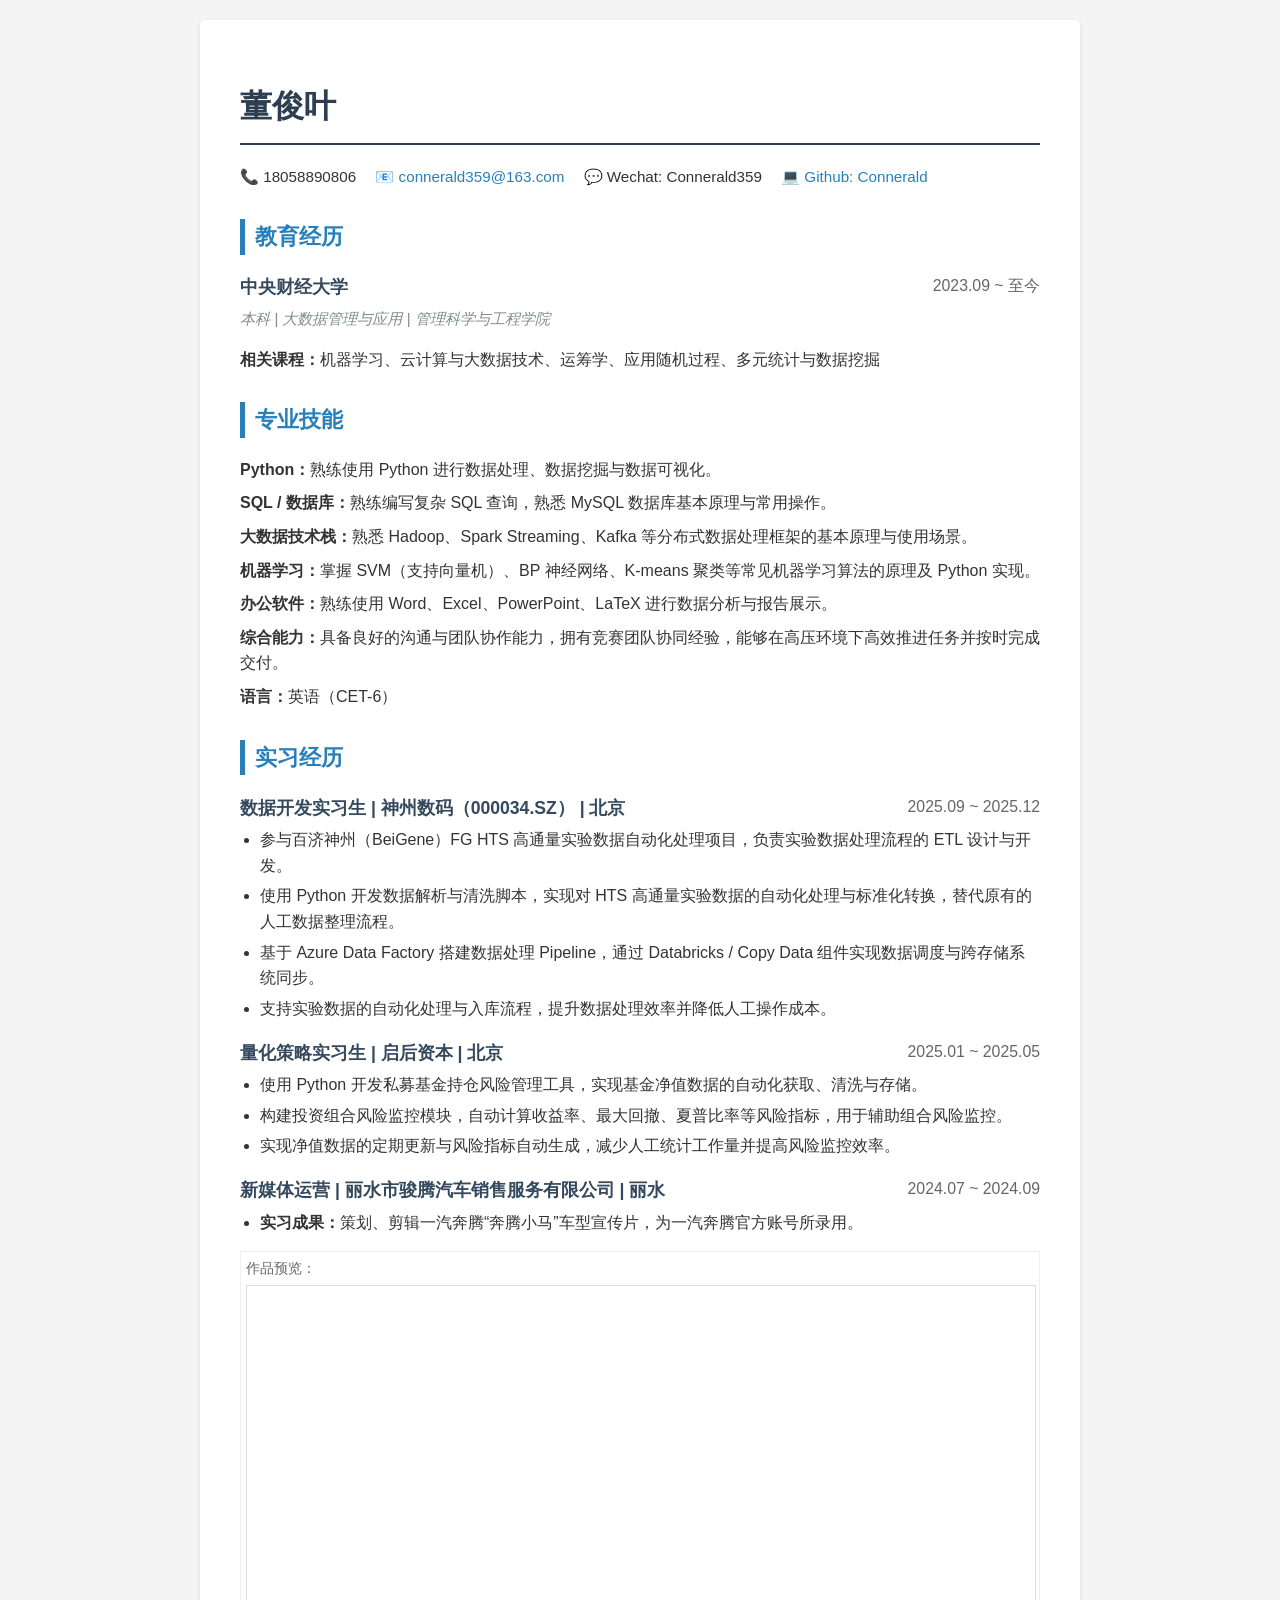
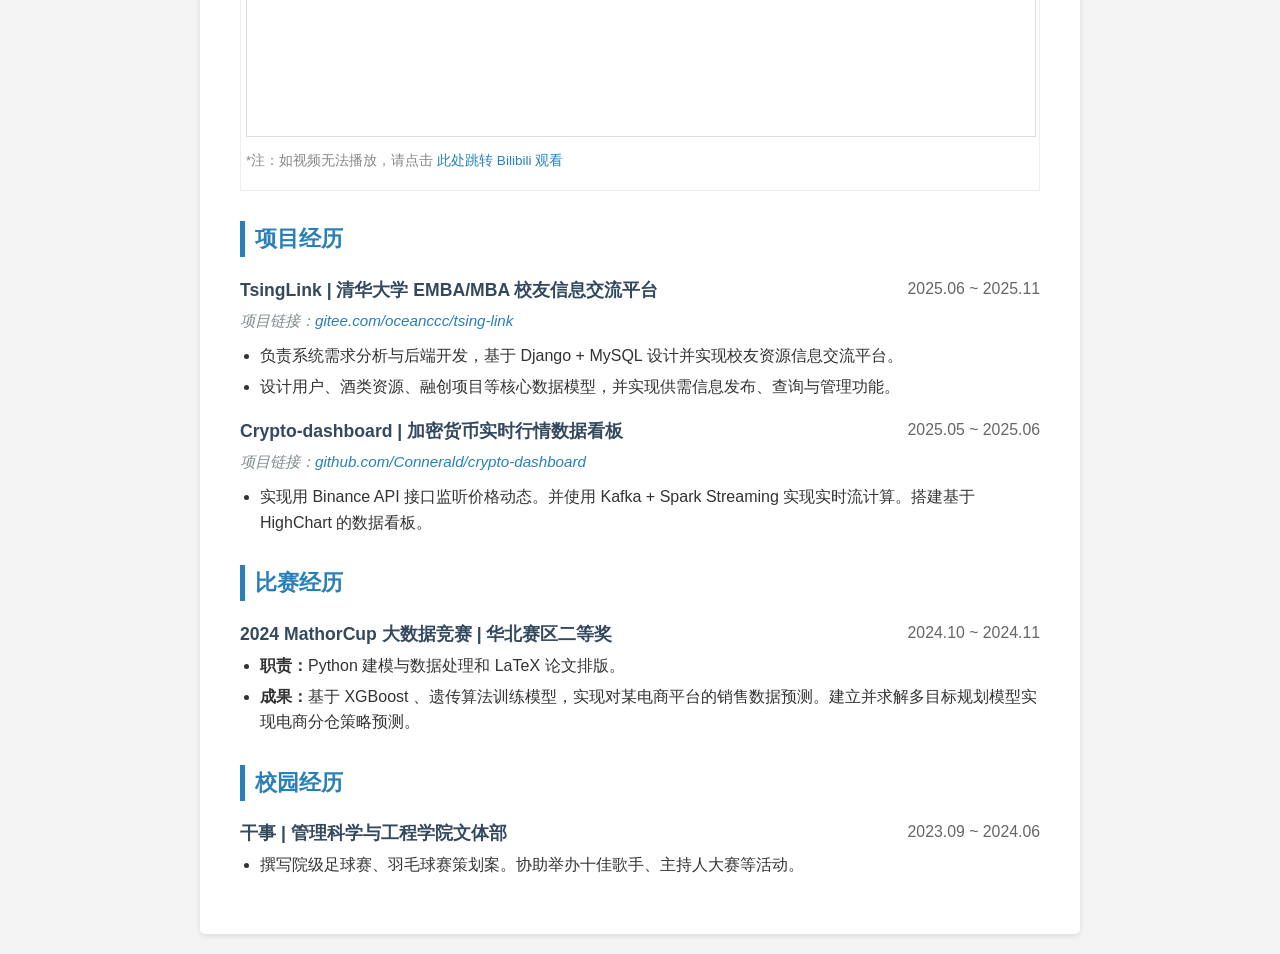
==== index.html @ 09e8b2b4 "feat: 添加新媒体运营实习经历及视频嵌入功能" ====
<!DOCTYPE html>
<html lang="zh-CN">
<head>
    <meta charset="UTF-8">
    <meta name="viewport" content="width=device-width, initial-scale=1.0">
    <title>董俊叶 - 个人简历</title>
    <style>
        body {
            font-family: "Helvetica Neue", Helvetica, Arial, "Microsoft Yahei", sans-serif;
            line-height: 1.6;
            color: #333;
            background-color: #f4f4f4;
            margin: 0;
            padding: 20px;
        }
        .container {
            max-width: 800px;
            margin: 0 auto;
            background: #fff;
            padding: 40px;
            box-shadow: 0 2px 5px rgba(0,0,0,0.1);
            border-radius: 5px;
        }
        h1 {
            color: #2c3e50;
            border-bottom: 2px solid #2c3e50;
            padding-bottom: 10px;
            margin-bottom: 20px;
        }
        h2 {
            color: #2980b9;
            margin-top: 30px;
            border-left: 5px solid #2980b9;
            padding-left: 10px;
            font-size: 1.4em;
        }
        h3 {
            margin-bottom: 5px;
            color: #34495e;
            display: flex;
            justify-content: space-between;
            font-size: 1.1em;
        }
        .sub-info {
            font-style: italic;
            color: #7f8c8d;
            margin-bottom: 10px;
            font-size: 0.95em;
        }
        .contact-info {
            margin-bottom: 20px;
            font-size: 0.95em;
        }
        .contact-info span {
            margin-right: 15px;
        }
        a {
            color: #2980b9;
            text-decoration: none;
        }
        a:hover {
            text-decoration: underline;
        }
        ul {
            margin-top: 5px;
            padding-left: 20px;
        }
        li {
            margin-bottom: 5px;
        }
        .skill-item {
            margin-bottom: 8px;
        }
        .date {
            font-weight: normal;
            font-size: 0.9em;
            color: #666;
        }
    </style>
</head>
<body>

<div class="container">
    <header>
        <h1>董俊叶</h1>
        <div class="contact-info">
            <span>📞 18058890806</span>
            <span>📧 <a href="mailto:connerald359@163.com">connerald359@163.com</a></span>
            <span>💬 Wechat: Connerald359</span>
            <span>💻 <a href="https://github.com/connerald" target="_blank">Github: Connerald</a></span>
        </div>
    </header>

    <section>
        <h2>教育经历</h2>
        <div class="item">
            <h3>中央财经大学 <span class="date">2023.09 ~ 至今</span></h3>
            <div class="sub-info">本科 | 大数据管理与应用 | 管理科学与工程学院</div>
            <p><strong>相关课程：</strong>机器学习、云计算与大数据技术、运筹学、应用随机过程、多元统计与数据挖掘</p>
        </div>
    </section>

    <section>
        <h2>专业技能</h2>
        <div class="skill-item"><strong>Python：</strong>熟练使用 Python 进行数据处理、数据挖掘与数据可视化。</div>
        <div class="skill-item"><strong>SQL / 数据库：</strong>熟练编写复杂 SQL 查询，熟悉 MySQL 数据库基本原理与常用操作。</div>
        <div class="skill-item"><strong>大数据技术栈：</strong>熟悉 Hadoop、Spark Streaming、Kafka 等分布式数据处理框架的基本原理与使用场景。</div>
        <div class="skill-item"><strong>机器学习：</strong>掌握 SVM（支持向量机）、BP 神经网络、K-means 聚类等常见机器学习算法的原理及 Python 实现。</div>
        <div class="skill-item"><strong>办公软件：</strong>熟练使用 Word、Excel、PowerPoint、LaTeX 进行数据分析与报告展示。</div>
        <div class="skill-item"><strong>综合能力：</strong>具备良好的沟通与团队协作能力，拥有竞赛团队协同经验，能够在高压环境下高效推进任务并按时完成交付。</div>
        <div class="skill-item"><strong>语言：</strong>英语（CET-6）</div>
    </section>

    <section>
        <h2>实习经历</h2>
        
        <div class="item">
            <h3>数据开发实习生 | 神州数码（000034.SZ） | 北京 <span class="date">2025.09 ~ 2025.12</span></h3>
            <ul>
                <li>参与百济神州（BeiGene）FG HTS 高通量实验数据自动化处理项目，负责实验数据处理流程的 ETL 设计与开发。</li>
                <li>使用 Python 开发数据解析与清洗脚本，实现对 HTS 高通量实验数据的自动化处理与标准化转换，替代原有的人工数据整理流程。</li>
                <li>基于 Azure Data Factory 搭建数据处理 Pipeline，通过 Databricks / Copy Data 组件实现数据调度与跨存储系统同步。</li>
                <li>支持实验数据的自动化处理与入库流程，提升数据处理效率并降低人工操作成本。</li>
            </ul>
        </div>

        <div class="item">
            <h3>量化策略实习生 | 启后资本 | 北京 <span class="date">2025.01 ~ 2025.05</span></h3>
            <ul>
                <li>使用 Python 开发私募基金持仓风险管理工具，实现基金净值数据的自动化获取、清洗与存储。</li>
                <li>构建投资组合风险监控模块，自动计算收益率、最大回撤、夏普比率等风险指标，用于辅助组合风险监控。</li>
                <li>实现净值数据的定期更新与风险指标自动生成，减少人工统计工作量并提高风险监控效率。</li>
            </ul>
        </div>
        <!-- 测试哔哩哔哩视频嵌入功能 -->
        <div class="item">
            <h3>新媒体运营 | 丽水市骏腾汽车销售服务有限公司 | 丽水 <span class="date">2024.07 ~ 2024.09</span></h3>
            <ul>
                <li><strong>实习成果：</strong>策划、剪辑一汽奔腾“奔腾小马”车型宣传片，为一汽奔腾官方账号所录用。</li>
            </ul>
            <!-- Bilibili 视频嵌入 -->
            <div style="margin-top: 15px; border: 1px solid #eee; padding: 5px;">
                <p style="font-size: 0.9em; margin: 0 0 5px 0; color: #666;">作品预览：</p>
                <iframe 
                    src="https://player.bilibili.com/player.html?bvid=BV1VE41137jY&page=1&high_quality=1&danmaku=0" 
                    width="100%" 
                    height="450" 
                    frameborder="0" 
                    scrolling="no"
                    allowfullscreen="true"
                    sandbox="allow-top-navigation allow-same-origin allow-forms allow-scripts" 
                    style="border: 1px solid #ddd;">
                </iframe>
                <p style="font-size: 0.85em; color: #888; margin-top: 5px;">
                    *注：如视频无法播放，请点击 <a href="https://www.bilibili.com/video/BV1VE41137jY" target="_blank">此处跳转 Bilibili 观看</a>
                </p>
            </div>
        </div>
    </section>

    <section>
        <h2>项目经历</h2>
        
        <div class="item">
            <h3>TsingLink | 清华大学 EMBA/MBA 校友信息交流平台 <span class="date">2025.06 ~ 2025.11</span></h3>
            <div class="sub-info">项目链接：<a href="https://gitee.com/oceanccc/tsing-link" target="_blank">gitee.com/oceanccc/tsing-link</a></div>
            <ul>
                <li>负责系统需求分析与后端开发，基于 Django + MySQL 设计并实现校友资源信息交流平台。</li>
                <li>设计用户、酒类资源、融创项目等核心数据模型，并实现供需信息发布、查询与管理功能。</li>
            </ul>
        </div>

        <div class="item">
            <h3>Crypto-dashboard | 加密货币实时行情数据看板 <span class="date">2025.05 ~ 2025.06</span></h3>
            <div class="sub-info">项目链接：<a href="https://github.com/Connerald/crypto-dashboard" target="_blank">github.com/Connerald/crypto-dashboard</a></div>
            <ul>
                <li>实现用 Binance API 接口监听价格动态。并使用 Kafka + Spark Streaming 实现实时流计算。搭建基于 HighChart 的数据看板。</li>
            </ul>
        </div>
    </section>

    <section>
        <h2>比赛经历</h2>
        <div class="item">
            <h3>2024 MathorCup 大数据竞赛 | 华北赛区二等奖 <span class="date">2024.10 ~ 2024.11</span></h3>
            <ul>
                <li><strong>职责：</strong>Python 建模与数据处理和 LaTeX 论文排版。</li>
                <li><strong>成果：</strong>基于 XGBoost 、遗传算法训练模型，实现对某电商平台的销售数据预测。建立并求解多目标规划模型实现电商分仓策略预测。</li>
            </ul>
        </div>
    </section>

    <section>
        <h2>校园经历</h2>
        <div class="item">
            <h3>干事 | 管理科学与工程学院文体部 <span class="date">2023.09 ~ 2024.06</span></h3>
            <ul>
                <li>撰写院级足球赛、羽毛球赛策划案。协助举办十佳歌手、主持人大赛等活动。</li>
            </ul>
        </div>
    </section>
</div>

</body>
</html>
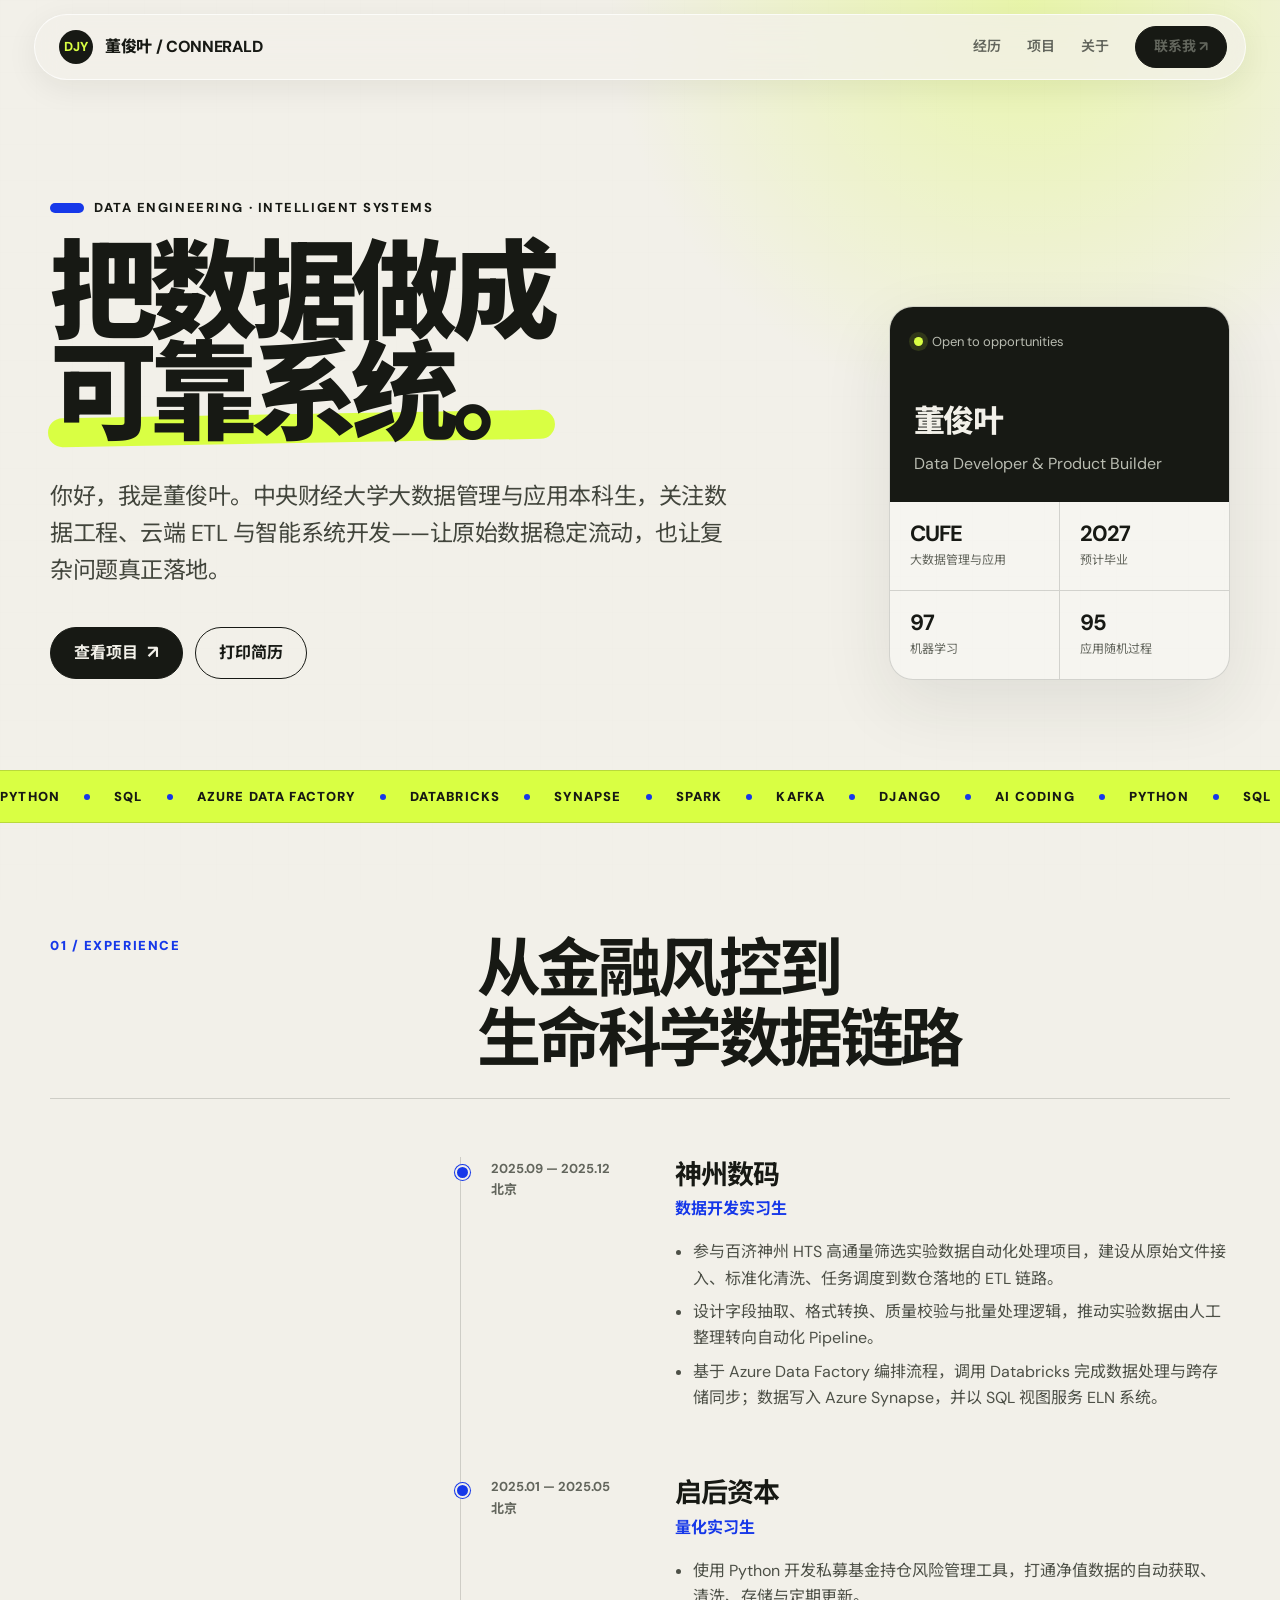
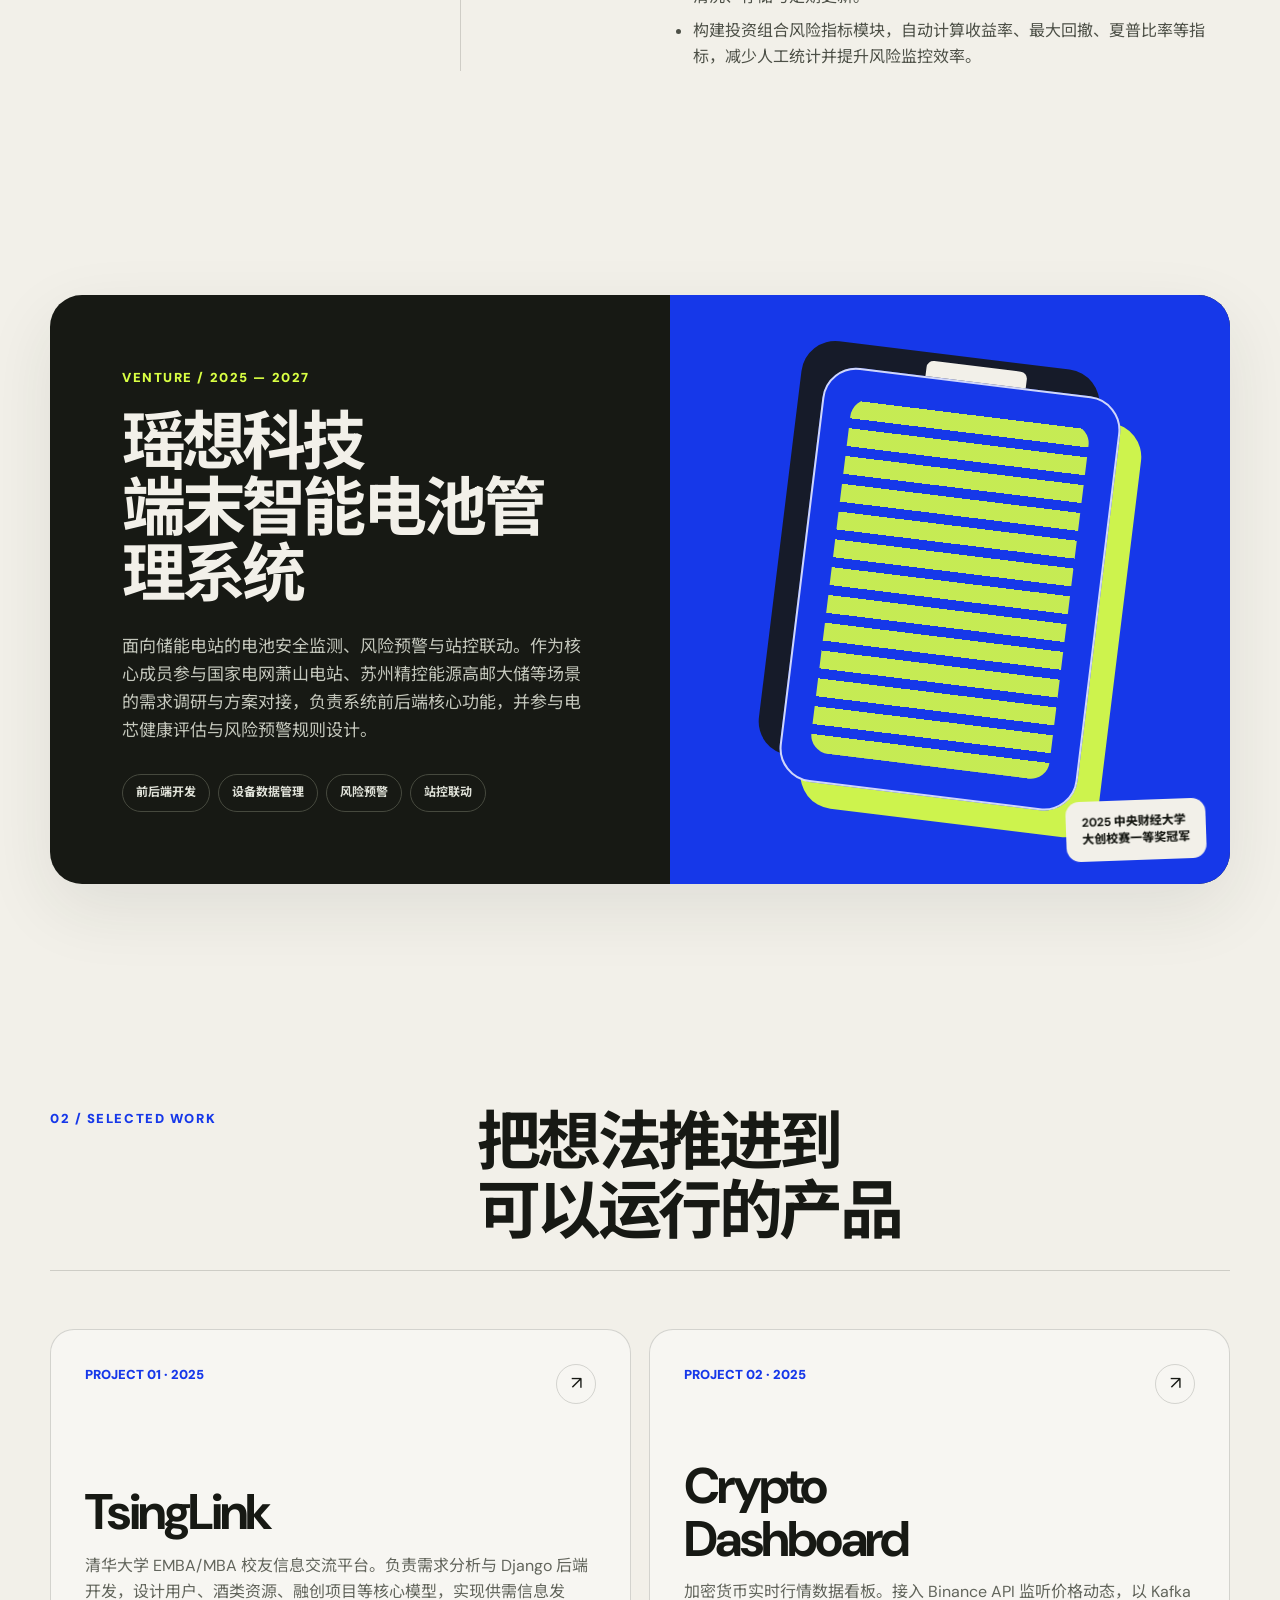
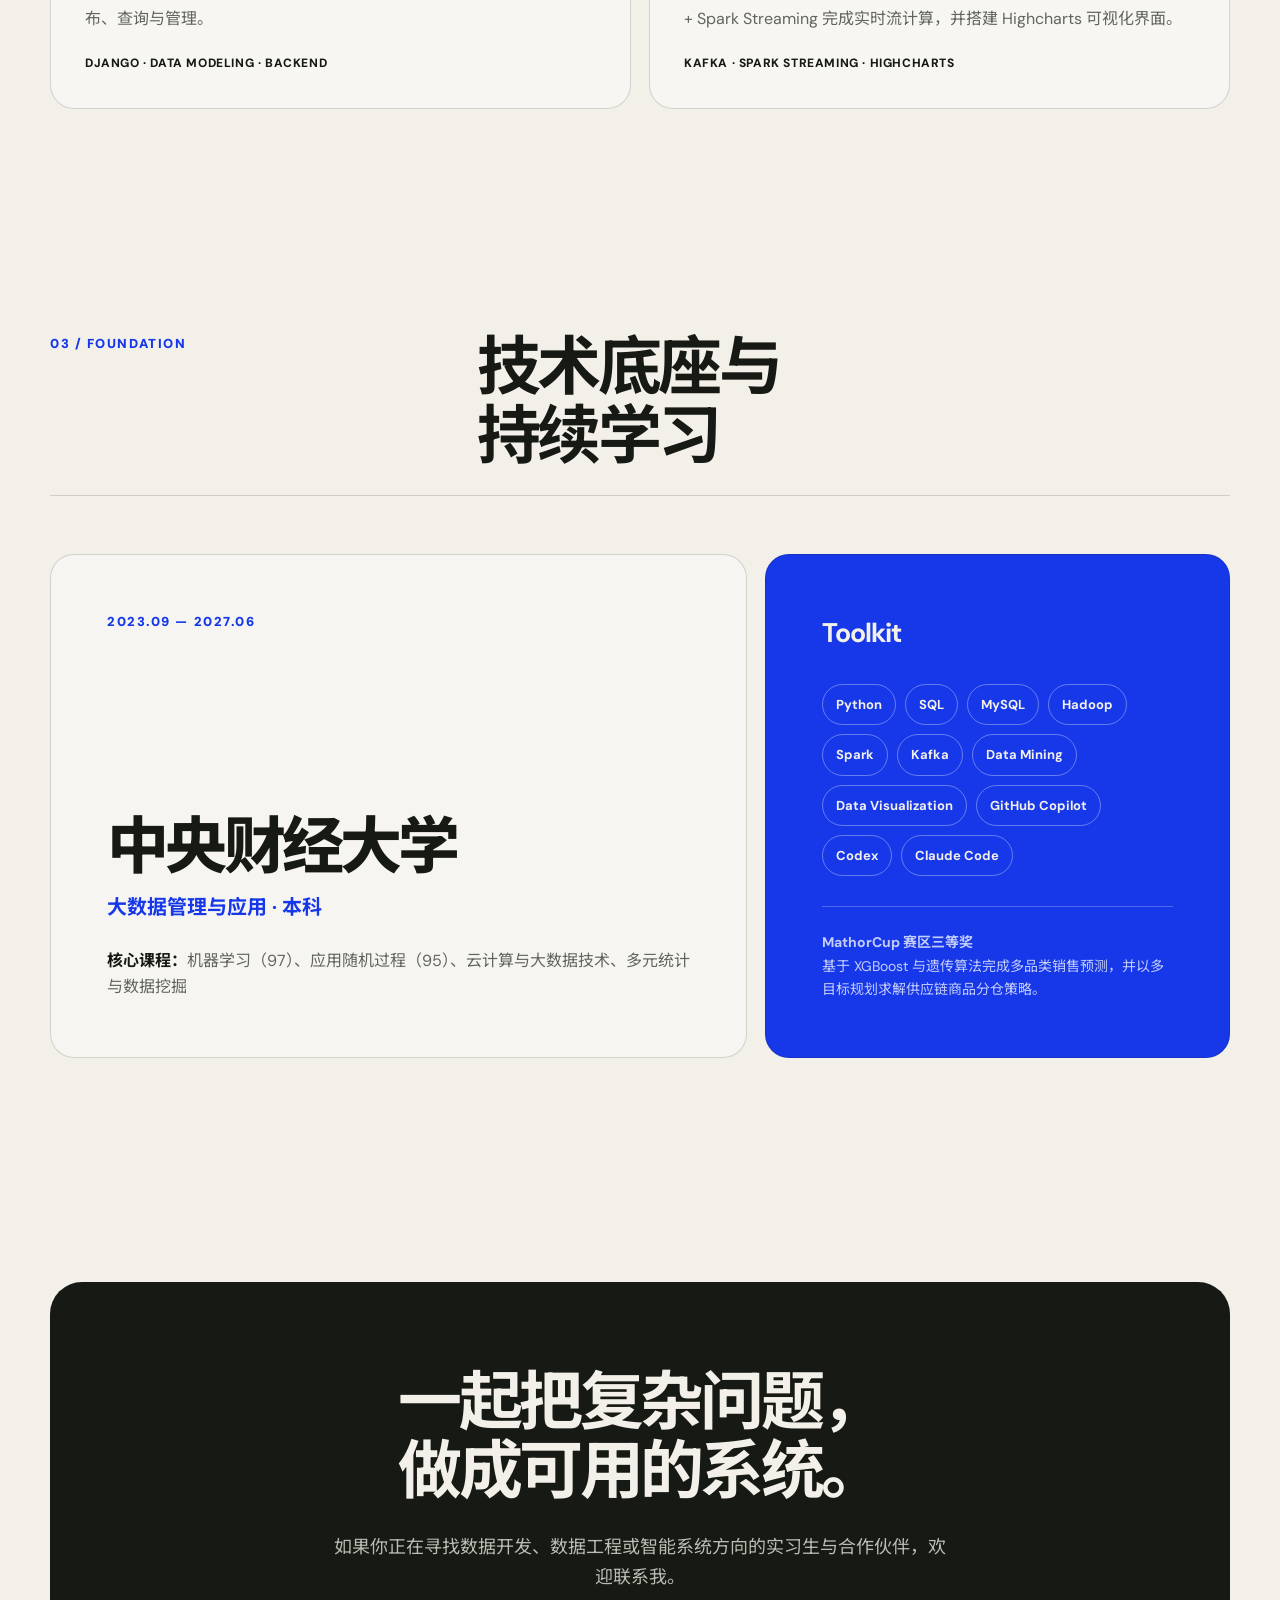
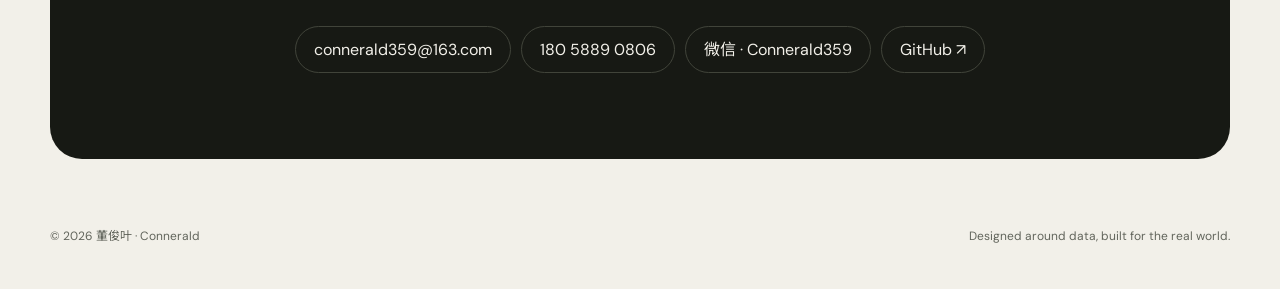
==== commit 0d35971f: "feat: redesign personal homepage" ====
--- a/index.html
+++ b/index.html
@@ -1,205 +1,650 @@
-<!DOCTYPE html>
+<!doctype html>
 <html lang="zh-CN">
 <head>
-    <meta charset="UTF-8">
-    <meta name="viewport" content="width=device-width, initial-scale=1.0">
-    <title>董俊叶 - 个人简历</title>
-    <style>
-        body {
-            font-family: "Helvetica Neue", Helvetica, Arial, "Microsoft Yahei", sans-serif;
-            line-height: 1.6;
-            color: #333;
-            background-color: #f4f4f4;
-            margin: 0;
-            padding: 20px;
-        }
-        .container {
-            max-width: 800px;
-            margin: 0 auto;
-            background: #fff;
-            padding: 40px;
-            box-shadow: 0 2px 5px rgba(0,0,0,0.1);
-            border-radius: 5px;
-        }
-        h1 {
-            color: #2c3e50;
-            border-bottom: 2px solid #2c3e50;
-            padding-bottom: 10px;
-            margin-bottom: 20px;
-        }
-        h2 {
-            color: #2980b9;
-            margin-top: 30px;
-            border-left: 5px solid #2980b9;
-            padding-left: 10px;
-            font-size: 1.4em;
-        }
-        h3 {
-            margin-bottom: 5px;
-            color: #34495e;
-            display: flex;
-            justify-content: space-between;
-            font-size: 1.1em;
-        }
-        .sub-info {
-            font-style: italic;
-            color: #7f8c8d;
-            margin-bottom: 10px;
-            font-size: 0.95em;
-        }
-        .contact-info {
-            margin-bottom: 20px;
-            font-size: 0.95em;
-        }
-        .contact-info span {
-            margin-right: 15px;
-        }
-        a {
-            color: #2980b9;
-            text-decoration: none;
-        }
-        a:hover {
-            text-decoration: underline;
-        }
-        ul {
-            margin-top: 5px;
-            padding-left: 20px;
-        }
-        li {
-            margin-bottom: 5px;
-        }
-        .skill-item {
-            margin-bottom: 8px;
-        }
-        .date {
-            font-weight: normal;
-            font-size: 0.9em;
-            color: #666;
-        }
-    </style>
+  <meta charset="utf-8">
+  <meta name="viewport" content="width=device-width, initial-scale=1">
+  <meta name="theme-color" content="#f2f0e9">
+  <meta name="description" content="董俊叶的个人主页——中央财经大学大数据管理与应用本科生，关注数据工程、云端 ETL 与智能系统开发。">
+  <meta property="og:title" content="董俊叶｜数据工程与智能系统">
+  <meta property="og:description" content="把原始数据，变成可靠的系统与清晰的决策。">
+  <meta property="og:type" content="website">
+  <meta property="og:image" content="https://connerald.github.io/og.png">
+  <meta name="twitter:card" content="summary_large_image">
+  <meta name="twitter:title" content="董俊叶｜数据工程与智能系统">
+  <meta name="twitter:description" content="把原始数据，变成可靠的系统与清晰的决策。">
+  <meta name="twitter:image" content="https://connerald.github.io/og.png">
+  <title>董俊叶｜数据工程与智能系统</title>
+  <link rel="preconnect" href="https://fonts.googleapis.com">
+  <link rel="preconnect" href="https://fonts.gstatic.com" crossorigin>
+  <link href="https://fonts.googleapis.com/css2?family=DM+Sans:wght@400;500;600;700&family=Noto+Sans+SC:wght@400;500;600;700;800;900&display=swap" rel="stylesheet">
+  <style>
+    :root {
+      --paper: #f2f0e9;
+      --paper-2: #e8e5db;
+      --ink: #171914;
+      --muted: #62655c;
+      --line: rgba(23, 25, 20, .16);
+      --acid: #d9ff43;
+      --blue: #1638e9;
+      --card: rgba(255, 255, 255, .42);
+      --shadow: 0 24px 70px rgba(37, 39, 29, .09);
+      --radius: 24px;
+      --max: 1180px;
+    }
+
+    * { box-sizing: border-box; }
+    html { scroll-behavior: smooth; }
+    body {
+      margin: 0;
+      color: var(--ink);
+      background:
+        radial-gradient(circle at 80% 0, rgba(217, 255, 67, .38), transparent 26rem),
+        var(--paper);
+      font-family: "DM Sans", "Noto Sans SC", system-ui, sans-serif;
+      line-height: 1.65;
+      -webkit-font-smoothing: antialiased;
+    }
+
+    body::before {
+      position: fixed;
+      inset: 0;
+      z-index: -1;
+      content: "";
+      opacity: .22;
+      pointer-events: none;
+      background-image: linear-gradient(rgba(0,0,0,.025) 1px, transparent 1px), linear-gradient(90deg, rgba(0,0,0,.025) 1px, transparent 1px);
+      background-size: 36px 36px;
+    }
+
+    a { color: inherit; text-decoration: none; }
+    button { font: inherit; }
+    ::selection { color: var(--ink); background: var(--acid); }
+    .shell { width: min(calc(100% - 40px), var(--max)); margin-inline: auto; }
+
+    .nav {
+      position: sticky;
+      top: 14px;
+      z-index: 10;
+      display: flex;
+      align-items: center;
+      justify-content: space-between;
+      width: min(calc(100% - 28px), 1212px);
+      height: 66px;
+      margin: 14px auto 0;
+      padding: 0 18px 0 24px;
+      border: 1px solid rgba(255,255,255,.72);
+      border-radius: 999px;
+      background: rgba(242, 240, 233, .78);
+      box-shadow: 0 8px 32px rgba(28, 31, 21, .07);
+      backdrop-filter: blur(18px);
+    }
+
+    .brand { display: flex; align-items: center; gap: 12px; font-weight: 800; letter-spacing: -.02em; }
+    .brand-mark {
+      display: grid;
+      width: 34px;
+      height: 34px;
+      place-items: center;
+      border-radius: 50%;
+      color: var(--acid);
+      background: var(--ink);
+      font-size: 13px;
+    }
+    .nav-links { display: flex; align-items: center; gap: 26px; font-size: 14px; font-weight: 600; }
+    .nav-links a { color: var(--muted); transition: color .2s; }
+    .nav-links a:hover { color: var(--ink); }
+    .nav-cta, .button {
+      display: inline-flex;
+      align-items: center;
+      justify-content: center;
+      gap: 9px;
+      min-height: 42px;
+      padding: 0 18px;
+      border: 1px solid var(--ink);
+      border-radius: 999px;
+      color: var(--paper);
+      background: var(--ink);
+      font-weight: 700;
+      transition: transform .2s, box-shadow .2s;
+    }
+    .nav-cta:hover, .button:hover { transform: translateY(-2px); box-shadow: 0 10px 24px rgba(23,25,20,.16); }
+
+    .hero {
+      display: grid;
+      grid-template-columns: minmax(0, 1.25fr) minmax(280px, .55fr);
+      gap: 64px;
+      min-height: 690px;
+      padding: 100px 0 76px;
+      align-items: center;
+    }
+    .eyebrow {
+      display: inline-flex;
+      align-items: center;
+      gap: 10px;
+      margin-bottom: 25px;
+      font-size: 13px;
+      font-weight: 800;
+      letter-spacing: .12em;
+      text-transform: uppercase;
+    }
+    .eyebrow::before { width: 34px; height: 10px; border-radius: 99px; background: var(--blue); content: ""; }
+    h1 {
+      max-width: 850px;
+      margin: 0;
+      font-size: clamp(58px, 8.4vw, 116px);
+      line-height: .94;
+      letter-spacing: -.07em;
+      font-weight: 900;
+    }
+    .hero-accent {
+      position: relative;
+      display: inline-block;
+      z-index: 0;
+      white-space: nowrap;
+    }
+    .hero-accent::after {
+      position: absolute;
+      right: -.02em;
+      bottom: .02em;
+      left: -.02em;
+      z-index: -1;
+      height: .27em;
+      border-radius: 99px;
+      background: var(--acid);
+      content: "";
+      transform: rotate(-1deg);
+    }
+    .hero-copy {
+      max-width: 680px;
+      margin: 32px 0 0;
+      color: #42453c;
+      font-size: clamp(18px, 2vw, 23px);
+      line-height: 1.62;
+      letter-spacing: -.02em;
+    }
+    .hero-actions { display: flex; flex-wrap: wrap; gap: 12px; margin-top: 38px; }
+    .button { min-height: 52px; padding-inline: 23px; }
+    .button.secondary { color: var(--ink); background: transparent; }
+    .button .arrow { font-size: 18px; transition: transform .2s; }
+    .button:hover .arrow { transform: translate(3px, -3px); }
+
+    .hero-aside { align-self: end; padding-bottom: 14px; }
+    .profile-card {
+      overflow: hidden;
+      border: 1px solid var(--line);
+      border-radius: var(--radius);
+      background: rgba(255,255,255,.33);
+      box-shadow: var(--shadow);
+    }
+    .profile-top { padding: 24px; background: var(--ink); color: var(--paper); }
+    .status { display: flex; align-items: center; gap: 9px; color: #b9bcb1; font-size: 13px; }
+    .status-dot { width: 9px; height: 9px; border-radius: 50%; background: var(--acid); box-shadow: 0 0 0 5px rgba(217,255,67,.13); }
+    .profile-name { margin: 44px 0 4px; font-size: 31px; font-weight: 800; letter-spacing: -.05em; }
+    .profile-role { color: #b9bcb1; }
+    .profile-meta { display: grid; grid-template-columns: 1fr 1fr; }
+    .metric { padding: 19px 20px; border-right: 1px solid var(--line); border-bottom: 1px solid var(--line); }
+    .metric:nth-child(even) { border-right: 0; }
+    .metric:nth-last-child(-n + 2) { border-bottom: 0; }
+    .metric strong { display: block; font-size: 22px; line-height: 1.2; letter-spacing: -.04em; }
+    .metric span { display: block; margin-top: 4px; color: var(--muted); font-size: 12px; }
+
+    .marquee { overflow: hidden; border-block: 1px solid var(--line); background: var(--acid); }
+    .marquee-track {
+      display: flex;
+      width: max-content;
+      padding: 15px 0;
+      animation: marquee 28s linear infinite;
+    }
+    .marquee span { display: flex; align-items: center; gap: 24px; margin-right: 24px; font-size: 13px; font-weight: 900; letter-spacing: .09em; text-transform: uppercase; }
+    .marquee i { width: 6px; height: 6px; border-radius: 50%; background: var(--blue); }
+    @keyframes marquee { to { transform: translateX(-50%); } }
+
+    section { padding: 112px 0; }
+    .section-head {
+      display: grid;
+      grid-template-columns: 1fr 2fr;
+      gap: 50px;
+      margin-bottom: 58px;
+      padding-bottom: 24px;
+      border-bottom: 1px solid var(--line);
+    }
+    .section-index { color: var(--blue); font-size: 13px; font-weight: 900; letter-spacing: .12em; text-transform: uppercase; }
+    h2 { margin: 0; font-size: clamp(38px, 5vw, 70px); line-height: 1.08; letter-spacing: -.055em; }
+
+    .timeline { margin-left: calc(33.333% + 17px); }
+    .timeline-item {
+      position: relative;
+      display: grid;
+      grid-template-columns: 150px 1fr;
+      gap: 34px;
+      padding: 0 0 64px 30px;
+      border-left: 1px solid var(--line);
+    }
+    .timeline-item:last-child { padding-bottom: 0; }
+    .timeline-item::before {
+      position: absolute;
+      top: 8px;
+      left: -6px;
+      width: 11px;
+      height: 11px;
+      border: 2px solid var(--paper);
+      border-radius: 50%;
+      background: var(--blue);
+      box-shadow: 0 0 0 1px var(--blue);
+      content: "";
+    }
+    .timeline-date { padding-top: 1px; color: var(--muted); font-size: 13px; font-weight: 700; }
+    .timeline-body h3 { margin: 0; font-size: 27px; line-height: 1.3; letter-spacing: -.04em; }
+    .role { margin: 4px 0 17px; color: var(--blue); font-weight: 700; }
+    .timeline-body ul { margin: 0; padding-left: 18px; color: #4d5047; }
+    .timeline-body li + li { margin-top: 7px; }
+
+    .feature {
+      position: relative;
+      overflow: hidden;
+      display: grid;
+      grid-template-columns: 1.05fr .95fr;
+      min-height: 500px;
+      border-radius: 32px;
+      color: var(--paper);
+      background: var(--ink);
+      box-shadow: var(--shadow);
+    }
+    .feature-copy { padding: clamp(32px, 6vw, 72px); }
+    .feature-kicker { color: var(--acid); font-size: 13px; font-weight: 900; letter-spacing: .12em; text-transform: uppercase; }
+    .feature h3 { max-width: 620px; margin: 22px 0 24px; font-size: clamp(39px, 5vw, 68px); line-height: 1.03; letter-spacing: -.06em; }
+    .feature p { max-width: 650px; margin: 0; color: #c4c7bc; font-size: 17px; }
+    .feature-tags { display: flex; flex-wrap: wrap; gap: 8px; margin-top: 30px; }
+    .tag { padding: 8px 13px; border: 1px solid #46493e; border-radius: 999px; color: #dfe1d8; font-size: 12px; font-weight: 700; }
+    .feature-visual { position: relative; min-height: 420px; background: var(--blue); }
+    .battery {
+      position: absolute;
+      top: 50%;
+      left: 50%;
+      width: min(66%, 300px);
+      aspect-ratio: .72;
+      border: 2px solid rgba(255,255,255,.8);
+      border-radius: 34px;
+      transform: translate(-50%, -50%) rotate(7deg);
+      box-shadow: 24px 24px 0 rgba(217,255,67,.94), -24px -24px 0 rgba(23,25,20,.9);
+    }
+    .battery::before {
+      position: absolute;
+      top: -18px;
+      left: 50%;
+      width: 34%;
+      height: 16px;
+      border-radius: 7px 7px 0 0;
+      background: var(--paper);
+      content: "";
+      transform: translateX(-50%);
+    }
+    .battery::after {
+      position: absolute;
+      inset: 28px;
+      border-radius: 19px;
+      background: repeating-linear-gradient(0deg, var(--acid) 0 18px, transparent 18px 28px);
+      content: "";
+      opacity: .9;
+    }
+    .award {
+      position: absolute;
+      right: 24px;
+      bottom: 24px;
+      max-width: 180px;
+      padding: 13px 16px;
+      border-radius: 14px;
+      color: var(--ink);
+      background: var(--paper);
+      font-size: 12px;
+      font-weight: 800;
+      line-height: 1.4;
+      transform: rotate(-2deg);
+    }
+
+    .project-grid { display: grid; grid-template-columns: repeat(2, 1fr); gap: 18px; }
+    .project-card {
+      position: relative;
+      overflow: hidden;
+      display: flex;
+      min-height: 380px;
+      padding: 34px;
+      flex-direction: column;
+      border: 1px solid var(--line);
+      border-radius: var(--radius);
+      background: var(--card);
+      transition: transform .25s, background .25s, box-shadow .25s;
+    }
+    .project-card:hover { z-index: 1; background: rgba(255,255,255,.75); box-shadow: var(--shadow); transform: translateY(-6px) rotate(-.4deg); }
+    .project-card:nth-child(2):hover { transform: translateY(-6px) rotate(.4deg); }
+    .project-top { display: flex; justify-content: space-between; align-items: flex-start; gap: 20px; }
+    .project-no { color: var(--blue); font-size: 13px; font-weight: 900; }
+    .external { display: grid; width: 40px; height: 40px; place-items: center; border: 1px solid var(--line); border-radius: 50%; font-size: 18px; }
+    .project-card:hover .external { color: var(--paper); background: var(--ink); }
+    .project-card h3 { max-width: 460px; margin: auto 0 14px; font-size: clamp(32px, 4vw, 50px); line-height: 1.05; letter-spacing: -.055em; }
+    .project-card p { margin: 0; color: var(--muted); }
+    .tech { margin-top: 22px; color: var(--ink); font-size: 12px; font-weight: 800; letter-spacing: .05em; text-transform: uppercase; }
+
+    .education-grid { display: grid; grid-template-columns: 1.2fr .8fr; gap: 18px; }
+    .edu-card, .skills-card {
+      padding: clamp(30px, 5vw, 56px);
+      border: 1px solid var(--line);
+      border-radius: var(--radius);
+      background: rgba(255,255,255,.36);
+    }
+    .edu-card { display: flex; min-height: 390px; flex-direction: column; }
+    .edu-card .school { margin: auto 0 12px; font-size: clamp(38px, 5vw, 62px); line-height: 1.05; letter-spacing: -.06em; font-weight: 800; }
+    .edu-card .major { color: var(--blue); font-size: 20px; font-weight: 700; }
+    .edu-card .course { margin-top: 24px; color: var(--muted); }
+    .course strong { color: var(--ink); }
+    .skills-card { color: var(--paper); background: var(--blue); }
+    .skills-card h3 { margin: 0 0 28px; font-size: 27px; letter-spacing: -.04em; }
+    .skill-list { display: flex; flex-wrap: wrap; gap: 9px; }
+    .skill-list span { padding: 9px 13px; border: 1px solid rgba(255,255,255,.34); border-radius: 999px; font-size: 13px; font-weight: 700; }
+    .campus-note { margin-top: 30px; padding-top: 24px; border-top: 1px solid rgba(255,255,255,.25); color: rgba(255,255,255,.75); font-size: 14px; }
+
+    .contact { padding-bottom: 40px; }
+    .contact-box {
+      padding: clamp(34px, 7vw, 86px);
+      border-radius: 32px;
+      color: var(--paper);
+      background: var(--ink);
+      text-align: center;
+    }
+    .contact-box h2 { max-width: 820px; margin: 0 auto 27px; }
+    .contact-box p { max-width: 620px; margin: 0 auto 34px; color: #b9bcb1; font-size: 18px; }
+    .contact-links { display: flex; flex-wrap: wrap; justify-content: center; gap: 10px; }
+    .contact-links a, .copy-wechat {
+      min-height: 47px;
+      padding: 0 18px;
+      border: 1px solid #41443a;
+      border-radius: 999px;
+      color: var(--paper);
+      background: transparent;
+      cursor: pointer;
+    }
+    .contact-links a { display: inline-flex; align-items: center; }
+    .contact-links a:hover, .copy-wechat:hover { border-color: var(--acid); color: var(--acid); }
+
+    footer {
+      display: flex;
+      justify-content: space-between;
+      gap: 20px;
+      padding: 28px 0 42px;
+      color: var(--muted);
+      font-size: 12px;
+    }
+
+    .reveal { opacity: 0; transform: translateY(24px); transition: opacity .7s ease, transform .7s ease; }
+    .reveal.visible { opacity: 1; transform: none; }
+
+    @media (max-width: 900px) {
+      .nav-links a:not(.nav-cta) { display: none; }
+      .hero { grid-template-columns: 1fr; min-height: auto; padding-top: 80px; }
+      .hero-aside { width: min(100%, 440px); }
+      .section-head { grid-template-columns: 1fr; gap: 12px; }
+      .timeline { margin-left: 0; }
+      .timeline-item { grid-template-columns: 1fr; gap: 10px; }
+      .feature { grid-template-columns: 1fr; }
+      .feature-visual { min-height: 370px; }
+      .education-grid { grid-template-columns: 1fr; }
+    }
+
+    @media (max-width: 650px) {
+      .shell { width: min(calc(100% - 26px), var(--max)); }
+      .nav { top: 8px; width: calc(100% - 16px); height: 58px; margin-top: 8px; padding-left: 14px; }
+      .brand span:last-child { display: none; }
+      .nav-cta { min-height: 38px; }
+      .hero { gap: 46px; padding: 72px 0 58px; }
+      h1 { font-size: clamp(54px, 18vw, 78px); }
+      .hero-copy { font-size: 18px; }
+      section { padding: 82px 0; }
+      .project-grid { grid-template-columns: 1fr; }
+      .project-card { min-height: 330px; padding: 26px; }
+      .timeline-item { padding-left: 22px; }
+      .feature-copy { padding: 32px 26px 42px; }
+      .feature-visual { min-height: 320px; }
+      .contact-links { flex-direction: column; }
+      .contact-links a, .copy-wechat { justify-content: center; width: 100%; }
+      footer { flex-direction: column; }
+    }
+
+    @media (prefers-reduced-motion: reduce) {
+      html { scroll-behavior: auto; }
+      *, *::before, *::after { animation-duration: .01ms !important; animation-iteration-count: 1 !important; transition-duration: .01ms !important; }
+      .reveal { opacity: 1; transform: none; }
+    }
+
+    @media print {
+      :root { --paper: #fff; }
+      body { background: #fff; font-size: 11px; }
+      body::before, .nav, .marquee, .hero-actions, .feature-visual, .contact, footer { display: none !important; }
+      .shell { width: 100%; }
+      .hero { display: block; min-height: 0; padding: 10px 0 24px; }
+      h1 { font-size: 50px; }
+      .hero-copy { max-width: 100%; margin-top: 16px; font-size: 14px; }
+      .hero-aside { margin-top: 18px; }
+      .profile-card { box-shadow: none; }
+      .profile-top { padding: 15px; color: #000; background: #fff; }
+      .status, .profile-role { color: #555; }
+      .profile-name { margin-top: 10px; }
+      section { padding: 28px 0; break-inside: avoid; }
+      .section-head { margin-bottom: 24px; }
+      h2 { font-size: 32px; }
+      .timeline { margin-left: 0; }
+      .timeline-item { padding-bottom: 24px; }
+      .feature { display: block; min-height: 0; color: #000; background: #fff; border: 1px solid #aaa; }
+      .feature-copy { padding: 28px; }
+      .feature h3 { font-size: 38px; }
+      .feature p, .feature-kicker, .tag { color: #333; }
+      .project-card, .edu-card, .skills-card { min-height: 0; break-inside: avoid; color: #000; background: #fff; }
+      .project-card h3 { margin-top: 50px; }
+      .skills-card { border: 1px solid #aaa; }
+      .campus-note { color: #333; border-color: #aaa; }
+      .reveal { opacity: 1; transform: none; }
+    }
+  </style>
 </head>
 <body>
-
-<div class="container">
-    <header>
-        <h1>董俊叶</h1>
-        <div class="contact-info">
-            <span>📞 18058890806</span>
-            <span>📧 <a href="mailto:connerald359@163.com">connerald359@163.com</a></span>
-            <span>💬 Wechat: Connerald359</span>
-            <span>💻 <a href="https://github.com/connerald" target="_blank">Github: Connerald</a></span>
-        </div>
+  <nav class="nav" aria-label="主导航">
+    <a class="brand" href="#top" aria-label="返回首页">
+      <span class="brand-mark">DJY</span>
+      <span>董俊叶 / CONNERALD</span>
+    </a>
+    <div class="nav-links">
+      <a href="#experience">经历</a>
+      <a href="#projects">项目</a>
+      <a href="#about">关于</a>
+      <a class="nav-cta" href="mailto:connerald359@163.com">联系我 ↗</a>
+    </div>
+  </nav>
+
+  <main id="top">
+    <header class="hero shell">
+      <div>
+        <div class="eyebrow">Data engineering · Intelligent systems</div>
+        <h1>把数据做成<br><span class="hero-accent">可靠系统。</span></h1>
+        <p class="hero-copy">你好，我是董俊叶。中央财经大学大数据管理与应用本科生，关注数据工程、云端 ETL 与智能系统开发——让原始数据稳定流动，也让复杂问题真正落地。</p>
+        <div class="hero-actions">
+          <a class="button" href="#projects">查看项目 <span class="arrow">↗</span></a>
+          <button class="button secondary" type="button" onclick="window.print()">打印简历</button>
+        </div>
+      </div>
+      <aside class="hero-aside reveal" aria-label="个人概览">
+        <div class="profile-card">
+          <div class="profile-top">
+            <div class="status"><span class="status-dot"></span> Open to opportunities</div>
+            <div class="profile-name">董俊叶</div>
+            <div class="profile-role">Data Developer & Product Builder</div>
+          </div>
+          <div class="profile-meta">
+            <div class="metric"><strong>CUFE</strong><span>大数据管理与应用</span></div>
+            <div class="metric"><strong>2027</strong><span>预计毕业</span></div>
+            <div class="metric"><strong>97</strong><span>机器学习</span></div>
+            <div class="metric"><strong>95</strong><span>应用随机过程</span></div>
+          </div>
+        </div>
+      </aside>
     </header>
 
-    <section>
-        <h2>教育经历</h2>
-        <div class="item">
-            <h3>中央财经大学 <span class="date">2023.09 ~ 至今</span></h3>
-            <div class="sub-info">本科 | 大数据管理与应用 | 管理科学与工程学院</div>
-            <p><strong>相关课程：</strong>机器学习、云计算与大数据技术、运筹学、应用随机过程、多元统计与数据挖掘</p>
-        </div>
+    <div class="marquee" aria-hidden="true">
+      <div class="marquee-track">
+        <span>Python <i></i> SQL <i></i> Azure Data Factory <i></i> Databricks <i></i> Synapse <i></i> Spark <i></i> Kafka <i></i> Django <i></i> AI Coding <i></i></span>
+        <span>Python <i></i> SQL <i></i> Azure Data Factory <i></i> Databricks <i></i> Synapse <i></i> Spark <i></i> Kafka <i></i> Django <i></i> AI Coding <i></i></span>
+      </div>
+    </div>
+
+    <section id="experience">
+      <div class="shell">
+        <div class="section-head reveal">
+          <div class="section-index">01 / Experience</div>
+          <h2>从金融风控到<br>生命科学数据链路</h2>
+        </div>
+        <div class="timeline">
+          <article class="timeline-item reveal">
+            <div class="timeline-date">2025.09 — 2025.12<br>北京</div>
+            <div class="timeline-body">
+              <h3>神州数码</h3>
+              <div class="role">数据开发实习生</div>
+              <ul>
+                <li>参与百济神州 HTS 高通量筛选实验数据自动化处理项目，建设从原始文件接入、标准化清洗、任务调度到数仓落地的 ETL 链路。</li>
+                <li>设计字段抽取、格式转换、质量校验与批量处理逻辑，推动实验数据由人工整理转向自动化 Pipeline。</li>
+                <li>基于 Azure Data Factory 编排流程，调用 Databricks 完成数据处理与跨存储同步；数据写入 Azure Synapse，并以 SQL 视图服务 ELN 系统。</li>
+              </ul>
+            </div>
+          </article>
+          <article class="timeline-item reveal">
+            <div class="timeline-date">2025.01 — 2025.05<br>北京</div>
+            <div class="timeline-body">
+              <h3>启后资本</h3>
+              <div class="role">量化实习生</div>
+              <ul>
+                <li>使用 Python 开发私募基金持仓风险管理工具，打通净值数据的自动获取、清洗、存储与定期更新。</li>
+                <li>构建投资组合风险指标模块，自动计算收益率、最大回撤、夏普比率等指标，减少人工统计并提升风险监控效率。</li>
+              </ul>
+            </div>
+          </article>
+        </div>
+      </div>
     </section>
 
-    <section>
-        <h2>专业技能</h2>
-        <div class="skill-item"><strong>Python：</strong>熟练使用 Python 进行数据处理、数据挖掘与数据可视化。</div>
-        <div class="skill-item"><strong>SQL / 数据库：</strong>熟练编写复杂 SQL 查询，熟悉 MySQL 数据库基本原理与常用操作。</div>
-        <div class="skill-item"><strong>大数据技术栈：</strong>熟悉 Hadoop、Spark Streaming、Kafka 等分布式数据处理框架的基本原理与使用场景。</div>
-        <div class="skill-item"><strong>机器学习：</strong>掌握 SVM（支持向量机）、BP 神经网络、K-means 聚类等常见机器学习算法的原理及 Python 实现。</div>
-        <div class="skill-item"><strong>办公软件：</strong>熟练使用 Word、Excel、PowerPoint、LaTeX 进行数据分析与报告展示。</div>
-        <div class="skill-item"><strong>综合能力：</strong>具备良好的沟通与团队协作能力，拥有竞赛团队协同经验，能够在高压环境下高效推进任务并按时完成交付。</div>
-        <div class="skill-item"><strong>语言：</strong>英语（CET-6）</div>
+    <section aria-labelledby="venture-title">
+      <div class="shell">
+        <article class="feature reveal">
+          <div class="feature-copy">
+            <div class="feature-kicker">Venture / 2025 — 2027</div>
+            <h3 id="venture-title">瑶想科技<br>端末智能电池管理系统</h3>
+            <p>面向储能电站的电池安全监测、风险预警与站控联动。作为核心成员参与国家电网萧山电站、苏州精控能源高邮大储等场景的需求调研与方案对接，负责系统前后端核心功能，并参与电芯健康评估与风险预警规则设计。</p>
+            <div class="feature-tags">
+              <span class="tag">前后端开发</span>
+              <span class="tag">设备数据管理</span>
+              <span class="tag">风险预警</span>
+              <span class="tag">站控联动</span>
+            </div>
+          </div>
+          <div class="feature-visual" aria-hidden="true">
+            <div class="battery"></div>
+            <div class="award">2025 中央财经大学<br>大创校赛一等奖冠军</div>
+          </div>
+        </article>
+      </div>
     </section>
 
-    <section>
-        <h2>实习经历</h2>
-        
-        <div class="item">
-            <h3>数据开发实习生 | 神州数码（000034.SZ） | 北京 <span class="date">2025.09 ~ 2025.12</span></h3>
-            <ul>
-                <li>参与百济神州（BeiGene）FG HTS 高通量实验数据自动化处理项目，负责实验数据处理流程的 ETL 设计与开发。</li>
-                <li>使用 Python 开发数据解析与清洗脚本，实现对 HTS 高通量实验数据的自动化处理与标准化转换，替代原有的人工数据整理流程。</li>
-                <li>基于 Azure Data Factory 搭建数据处理 Pipeline，通过 Databricks / Copy Data 组件实现数据调度与跨存储系统同步。</li>
-                <li>支持实验数据的自动化处理与入库流程，提升数据处理效率并降低人工操作成本。</li>
-            </ul>
-        </div>
-
-        <div class="item">
-            <h3>量化策略实习生 | 启后资本 | 北京 <span class="date">2025.01 ~ 2025.05</span></h3>
-            <ul>
-                <li>使用 Python 开发私募基金持仓风险管理工具，实现基金净值数据的自动化获取、清洗与存储。</li>
-                <li>构建投资组合风险监控模块，自动计算收益率、最大回撤、夏普比率等风险指标，用于辅助组合风险监控。</li>
-                <li>实现净值数据的定期更新与风险指标自动生成，减少人工统计工作量并提高风险监控效率。</li>
-            </ul>
-        </div>
-        <!-- 测试哔哩哔哩视频嵌入功能 -->
-        <div class="item">
-            <h3>新媒体运营 | 丽水市骏腾汽车销售服务有限公司 | 丽水 <span class="date">2024.07 ~ 2024.09</span></h3>
-            <ul>
-                <li><strong>实习成果：</strong>策划、剪辑一汽奔腾“奔腾小马”车型宣传片，为一汽奔腾官方账号所录用。</li>
-            </ul>
-            <!-- Bilibili 视频嵌入 -->
-            <div style="margin-top: 15px; border: 1px solid #eee; padding: 5px;">
-                <p style="font-size: 0.9em; margin: 0 0 5px 0; color: #666;">作品预览：</p>
-                <iframe 
-                    src="https://player.bilibili.com/player.html?bvid=BV1VE41137jY&page=1&high_quality=1&danmaku=0" 
-                    width="100%" 
-                    height="450" 
-                    frameborder="0" 
-                    scrolling="no"
-                    allowfullscreen="true"
-                    sandbox="allow-top-navigation allow-same-origin allow-forms allow-scripts" 
-                    style="border: 1px solid #ddd;">
-                </iframe>
-                <p style="font-size: 0.85em; color: #888; margin-top: 5px;">
-                    *注：如视频无法播放，请点击 <a href="https://www.bilibili.com/video/BV1VE41137jY" target="_blank">此处跳转 Bilibili 观看</a>
-                </p>
+    <section id="projects">
+      <div class="shell">
+        <div class="section-head reveal">
+          <div class="section-index">02 / Selected work</div>
+          <h2>把想法推进到<br>可以运行的产品</h2>
+        </div>
+        <div class="project-grid">
+          <a class="project-card reveal" href="https://gitee.com/oceanccc/tsing-link" target="_blank" rel="noreferrer">
+            <div class="project-top"><span class="project-no">PROJECT 01 · 2025</span><span class="external">↗</span></div>
+            <h3>TsingLink</h3>
+            <p>清华大学 EMBA/MBA 校友信息交流平台。负责需求分析与 Django 后端开发，设计用户、酒类资源、融创项目等核心模型，实现供需信息发布、查询与管理。</p>
+            <div class="tech">Django · Data modeling · Backend</div>
+          </a>
+          <a class="project-card reveal" href="https://github.com/connerald/crypto-dashboard" target="_blank" rel="noreferrer">
+            <div class="project-top"><span class="project-no">PROJECT 02 · 2025</span><span class="external">↗</span></div>
+            <h3>Crypto<br>Dashboard</h3>
+            <p>加密货币实时行情数据看板。接入 Binance API 监听价格动态，以 Kafka + Spark Streaming 完成实时流计算，并搭建 Highcharts 可视化界面。</p>
+            <div class="tech">Kafka · Spark Streaming · Highcharts</div>
+          </a>
+        </div>
+      </div>
+    </section>
+
+    <section id="about">
+      <div class="shell">
+        <div class="section-head reveal">
+          <div class="section-index">03 / Foundation</div>
+          <h2>技术底座与<br>持续学习</h2>
+        </div>
+        <div class="education-grid">
+          <article class="edu-card reveal">
+            <div class="section-index">2023.09 — 2027.06</div>
+            <div class="school">中央财经大学</div>
+            <div class="major">大数据管理与应用 · 本科</div>
+            <div class="course"><strong>核心课程：</strong>机器学习（97）、应用随机过程（95）、云计算与大数据技术、多元统计与数据挖掘</div>
+          </article>
+          <article class="skills-card reveal">
+            <h3>Toolkit</h3>
+            <div class="skill-list">
+              <span>Python</span><span>SQL</span><span>MySQL</span><span>Hadoop</span><span>Spark</span><span>Kafka</span><span>Data Mining</span><span>Data Visualization</span><span>GitHub Copilot</span><span>Codex</span><span>Claude Code</span>
             </div>
-        </div>
+            <div class="campus-note">
+              <strong>MathorCup 赛区三等奖</strong><br>
+              基于 XGBoost 与遗传算法完成多品类销售预测，并以多目标规划求解供应链商品分仓策略。
+            </div>
+          </article>
+        </div>
+      </div>
     </section>
 
-    <section>
-        <h2>项目经历</h2>
-        
-        <div class="item">
-            <h3>TsingLink | 清华大学 EMBA/MBA 校友信息交流平台 <span class="date">2025.06 ~ 2025.11</span></h3>
-            <div class="sub-info">项目链接：<a href="https://gitee.com/oceanccc/tsing-link" target="_blank">gitee.com/oceanccc/tsing-link</a></div>
-            <ul>
-                <li>负责系统需求分析与后端开发，基于 Django + MySQL 设计并实现校友资源信息交流平台。</li>
-                <li>设计用户、酒类资源、融创项目等核心数据模型，并实现供需信息发布、查询与管理功能。</li>
-            </ul>
-        </div>
-
-        <div class="item">
-            <h3>Crypto-dashboard | 加密货币实时行情数据看板 <span class="date">2025.05 ~ 2025.06</span></h3>
-            <div class="sub-info">项目链接：<a href="https://github.com/Connerald/crypto-dashboard" target="_blank">github.com/Connerald/crypto-dashboard</a></div>
-            <ul>
-                <li>实现用 Binance API 接口监听价格动态。并使用 Kafka + Spark Streaming 实现实时流计算。搭建基于 HighChart 的数据看板。</li>
-            </ul>
-        </div>
+    <section class="contact" id="contact">
+      <div class="shell">
+        <div class="contact-box reveal">
+          <h2>一起把复杂问题，<br>做成可用的系统。</h2>
+          <p>如果你正在寻找数据开发、数据工程或智能系统方向的实习生与合作伙伴，欢迎联系我。</p>
+          <div class="contact-links">
+            <a href="mailto:connerald359@163.com">connerald359@163.com</a>
+            <a href="tel:+8618058890806">180 5889 0806</a>
+            <button class="copy-wechat" type="button" data-wechat="Connerald359">微信 · Connerald359</button>
+            <a href="https://github.com/connerald" target="_blank" rel="noreferrer">GitHub ↗</a>
+          </div>
+        </div>
+      </div>
     </section>
-
-    <section>
-        <h2>比赛经历</h2>
-        <div class="item">
-            <h3>2024 MathorCup 大数据竞赛 | 华北赛区二等奖 <span class="date">2024.10 ~ 2024.11</span></h3>
-            <ul>
-                <li><strong>职责：</strong>Python 建模与数据处理和 LaTeX 论文排版。</li>
-                <li><strong>成果：</strong>基于 XGBoost 、遗传算法训练模型，实现对某电商平台的销售数据预测。建立并求解多目标规划模型实现电商分仓策略预测。</li>
-            </ul>
-        </div>
-    </section>
-
-    <section>
-        <h2>校园经历</h2>
-        <div class="item">
-            <h3>干事 | 管理科学与工程学院文体部 <span class="date">2023.09 ~ 2024.06</span></h3>
-            <ul>
-                <li>撰写院级足球赛、羽毛球赛策划案。协助举办十佳歌手、主持人大赛等活动。</li>
-            </ul>
-        </div>
-    </section>
-</div>
-
+  </main>
+
+  <footer class="shell">
+    <span>© <span id="year"></span> 董俊叶 · Connerald</span>
+    <span>Designed around data, built for the real world.</span>
+  </footer>
+
+  <script>
+    document.getElementById("year").textContent = new Date().getFullYear();
+
+    const observer = new IntersectionObserver((entries) => {
+      entries.forEach((entry) => {
+        if (entry.isIntersecting) {
+          entry.target.classList.add("visible");
+          observer.unobserve(entry.target);
+        }
+      });
+    }, { threshold: 0.12 });
+    document.querySelectorAll(".reveal").forEach((element) => observer.observe(element));
+
+    const wechatButton = document.querySelector(".copy-wechat");
+    wechatButton.addEventListener("click", async () => {
+      const account = wechatButton.dataset.wechat;
+      try {
+        await navigator.clipboard.writeText(account);
+        wechatButton.textContent = "微信号已复制 ✓";
+        setTimeout(() => { wechatButton.textContent = `微信 · ${account}`; }, 1800);
+      } catch {
+        wechatButton.textContent = account;
+      }
+    });
+  </script>
 </body>
-</html>+</html>
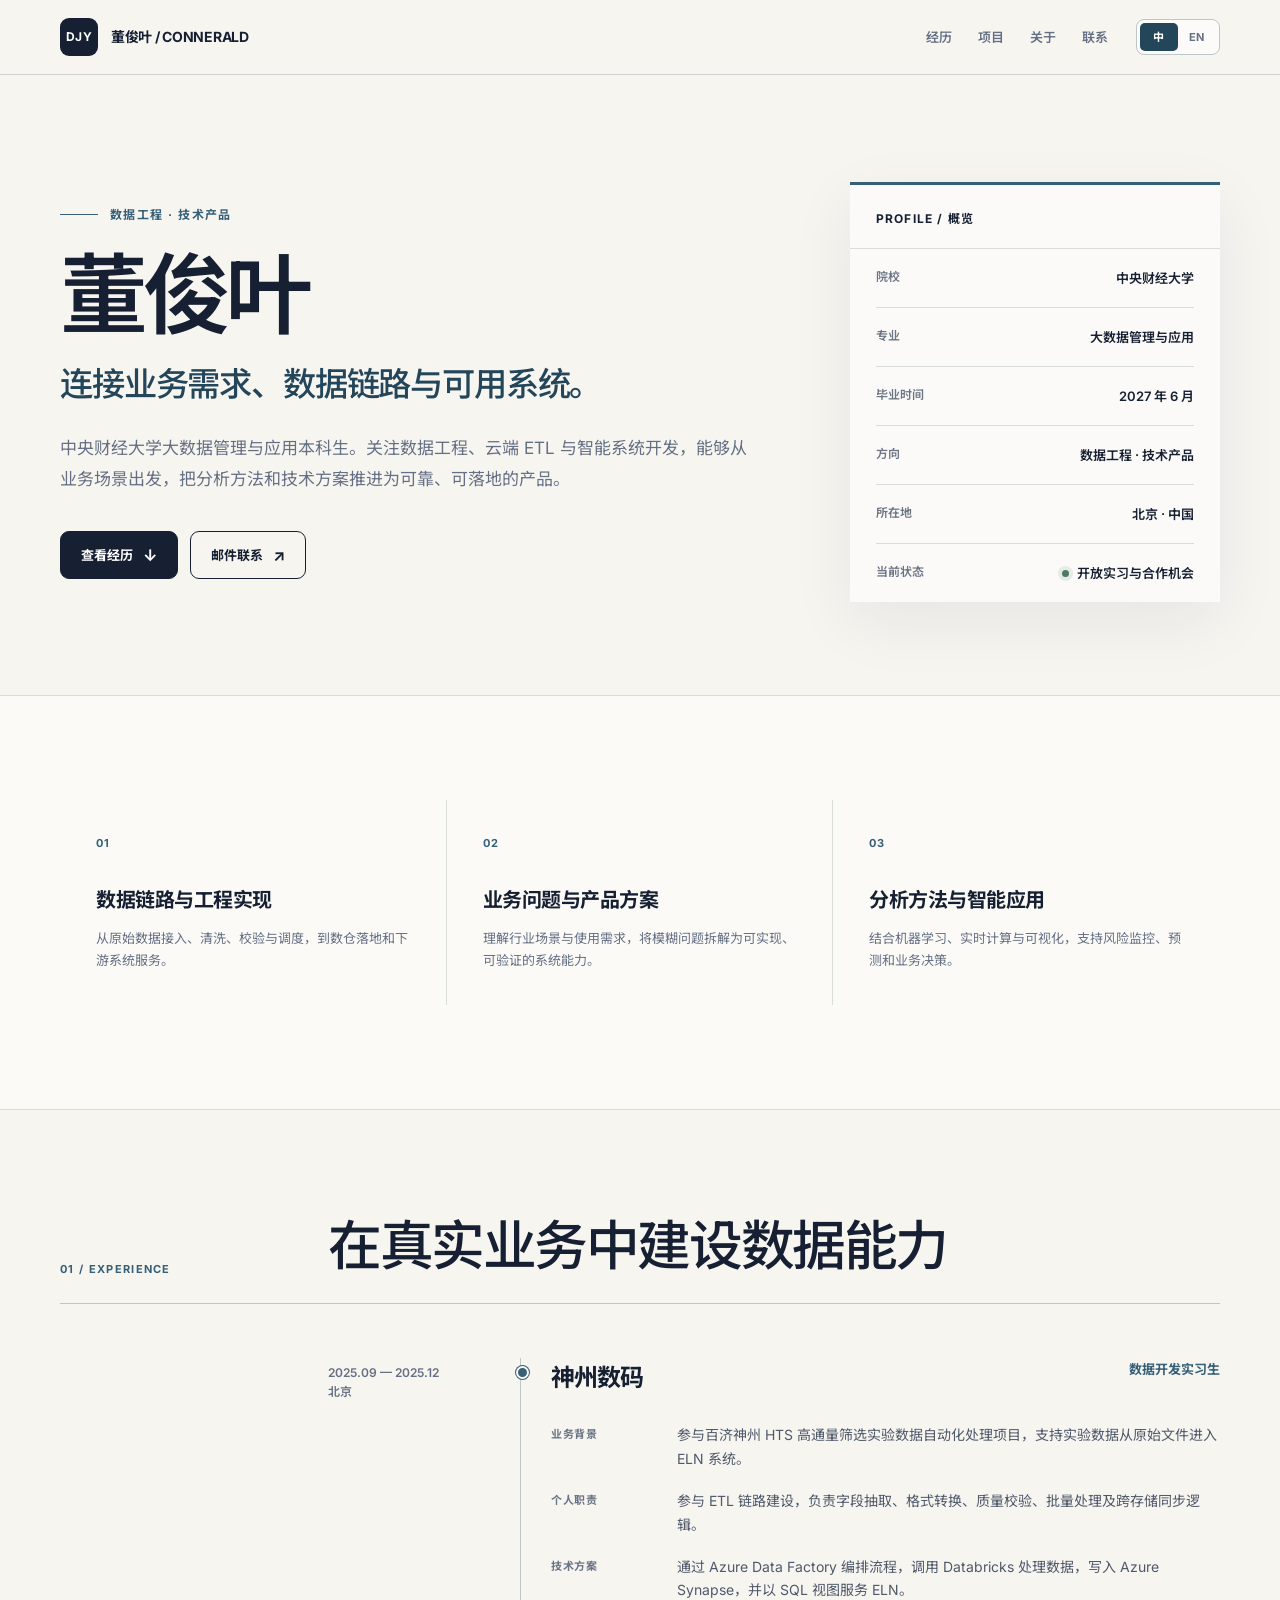
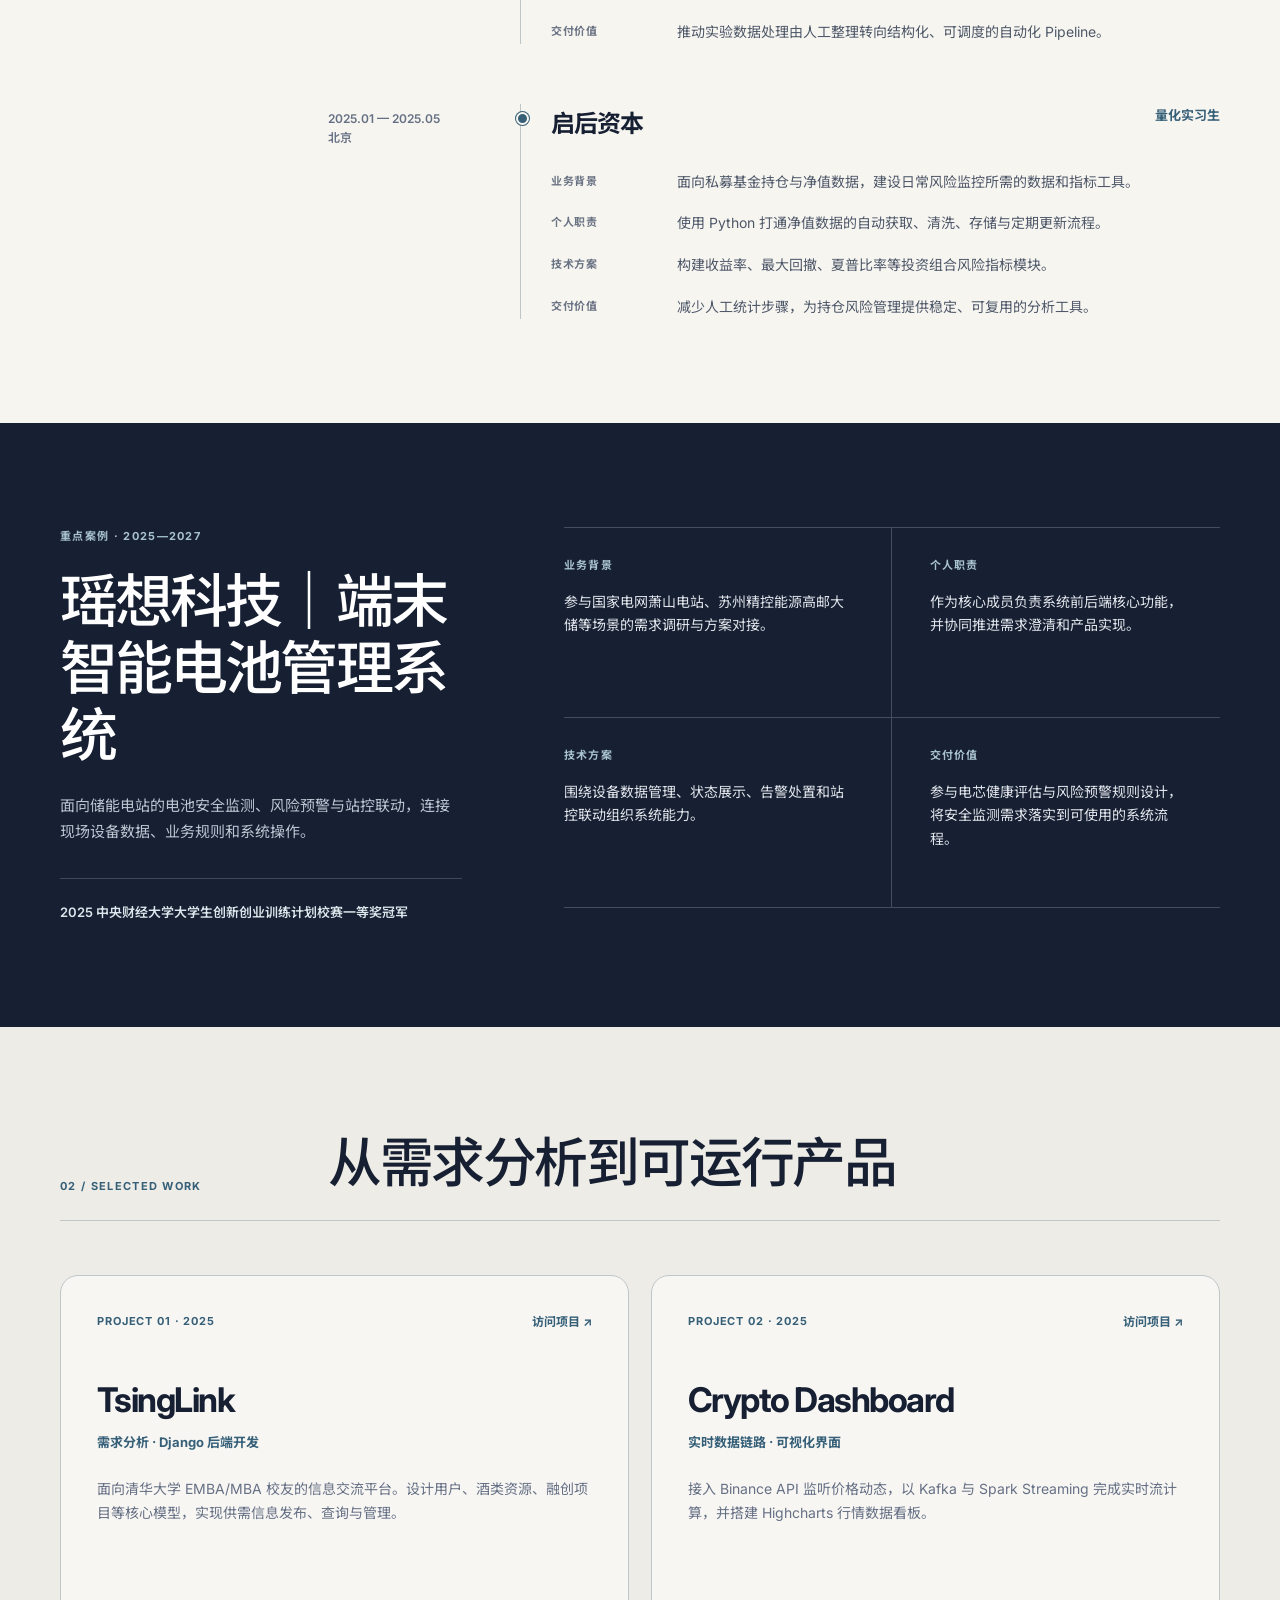
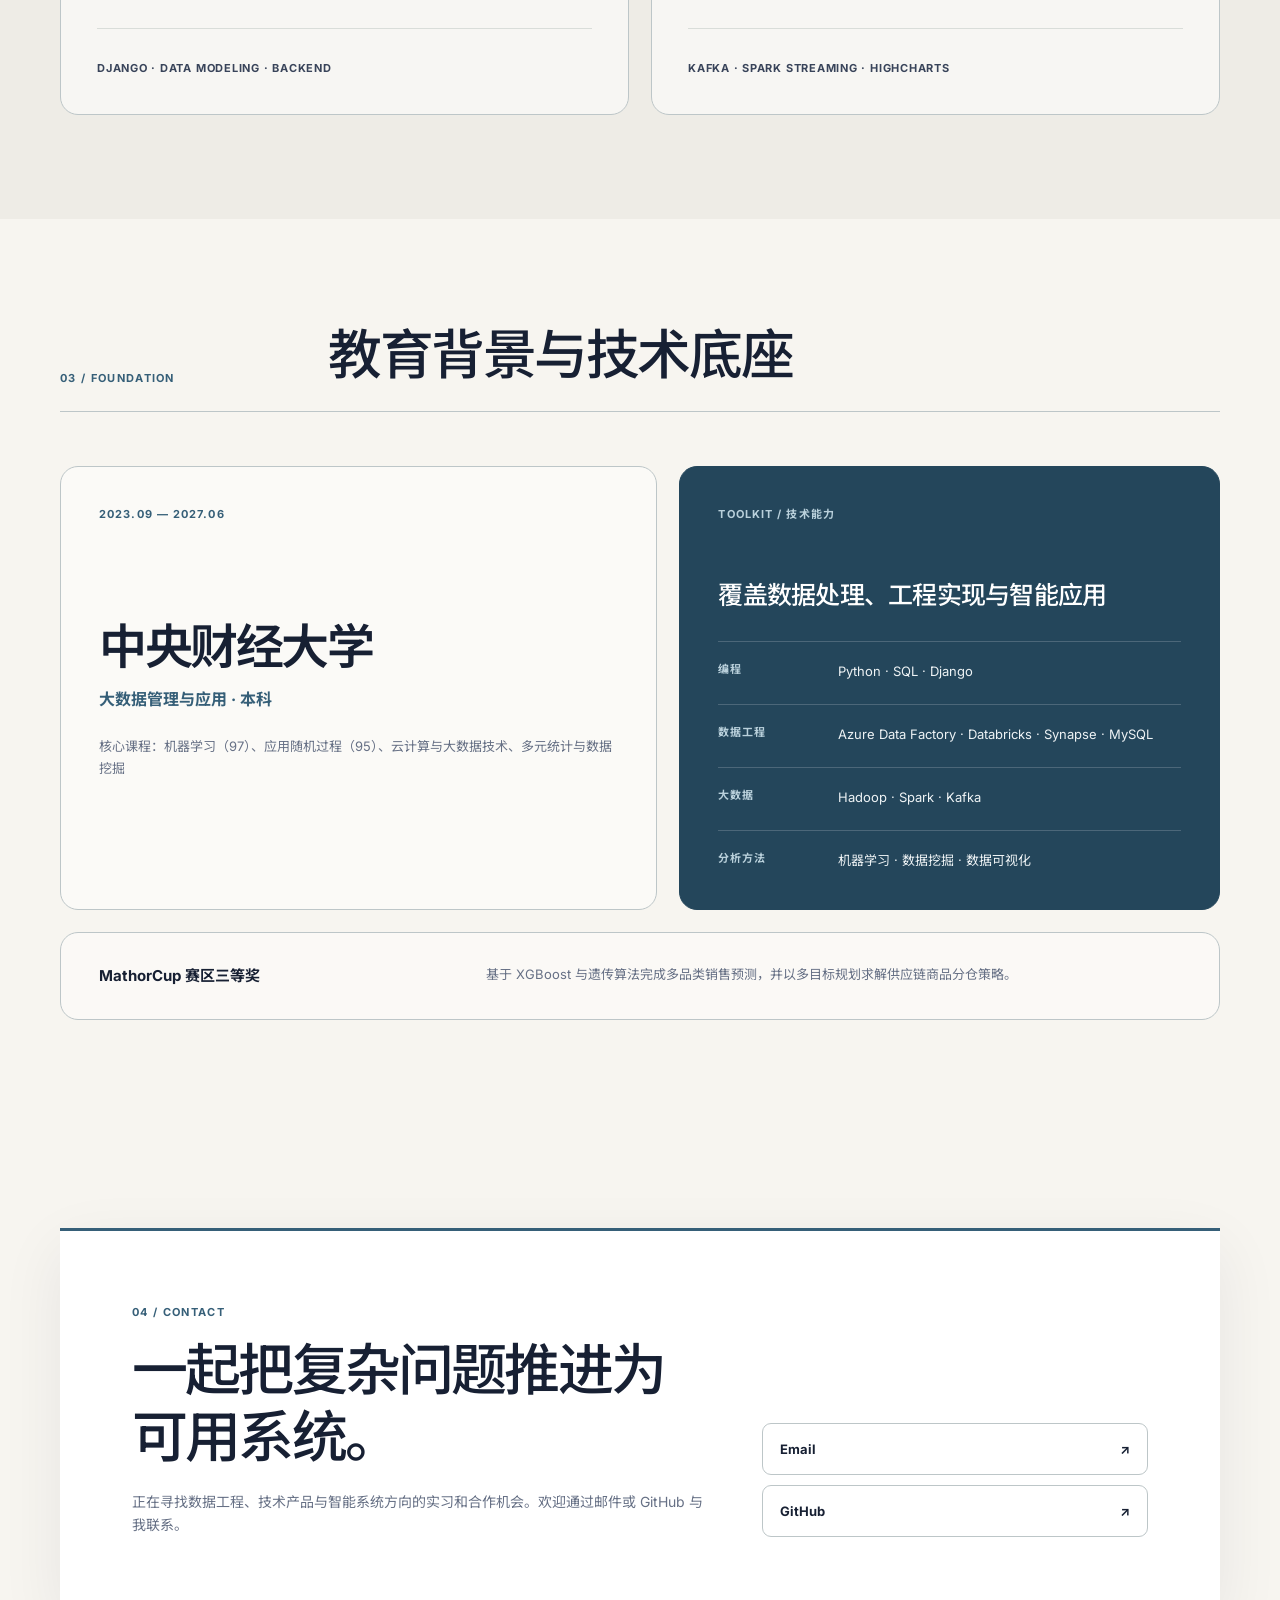
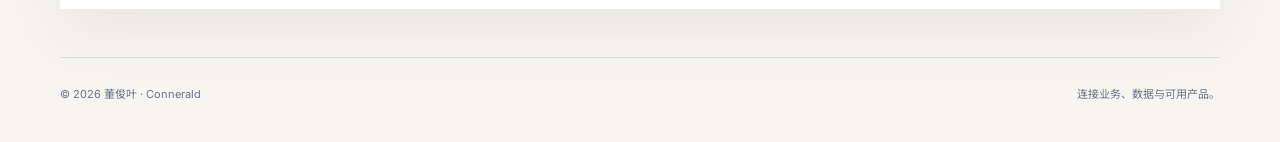
==== commit d4b31c26: "feat: redesign portfolio for bilingual recruiting" ====
--- a/index.html
+++ b/index.html
@@ -3,614 +3,702 @@
 <head>
   <meta charset="utf-8">
   <meta name="viewport" content="width=device-width, initial-scale=1">
-  <meta name="theme-color" content="#f2f0e9">
-  <meta name="description" content="董俊叶的个人主页——中央财经大学大数据管理与应用本科生，关注数据工程、云端 ETL 与智能系统开发。">
-  <meta property="og:title" content="董俊叶｜数据工程与智能系统">
-  <meta property="og:description" content="把原始数据，变成可靠的系统与清晰的决策。">
+  <meta name="theme-color" content="#f7f5f0">
+  <meta name="description" content="董俊叶的个人主页——连接业务需求、数据工程与技术产品，将复杂问题推进为可靠、可用的系统。">
+  <meta property="og:title" content="董俊叶｜数据工程与技术产品">
+  <meta property="og:description" content="连接业务需求、数据链路与产品方案，将复杂问题推进为可靠、可用的系统。">
   <meta property="og:type" content="website">
+  <meta property="og:locale" content="zh_CN">
   <meta property="og:image" content="https://connerald.github.io/og.png">
   <meta name="twitter:card" content="summary_large_image">
-  <meta name="twitter:title" content="董俊叶｜数据工程与智能系统">
-  <meta name="twitter:description" content="把原始数据，变成可靠的系统与清晰的决策。">
+  <meta name="twitter:title" content="董俊叶｜数据工程与技术产品">
+  <meta name="twitter:description" content="连接业务需求、数据链路与产品方案，将复杂问题推进为可靠、可用的系统。">
   <meta name="twitter:image" content="https://connerald.github.io/og.png">
-  <title>董俊叶｜数据工程与智能系统</title>
+  <title>董俊叶｜数据工程与技术产品</title>
   <link rel="preconnect" href="https://fonts.googleapis.com">
   <link rel="preconnect" href="https://fonts.gstatic.com" crossorigin>
-  <link href="https://fonts.googleapis.com/css2?family=DM+Sans:wght@400;500;600;700&family=Noto+Sans+SC:wght@400;500;600;700;800;900&display=swap" rel="stylesheet">
+  <link href="https://fonts.googleapis.com/css2?family=Inter:wght@400;500;600;700&family=Noto+Sans+SC:wght@400;500;600;700&display=swap" rel="stylesheet">
   <style>
     :root {
-      --paper: #f2f0e9;
-      --paper-2: #e8e5db;
-      --ink: #171914;
-      --muted: #62655c;
-      --line: rgba(23, 25, 20, .16);
-      --acid: #d9ff43;
-      --blue: #1638e9;
-      --card: rgba(255, 255, 255, .42);
-      --shadow: 0 24px 70px rgba(37, 39, 29, .09);
-      --radius: 24px;
-      --max: 1180px;
+      --paper: #f7f5f0;
+      --surface: #ffffff;
+      --ink: #172033;
+      --muted: #667085;
+      --subtle: #6b7484;
+      --accent: #365f78;
+      --accent-dark: #24465b;
+      --accent-pale: #e8eff2;
+      --line: #d9ddd9;
+      --line-strong: #bdc6c8;
+      --shadow: 0 20px 60px rgba(23, 32, 51, .07);
+      --max: 1160px;
+      --radius: 18px;
     }
 
     * { box-sizing: border-box; }
-    html { scroll-behavior: smooth; }
+    html { scroll-behavior: smooth; scroll-padding-top: 96px; }
     body {
       margin: 0;
       color: var(--ink);
-      background:
-        radial-gradient(circle at 80% 0, rgba(217, 255, 67, .38), transparent 26rem),
-        var(--paper);
-      font-family: "DM Sans", "Noto Sans SC", system-ui, sans-serif;
-      line-height: 1.65;
+      background: var(--paper);
+      font-family: "Inter", "Noto Sans SC", system-ui, sans-serif;
+      line-height: 1.7;
       -webkit-font-smoothing: antialiased;
     }
 
-    body::before {
+    a { color: inherit; text-decoration: none; }
+    button { color: inherit; font: inherit; }
+    ::selection { color: var(--ink); background: #dbe7ec; }
+    :focus-visible { outline: 3px solid rgba(54, 95, 120, .42); outline-offset: 4px; }
+    .shell { width: min(calc(100% - 48px), var(--max)); margin-inline: auto; }
+    .skip-link {
       position: fixed;
-      inset: 0;
-      z-index: -1;
-      content: "";
-      opacity: .22;
-      pointer-events: none;
-      background-image: linear-gradient(rgba(0,0,0,.025) 1px, transparent 1px), linear-gradient(90deg, rgba(0,0,0,.025) 1px, transparent 1px);
-      background-size: 36px 36px;
-    }
-
-    a { color: inherit; text-decoration: none; }
-    button { font: inherit; }
-    ::selection { color: var(--ink); background: var(--acid); }
-    .shell { width: min(calc(100% - 40px), var(--max)); margin-inline: auto; }
+      top: 10px;
+      left: 12px;
+      z-index: 100;
+      padding: 10px 14px;
+      border-radius: 8px;
+      color: #fff;
+      background: var(--ink);
+      transform: translateY(-150%);
+    }
+    .skip-link:focus { transform: none; }
 
     .nav {
       position: sticky;
-      top: 14px;
-      z-index: 10;
+      top: 0;
+      z-index: 20;
+      border-bottom: 1px solid rgba(189, 198, 200, .72);
+      background: rgba(247, 245, 240, .9);
+      backdrop-filter: blur(18px);
+    }
+    .nav-inner {
       display: flex;
+      min-height: 74px;
       align-items: center;
       justify-content: space-between;
-      width: min(calc(100% - 28px), 1212px);
-      height: 66px;
-      margin: 14px auto 0;
-      padding: 0 18px 0 24px;
-      border: 1px solid rgba(255,255,255,.72);
-      border-radius: 999px;
-      background: rgba(242, 240, 233, .78);
-      box-shadow: 0 8px 32px rgba(28, 31, 21, .07);
-      backdrop-filter: blur(18px);
-    }
-
-    .brand { display: flex; align-items: center; gap: 12px; font-weight: 800; letter-spacing: -.02em; }
+      gap: 28px;
+    }
+    .brand { display: flex; align-items: center; gap: 13px; min-width: max-content; }
     .brand-mark {
       display: grid;
-      width: 34px;
-      height: 34px;
+      width: 38px;
+      height: 38px;
       place-items: center;
-      border-radius: 50%;
-      color: var(--acid);
+      border-radius: 9px;
+      color: #fff;
+      background: var(--ink);
+      font-size: 12px;
+      font-weight: 700;
+      letter-spacing: .04em;
+    }
+    .brand-name { font-size: 14px; font-weight: 700; letter-spacing: -.02em; }
+    .nav-actions { display: flex; align-items: center; gap: 28px; }
+    .nav-links { display: flex; align-items: center; gap: 26px; }
+    .nav-links a {
+      color: var(--muted);
+      font-size: 13px;
+      font-weight: 600;
+      transition: color .2s;
+    }
+    .nav-links a:hover { color: var(--ink); }
+    .language-switch {
+      display: flex;
+      padding: 3px;
+      border: 1px solid var(--line-strong);
+      border-radius: 8px;
+      background: rgba(255,255,255,.58);
+    }
+    .language-switch button {
+      min-width: 38px;
+      padding: 5px 8px;
+      border: 0;
+      border-radius: 5px;
+      color: var(--muted);
+      background: transparent;
+      cursor: pointer;
+      font-size: 11px;
+      font-weight: 700;
+      letter-spacing: .04em;
+    }
+    .language-switch button[aria-pressed="true"] {
+      color: #fff;
+      background: var(--accent-dark);
+    }
+
+    .hero {
+      display: grid;
+      grid-template-columns: minmax(0, 1.3fr) minmax(300px, .7fr);
+      gap: clamp(56px, 8vw, 110px);
+      min-height: 620px;
+      padding: 92px 0 78px;
+      align-items: center;
+    }
+    .eyebrow {
+      display: flex;
+      margin-bottom: 26px;
+      align-items: center;
+      gap: 12px;
+      color: var(--accent);
+      font-size: 12px;
+      font-weight: 700;
+      letter-spacing: .12em;
+      text-transform: uppercase;
+    }
+    .eyebrow::before { width: 38px; height: 1px; background: var(--accent); content: ""; }
+    .hero h1 {
+      margin: 0;
+      font-size: clamp(56px, 7vw, 88px);
+      line-height: 1.02;
+      letter-spacing: -.06em;
+      font-weight: 600;
+    }
+    .hero-role {
+      margin: 22px 0 0;
+      color: var(--accent-dark);
+      font-size: clamp(23px, 2.6vw, 34px);
+      line-height: 1.32;
+      letter-spacing: -.035em;
+      font-weight: 500;
+    }
+    .hero-summary {
+      max-width: 720px;
+      margin: 26px 0 0;
+      color: var(--muted);
+      font-size: 17px;
+      line-height: 1.85;
+    }
+    .hero-actions { display: flex; flex-wrap: wrap; gap: 12px; margin-top: 36px; }
+    .button {
+      display: inline-flex;
+      min-height: 48px;
+      padding: 0 20px;
+      border: 1px solid var(--ink);
+      border-radius: 9px;
+      align-items: center;
+      justify-content: center;
+      gap: 10px;
+      color: #fff;
       background: var(--ink);
       font-size: 13px;
-    }
-    .nav-links { display: flex; align-items: center; gap: 26px; font-size: 14px; font-weight: 600; }
-    .nav-links a { color: var(--muted); transition: color .2s; }
-    .nav-links a:hover { color: var(--ink); }
-    .nav-cta, .button {
-      display: inline-flex;
-      align-items: center;
-      justify-content: center;
-      gap: 9px;
-      min-height: 42px;
-      padding: 0 18px;
-      border: 1px solid var(--ink);
-      border-radius: 999px;
-      color: var(--paper);
-      background: var(--ink);
       font-weight: 700;
-      transition: transform .2s, box-shadow .2s;
-    }
-    .nav-cta:hover, .button:hover { transform: translateY(-2px); box-shadow: 0 10px 24px rgba(23,25,20,.16); }
-
-    .hero {
+      transition: transform .2s, box-shadow .2s, background .2s;
+    }
+    .button:hover { background: #26334b; box-shadow: 0 10px 28px rgba(23,32,51,.15); transform: translateY(-2px); }
+    .button.secondary { color: var(--ink); background: transparent; }
+    .button.secondary:hover { color: #fff; background: var(--ink); }
+    .button .arrow { font-size: 16px; }
+
+    .profile-panel {
+      border-top: 3px solid var(--accent);
+      background: rgba(255,255,255,.54);
+      box-shadow: var(--shadow);
+    }
+    .profile-heading {
+      margin: 0;
+      padding: 24px 26px 19px;
+      border-bottom: 1px solid var(--line);
+      font-size: 12px;
+      font-weight: 700;
+      letter-spacing: .1em;
+      text-transform: uppercase;
+    }
+    .profile-list { margin: 0; padding: 0 26px; }
+    .profile-row {
       display: grid;
-      grid-template-columns: minmax(0, 1.25fr) minmax(280px, .55fr);
-      gap: 64px;
-      min-height: 690px;
-      padding: 100px 0 76px;
-      align-items: center;
-    }
-    .eyebrow {
-      display: inline-flex;
-      align-items: center;
-      gap: 10px;
-      margin-bottom: 25px;
-      font-size: 13px;
-      font-weight: 800;
-      letter-spacing: .12em;
+      grid-template-columns: 112px 1fr;
+      gap: 18px;
+      padding: 18px 0;
+      border-bottom: 1px solid var(--line);
+    }
+    .profile-row:last-child { border: 0; }
+    .profile-row dt { color: var(--subtle); font-size: 12px; font-weight: 600; }
+    .profile-row dd { margin: 0; font-size: 13px; font-weight: 600; text-align: right; }
+    .status-inline { display: inline-flex; align-items: center; justify-content: flex-end; gap: 8px; }
+    .status-dot { width: 7px; height: 7px; border-radius: 50%; background: #4d7a62; box-shadow: 0 0 0 4px rgba(77,122,98,.12); }
+
+    .capabilities {
+      border-block: 1px solid var(--line);
+      background: rgba(255,255,255,.42);
+    }
+    .capability-grid { display: grid; grid-template-columns: repeat(3, 1fr); }
+    .capability {
+      min-height: 205px;
+      padding: 34px 36px 32px;
+      border-right: 1px solid var(--line);
+    }
+    .capability:last-child { border-right: 0; }
+    .capability-no { color: var(--accent); font-size: 11px; font-weight: 700; letter-spacing: .1em; }
+    .capability h2 { margin: 30px 0 10px; font-size: 20px; letter-spacing: -.025em; }
+    .capability p { margin: 0; color: var(--muted); font-size: 13px; }
+
+    section { padding: 104px 0; }
+    .section-heading {
+      display: grid;
+      grid-template-columns: 220px 1fr;
+      gap: 48px;
+      margin-bottom: 54px;
+      padding-bottom: 24px;
+      border-bottom: 1px solid var(--line-strong);
+      align-items: end;
+    }
+    .section-label { color: var(--accent); font-size: 11px; font-weight: 700; letter-spacing: .12em; text-transform: uppercase; }
+    .section-heading h2 {
+      max-width: 740px;
+      margin: 0;
+      font-size: clamp(34px, 4.2vw, 54px);
+      line-height: 1.2;
+      letter-spacing: -.045em;
+      font-weight: 500;
+    }
+
+    .experience-list { margin-left: 268px; }
+    .experience-item {
+      display: grid;
+      grid-template-columns: 150px minmax(0, 1fr);
+      gap: 42px;
+      padding: 0 0 60px;
+    }
+    .experience-item:last-child { padding-bottom: 0; }
+    .experience-date {
+      padding-top: 5px;
+      color: var(--muted);
+      font-size: 12px;
+      font-weight: 600;
+      line-height: 1.6;
+    }
+    .experience-body {
+      position: relative;
+      padding-left: 30px;
+      border-left: 1px solid var(--line-strong);
+    }
+    .experience-body::before {
+      position: absolute;
+      top: 8px;
+      left: -5px;
+      width: 9px;
+      height: 9px;
+      border: 2px solid var(--paper);
+      border-radius: 50%;
+      background: var(--accent);
+      box-shadow: 0 0 0 1px var(--accent);
+      content: "";
+    }
+    .experience-title { display: flex; flex-wrap: wrap; justify-content: space-between; gap: 14px 24px; }
+    .experience-title h3 { margin: 0; font-size: 24px; letter-spacing: -.035em; }
+    .experience-role { color: var(--accent); font-size: 13px; font-weight: 700; }
+    .experience-points { display: grid; gap: 18px; margin: 25px 0 0; }
+    .evidence-row { display: grid; grid-template-columns: 106px 1fr; gap: 20px; }
+    .evidence-label { padding-top: 2px; color: var(--subtle); font-size: 11px; font-weight: 700; letter-spacing: .06em; text-transform: uppercase; }
+    .evidence-row p { margin: 0; color: #4f596a; font-size: 14px; }
+
+    .case-study { background: var(--ink); }
+    .case-study .section-label { color: #a8c2d0; }
+    .case-layout {
+      display: grid;
+      grid-template-columns: minmax(250px, .76fr) minmax(0, 1.24fr);
+      gap: clamp(56px, 8vw, 110px);
+      color: #fff;
+      align-items: start;
+    }
+    .case-kicker { color: #a8c2d0; font-size: 11px; font-weight: 700; letter-spacing: .12em; text-transform: uppercase; }
+    .case-layout h2 { margin: 22px 0 24px; font-size: clamp(36px, 4.6vw, 58px); line-height: 1.16; letter-spacing: -.05em; font-weight: 500; }
+    .case-lead { margin: 0; color: #bbc4d0; font-size: 15px; }
+    .case-award { margin-top: 34px; padding-top: 22px; border-top: 1px solid rgba(255,255,255,.18); color: #dbe7ec; font-size: 13px; font-weight: 600; }
+    .case-details { display: grid; grid-template-columns: repeat(2, 1fr); border-top: 1px solid rgba(255,255,255,.2); }
+    .case-detail { min-height: 190px; padding: 28px 28px 28px 0; border-bottom: 1px solid rgba(255,255,255,.2); }
+    .case-detail:nth-child(odd) { padding-right: 38px; border-right: 1px solid rgba(255,255,255,.2); }
+    .case-detail:nth-child(even) { padding-left: 38px; }
+    .case-detail h3 { margin: 0 0 15px; color: #a8c2d0; font-size: 11px; letter-spacing: .1em; text-transform: uppercase; }
+    .case-detail p { margin: 0; color: #e2e6ec; font-size: 14px; }
+
+    .projects { background: #eeece6; }
+    .project-grid { display: grid; grid-template-columns: repeat(2, 1fr); gap: 22px; }
+    .project-card {
+      display: flex;
+      min-height: 440px;
+      padding: 36px;
+      border: 1px solid var(--line-strong);
+      border-radius: var(--radius);
+      flex-direction: column;
+      background: rgba(255,255,255,.55);
+      transition: transform .2s, box-shadow .2s, border-color .2s;
+    }
+    .project-card:hover { border-color: #9fabad; box-shadow: var(--shadow); transform: translateY(-3px); }
+    .project-top { display: flex; align-items: flex-start; justify-content: space-between; gap: 20px; }
+    .project-no { color: var(--accent); font-size: 11px; font-weight: 700; letter-spacing: .08em; }
+    .project-link { color: var(--accent); font-size: 12px; font-weight: 700; }
+    .project-card h3 { margin: 48px 0 10px; font-size: 34px; line-height: 1.2; letter-spacing: -.045em; }
+    .project-role { margin: 0; color: var(--accent); font-size: 13px; font-weight: 700; }
+    .project-description { margin: 24px 0 0; color: var(--muted); font-size: 14px; }
+    .project-stack {
+      margin-top: auto;
+      padding-top: 30px;
+      border-top: 1px solid var(--line);
+      color: #39445a;
+      font-size: 11px;
+      font-weight: 700;
+      letter-spacing: .07em;
       text-transform: uppercase;
     }
-    .eyebrow::before { width: 34px; height: 10px; border-radius: 99px; background: var(--blue); content: ""; }
-    h1 {
-      max-width: 850px;
-      margin: 0;
-      font-size: clamp(58px, 8.4vw, 116px);
-      line-height: .94;
-      letter-spacing: -.07em;
-      font-weight: 900;
-    }
-    .hero-accent {
-      position: relative;
-      display: inline-block;
-      z-index: 0;
-      white-space: nowrap;
-    }
-    .hero-accent::after {
-      position: absolute;
-      right: -.02em;
-      bottom: .02em;
-      left: -.02em;
-      z-index: -1;
-      height: .27em;
-      border-radius: 99px;
-      background: var(--acid);
-      content: "";
-      transform: rotate(-1deg);
-    }
-    .hero-copy {
-      max-width: 680px;
-      margin: 32px 0 0;
-      color: #42453c;
-      font-size: clamp(18px, 2vw, 23px);
-      line-height: 1.62;
-      letter-spacing: -.02em;
-    }
-    .hero-actions { display: flex; flex-wrap: wrap; gap: 12px; margin-top: 38px; }
-    .button { min-height: 52px; padding-inline: 23px; }
-    .button.secondary { color: var(--ink); background: transparent; }
-    .button .arrow { font-size: 18px; transition: transform .2s; }
-    .button:hover .arrow { transform: translate(3px, -3px); }
-
-    .hero-aside { align-self: end; padding-bottom: 14px; }
-    .profile-card {
-      overflow: hidden;
-      border: 1px solid var(--line);
+
+    .about-grid { display: grid; grid-template-columns: 1.05fr .95fr; gap: 22px; }
+    .about-card {
+      min-height: 420px;
+      padding: 38px;
+      border: 1px solid var(--line-strong);
       border-radius: var(--radius);
-      background: rgba(255,255,255,.33);
-      box-shadow: var(--shadow);
-    }
-    .profile-top { padding: 24px; background: var(--ink); color: var(--paper); }
-    .status { display: flex; align-items: center; gap: 9px; color: #b9bcb1; font-size: 13px; }
-    .status-dot { width: 9px; height: 9px; border-radius: 50%; background: var(--acid); box-shadow: 0 0 0 5px rgba(217,255,67,.13); }
-    .profile-name { margin: 44px 0 4px; font-size: 31px; font-weight: 800; letter-spacing: -.05em; }
-    .profile-role { color: #b9bcb1; }
-    .profile-meta { display: grid; grid-template-columns: 1fr 1fr; }
-    .metric { padding: 19px 20px; border-right: 1px solid var(--line); border-bottom: 1px solid var(--line); }
-    .metric:nth-child(even) { border-right: 0; }
-    .metric:nth-last-child(-n + 2) { border-bottom: 0; }
-    .metric strong { display: block; font-size: 22px; line-height: 1.2; letter-spacing: -.04em; }
-    .metric span { display: block; margin-top: 4px; color: var(--muted); font-size: 12px; }
-
-    .marquee { overflow: hidden; border-block: 1px solid var(--line); background: var(--acid); }
-    .marquee-track {
-      display: flex;
-      width: max-content;
-      padding: 15px 0;
-      animation: marquee 28s linear infinite;
-    }
-    .marquee span { display: flex; align-items: center; gap: 24px; margin-right: 24px; font-size: 13px; font-weight: 900; letter-spacing: .09em; text-transform: uppercase; }
-    .marquee i { width: 6px; height: 6px; border-radius: 50%; background: var(--blue); }
-    @keyframes marquee { to { transform: translateX(-50%); } }
-
-    section { padding: 112px 0; }
-    .section-head {
+      background: rgba(255,255,255,.5);
+    }
+    .card-label { color: var(--accent); font-size: 11px; font-weight: 700; letter-spacing: .1em; text-transform: uppercase; }
+    .school { margin: 94px 0 10px; font-size: clamp(34px, 4vw, 48px); line-height: 1.2; letter-spacing: -.05em; font-weight: 600; }
+    .major { color: var(--accent); font-size: 16px; font-weight: 700; }
+    .education-meta { margin-top: 22px; color: var(--muted); font-size: 13px; }
+    .skills-card { color: #fff; background: var(--accent-dark); border-color: var(--accent-dark); }
+    .skills-card .card-label { color: #b9d0db; }
+    .skills-card h3 { margin: 50px 0 24px; font-size: 25px; font-weight: 500; letter-spacing: -.03em; }
+    .skill-groups { display: grid; gap: 22px; }
+    .skill-group { display: grid; grid-template-columns: 100px 1fr; gap: 20px; padding-top: 18px; border-top: 1px solid rgba(255,255,255,.18); }
+    .skill-group strong { color: #b9d0db; font-size: 11px; letter-spacing: .07em; text-transform: uppercase; }
+    .skill-group span { color: #eef3f5; font-size: 13px; }
+    .award-note {
+      grid-column: 1 / -1;
       display: grid;
       grid-template-columns: 1fr 2fr;
+      gap: 40px;
+      margin-top: 0;
+      padding: 30px 38px;
+      border: 1px solid var(--line-strong);
+      border-radius: var(--radius);
+      background: rgba(255,255,255,.4);
+    }
+    .award-note strong { font-size: 15px; }
+    .award-note p { margin: 0; color: var(--muted); font-size: 13px; }
+
+    .contact { padding-bottom: 48px; }
+    .contact-box {
+      display: grid;
+      grid-template-columns: 1.2fr .8fr;
       gap: 50px;
-      margin-bottom: 58px;
-      padding-bottom: 24px;
-      border-bottom: 1px solid var(--line);
-    }
-    .section-index { color: var(--blue); font-size: 13px; font-weight: 900; letter-spacing: .12em; text-transform: uppercase; }
-    h2 { margin: 0; font-size: clamp(38px, 5vw, 70px); line-height: 1.08; letter-spacing: -.055em; }
-
-    .timeline { margin-left: calc(33.333% + 17px); }
-    .timeline-item {
-      position: relative;
-      display: grid;
-      grid-template-columns: 150px 1fr;
-      gap: 34px;
-      padding: 0 0 64px 30px;
-      border-left: 1px solid var(--line);
-    }
-    .timeline-item:last-child { padding-bottom: 0; }
-    .timeline-item::before {
-      position: absolute;
-      top: 8px;
-      left: -6px;
-      width: 11px;
-      height: 11px;
-      border: 2px solid var(--paper);
-      border-radius: 50%;
-      background: var(--blue);
-      box-shadow: 0 0 0 1px var(--blue);
-      content: "";
-    }
-    .timeline-date { padding-top: 1px; color: var(--muted); font-size: 13px; font-weight: 700; }
-    .timeline-body h3 { margin: 0; font-size: 27px; line-height: 1.3; letter-spacing: -.04em; }
-    .role { margin: 4px 0 17px; color: var(--blue); font-weight: 700; }
-    .timeline-body ul { margin: 0; padding-left: 18px; color: #4d5047; }
-    .timeline-body li + li { margin-top: 7px; }
-
-    .feature {
-      position: relative;
-      overflow: hidden;
-      display: grid;
-      grid-template-columns: 1.05fr .95fr;
-      min-height: 500px;
-      border-radius: 32px;
-      color: var(--paper);
-      background: var(--ink);
+      padding: clamp(38px, 6vw, 72px);
+      border-top: 3px solid var(--accent);
+      background: #fff;
       box-shadow: var(--shadow);
-    }
-    .feature-copy { padding: clamp(32px, 6vw, 72px); }
-    .feature-kicker { color: var(--acid); font-size: 13px; font-weight: 900; letter-spacing: .12em; text-transform: uppercase; }
-    .feature h3 { max-width: 620px; margin: 22px 0 24px; font-size: clamp(39px, 5vw, 68px); line-height: 1.03; letter-spacing: -.06em; }
-    .feature p { max-width: 650px; margin: 0; color: #c4c7bc; font-size: 17px; }
-    .feature-tags { display: flex; flex-wrap: wrap; gap: 8px; margin-top: 30px; }
-    .tag { padding: 8px 13px; border: 1px solid #46493e; border-radius: 999px; color: #dfe1d8; font-size: 12px; font-weight: 700; }
-    .feature-visual { position: relative; min-height: 420px; background: var(--blue); }
-    .battery {
-      position: absolute;
-      top: 50%;
-      left: 50%;
-      width: min(66%, 300px);
-      aspect-ratio: .72;
-      border: 2px solid rgba(255,255,255,.8);
-      border-radius: 34px;
-      transform: translate(-50%, -50%) rotate(7deg);
-      box-shadow: 24px 24px 0 rgba(217,255,67,.94), -24px -24px 0 rgba(23,25,20,.9);
-    }
-    .battery::before {
-      position: absolute;
-      top: -18px;
-      left: 50%;
-      width: 34%;
-      height: 16px;
-      border-radius: 7px 7px 0 0;
-      background: var(--paper);
-      content: "";
-      transform: translateX(-50%);
-    }
-    .battery::after {
-      position: absolute;
-      inset: 28px;
-      border-radius: 19px;
-      background: repeating-linear-gradient(0deg, var(--acid) 0 18px, transparent 18px 28px);
-      content: "";
-      opacity: .9;
-    }
-    .award {
-      position: absolute;
-      right: 24px;
-      bottom: 24px;
-      max-width: 180px;
-      padding: 13px 16px;
-      border-radius: 14px;
+      align-items: end;
+    }
+    .contact-box h2 { margin: 16px 0 18px; font-size: clamp(34px, 4.5vw, 56px); line-height: 1.2; letter-spacing: -.05em; font-weight: 500; }
+    .contact-box p { max-width: 650px; margin: 0; color: var(--muted); font-size: 14px; }
+    .contact-links { display: grid; gap: 10px; justify-items: stretch; }
+    .contact-link {
+      display: flex;
+      min-height: 52px;
+      padding: 0 17px;
+      border: 1px solid var(--line-strong);
+      border-radius: 9px;
+      align-items: center;
+      justify-content: space-between;
       color: var(--ink);
-      background: var(--paper);
-      font-size: 12px;
-      font-weight: 800;
-      line-height: 1.4;
-      transform: rotate(-2deg);
-    }
-
-    .project-grid { display: grid; grid-template-columns: repeat(2, 1fr); gap: 18px; }
-    .project-card {
-      position: relative;
-      overflow: hidden;
-      display: flex;
-      min-height: 380px;
-      padding: 34px;
-      flex-direction: column;
-      border: 1px solid var(--line);
-      border-radius: var(--radius);
-      background: var(--card);
-      transition: transform .25s, background .25s, box-shadow .25s;
-    }
-    .project-card:hover { z-index: 1; background: rgba(255,255,255,.75); box-shadow: var(--shadow); transform: translateY(-6px) rotate(-.4deg); }
-    .project-card:nth-child(2):hover { transform: translateY(-6px) rotate(.4deg); }
-    .project-top { display: flex; justify-content: space-between; align-items: flex-start; gap: 20px; }
-    .project-no { color: var(--blue); font-size: 13px; font-weight: 900; }
-    .external { display: grid; width: 40px; height: 40px; place-items: center; border: 1px solid var(--line); border-radius: 50%; font-size: 18px; }
-    .project-card:hover .external { color: var(--paper); background: var(--ink); }
-    .project-card h3 { max-width: 460px; margin: auto 0 14px; font-size: clamp(32px, 4vw, 50px); line-height: 1.05; letter-spacing: -.055em; }
-    .project-card p { margin: 0; color: var(--muted); }
-    .tech { margin-top: 22px; color: var(--ink); font-size: 12px; font-weight: 800; letter-spacing: .05em; text-transform: uppercase; }
-
-    .education-grid { display: grid; grid-template-columns: 1.2fr .8fr; gap: 18px; }
-    .edu-card, .skills-card {
-      padding: clamp(30px, 5vw, 56px);
-      border: 1px solid var(--line);
-      border-radius: var(--radius);
-      background: rgba(255,255,255,.36);
-    }
-    .edu-card { display: flex; min-height: 390px; flex-direction: column; }
-    .edu-card .school { margin: auto 0 12px; font-size: clamp(38px, 5vw, 62px); line-height: 1.05; letter-spacing: -.06em; font-weight: 800; }
-    .edu-card .major { color: var(--blue); font-size: 20px; font-weight: 700; }
-    .edu-card .course { margin-top: 24px; color: var(--muted); }
-    .course strong { color: var(--ink); }
-    .skills-card { color: var(--paper); background: var(--blue); }
-    .skills-card h3 { margin: 0 0 28px; font-size: 27px; letter-spacing: -.04em; }
-    .skill-list { display: flex; flex-wrap: wrap; gap: 9px; }
-    .skill-list span { padding: 9px 13px; border: 1px solid rgba(255,255,255,.34); border-radius: 999px; font-size: 13px; font-weight: 700; }
-    .campus-note { margin-top: 30px; padding-top: 24px; border-top: 1px solid rgba(255,255,255,.25); color: rgba(255,255,255,.75); font-size: 14px; }
-
-    .contact { padding-bottom: 40px; }
-    .contact-box {
-      padding: clamp(34px, 7vw, 86px);
-      border-radius: 32px;
-      color: var(--paper);
-      background: var(--ink);
-      text-align: center;
-    }
-    .contact-box h2 { max-width: 820px; margin: 0 auto 27px; }
-    .contact-box p { max-width: 620px; margin: 0 auto 34px; color: #b9bcb1; font-size: 18px; }
-    .contact-links { display: flex; flex-wrap: wrap; justify-content: center; gap: 10px; }
-    .contact-links a, .copy-wechat {
-      min-height: 47px;
-      padding: 0 18px;
-      border: 1px solid #41443a;
-      border-radius: 999px;
-      color: var(--paper);
-      background: transparent;
-      cursor: pointer;
-    }
-    .contact-links a { display: inline-flex; align-items: center; }
-    .contact-links a:hover, .copy-wechat:hover { border-color: var(--acid); color: var(--acid); }
+      font-size: 13px;
+      font-weight: 700;
+      transition: color .2s, border-color .2s, background .2s;
+    }
+    .contact-link:hover { border-color: var(--accent); color: var(--accent-dark); background: var(--accent-pale); }
 
     footer {
       display: flex;
       justify-content: space-between;
-      gap: 20px;
-      padding: 28px 0 42px;
-      color: var(--muted);
-      font-size: 12px;
-    }
-
-    .reveal { opacity: 0; transform: translateY(24px); transition: opacity .7s ease, transform .7s ease; }
+      gap: 30px;
+      padding: 27px 0 38px;
+      border-top: 1px solid var(--line);
+      color: var(--subtle);
+      font-size: 11px;
+    }
+
+    .reveal { opacity: 0; transform: translateY(18px); transition: opacity .6s ease, transform .6s ease; }
     .reveal.visible { opacity: 1; transform: none; }
 
     @media (max-width: 900px) {
-      .nav-links a:not(.nav-cta) { display: none; }
-      .hero { grid-template-columns: 1fr; min-height: auto; padding-top: 80px; }
-      .hero-aside { width: min(100%, 440px); }
-      .section-head { grid-template-columns: 1fr; gap: 12px; }
-      .timeline { margin-left: 0; }
-      .timeline-item { grid-template-columns: 1fr; gap: 10px; }
-      .feature { grid-template-columns: 1fr; }
-      .feature-visual { min-height: 370px; }
-      .education-grid { grid-template-columns: 1fr; }
+      .nav-links { display: none; }
+      .hero { grid-template-columns: 1fr; min-height: auto; padding-top: 76px; }
+      .profile-panel { max-width: 560px; }
+      .capability-grid { grid-template-columns: 1fr; }
+      .capability { min-height: 0; border-right: 0; border-bottom: 1px solid var(--line); }
+      .capability:last-child { border-bottom: 0; }
+      .section-heading { grid-template-columns: 1fr; gap: 14px; }
+      .experience-list { margin-left: 0; }
+      .case-layout { grid-template-columns: 1fr; }
+      .project-card { min-height: 400px; }
+      .about-grid { grid-template-columns: 1fr; }
+      .contact-box { grid-template-columns: 1fr; }
     }
 
     @media (max-width: 650px) {
-      .shell { width: min(calc(100% - 26px), var(--max)); }
-      .nav { top: 8px; width: calc(100% - 16px); height: 58px; margin-top: 8px; padding-left: 14px; }
-      .brand span:last-child { display: none; }
-      .nav-cta { min-height: 38px; }
-      .hero { gap: 46px; padding: 72px 0 58px; }
-      h1 { font-size: clamp(54px, 18vw, 78px); }
-      .hero-copy { font-size: 18px; }
-      section { padding: 82px 0; }
+      .shell { width: min(calc(100% - 28px), var(--max)); }
+      .nav-inner { min-height: 64px; }
+      .brand-name { display: none; }
+      .hero { gap: 46px; padding: 64px 0 58px; }
+      .hero h1 { font-size: clamp(50px, 16vw, 68px); }
+      .hero-role { font-size: 24px; }
+      .hero-summary { font-size: 15px; }
+      .hero-actions { flex-direction: column; }
+      .button { width: 100%; }
+      .profile-row { grid-template-columns: 90px 1fr; }
+      section { padding: 78px 0; }
+      .section-heading { margin-bottom: 40px; }
+      .experience-item { grid-template-columns: 1fr; gap: 17px; padding-bottom: 50px; }
+      .experience-body { padding-left: 23px; }
+      .experience-title { display: block; }
+      .experience-role { margin-top: 4px; }
+      .evidence-row { grid-template-columns: 1fr; gap: 4px; }
+      .case-details { grid-template-columns: 1fr; }
+      .case-detail, .case-detail:nth-child(odd), .case-detail:nth-child(even) {
+        min-height: 0;
+        padding: 24px 0;
+        border-right: 0;
+      }
       .project-grid { grid-template-columns: 1fr; }
-      .project-card { min-height: 330px; padding: 26px; }
-      .timeline-item { padding-left: 22px; }
-      .feature-copy { padding: 32px 26px 42px; }
-      .feature-visual { min-height: 320px; }
-      .contact-links { flex-direction: column; }
-      .contact-links a, .copy-wechat { justify-content: center; width: 100%; }
-      footer { flex-direction: column; }
+      .project-card { min-height: 380px; padding: 28px; }
+      .about-card { min-height: 0; padding: 28px; }
+      .school { margin-top: 64px; }
+      .skill-group { grid-template-columns: 1fr; gap: 7px; }
+      .award-note { grid-template-columns: 1fr; gap: 10px; padding: 25px 28px; }
+      .contact-box { padding: 34px 25px; }
+      footer { flex-direction: column; gap: 8px; }
     }
 
     @media (prefers-reduced-motion: reduce) {
       html { scroll-behavior: auto; }
-      *, *::before, *::after { animation-duration: .01ms !important; animation-iteration-count: 1 !important; transition-duration: .01ms !important; }
+      *, *::before, *::after { animation-duration: .01ms !important; transition-duration: .01ms !important; }
       .reveal { opacity: 1; transform: none; }
     }
 
     @media print {
       :root { --paper: #fff; }
-      body { background: #fff; font-size: 11px; }
-      body::before, .nav, .marquee, .hero-actions, .feature-visual, .contact, footer { display: none !important; }
+      body { color: #000; background: #fff; font-size: 10px; }
+      .nav, .skip-link, .hero-actions, .contact, footer { display: none !important; }
       .shell { width: 100%; }
-      .hero { display: block; min-height: 0; padding: 10px 0 24px; }
-      h1 { font-size: 50px; }
-      .hero-copy { max-width: 100%; margin-top: 16px; font-size: 14px; }
-      .hero-aside { margin-top: 18px; }
-      .profile-card { box-shadow: none; }
-      .profile-top { padding: 15px; color: #000; background: #fff; }
-      .status, .profile-role { color: #555; }
-      .profile-name { margin-top: 10px; }
+      .hero { display: block; min-height: 0; padding: 12px 0 24px; }
+      .hero h1 { font-size: 44px; }
+      .hero-role { font-size: 21px; }
+      .hero-summary { font-size: 12px; }
+      .profile-panel { margin-top: 24px; box-shadow: none; }
+      .capability { min-height: 0; padding: 18px; }
       section { padding: 28px 0; break-inside: avoid; }
-      .section-head { margin-bottom: 24px; }
-      h2 { font-size: 32px; }
-      .timeline { margin-left: 0; }
-      .timeline-item { padding-bottom: 24px; }
-      .feature { display: block; min-height: 0; color: #000; background: #fff; border: 1px solid #aaa; }
-      .feature-copy { padding: 28px; }
-      .feature h3 { font-size: 38px; }
-      .feature p, .feature-kicker, .tag { color: #333; }
-      .project-card, .edu-card, .skills-card { min-height: 0; break-inside: avoid; color: #000; background: #fff; }
-      .project-card h3 { margin-top: 50px; }
-      .skills-card { border: 1px solid #aaa; }
-      .campus-note { color: #333; border-color: #aaa; }
+      .section-heading { margin-bottom: 24px; }
+      .section-heading h2 { font-size: 27px; }
+      .experience-list { margin-left: 0; }
+      .experience-item { padding-bottom: 22px; }
+      .case-study { color: #000; background: #fff; }
+      .case-layout, .case-layout h2, .case-detail p, .case-award { color: #000; }
+      .case-kicker, .case-detail h3 { color: #444; }
+      .case-details, .case-detail, .case-detail:nth-child(odd) { border-color: #aaa; }
+      .project-card, .about-card { min-height: 0; break-inside: avoid; box-shadow: none; }
+      .project-card h3 { margin-top: 22px; }
+      .skills-card { color: #000; background: #fff; border-color: #aaa; }
+      .skills-card .card-label, .skills-card .skill-group strong, .skills-card .skill-group span { color: #222; }
+      .skill-group { border-color: #aaa; }
       .reveal { opacity: 1; transform: none; }
     }
   </style>
 </head>
 <body>
-  <nav class="nav" aria-label="主导航">
-    <a class="brand" href="#top" aria-label="返回首页">
-      <span class="brand-mark">DJY</span>
-      <span>董俊叶 / CONNERALD</span>
-    </a>
-    <div class="nav-links">
-      <a href="#experience">经历</a>
-      <a href="#projects">项目</a>
-      <a href="#about">关于</a>
-      <a class="nav-cta" href="mailto:connerald359@163.com">联系我 ↗</a>
+  <a class="skip-link" href="#main" data-i18n="skip">跳至主要内容</a>
+
+  <nav class="nav" aria-label="主导航" data-i18n-aria="navLabel">
+    <div class="nav-inner shell">
+      <a class="brand" href="#top" aria-label="返回首页" data-i18n-aria="homeLabel">
+        <span class="brand-mark">DJY</span>
+        <span class="brand-name">董俊叶 / CONNERALD</span>
+      </a>
+      <div class="nav-actions">
+        <div class="nav-links">
+          <a href="#experience" data-i18n="navExperience">经历</a>
+          <a href="#projects" data-i18n="navProjects">项目</a>
+          <a href="#about" data-i18n="navAbout">关于</a>
+          <a href="#contact" data-i18n="navContact">联系</a>
+        </div>
+        <div class="language-switch" role="group" aria-label="语言选择" data-i18n-aria="languageLabel">
+          <button type="button" data-lang="zh" aria-pressed="true">中</button>
+          <button type="button" data-lang="en" aria-pressed="false">EN</button>
+        </div>
+      </div>
     </div>
   </nav>
 
-  <main id="top">
-    <header class="hero shell">
-      <div>
-        <div class="eyebrow">Data engineering · Intelligent systems</div>
-        <h1>把数据做成<br><span class="hero-accent">可靠系统。</span></h1>
-        <p class="hero-copy">你好，我是董俊叶。中央财经大学大数据管理与应用本科生，关注数据工程、云端 ETL 与智能系统开发——让原始数据稳定流动，也让复杂问题真正落地。</p>
+  <main id="main">
+    <header class="hero shell" id="top">
+      <div class="hero-copy">
+        <div class="eyebrow" data-i18n="heroEyebrow">数据工程 · 技术产品</div>
+        <h1 data-i18n="name">董俊叶</h1>
+        <p class="hero-role" data-i18n="heroRole">连接业务需求、数据链路与可用系统。</p>
+        <p class="hero-summary" data-i18n="heroSummary">中央财经大学大数据管理与应用本科生。关注数据工程、云端 ETL 与智能系统开发，能够从业务场景出发，把分析方法和技术方案推进为可靠、可落地的产品。</p>
         <div class="hero-actions">
-          <a class="button" href="#projects">查看项目 <span class="arrow">↗</span></a>
-          <button class="button secondary" type="button" onclick="window.print()">打印简历</button>
+          <a class="button" href="#experience"><span data-i18n="viewExperience">查看经历</span><span class="arrow" aria-hidden="true">↓</span></a>
+          <a class="button secondary" href="mailto:connerald359@163.com"><span data-i18n="emailMe">邮件联系</span><span class="arrow" aria-hidden="true">↗</span></a>
         </div>
       </div>
-      <aside class="hero-aside reveal" aria-label="个人概览">
-        <div class="profile-card">
-          <div class="profile-top">
-            <div class="status"><span class="status-dot"></span> Open to opportunities</div>
-            <div class="profile-name">董俊叶</div>
-            <div class="profile-role">Data Developer & Product Builder</div>
+
+      <aside class="profile-panel reveal" aria-label="个人概览" data-i18n-aria="profileLabel">
+        <h2 class="profile-heading" data-i18n="profileHeading">Profile / 概览</h2>
+        <dl class="profile-list">
+          <div class="profile-row"><dt data-i18n="profileSchoolLabel">院校</dt><dd data-i18n="profileSchool">中央财经大学</dd></div>
+          <div class="profile-row"><dt data-i18n="profileMajorLabel">专业</dt><dd data-i18n="profileMajor">大数据管理与应用</dd></div>
+          <div class="profile-row"><dt data-i18n="profileGraduationLabel">毕业时间</dt><dd data-i18n="profileGraduation">2027 年 6 月</dd></div>
+          <div class="profile-row"><dt data-i18n="profileFocusLabel">方向</dt><dd data-i18n="profileFocus">数据工程 · 技术产品</dd></div>
+          <div class="profile-row"><dt data-i18n="profileLocationLabel">所在地</dt><dd data-i18n="profileLocation">北京 · 中国</dd></div>
+          <div class="profile-row">
+            <dt data-i18n="profileStatusLabel">当前状态</dt>
+            <dd class="status-inline"><span class="status-dot" aria-hidden="true"></span><span data-i18n="profileStatus">开放实习与合作机会</span></dd>
           </div>
-          <div class="profile-meta">
-            <div class="metric"><strong>CUFE</strong><span>大数据管理与应用</span></div>
-            <div class="metric"><strong>2027</strong><span>预计毕业</span></div>
-            <div class="metric"><strong>97</strong><span>机器学习</span></div>
-            <div class="metric"><strong>95</strong><span>应用随机过程</span></div>
-          </div>
-        </div>
+        </dl>
       </aside>
     </header>
 
-    <div class="marquee" aria-hidden="true">
-      <div class="marquee-track">
-        <span>Python <i></i> SQL <i></i> Azure Data Factory <i></i> Databricks <i></i> Synapse <i></i> Spark <i></i> Kafka <i></i> Django <i></i> AI Coding <i></i></span>
-        <span>Python <i></i> SQL <i></i> Azure Data Factory <i></i> Databricks <i></i> Synapse <i></i> Spark <i></i> Kafka <i></i> Django <i></i> AI Coding <i></i></span>
-      </div>
-    </div>
-
-    <section id="experience">
-      <div class="shell">
-        <div class="section-head reveal">
-          <div class="section-index">01 / Experience</div>
-          <h2>从金融风控到<br>生命科学数据链路</h2>
-        </div>
-        <div class="timeline">
-          <article class="timeline-item reveal">
-            <div class="timeline-date">2025.09 — 2025.12<br>北京</div>
-            <div class="timeline-body">
-              <h3>神州数码</h3>
-              <div class="role">数据开发实习生</div>
-              <ul>
-                <li>参与百济神州 HTS 高通量筛选实验数据自动化处理项目，建设从原始文件接入、标准化清洗、任务调度到数仓落地的 ETL 链路。</li>
-                <li>设计字段抽取、格式转换、质量校验与批量处理逻辑，推动实验数据由人工整理转向自动化 Pipeline。</li>
-                <li>基于 Azure Data Factory 编排流程，调用 Databricks 完成数据处理与跨存储同步；数据写入 Azure Synapse，并以 SQL 视图服务 ELN 系统。</li>
-              </ul>
-            </div>
-          </article>
-          <article class="timeline-item reveal">
-            <div class="timeline-date">2025.01 — 2025.05<br>北京</div>
-            <div class="timeline-body">
-              <h3>启后资本</h3>
-              <div class="role">量化实习生</div>
-              <ul>
-                <li>使用 Python 开发私募基金持仓风险管理工具，打通净值数据的自动获取、清洗、存储与定期更新。</li>
-                <li>构建投资组合风险指标模块，自动计算收益率、最大回撤、夏普比率等指标，减少人工统计并提升风险监控效率。</li>
-              </ul>
-            </div>
-          </article>
-        </div>
-      </div>
-    </section>
-
-    <section aria-labelledby="venture-title">
-      <div class="shell">
-        <article class="feature reveal">
-          <div class="feature-copy">
-            <div class="feature-kicker">Venture / 2025 — 2027</div>
-            <h3 id="venture-title">瑶想科技<br>端末智能电池管理系统</h3>
-            <p>面向储能电站的电池安全监测、风险预警与站控联动。作为核心成员参与国家电网萧山电站、苏州精控能源高邮大储等场景的需求调研与方案对接，负责系统前后端核心功能，并参与电芯健康评估与风险预警规则设计。</p>
-            <div class="feature-tags">
-              <span class="tag">前后端开发</span>
-              <span class="tag">设备数据管理</span>
-              <span class="tag">风险预警</span>
-              <span class="tag">站控联动</span>
-            </div>
-          </div>
-          <div class="feature-visual" aria-hidden="true">
-            <div class="battery"></div>
-            <div class="award">2025 中央财经大学<br>大创校赛一等奖冠军</div>
-          </div>
+    <section class="capabilities" aria-label="核心能力" data-i18n-aria="capabilitiesLabel">
+      <div class="capability-grid shell">
+        <article class="capability reveal">
+          <div class="capability-no">01</div>
+          <h2 data-i18n="capability1Title">数据链路与工程实现</h2>
+          <p data-i18n="capability1Body">从原始数据接入、清洗、校验与调度，到数仓落地和下游系统服务。</p>
+        </article>
+        <article class="capability reveal">
+          <div class="capability-no">02</div>
+          <h2 data-i18n="capability2Title">业务问题与产品方案</h2>
+          <p data-i18n="capability2Body">理解行业场景与使用需求，将模糊问题拆解为可实现、可验证的系统能力。</p>
+        </article>
+        <article class="capability reveal">
+          <div class="capability-no">03</div>
+          <h2 data-i18n="capability3Title">分析方法与智能应用</h2>
+          <p data-i18n="capability3Body">结合机器学习、实时计算与可视化，支持风险监控、预测和业务决策。</p>
         </article>
       </div>
     </section>
 
-    <section id="projects">
+    <section id="experience">
       <div class="shell">
-        <div class="section-head reveal">
-          <div class="section-index">02 / Selected work</div>
-          <h2>把想法推进到<br>可以运行的产品</h2>
-        </div>
-        <div class="project-grid">
-          <a class="project-card reveal" href="https://gitee.com/oceanccc/tsing-link" target="_blank" rel="noreferrer">
-            <div class="project-top"><span class="project-no">PROJECT 01 · 2025</span><span class="external">↗</span></div>
-            <h3>TsingLink</h3>
-            <p>清华大学 EMBA/MBA 校友信息交流平台。负责需求分析与 Django 后端开发，设计用户、酒类资源、融创项目等核心模型，实现供需信息发布、查询与管理。</p>
-            <div class="tech">Django · Data modeling · Backend</div>
-          </a>
-          <a class="project-card reveal" href="https://github.com/connerald/crypto-dashboard" target="_blank" rel="noreferrer">
-            <div class="project-top"><span class="project-no">PROJECT 02 · 2025</span><span class="external">↗</span></div>
-            <h3>Crypto<br>Dashboard</h3>
-            <p>加密货币实时行情数据看板。接入 Binance API 监听价格动态，以 Kafka + Spark Streaming 完成实时流计算，并搭建 Highcharts 可视化界面。</p>
-            <div class="tech">Kafka · Spark Streaming · Highcharts</div>
-          </a>
+        <div class="section-heading reveal">
+          <div class="section-label" data-i18n="experienceLabel">01 / Experience</div>
+          <h2 data-i18n="experienceHeading">在真实业务中建设数据能力</h2>
+        </div>
+        <div class="experience-list">
+          <article class="experience-item reveal">
+            <div class="experience-date"><span>2025.09 — 2025.12</span><br><span data-i18n="beijing">北京</span></div>
+            <div class="experience-body">
+              <div class="experience-title">
+                <h3 data-i18n="dcCompany">神州数码</h3>
+                <div class="experience-role" data-i18n="dcRole">数据开发实习生</div>
+              </div>
+              <div class="experience-points">
+                <div class="evidence-row"><div class="evidence-label" data-i18n="contextLabel">业务背景</div><p data-i18n="dcContext">参与百济神州 HTS 高通量筛选实验数据自动化处理项目，支持实验数据从原始文件进入 ELN 系统。</p></div>
+                <div class="evidence-row"><div class="evidence-label" data-i18n="responsibilityLabel">个人职责</div><p data-i18n="dcResponsibility">参与 ETL 链路建设，负责字段抽取、格式转换、质量校验、批量处理及跨存储同步逻辑。</p></div>
+                <div class="evidence-row"><div class="evidence-label" data-i18n="solutionLabel">技术方案</div><p data-i18n="dcSolution">通过 Azure Data Factory 编排流程，调用 Databricks 处理数据，写入 Azure Synapse，并以 SQL 视图服务 ELN。</p></div>
+                <div class="evidence-row"><div class="evidence-label" data-i18n="valueLabel">交付价值</div><p data-i18n="dcValue">推动实验数据处理由人工整理转向结构化、可调度的自动化 Pipeline。</p></div>
+              </div>
+            </div>
+          </article>
+
+          <article class="experience-item reveal">
+            <div class="experience-date"><span>2025.01 — 2025.05</span><br><span data-i18n="beijing">北京</span></div>
+            <div class="experience-body">
+              <div class="experience-title">
+                <h3 data-i18n="qhCompany">启后资本</h3>
+                <div class="experience-role" data-i18n="qhRole">量化实习生</div>
+              </div>
+              <div class="experience-points">
+                <div class="evidence-row"><div class="evidence-label" data-i18n="contextLabel">业务背景</div><p data-i18n="qhContext">面向私募基金持仓与净值数据，建设日常风险监控所需的数据和指标工具。</p></div>
+                <div class="evidence-row"><div class="evidence-label" data-i18n="responsibilityLabel">个人职责</div><p data-i18n="qhResponsibility">使用 Python 打通净值数据的自动获取、清洗、存储与定期更新流程。</p></div>
+                <div class="evidence-row"><div class="evidence-label" data-i18n="solutionLabel">技术方案</div><p data-i18n="qhSolution">构建收益率、最大回撤、夏普比率等投资组合风险指标模块。</p></div>
+                <div class="evidence-row"><div class="evidence-label" data-i18n="valueLabel">交付价值</div><p data-i18n="qhValue">减少人工统计步骤，为持仓风险管理提供稳定、可复用的分析工具。</p></div>
+              </div>
+            </div>
+          </article>
         </div>
       </div>
     </section>
 
+    <section class="case-study" aria-labelledby="venture-title">
+      <div class="case-layout shell reveal">
+        <div>
+          <div class="case-kicker" data-i18n="ventureKicker">重点案例 · 2025—2027</div>
+          <h2 id="venture-title" data-i18n="ventureTitle">瑶想科技<br>端末智能电池管理系统</h2>
+          <p class="case-lead" data-i18n="ventureLead">面向储能电站的电池安全监测、风险预警与站控联动，连接现场设备数据、业务规则和系统操作。</p>
+          <div class="case-award" data-i18n="ventureAward">2025 中央财经大学大学生创新创业训练计划校赛一等奖冠军</div>
+        </div>
+        <div class="case-details">
+          <article class="case-detail"><h3 data-i18n="contextLabel">业务背景</h3><p data-i18n="ventureContext">参与国家电网萧山电站、苏州精控能源高邮大储等场景的需求调研与方案对接。</p></article>
+          <article class="case-detail"><h3 data-i18n="responsibilityLabel">个人职责</h3><p data-i18n="ventureResponsibility">作为核心成员负责系统前后端核心功能，并协同推进需求澄清和产品实现。</p></article>
+          <article class="case-detail"><h3 data-i18n="solutionLabel">技术方案</h3><p data-i18n="ventureSolution">围绕设备数据管理、状态展示、告警处置和站控联动组织系统能力。</p></article>
+          <article class="case-detail"><h3 data-i18n="valueLabel">交付价值</h3><p data-i18n="ventureValue">参与电芯健康评估与风险预警规则设计，将安全监测需求落实到可使用的系统流程。</p></article>
+        </div>
+      </div>
+    </section>
+
+    <section class="projects" id="projects">
+      <div class="shell">
+        <div class="section-heading reveal">
+          <div class="section-label" data-i18n="projectsLabel">02 / Selected Work</div>
+          <h2 data-i18n="projectsHeading">从需求分析到可运行产品</h2>
+        </div>
+        <div class="project-grid">
+          <a class="project-card reveal" href="https://gitee.com/oceanccc/tsing-link" target="_blank" rel="noreferrer" data-i18n-aria="tsingLinkAria">
+            <div class="project-top"><span class="project-no">PROJECT 01 · 2025</span><span class="project-link" data-i18n="visitProject">访问项目 ↗</span></div>
+            <h3>TsingLink</h3>
+            <p class="project-role" data-i18n="tsingRole">需求分析 · Django 后端开发</p>
+            <p class="project-description" data-i18n="tsingDescription">面向清华大学 EMBA/MBA 校友的信息交流平台。设计用户、酒类资源、融创项目等核心模型，实现供需信息发布、查询与管理。</p>
+            <div class="project-stack">Django · Data Modeling · Backend</div>
+          </a>
+          <a class="project-card reveal" href="https://github.com/connerald/crypto-dashboard" target="_blank" rel="noreferrer" data-i18n-aria="cryptoAria">
+            <div class="project-top"><span class="project-no">PROJECT 02 · 2025</span><span class="project-link" data-i18n="visitProject">访问项目 ↗</span></div>
+            <h3>Crypto Dashboard</h3>
+            <p class="project-role" data-i18n="cryptoRole">实时数据链路 · 可视化界面</p>
+            <p class="project-description" data-i18n="cryptoDescription">接入 Binance API 监听价格动态，以 Kafka 与 Spark Streaming 完成实时流计算，并搭建 Highcharts 行情数据看板。</p>
+            <div class="project-stack">Kafka · Spark Streaming · Highcharts</div>
+          </a>
+        </div>
+      </div>
+    </section>
+
     <section id="about">
       <div class="shell">
-        <div class="section-head reveal">
-          <div class="section-index">03 / Foundation</div>
-          <h2>技术底座与<br>持续学习</h2>
-        </div>
-        <div class="education-grid">
-          <article class="edu-card reveal">
-            <div class="section-index">2023.09 — 2027.06</div>
-            <div class="school">中央财经大学</div>
-            <div class="major">大数据管理与应用 · 本科</div>
-            <div class="course"><strong>核心课程：</strong>机器学习（97）、应用随机过程（95）、云计算与大数据技术、多元统计与数据挖掘</div>
+        <div class="section-heading reveal">
+          <div class="section-label" data-i18n="aboutLabel">03 / Foundation</div>
+          <h2 data-i18n="aboutHeading">教育背景与技术底座</h2>
+        </div>
+        <div class="about-grid">
+          <article class="about-card reveal">
+            <div class="card-label">2023.09 — 2027.06</div>
+            <div class="school" data-i18n="school">中央财经大学</div>
+            <div class="major" data-i18n="major">大数据管理与应用 · 本科</div>
+            <div class="education-meta" data-i18n="courses">核心课程：机器学习（97）、应用随机过程（95）、云计算与大数据技术、多元统计与数据挖掘</div>
           </article>
-          <article class="skills-card reveal">
-            <h3>Toolkit</h3>
-            <div class="skill-list">
-              <span>Python</span><span>SQL</span><span>MySQL</span><span>Hadoop</span><span>Spark</span><span>Kafka</span><span>Data Mining</span><span>Data Visualization</span><span>GitHub Copilot</span><span>Codex</span><span>Claude Code</span>
-            </div>
-            <div class="campus-note">
-              <strong>MathorCup 赛区三等奖</strong><br>
-              基于 XGBoost 与遗传算法完成多品类销售预测，并以多目标规划求解供应链商品分仓策略。
+          <article class="about-card skills-card reveal">
+            <div class="card-label" data-i18n="toolkitLabel">Toolkit / 技术能力</div>
+            <h3 data-i18n="toolkitHeading">覆盖数据处理、工程实现与智能应用</h3>
+            <div class="skill-groups">
+              <div class="skill-group"><strong data-i18n="skillProgramming">编程</strong><span>Python · SQL · Django</span></div>
+              <div class="skill-group"><strong data-i18n="skillData">数据工程</strong><span>Azure Data Factory · Databricks · Synapse · MySQL</span></div>
+              <div class="skill-group"><strong data-i18n="skillBigData">大数据</strong><span>Hadoop · Spark · Kafka</span></div>
+              <div class="skill-group"><strong data-i18n="skillMethods">分析方法</strong><span data-i18n="skillMethodsValue">机器学习 · 数据挖掘 · 数据可视化</span></div>
             </div>
           </article>
+          <article class="award-note reveal">
+            <strong data-i18n="mathorTitle">MathorCup 赛区三等奖</strong>
+            <p data-i18n="mathorDescription">基于 XGBoost 与遗传算法完成多品类销售预测，并以多目标规划求解供应链商品分仓策略。</p>
+          </article>
         </div>
       </div>
     </section>
 
     <section class="contact" id="contact">
-      <div class="shell">
-        <div class="contact-box reveal">
-          <h2>一起把复杂问题，<br>做成可用的系统。</h2>
-          <p>如果你正在寻找数据开发、数据工程或智能系统方向的实习生与合作伙伴，欢迎联系我。</p>
-          <div class="contact-links">
-            <a href="mailto:connerald359@163.com">connerald359@163.com</a>
-            <a href="tel:+8618058890806">180 5889 0806</a>
-            <button class="copy-wechat" type="button" data-wechat="Connerald359">微信 · Connerald359</button>
-            <a href="https://github.com/connerald" target="_blank" rel="noreferrer">GitHub ↗</a>
-          </div>
+      <div class="contact-box shell reveal">
+        <div>
+          <div class="section-label" data-i18n="contactLabel">04 / Contact</div>
+          <h2 data-i18n="contactHeading">一起把复杂问题推进为可用系统。</h2>
+          <p data-i18n="contactBody">正在寻找数据工程、技术产品与智能系统方向的实习和合作机会。欢迎通过邮件或 GitHub 与我联系。</p>
+        </div>
+        <div class="contact-links">
+          <a class="contact-link" href="mailto:connerald359@163.com"><span>Email</span><span aria-hidden="true">↗</span></a>
+          <a class="contact-link" href="https://github.com/connerald" target="_blank" rel="noreferrer"><span>GitHub</span><span aria-hidden="true">↗</span></a>
         </div>
       </div>
     </section>
@@ -618,33 +706,175 @@
 
   <footer class="shell">
     <span>© <span id="year"></span> 董俊叶 · Connerald</span>
-    <span>Designed around data, built for the real world.</span>
+    <span data-i18n="footerNote">连接业务、数据与可用产品。</span>
   </footer>
 
   <script>
+    const translations = {
+      zh: {
+        documentTitle: "董俊叶｜数据工程与技术产品",
+        description: "董俊叶的个人主页——连接业务需求、数据工程与技术产品，将复杂问题推进为可靠、可用的系统。",
+        ogDescription: "连接业务需求、数据链路与产品方案，将复杂问题推进为可靠、可用的系统。",
+        skip: "跳至主要内容", navLabel: "主导航", homeLabel: "返回首页", languageLabel: "语言选择",
+        navExperience: "经历", navProjects: "项目", navAbout: "关于", navContact: "联系",
+        heroEyebrow: "数据工程 · 技术产品", name: "董俊叶", heroRole: "连接业务需求、数据链路与可用系统。",
+        heroSummary: "中央财经大学大数据管理与应用本科生。关注数据工程、云端 ETL 与智能系统开发，能够从业务场景出发，把分析方法和技术方案推进为可靠、可落地的产品。",
+        viewExperience: "查看经历", emailMe: "邮件联系", profileLabel: "个人概览", profileHeading: "Profile / 概览",
+        profileSchoolLabel: "院校", profileSchool: "中央财经大学", profileMajorLabel: "专业", profileMajor: "大数据管理与应用",
+        profileGraduationLabel: "毕业时间", profileGraduation: "2027 年 6 月", profileFocusLabel: "方向", profileFocus: "数据工程 · 技术产品",
+        profileLocationLabel: "所在地", profileLocation: "北京 · 中国", profileStatusLabel: "当前状态", profileStatus: "开放实习与合作机会",
+        capabilitiesLabel: "核心能力", capability1Title: "数据链路与工程实现", capability1Body: "从原始数据接入、清洗、校验与调度，到数仓落地和下游系统服务。",
+        capability2Title: "业务问题与产品方案", capability2Body: "理解行业场景与使用需求，将模糊问题拆解为可实现、可验证的系统能力。",
+        capability3Title: "分析方法与智能应用", capability3Body: "结合机器学习、实时计算与可视化，支持风险监控、预测和业务决策。",
+        experienceLabel: "01 / Experience", experienceHeading: "在真实业务中建设数据能力", beijing: "北京",
+        contextLabel: "业务背景", responsibilityLabel: "个人职责", solutionLabel: "技术方案", valueLabel: "交付价值",
+        dcCompany: "神州数码", dcRole: "数据开发实习生",
+        dcContext: "参与百济神州 HTS 高通量筛选实验数据自动化处理项目，支持实验数据从原始文件进入 ELN 系统。",
+        dcResponsibility: "参与 ETL 链路建设，负责字段抽取、格式转换、质量校验、批量处理及跨存储同步逻辑。",
+        dcSolution: "通过 Azure Data Factory 编排流程，调用 Databricks 处理数据，写入 Azure Synapse，并以 SQL 视图服务 ELN。",
+        dcValue: "推动实验数据处理由人工整理转向结构化、可调度的自动化 Pipeline。",
+        qhCompany: "启后资本", qhRole: "量化实习生",
+        qhContext: "面向私募基金持仓与净值数据，建设日常风险监控所需的数据和指标工具。",
+        qhResponsibility: "使用 Python 打通净值数据的自动获取、清洗、存储与定期更新流程。",
+        qhSolution: "构建收益率、最大回撤、夏普比率等投资组合风险指标模块。",
+        qhValue: "减少人工统计步骤，为持仓风险管理提供稳定、可复用的分析工具。",
+        ventureKicker: "重点案例 · 2025—2027", ventureTitle: "瑶想科技｜端末智能电池管理系统",
+        ventureLead: "面向储能电站的电池安全监测、风险预警与站控联动，连接现场设备数据、业务规则和系统操作。",
+        ventureAward: "2025 中央财经大学大学生创新创业训练计划校赛一等奖冠军",
+        ventureContext: "参与国家电网萧山电站、苏州精控能源高邮大储等场景的需求调研与方案对接。",
+        ventureResponsibility: "作为核心成员负责系统前后端核心功能，并协同推进需求澄清和产品实现。",
+        ventureSolution: "围绕设备数据管理、状态展示、告警处置和站控联动组织系统能力。",
+        ventureValue: "参与电芯健康评估与风险预警规则设计，将安全监测需求落实到可使用的系统流程。",
+        projectsLabel: "02 / Selected Work", projectsHeading: "从需求分析到可运行产品", visitProject: "访问项目 ↗",
+        tsingLinkAria: "访问 TsingLink 项目", tsingRole: "需求分析 · Django 后端开发",
+        tsingDescription: "面向清华大学 EMBA/MBA 校友的信息交流平台。设计用户、酒类资源、融创项目等核心模型，实现供需信息发布、查询与管理。",
+        cryptoAria: "访问 Crypto Dashboard 项目", cryptoRole: "实时数据链路 · 可视化界面",
+        cryptoDescription: "接入 Binance API 监听价格动态，以 Kafka 与 Spark Streaming 完成实时流计算，并搭建 Highcharts 行情数据看板。",
+        aboutLabel: "03 / Foundation", aboutHeading: "教育背景与技术底座", school: "中央财经大学", major: "大数据管理与应用 · 本科",
+        courses: "核心课程：机器学习（97）、应用随机过程（95）、云计算与大数据技术、多元统计与数据挖掘",
+        toolkitLabel: "Toolkit / 技术能力", toolkitHeading: "覆盖数据处理、工程实现与智能应用",
+        skillProgramming: "编程", skillData: "数据工程", skillBigData: "大数据", skillMethods: "分析方法", skillMethodsValue: "机器学习 · 数据挖掘 · 数据可视化",
+        mathorTitle: "MathorCup 赛区三等奖", mathorDescription: "基于 XGBoost 与遗传算法完成多品类销售预测，并以多目标规划求解供应链商品分仓策略。",
+        contactLabel: "04 / Contact", contactHeading: "一起把复杂问题推进为可用系统。",
+        contactBody: "正在寻找数据工程、技术产品与智能系统方向的实习和合作机会。欢迎通过邮件或 GitHub 与我联系。",
+        footerNote: "连接业务、数据与可用产品。"
+      },
+      en: {
+        documentTitle: "Dong Junye | Data Engineering & Technical Products",
+        description: "Dong Junye's portfolio — bridging business needs, data engineering, and technical products to deliver reliable, usable systems.",
+        ogDescription: "Bridging business needs, data pipelines, and product delivery to turn complex problems into reliable systems.",
+        skip: "Skip to main content", navLabel: "Main navigation", homeLabel: "Back to top", languageLabel: "Language selector",
+        navExperience: "Experience", navProjects: "Projects", navAbout: "About", navContact: "Contact",
+        heroEyebrow: "Data Engineering · Technical Products", name: "Dong Junye", heroRole: "Bridging business needs, data pipelines, and usable systems.",
+        heroSummary: "An undergraduate in Big Data Management and Application at the Central University of Finance and Economics. I focus on data engineering, cloud ETL, and intelligent systems—turning business contexts, analytical methods, and technical plans into reliable products.",
+        viewExperience: "View experience", emailMe: "Email me", profileLabel: "Profile overview", profileHeading: "Profile / Overview",
+        profileSchoolLabel: "University", profileSchool: "Central University of Finance and Economics", profileMajorLabel: "Major", profileMajor: "Big Data Management & Application",
+        profileGraduationLabel: "Graduation", profileGraduation: "June 2027", profileFocusLabel: "Focus", profileFocus: "Data Engineering · Technical Products",
+        profileLocationLabel: "Location", profileLocation: "Beijing, China", profileStatusLabel: "Status", profileStatus: "Open to internships & collaboration",
+        capabilitiesLabel: "Core capabilities", capability1Title: "Data Pipelines & Engineering", capability1Body: "From raw data ingestion, cleaning, validation, and orchestration to warehouse delivery and downstream services.",
+        capability2Title: "Business Problems & Products", capability2Body: "Translating industry scenarios and user needs into system capabilities that can be implemented and validated.",
+        capability3Title: "Analytics & Intelligent Systems", capability3Body: "Applying machine learning, stream processing, and visualization to risk monitoring, forecasting, and decisions.",
+        experienceLabel: "01 / Experience", experienceHeading: "Building data capabilities in real business settings", beijing: "Beijing",
+        contextLabel: "Context", responsibilityLabel: "Role", solutionLabel: "Solution", valueLabel: "Value",
+        dcCompany: "Digital China", dcRole: "Data Development Intern",
+        dcContext: "Contributed to BeiGene's automated HTS data-processing project, supporting the flow of experimental data from raw files into the ELN system.",
+        dcResponsibility: "Worked on the ETL pipeline, including field extraction, format conversion, quality checks, batch processing, and cross-storage synchronization.",
+        dcSolution: "Orchestrated workflows with Azure Data Factory, processed data in Databricks, loaded it into Azure Synapse, and served the ELN through SQL views.",
+        dcValue: "Helped move experimental data processing from manual preparation to a structured, schedulable automated pipeline.",
+        qhCompany: "Qihou Capital", qhRole: "Quantitative Research Intern",
+        qhContext: "Built data and metric tools for day-to-day risk monitoring of private-fund holdings and net asset value data.",
+        qhResponsibility: "Used Python to automate data retrieval, cleaning, storage, and scheduled updates for NAV data.",
+        qhSolution: "Developed portfolio risk metrics including returns, maximum drawdown, and Sharpe ratio.",
+        qhValue: "Reduced manual reporting steps and delivered a stable, reusable tool for portfolio risk management.",
+        ventureKicker: "Featured Case · 2025—2027", ventureTitle: "Yaoxiang Technology | Intelligent Battery Management System",
+        ventureLead: "A battery safety, risk alerting, and station-control system for energy storage sites, connecting device data, business rules, and operational workflows.",
+        ventureAward: "First Prize & Champion, 2025 CUFE Student Innovation and Entrepreneurship Competition",
+        ventureContext: "Supported discovery and solution alignment for State Grid's Xiaoshan station and HyperStrong Energy's Gaoyou storage project.",
+        ventureResponsibility: "As a core member, developed key front-end and back-end features while helping clarify requirements and move the product forward.",
+        ventureSolution: "Structured capabilities around device data management, status monitoring, alert handling, and station-control integration.",
+        ventureValue: "Contributed to cell health evaluation and risk-alert rules, translating safety-monitoring requirements into usable system workflows.",
+        projectsLabel: "02 / Selected Work", projectsHeading: "From requirement discovery to working products", visitProject: "View project ↗",
+        tsingLinkAria: "Visit the TsingLink project", tsingRole: "Requirements · Django Backend",
+        tsingDescription: "An information exchange platform for Tsinghua EMBA/MBA alumni. Designed core models for users, wine resources, and business projects, with publishing, search, and management workflows.",
+        cryptoAria: "Visit the Crypto Dashboard project", cryptoRole: "Real-time Pipeline · Visualization",
+        cryptoDescription: "Connected to the Binance API for live pricing, processed streams with Kafka and Spark Streaming, and built a Highcharts market dashboard.",
+        aboutLabel: "03 / Foundation", aboutHeading: "Education and technical foundation", school: "Central University of Finance and Economics", major: "B.Mgt. in Big Data Management & Application",
+        courses: "Selected coursework: Machine Learning (97), Applied Stochastic Processes (95), Cloud Computing & Big Data, Multivariate Statistics & Data Mining",
+        toolkitLabel: "Toolkit / Capabilities", toolkitHeading: "Data processing, engineering delivery, and intelligent applications",
+        skillProgramming: "Programming", skillData: "Data Engineering", skillBigData: "Big Data", skillMethods: "Methods", skillMethodsValue: "Machine Learning · Data Mining · Data Visualization",
+        mathorTitle: "MathorCup Regional Third Prize", mathorDescription: "Forecasted multi-category sales with XGBoost and genetic algorithms, then used multi-objective optimization to solve product allocation across warehouses.",
+        contactLabel: "04 / Contact", contactHeading: "Let’s turn complex problems into usable systems.",
+        contactBody: "I am open to internships and collaborations in data engineering, technical products, and intelligent systems. Reach me by email or GitHub.",
+        footerNote: "Connecting business, data, and usable products."
+      }
+    };
+
+    const metaDescription = document.querySelector('meta[name="description"]');
+    const ogTitle = document.querySelector('meta[property="og:title"]');
+    const ogDescription = document.querySelector('meta[property="og:description"]');
+    const ogLocale = document.querySelector('meta[property="og:locale"]');
+    const twitterTitle = document.querySelector('meta[name="twitter:title"]');
+    const twitterDescription = document.querySelector('meta[name="twitter:description"]');
+    const languageButtons = document.querySelectorAll("[data-lang]");
+
+    function getInitialLanguage() {
+      const queryLanguage = new URLSearchParams(window.location.search).get("lang");
+      if (queryLanguage === "zh" || queryLanguage === "en") return queryLanguage;
+      const savedLanguage = localStorage.getItem("site-language");
+      return savedLanguage === "en" ? "en" : "zh";
+    }
+
+    function setLanguage(language, updateUrl = true) {
+      const copy = translations[language];
+      document.documentElement.lang = language === "zh" ? "zh-CN" : "en";
+      document.title = copy.documentTitle;
+      metaDescription.content = copy.description;
+      ogTitle.content = copy.documentTitle;
+      ogDescription.content = copy.ogDescription;
+      ogLocale.content = language === "zh" ? "zh_CN" : "en_US";
+      twitterTitle.content = copy.documentTitle;
+      twitterDescription.content = copy.ogDescription;
+
+      document.querySelectorAll("[data-i18n]").forEach((element) => {
+        const value = copy[element.dataset.i18n];
+        if (value) element.textContent = value;
+      });
+      document.querySelectorAll("[data-i18n-aria]").forEach((element) => {
+        const value = copy[element.dataset.i18nAria];
+        if (value) element.setAttribute("aria-label", value);
+      });
+      languageButtons.forEach((button) => {
+        button.setAttribute("aria-pressed", String(button.dataset.lang === language));
+      });
+
+      localStorage.setItem("site-language", language);
+      if (updateUrl) {
+        const url = new URL(window.location.href);
+        url.searchParams.set("lang", language);
+        history.replaceState({}, "", `${url.pathname}${url.search}${url.hash}`);
+      }
+    }
+
+    languageButtons.forEach((button) => {
+      button.addEventListener("click", () => setLanguage(button.dataset.lang));
+    });
+
     document.getElementById("year").textContent = new Date().getFullYear();
-
-    const observer = new IntersectionObserver((entries) => {
-      entries.forEach((entry) => {
-        if (entry.isIntersecting) {
-          entry.target.classList.add("visible");
-          observer.unobserve(entry.target);
-        }
-      });
-    }, { threshold: 0.12 });
-    document.querySelectorAll(".reveal").forEach((element) => observer.observe(element));
-
-    const wechatButton = document.querySelector(".copy-wechat");
-    wechatButton.addEventListener("click", async () => {
-      const account = wechatButton.dataset.wechat;
-      try {
-        await navigator.clipboard.writeText(account);
-        wechatButton.textContent = "微信号已复制 ✓";
-        setTimeout(() => { wechatButton.textContent = `微信 · ${account}`; }, 1800);
-      } catch {
-        wechatButton.textContent = account;
-      }
-    });
+    setLanguage(getInitialLanguage(), false);
+
+    if ("IntersectionObserver" in window) {
+      const observer = new IntersectionObserver((entries) => {
+        entries.forEach((entry) => {
+          if (entry.isIntersecting) {
+            entry.target.classList.add("visible");
+            observer.unobserve(entry.target);
+          }
+        });
+      }, { threshold: .08 });
+      document.querySelectorAll(".reveal").forEach((element) => observer.observe(element));
+    } else {
+      document.querySelectorAll(".reveal").forEach((element) => element.classList.add("visible"));
+    }
   </script>
 </body>
 </html>
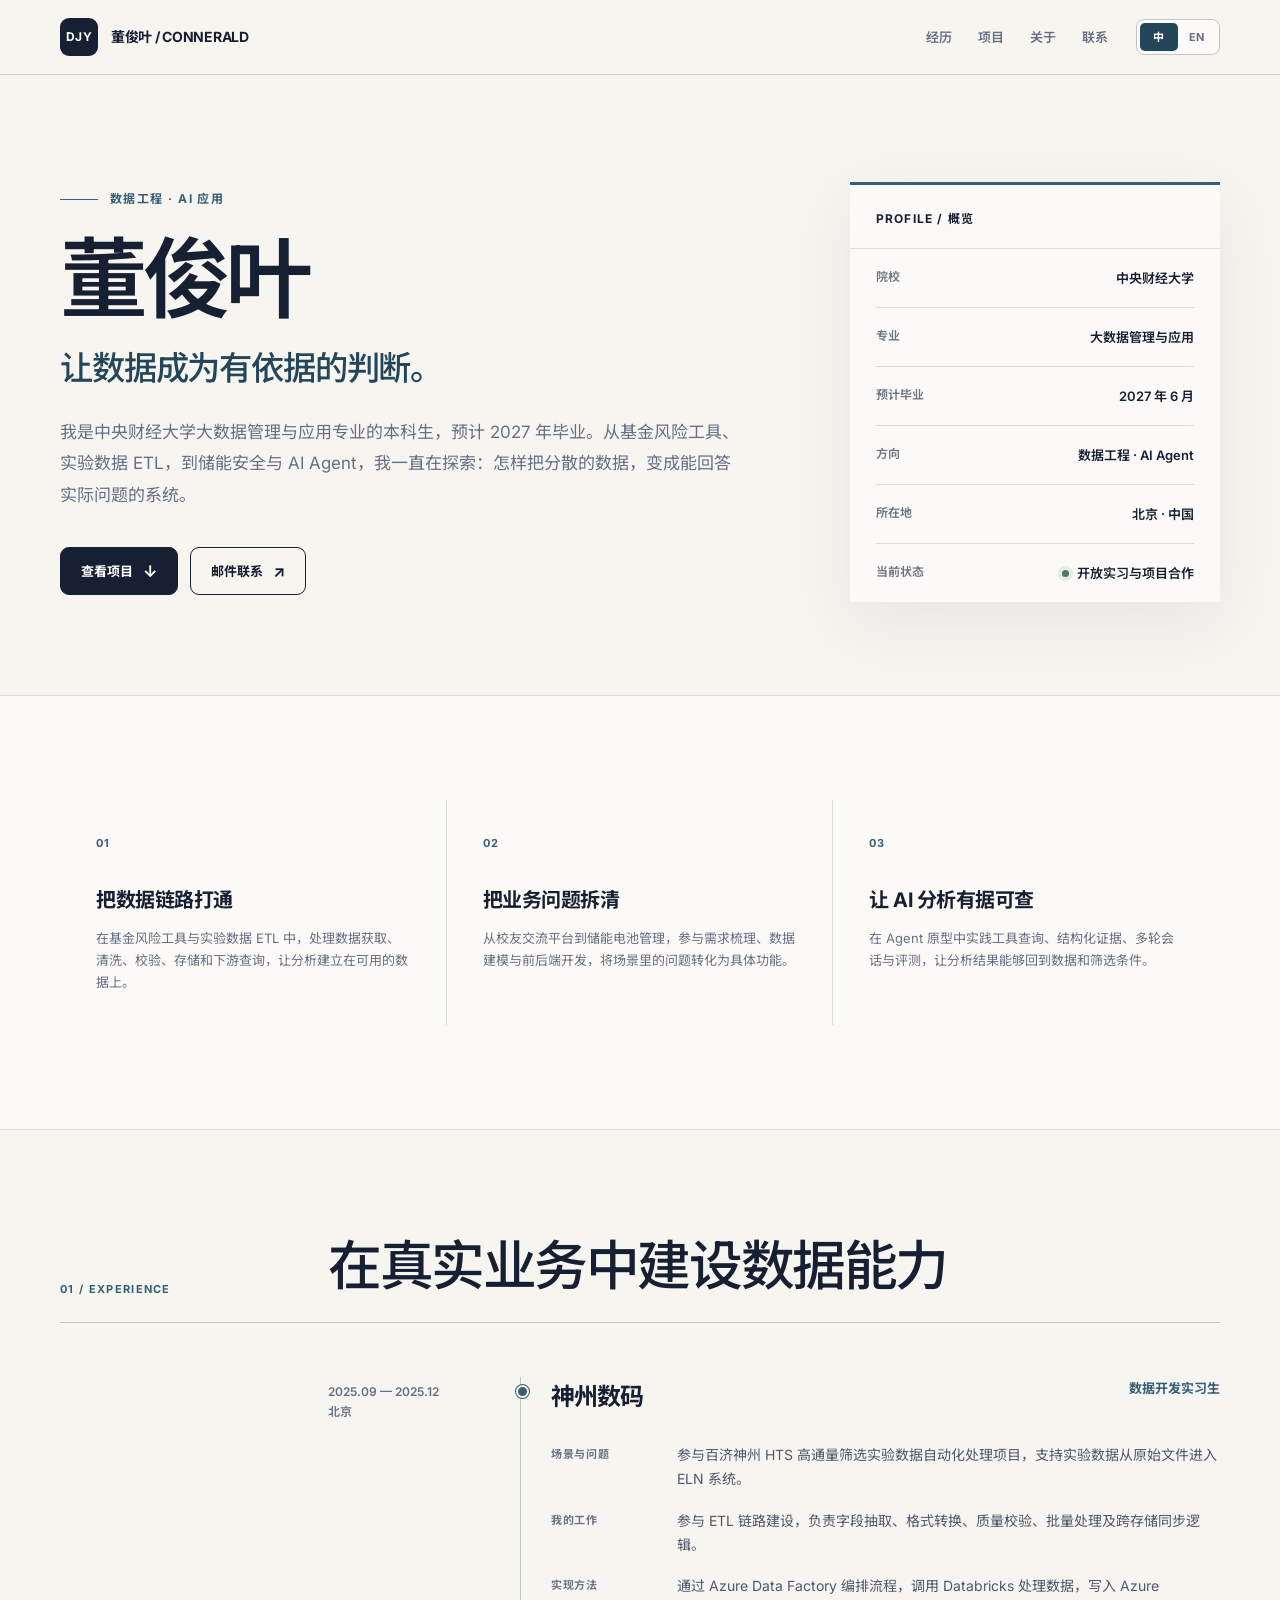
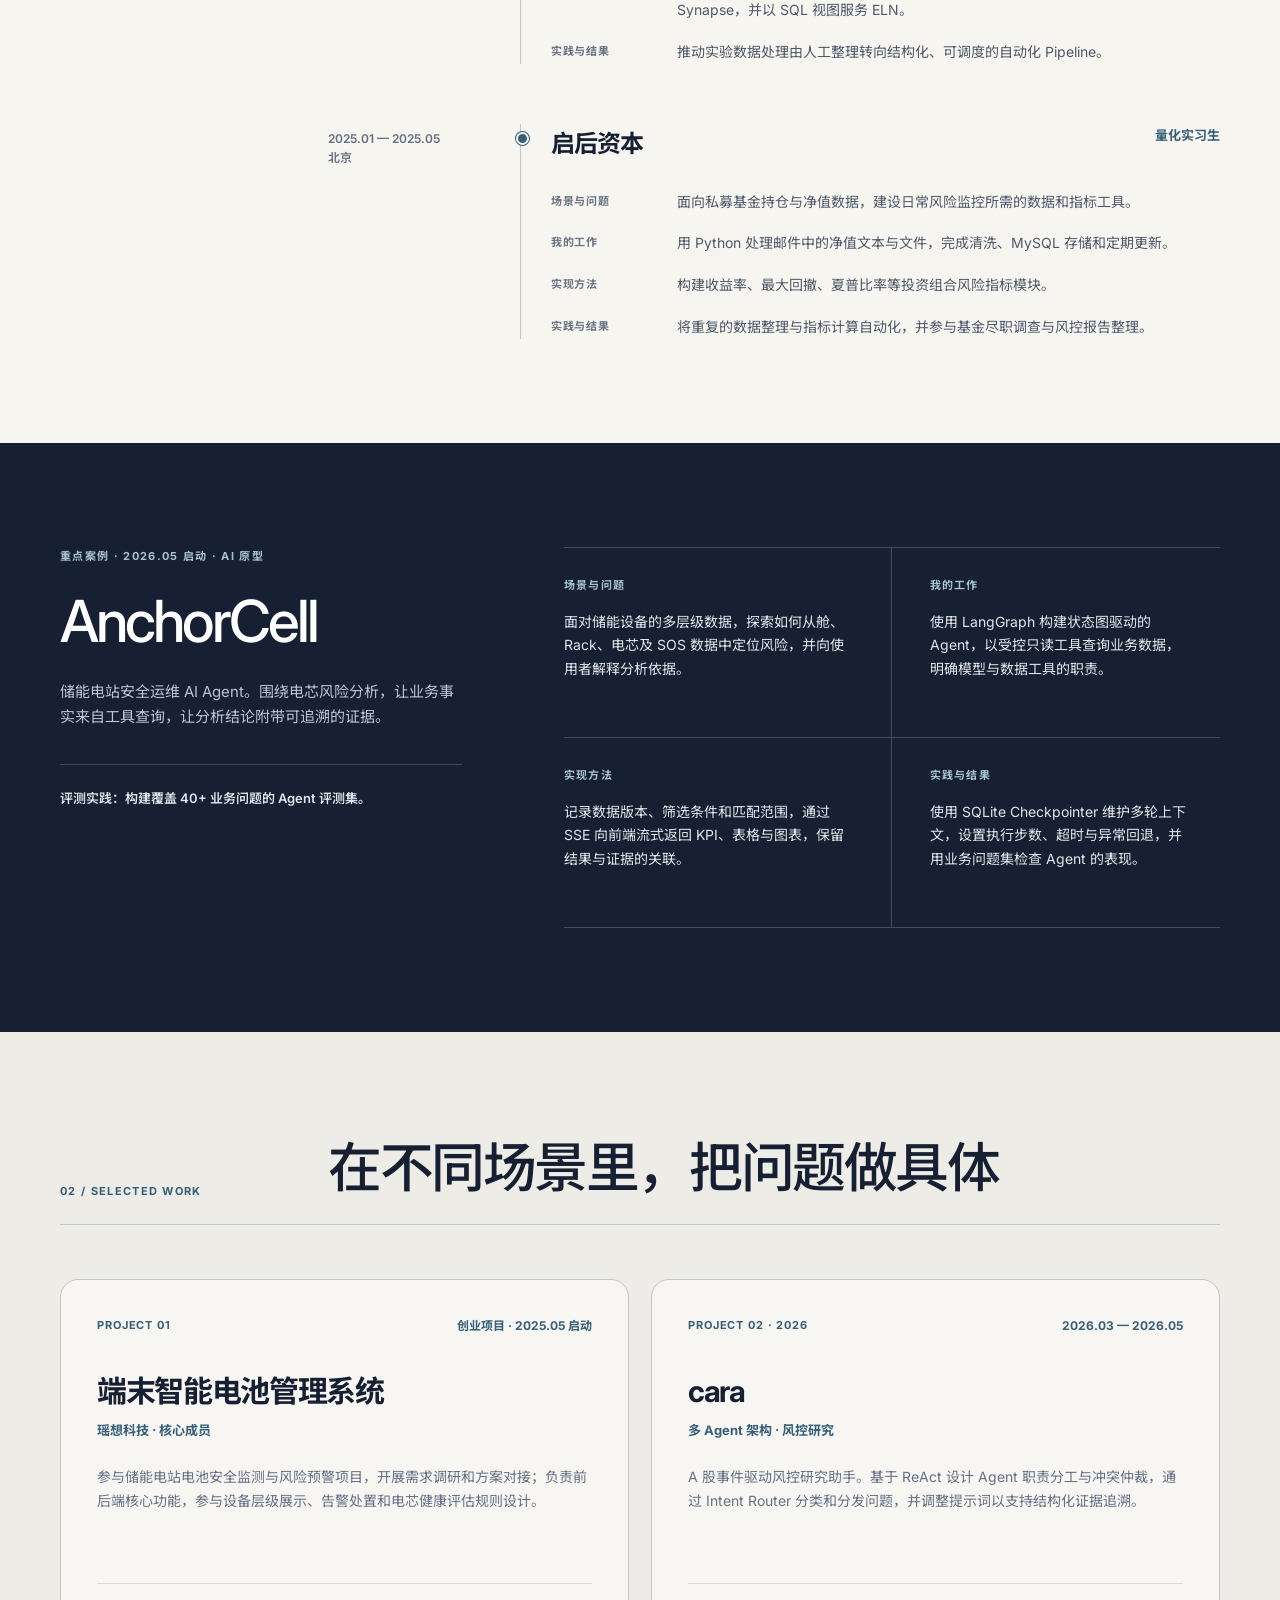
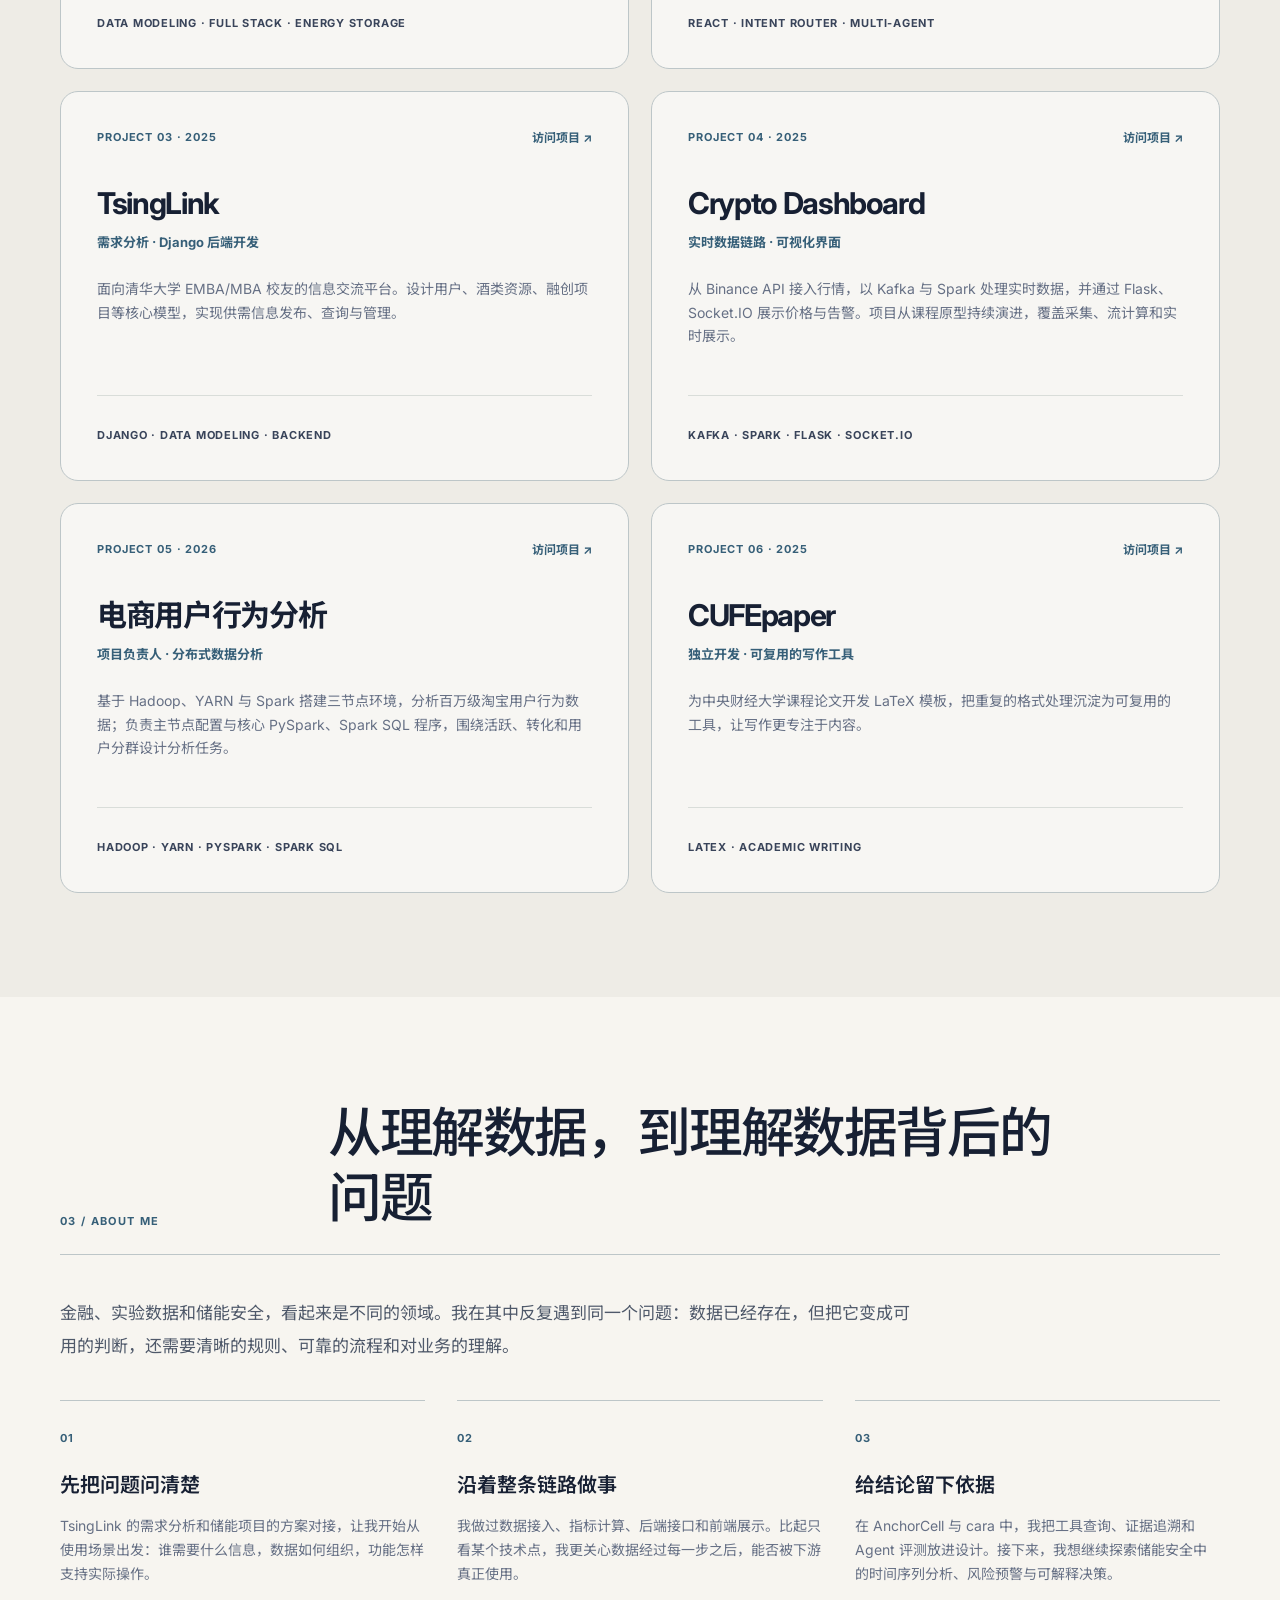
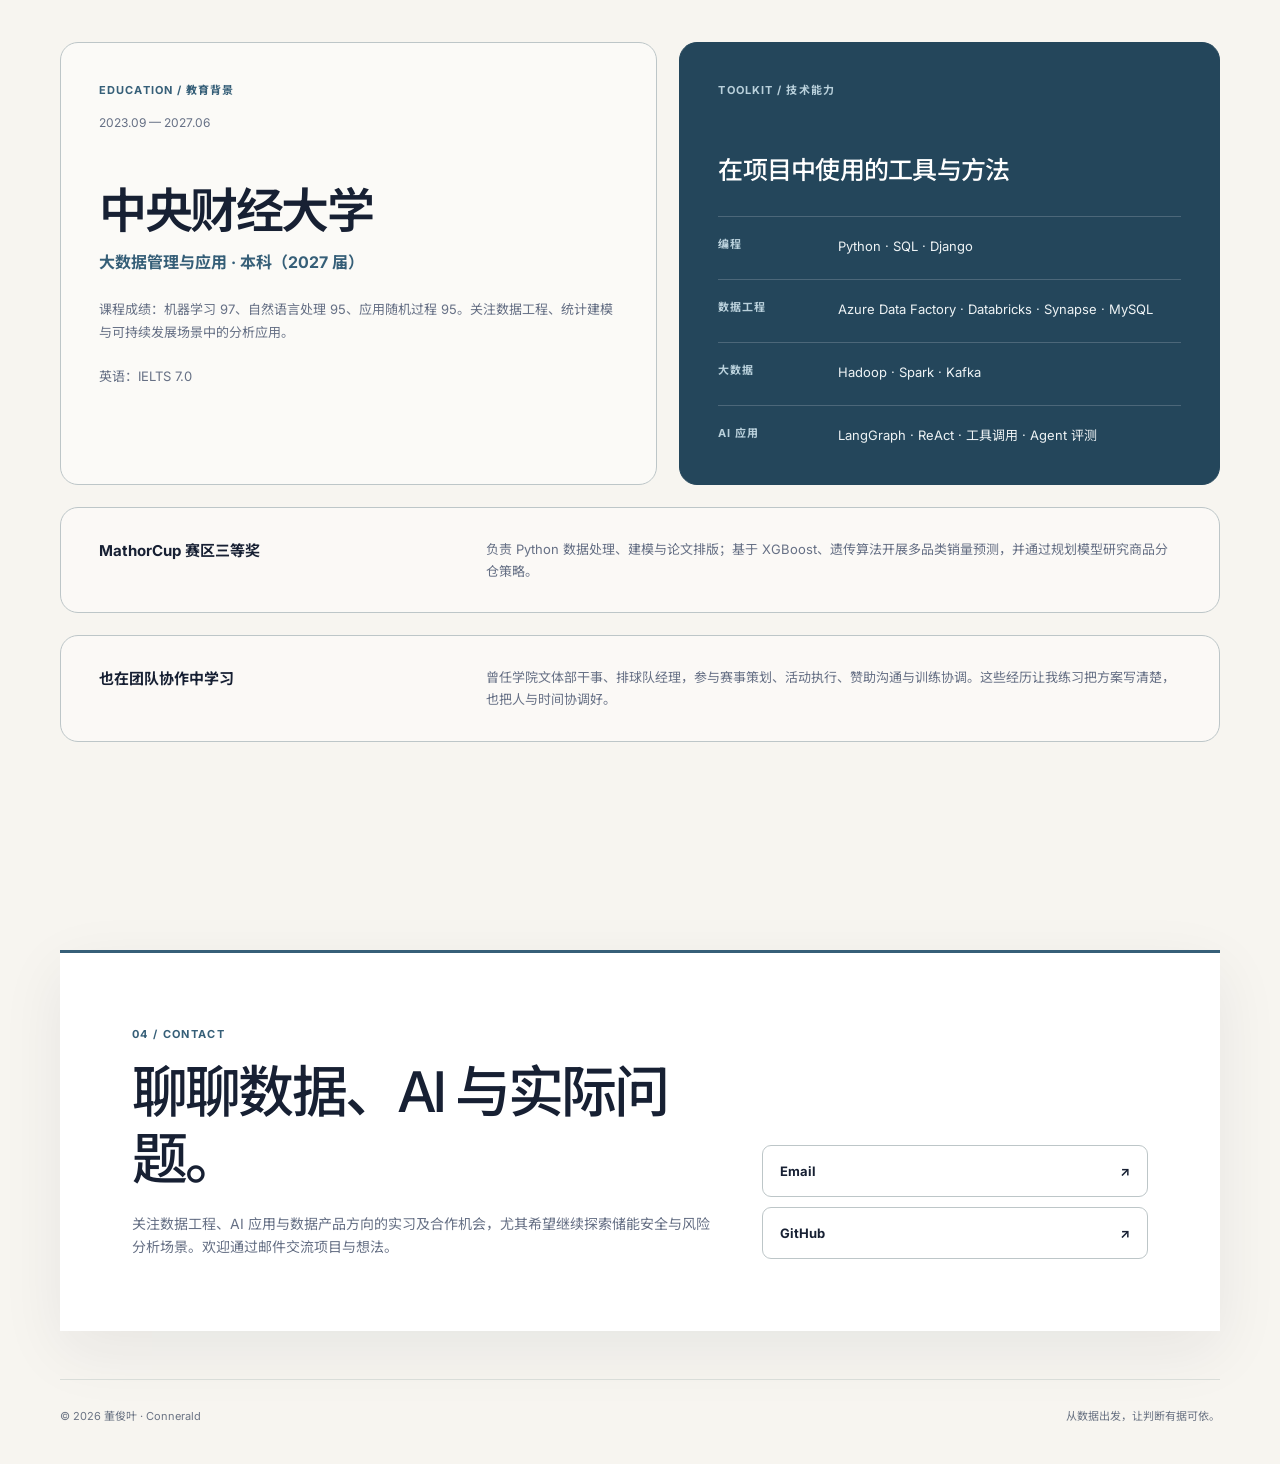
==== commit 2871ff75: "feat: update portfolio with data engineering and AI projects" ====
--- a/index.html
+++ b/index.html
@@ -4,17 +4,17 @@
   <meta charset="utf-8">
   <meta name="viewport" content="width=device-width, initial-scale=1">
   <meta name="theme-color" content="#f7f5f0">
-  <meta name="description" content="董俊叶的个人主页——连接业务需求、数据工程与技术产品，将复杂问题推进为可靠、可用的系统。">
-  <meta property="og:title" content="董俊叶｜数据工程与技术产品">
-  <meta property="og:description" content="连接业务需求、数据链路与产品方案，将复杂问题推进为可靠、可用的系统。">
+  <meta name="description" content="董俊叶，中央财经大学大数据管理与应用本科生。以数据工程为基础，探索储能安全、风险分析与可追溯的 AI Agent 应用。">
+  <meta property="og:title" content="董俊叶｜数据工程与 AI 应用">
+  <meta property="og:description" content="从数据处理到风险分析，探索有业务依据、结论可追溯的 AI 应用。">
   <meta property="og:type" content="website">
   <meta property="og:locale" content="zh_CN">
   <meta property="og:image" content="https://connerald.github.io/og.png">
   <meta name="twitter:card" content="summary_large_image">
-  <meta name="twitter:title" content="董俊叶｜数据工程与技术产品">
-  <meta name="twitter:description" content="连接业务需求、数据链路与产品方案，将复杂问题推进为可靠、可用的系统。">
+  <meta name="twitter:title" content="董俊叶｜数据工程与 AI 应用">
+  <meta name="twitter:description" content="从数据处理到风险分析，探索有业务依据、结论可追溯的 AI 应用。">
   <meta name="twitter:image" content="https://connerald.github.io/og.png">
-  <title>董俊叶｜数据工程与技术产品</title>
+  <title>董俊叶｜数据工程与 AI 应用</title>
   <link rel="preconnect" href="https://fonts.googleapis.com">
   <link rel="preconnect" href="https://fonts.gstatic.com" crossorigin>
   <link href="https://fonts.googleapis.com/css2?family=Inter:wght@400;500;600;700&family=Noto+Sans+SC:wght@400;500;600;700&display=swap" rel="stylesheet">
@@ -316,7 +316,7 @@
     .project-grid { display: grid; grid-template-columns: repeat(2, 1fr); gap: 22px; }
     .project-card {
       display: flex;
-      min-height: 440px;
+      min-height: 390px;
       padding: 36px;
       border: 1px solid var(--line-strong);
       border-radius: var(--radius);
@@ -328,7 +328,7 @@
     .project-top { display: flex; align-items: flex-start; justify-content: space-between; gap: 20px; }
     .project-no { color: var(--accent); font-size: 11px; font-weight: 700; letter-spacing: .08em; }
     .project-link { color: var(--accent); font-size: 12px; font-weight: 700; }
-    .project-card h3 { margin: 48px 0 10px; font-size: 34px; line-height: 1.2; letter-spacing: -.045em; }
+    .project-card h3 { margin: 36px 0 10px; font-size: 30px; line-height: 1.2; letter-spacing: -.045em; }
     .project-role { margin: 0; color: var(--accent); font-size: 13px; font-weight: 700; }
     .project-description { margin: 24px 0 0; color: var(--muted); font-size: 14px; }
     .project-stack {
@@ -342,6 +342,12 @@
       text-transform: uppercase;
     }
 
+    .about-intro { max-width: 850px; margin: -12px 0 38px; color: #4f596a; font-size: 17px; line-height: 1.9; }
+    .principles { display: grid; grid-template-columns: repeat(3, minmax(0, 1fr)); gap: 32px; margin-bottom: 56px; }
+    .principle { padding-top: 22px; border-top: 1px solid var(--line-strong); }
+    .principle h3 { margin: 18px 0 12px; font-size: 20px; font-weight: 600; }
+    .principle p { margin: 0; color: var(--muted); font-size: 14px; }
+    .education-dates { margin-top: 14px; color: var(--muted); font-size: 12px; }
     .about-grid { display: grid; grid-template-columns: 1.05fr .95fr; gap: 22px; }
     .about-card {
       min-height: 420px;
@@ -351,7 +357,7 @@
       background: rgba(255,255,255,.5);
     }
     .card-label { color: var(--accent); font-size: 11px; font-weight: 700; letter-spacing: .1em; text-transform: uppercase; }
-    .school { margin: 94px 0 10px; font-size: clamp(34px, 4vw, 48px); line-height: 1.2; letter-spacing: -.05em; font-weight: 600; }
+    .school { margin: 48px 0 10px; font-size: clamp(34px, 4vw, 48px); line-height: 1.2; letter-spacing: -.05em; font-weight: 600; }
     .major { color: var(--accent); font-size: 16px; font-weight: 700; }
     .education-meta { margin-top: 22px; color: var(--muted); font-size: 13px; }
     .skills-card { color: #fff; background: var(--accent-dark); border-color: var(--accent-dark); }
@@ -456,10 +462,12 @@
         padding: 24px 0;
         border-right: 0;
       }
-      .project-grid { grid-template-columns: 1fr; }
+      .project-grid, .principles { grid-template-columns: 1fr; }
       .project-card { min-height: 380px; padding: 28px; }
       .about-card { min-height: 0; padding: 28px; }
-      .school { margin-top: 64px; }
+      .school { margin-top: 40px; }
+      .about-intro { font-size: 15px; }
+      .principles { gap: 26px; }
       .skill-group { grid-template-columns: 1fr; gap: 7px; }
       .award-note { grid-template-columns: 1fr; gap: 10px; padding: 25px 28px; }
       .contact-box { padding: 34px 25px; }
@@ -504,9 +512,9 @@
 <body>
   <a class="skip-link" href="#main" data-i18n="skip">跳至主要内容</a>
 
-  <nav class="nav" aria-label="主导航" data-i18n-aria="navLabel">
+  <nav class="nav" data-i18n-aria="navLabel" aria-label="主导航">
     <div class="nav-inner shell">
-      <a class="brand" href="#top" aria-label="返回首页" data-i18n-aria="homeLabel">
+      <a class="brand" href="#top" data-i18n-aria="homeLabel" aria-label="返回首页">
         <span class="brand-mark">DJY</span>
         <span class="brand-name">董俊叶 / CONNERALD</span>
       </a>
@@ -517,7 +525,7 @@
           <a href="#about" data-i18n="navAbout">关于</a>
           <a href="#contact" data-i18n="navContact">联系</a>
         </div>
-        <div class="language-switch" role="group" aria-label="语言选择" data-i18n-aria="languageLabel">
+        <div class="language-switch" role="group" data-i18n-aria="languageLabel" aria-label="语言选择">
           <button type="button" data-lang="zh" aria-pressed="true">中</button>
           <button type="button" data-lang="en" aria-pressed="false">EN</button>
         </div>
@@ -528,48 +536,48 @@
   <main id="main">
     <header class="hero shell" id="top">
       <div class="hero-copy">
-        <div class="eyebrow" data-i18n="heroEyebrow">数据工程 · 技术产品</div>
+        <div class="eyebrow" data-i18n="heroEyebrow">数据工程 · AI 应用</div>
         <h1 data-i18n="name">董俊叶</h1>
-        <p class="hero-role" data-i18n="heroRole">连接业务需求、数据链路与可用系统。</p>
-        <p class="hero-summary" data-i18n="heroSummary">中央财经大学大数据管理与应用本科生。关注数据工程、云端 ETL 与智能系统开发，能够从业务场景出发，把分析方法和技术方案推进为可靠、可落地的产品。</p>
+        <p class="hero-role" data-i18n="heroRole">让数据成为有依据的判断。</p>
+        <p class="hero-summary" data-i18n="heroSummary">我是中央财经大学大数据管理与应用专业的本科生，预计 2027 年毕业。从基金风险工具、实验数据 ETL，到储能安全与 AI Agent，我一直在探索：怎样把分散的数据，变成能回答实际问题的系统。</p>
         <div class="hero-actions">
-          <a class="button" href="#experience"><span data-i18n="viewExperience">查看经历</span><span class="arrow" aria-hidden="true">↓</span></a>
+          <a class="button" href="#projects"><span data-i18n="viewProjects">查看项目</span><span class="arrow" aria-hidden="true">↓</span></a>
           <a class="button secondary" href="mailto:connerald359@163.com"><span data-i18n="emailMe">邮件联系</span><span class="arrow" aria-hidden="true">↗</span></a>
         </div>
       </div>
 
-      <aside class="profile-panel reveal" aria-label="个人概览" data-i18n-aria="profileLabel">
+      <aside class="profile-panel reveal" data-i18n-aria="profileLabel" aria-label="个人概览">
         <h2 class="profile-heading" data-i18n="profileHeading">Profile / 概览</h2>
         <dl class="profile-list">
           <div class="profile-row"><dt data-i18n="profileSchoolLabel">院校</dt><dd data-i18n="profileSchool">中央财经大学</dd></div>
           <div class="profile-row"><dt data-i18n="profileMajorLabel">专业</dt><dd data-i18n="profileMajor">大数据管理与应用</dd></div>
-          <div class="profile-row"><dt data-i18n="profileGraduationLabel">毕业时间</dt><dd data-i18n="profileGraduation">2027 年 6 月</dd></div>
-          <div class="profile-row"><dt data-i18n="profileFocusLabel">方向</dt><dd data-i18n="profileFocus">数据工程 · 技术产品</dd></div>
+          <div class="profile-row"><dt data-i18n="profileGraduationLabel">预计毕业</dt><dd data-i18n="profileGraduation">2027 年 6 月</dd></div>
+          <div class="profile-row"><dt data-i18n="profileFocusLabel">方向</dt><dd data-i18n="profileFocus">数据工程 · AI Agent</dd></div>
           <div class="profile-row"><dt data-i18n="profileLocationLabel">所在地</dt><dd data-i18n="profileLocation">北京 · 中国</dd></div>
           <div class="profile-row">
             <dt data-i18n="profileStatusLabel">当前状态</dt>
-            <dd class="status-inline"><span class="status-dot" aria-hidden="true"></span><span data-i18n="profileStatus">开放实习与合作机会</span></dd>
+            <dd class="status-inline"><span class="status-dot" aria-hidden="true"></span><span data-i18n="profileStatus">开放实习与项目合作</span></dd>
           </div>
         </dl>
       </aside>
     </header>
 
-    <section class="capabilities" aria-label="核心能力" data-i18n-aria="capabilitiesLabel">
+    <section class="capabilities" data-i18n-aria="capabilitiesLabel" aria-label="核心能力">
       <div class="capability-grid shell">
         <article class="capability reveal">
           <div class="capability-no">01</div>
-          <h2 data-i18n="capability1Title">数据链路与工程实现</h2>
-          <p data-i18n="capability1Body">从原始数据接入、清洗、校验与调度，到数仓落地和下游系统服务。</p>
+          <h2 data-i18n="capability1Title">把数据链路打通</h2>
+          <p data-i18n="capability1Body">在基金风险工具与实验数据 ETL 中，处理数据获取、清洗、校验、存储和下游查询，让分析建立在可用的数据上。</p>
         </article>
         <article class="capability reveal">
           <div class="capability-no">02</div>
-          <h2 data-i18n="capability2Title">业务问题与产品方案</h2>
-          <p data-i18n="capability2Body">理解行业场景与使用需求，将模糊问题拆解为可实现、可验证的系统能力。</p>
+          <h2 data-i18n="capability2Title">把业务问题拆清</h2>
+          <p data-i18n="capability2Body">从校友交流平台到储能电池管理，参与需求梳理、数据建模与前后端开发，将场景里的问题转化为具体功能。</p>
         </article>
         <article class="capability reveal">
           <div class="capability-no">03</div>
-          <h2 data-i18n="capability3Title">分析方法与智能应用</h2>
-          <p data-i18n="capability3Body">结合机器学习、实时计算与可视化，支持风险监控、预测和业务决策。</p>
+          <h2 data-i18n="capability3Title">让 AI 分析有据可查</h2>
+          <p data-i18n="capability3Body">在 Agent 原型中实践工具查询、结构化证据、多轮会话与评测，让分析结果能够回到数据和筛选条件。</p>
         </article>
       </div>
     </section>
@@ -589,10 +597,10 @@
                 <div class="experience-role" data-i18n="dcRole">数据开发实习生</div>
               </div>
               <div class="experience-points">
-                <div class="evidence-row"><div class="evidence-label" data-i18n="contextLabel">业务背景</div><p data-i18n="dcContext">参与百济神州 HTS 高通量筛选实验数据自动化处理项目，支持实验数据从原始文件进入 ELN 系统。</p></div>
-                <div class="evidence-row"><div class="evidence-label" data-i18n="responsibilityLabel">个人职责</div><p data-i18n="dcResponsibility">参与 ETL 链路建设，负责字段抽取、格式转换、质量校验、批量处理及跨存储同步逻辑。</p></div>
-                <div class="evidence-row"><div class="evidence-label" data-i18n="solutionLabel">技术方案</div><p data-i18n="dcSolution">通过 Azure Data Factory 编排流程，调用 Databricks 处理数据，写入 Azure Synapse，并以 SQL 视图服务 ELN。</p></div>
-                <div class="evidence-row"><div class="evidence-label" data-i18n="valueLabel">交付价值</div><p data-i18n="dcValue">推动实验数据处理由人工整理转向结构化、可调度的自动化 Pipeline。</p></div>
+                <div class="evidence-row"><div class="evidence-label" data-i18n="contextLabel">场景与问题</div><p data-i18n="dcContext">参与百济神州 HTS 高通量筛选实验数据自动化处理项目，支持实验数据从原始文件进入 ELN 系统。</p></div>
+                <div class="evidence-row"><div class="evidence-label" data-i18n="responsibilityLabel">我的工作</div><p data-i18n="dcResponsibility">参与 ETL 链路建设，负责字段抽取、格式转换、质量校验、批量处理及跨存储同步逻辑。</p></div>
+                <div class="evidence-row"><div class="evidence-label" data-i18n="solutionLabel">实现方法</div><p data-i18n="dcSolution">通过 Azure Data Factory 编排流程，调用 Databricks 处理数据，写入 Azure Synapse，并以 SQL 视图服务 ELN。</p></div>
+                <div class="evidence-row"><div class="evidence-label" data-i18n="valueLabel">实践与结果</div><p data-i18n="dcValue">推动实验数据处理由人工整理转向结构化、可调度的自动化 Pipeline。</p></div>
               </div>
             </div>
           </article>
@@ -605,10 +613,10 @@
                 <div class="experience-role" data-i18n="qhRole">量化实习生</div>
               </div>
               <div class="experience-points">
-                <div class="evidence-row"><div class="evidence-label" data-i18n="contextLabel">业务背景</div><p data-i18n="qhContext">面向私募基金持仓与净值数据，建设日常风险监控所需的数据和指标工具。</p></div>
-                <div class="evidence-row"><div class="evidence-label" data-i18n="responsibilityLabel">个人职责</div><p data-i18n="qhResponsibility">使用 Python 打通净值数据的自动获取、清洗、存储与定期更新流程。</p></div>
-                <div class="evidence-row"><div class="evidence-label" data-i18n="solutionLabel">技术方案</div><p data-i18n="qhSolution">构建收益率、最大回撤、夏普比率等投资组合风险指标模块。</p></div>
-                <div class="evidence-row"><div class="evidence-label" data-i18n="valueLabel">交付价值</div><p data-i18n="qhValue">减少人工统计步骤，为持仓风险管理提供稳定、可复用的分析工具。</p></div>
+                <div class="evidence-row"><div class="evidence-label" data-i18n="contextLabel">场景与问题</div><p data-i18n="qhContext">面向私募基金持仓与净值数据，建设日常风险监控所需的数据和指标工具。</p></div>
+                <div class="evidence-row"><div class="evidence-label" data-i18n="responsibilityLabel">我的工作</div><p data-i18n="qhResponsibility">用 Python 处理邮件中的净值文本与文件，完成清洗、MySQL 存储和定期更新。</p></div>
+                <div class="evidence-row"><div class="evidence-label" data-i18n="solutionLabel">实现方法</div><p data-i18n="qhSolution">构建收益率、最大回撤、夏普比率等投资组合风险指标模块。</p></div>
+                <div class="evidence-row"><div class="evidence-label" data-i18n="valueLabel">实践与结果</div><p data-i18n="qhValue">将重复的数据整理与指标计算自动化，并参与基金尽职调查与风控报告整理。</p></div>
               </div>
             </div>
           </article>
@@ -619,16 +627,16 @@
     <section class="case-study" aria-labelledby="venture-title">
       <div class="case-layout shell reveal">
         <div>
-          <div class="case-kicker" data-i18n="ventureKicker">重点案例 · 2025—2027</div>
-          <h2 id="venture-title" data-i18n="ventureTitle">瑶想科技<br>端末智能电池管理系统</h2>
-          <p class="case-lead" data-i18n="ventureLead">面向储能电站的电池安全监测、风险预警与站控联动，连接现场设备数据、业务规则和系统操作。</p>
-          <div class="case-award" data-i18n="ventureAward">2025 中央财经大学大学生创新创业训练计划校赛一等奖冠军</div>
+          <div class="case-kicker" data-i18n="ventureKicker">重点案例 · 2026.05 启动 · AI 原型</div>
+          <h2 id="venture-title" data-i18n="ventureTitle">AnchorCell</h2>
+          <p class="case-lead" data-i18n="ventureLead">储能电站安全运维 AI Agent。围绕电芯风险分析，让业务事实来自工具查询，让分析结论附带可追溯的证据。</p>
+          <div class="case-award" data-i18n="ventureAward">评测实践：构建覆盖 40+ 业务问题的 Agent 评测集。</div>
         </div>
         <div class="case-details">
-          <article class="case-detail"><h3 data-i18n="contextLabel">业务背景</h3><p data-i18n="ventureContext">参与国家电网萧山电站、苏州精控能源高邮大储等场景的需求调研与方案对接。</p></article>
-          <article class="case-detail"><h3 data-i18n="responsibilityLabel">个人职责</h3><p data-i18n="ventureResponsibility">作为核心成员负责系统前后端核心功能，并协同推进需求澄清和产品实现。</p></article>
-          <article class="case-detail"><h3 data-i18n="solutionLabel">技术方案</h3><p data-i18n="ventureSolution">围绕设备数据管理、状态展示、告警处置和站控联动组织系统能力。</p></article>
-          <article class="case-detail"><h3 data-i18n="valueLabel">交付价值</h3><p data-i18n="ventureValue">参与电芯健康评估与风险预警规则设计，将安全监测需求落实到可使用的系统流程。</p></article>
+          <article class="case-detail"><h3 data-i18n="contextLabel">场景与问题</h3><p data-i18n="ventureContext">面对储能设备的多层级数据，探索如何从舱、Rack、电芯及 SOS 数据中定位风险，并向使用者解释分析依据。</p></article>
+          <article class="case-detail"><h3 data-i18n="responsibilityLabel">我的工作</h3><p data-i18n="ventureResponsibility">使用 LangGraph 构建状态图驱动的 Agent，以受控只读工具查询业务数据，明确模型与数据工具的职责。</p></article>
+          <article class="case-detail"><h3 data-i18n="solutionLabel">实现方法</h3><p data-i18n="ventureSolution">记录数据版本、筛选条件和匹配范围，通过 SSE 向前端流式返回 KPI、表格与图表，保留结果与证据的关联。</p></article>
+          <article class="case-detail"><h3 data-i18n="valueLabel">实践与结果</h3><p data-i18n="ventureValue">使用 SQLite Checkpointer 维护多轮上下文，设置执行步数、超时与异常回退，并用业务问题集检查 Agent 的表现。</p></article>
         </div>
       </div>
     </section>
@@ -637,22 +645,50 @@
       <div class="shell">
         <div class="section-heading reveal">
           <div class="section-label" data-i18n="projectsLabel">02 / Selected Work</div>
-          <h2 data-i18n="projectsHeading">从需求分析到可运行产品</h2>
+          <h2 data-i18n="projectsHeading">在不同场景里，把问题做具体</h2>
         </div>
         <div class="project-grid">
-          <a class="project-card reveal" href="https://gitee.com/oceanccc/tsing-link" target="_blank" rel="noreferrer" data-i18n-aria="tsingLinkAria">
-            <div class="project-top"><span class="project-no">PROJECT 01 · 2025</span><span class="project-link" data-i18n="visitProject">访问项目 ↗</span></div>
+          <article class="project-card reveal">
+            <div class="project-top"><span class="project-no">PROJECT 01</span><span class="project-link" data-i18n="yaoxiangStatus">创业项目 · 2025.05 启动</span></div>
+            <h3 data-i18n="yaoxiangTitle">端末智能电池管理系统</h3>
+            <p class="project-role" data-i18n="yaoxiangRole">瑶想科技 · 核心成员</p>
+            <p class="project-description" data-i18n="yaoxiangDescription">参与储能电站电池安全监测与风险预警项目，开展需求调研和方案对接；负责前后端核心功能，参与设备层级展示、告警处置和电芯健康评估规则设计。</p>
+            <div class="project-stack">Data Modeling · Full Stack · Energy Storage</div>
+          </article>
+          <article class="project-card reveal">
+            <div class="project-top"><span class="project-no">PROJECT 02 · 2026</span><span class="project-link" data-i18n="caraStatus">2026.03 — 2026.05</span></div>
+            <h3>cara</h3>
+            <p class="project-role" data-i18n="caraRole">多 Agent 架构 · 风控研究</p>
+            <p class="project-description" data-i18n="caraDescription">A 股事件驱动风控研究助手。基于 ReAct 设计 Agent 职责分工与冲突仲裁，通过 Intent Router 分类和分发问题，并调整提示词以支持结构化证据追溯。</p>
+            <div class="project-stack">ReAct · Intent Router · Multi-agent</div>
+          </article>
+          <a class="project-card reveal" href="https://gitee.com/oceanccc/tsing-link" target="_blank" rel="noreferrer" data-i18n-aria="tsingLinkAria" aria-label="访问 TsingLink 项目">
+            <div class="project-top"><span class="project-no">PROJECT 03 · 2025</span><span class="project-link" data-i18n="visitProject">访问项目 ↗</span></div>
             <h3>TsingLink</h3>
             <p class="project-role" data-i18n="tsingRole">需求分析 · Django 后端开发</p>
             <p class="project-description" data-i18n="tsingDescription">面向清华大学 EMBA/MBA 校友的信息交流平台。设计用户、酒类资源、融创项目等核心模型，实现供需信息发布、查询与管理。</p>
             <div class="project-stack">Django · Data Modeling · Backend</div>
           </a>
-          <a class="project-card reveal" href="https://github.com/connerald/crypto-dashboard" target="_blank" rel="noreferrer" data-i18n-aria="cryptoAria">
-            <div class="project-top"><span class="project-no">PROJECT 02 · 2025</span><span class="project-link" data-i18n="visitProject">访问项目 ↗</span></div>
+          <a class="project-card reveal" href="https://github.com/connerald/crypto-dashboard" target="_blank" rel="noreferrer" data-i18n-aria="cryptoAria" aria-label="访问 Crypto Dashboard 项目">
+            <div class="project-top"><span class="project-no">PROJECT 04 · 2025</span><span class="project-link" data-i18n="visitProject">访问项目 ↗</span></div>
             <h3>Crypto Dashboard</h3>
             <p class="project-role" data-i18n="cryptoRole">实时数据链路 · 可视化界面</p>
-            <p class="project-description" data-i18n="cryptoDescription">接入 Binance API 监听价格动态，以 Kafka 与 Spark Streaming 完成实时流计算，并搭建 Highcharts 行情数据看板。</p>
-            <div class="project-stack">Kafka · Spark Streaming · Highcharts</div>
+            <p class="project-description" data-i18n="cryptoDescription">从 Binance API 接入行情，以 Kafka 与 Spark 处理实时数据，并通过 Flask、Socket.IO 展示价格与告警。项目从课程原型持续演进，覆盖采集、流计算和实时展示。</p>
+            <div class="project-stack">Kafka · Spark · Flask · Socket.IO</div>
+          </a>
+          <a class="project-card reveal" href="https://github.com/connerald/cufe-bdmma2026s" target="_blank" rel="noreferrer" data-i18n-aria="behaviorAria" aria-label="访问电商用户行为分析项目">
+            <div class="project-top"><span class="project-no">PROJECT 05 · 2026</span><span class="project-link" data-i18n="visitProject">访问项目 ↗</span></div>
+            <h3 data-i18n="behaviorTitle">电商用户行为分析</h3>
+            <p class="project-role" data-i18n="behaviorRole">项目负责人 · 分布式数据分析</p>
+            <p class="project-description" data-i18n="behaviorDescription">基于 Hadoop、YARN 与 Spark 搭建三节点环境，分析百万级淘宝用户行为数据；负责主节点配置与核心 PySpark、Spark SQL 程序，围绕活跃、转化和用户分群设计分析任务。</p>
+            <div class="project-stack">Hadoop · YARN · PySpark · Spark SQL</div>
+          </a>
+          <a class="project-card reveal" href="https://github.com/connerald/CUFEpaper" target="_blank" rel="noreferrer" data-i18n-aria="paperAria" aria-label="访问 CUFEpaper 项目">
+            <div class="project-top"><span class="project-no">PROJECT 06 · 2025</span><span class="project-link" data-i18n="visitProject">访问项目 ↗</span></div>
+            <h3>CUFEpaper</h3>
+            <p class="project-role" data-i18n="paperRole">独立开发 · 可复用的写作工具</p>
+            <p class="project-description" data-i18n="paperDescription">为中央财经大学课程论文开发 LaTeX 模板，把重复的格式处理沉淀为可复用的工具，让写作更专注于内容。</p>
+            <div class="project-stack">LaTeX · Academic Writing</div>
           </a>
         </div>
       </div>
@@ -661,29 +697,41 @@
     <section id="about">
       <div class="shell">
         <div class="section-heading reveal">
-          <div class="section-label" data-i18n="aboutLabel">03 / Foundation</div>
-          <h2 data-i18n="aboutHeading">教育背景与技术底座</h2>
+          <div class="section-label" data-i18n="aboutLabel">03 / About Me</div>
+          <h2 data-i18n="aboutHeading">从理解数据，到理解数据背后的问题</h2>
+        </div>
+        <p class="about-intro reveal" data-i18n="aboutIntro">金融、实验数据和储能安全，看起来是不同的领域。我在其中反复遇到同一个问题：数据已经存在，但把它变成可用的判断，还需要清晰的规则、可靠的流程和对业务的理解。</p>
+        <div class="principles">
+          <article class="principle reveal"><span class="capability-no">01</span><h3 data-i18n="principle1Title">先把问题问清楚</h3><p data-i18n="principle1Body">TsingLink 的需求分析和储能项目的方案对接，让我开始从使用场景出发：谁需要什么信息，数据如何组织，功能怎样支持实际操作。</p></article>
+          <article class="principle reveal"><span class="capability-no">02</span><h3 data-i18n="principle2Title">沿着整条链路做事</h3><p data-i18n="principle2Body">我做过数据接入、指标计算、后端接口和前端展示。比起只看某个技术点，我更关心数据经过每一步之后，能否被下游真正使用。</p></article>
+          <article class="principle reveal"><span class="capability-no">03</span><h3 data-i18n="principle3Title">给结论留下依据</h3><p data-i18n="principle3Body">在 AnchorCell 与 cara 中，我把工具查询、证据追溯和 Agent 评测放进设计。接下来，我想继续探索储能安全中的时间序列分析、风险预警与可解释决策。</p></article>
         </div>
         <div class="about-grid">
           <article class="about-card reveal">
-            <div class="card-label">2023.09 — 2027.06</div>
+            <div class="card-label" data-i18n="foundationLabel">Education / 教育背景</div>
+            <div class="education-dates">2023.09 — 2027.06</div>
             <div class="school" data-i18n="school">中央财经大学</div>
-            <div class="major" data-i18n="major">大数据管理与应用 · 本科</div>
-            <div class="education-meta" data-i18n="courses">核心课程：机器学习（97）、应用随机过程（95）、云计算与大数据技术、多元统计与数据挖掘</div>
+            <div class="major" data-i18n="major">大数据管理与应用 · 本科（2027 届）</div>
+            <div class="education-meta" data-i18n="courses">课程成绩：机器学习 97、自然语言处理 95、应用随机过程 95。关注数据工程、统计建模与可持续发展场景中的分析应用。</div>
+            <div class="education-meta" data-i18n="educationLanguage">英语：IELTS 7.0</div>
           </article>
           <article class="about-card skills-card reveal">
             <div class="card-label" data-i18n="toolkitLabel">Toolkit / 技术能力</div>
-            <h3 data-i18n="toolkitHeading">覆盖数据处理、工程实现与智能应用</h3>
+            <h3 data-i18n="toolkitHeading">在项目中使用的工具与方法</h3>
             <div class="skill-groups">
               <div class="skill-group"><strong data-i18n="skillProgramming">编程</strong><span>Python · SQL · Django</span></div>
               <div class="skill-group"><strong data-i18n="skillData">数据工程</strong><span>Azure Data Factory · Databricks · Synapse · MySQL</span></div>
               <div class="skill-group"><strong data-i18n="skillBigData">大数据</strong><span>Hadoop · Spark · Kafka</span></div>
-              <div class="skill-group"><strong data-i18n="skillMethods">分析方法</strong><span data-i18n="skillMethodsValue">机器学习 · 数据挖掘 · 数据可视化</span></div>
+              <div class="skill-group"><strong data-i18n="skillMethods">AI 应用</strong><span data-i18n="skillMethodsValue">LangGraph · ReAct · 工具调用 · Agent 评测</span></div>
             </div>
           </article>
           <article class="award-note reveal">
             <strong data-i18n="mathorTitle">MathorCup 赛区三等奖</strong>
-            <p data-i18n="mathorDescription">基于 XGBoost 与遗传算法完成多品类销售预测，并以多目标规划求解供应链商品分仓策略。</p>
+            <p data-i18n="mathorDescription">负责 Python 数据处理、建模与论文排版；基于 XGBoost、遗传算法开展多品类销量预测，并通过规划模型研究商品分仓策略。</p>
+          </article>
+          <article class="award-note reveal">
+            <strong data-i18n="careerNoteTitle">也在团队协作中学习</strong>
+            <p data-i18n="careerNoteBody">曾任学院文体部干事、排球队经理，参与赛事策划、活动执行、赞助沟通与训练协调。这些经历让我练习把方案写清楚，也把人与时间协调好。</p>
           </article>
         </div>
       </div>
@@ -693,8 +741,8 @@
       <div class="contact-box shell reveal">
         <div>
           <div class="section-label" data-i18n="contactLabel">04 / Contact</div>
-          <h2 data-i18n="contactHeading">一起把复杂问题推进为可用系统。</h2>
-          <p data-i18n="contactBody">正在寻找数据工程、技术产品与智能系统方向的实习和合作机会。欢迎通过邮件或 GitHub 与我联系。</p>
+          <h2 data-i18n="contactHeading">聊聊数据、AI 与实际问题。</h2>
+          <p data-i18n="contactBody">关注数据工程、AI 应用与数据产品方向的实习及合作机会，尤其希望继续探索储能安全与风险分析场景。欢迎通过邮件交流项目与想法。</p>
         </div>
         <div class="contact-links">
           <a class="contact-link" href="mailto:connerald359@163.com"><span>Email</span><span aria-hidden="true">↗</span></a>
@@ -706,106 +754,248 @@
 
   <footer class="shell">
     <span>© <span id="year"></span> 董俊叶 · Connerald</span>
-    <span data-i18n="footerNote">连接业务、数据与可用产品。</span>
+    <span data-i18n="footerNote">从数据出发，让判断有据可依。</span>
   </footer>
 
   <script>
     const translations = {
-      zh: {
-        documentTitle: "董俊叶｜数据工程与技术产品",
-        description: "董俊叶的个人主页——连接业务需求、数据工程与技术产品，将复杂问题推进为可靠、可用的系统。",
-        ogDescription: "连接业务需求、数据链路与产品方案，将复杂问题推进为可靠、可用的系统。",
-        skip: "跳至主要内容", navLabel: "主导航", homeLabel: "返回首页", languageLabel: "语言选择",
-        navExperience: "经历", navProjects: "项目", navAbout: "关于", navContact: "联系",
-        heroEyebrow: "数据工程 · 技术产品", name: "董俊叶", heroRole: "连接业务需求、数据链路与可用系统。",
-        heroSummary: "中央财经大学大数据管理与应用本科生。关注数据工程、云端 ETL 与智能系统开发，能够从业务场景出发，把分析方法和技术方案推进为可靠、可落地的产品。",
-        viewExperience: "查看经历", emailMe: "邮件联系", profileLabel: "个人概览", profileHeading: "Profile / 概览",
-        profileSchoolLabel: "院校", profileSchool: "中央财经大学", profileMajorLabel: "专业", profileMajor: "大数据管理与应用",
-        profileGraduationLabel: "毕业时间", profileGraduation: "2027 年 6 月", profileFocusLabel: "方向", profileFocus: "数据工程 · 技术产品",
-        profileLocationLabel: "所在地", profileLocation: "北京 · 中国", profileStatusLabel: "当前状态", profileStatus: "开放实习与合作机会",
-        capabilitiesLabel: "核心能力", capability1Title: "数据链路与工程实现", capability1Body: "从原始数据接入、清洗、校验与调度，到数仓落地和下游系统服务。",
-        capability2Title: "业务问题与产品方案", capability2Body: "理解行业场景与使用需求，将模糊问题拆解为可实现、可验证的系统能力。",
-        capability3Title: "分析方法与智能应用", capability3Body: "结合机器学习、实时计算与可视化，支持风险监控、预测和业务决策。",
-        experienceLabel: "01 / Experience", experienceHeading: "在真实业务中建设数据能力", beijing: "北京",
-        contextLabel: "业务背景", responsibilityLabel: "个人职责", solutionLabel: "技术方案", valueLabel: "交付价值",
-        dcCompany: "神州数码", dcRole: "数据开发实习生",
-        dcContext: "参与百济神州 HTS 高通量筛选实验数据自动化处理项目，支持实验数据从原始文件进入 ELN 系统。",
-        dcResponsibility: "参与 ETL 链路建设，负责字段抽取、格式转换、质量校验、批量处理及跨存储同步逻辑。",
-        dcSolution: "通过 Azure Data Factory 编排流程，调用 Databricks 处理数据，写入 Azure Synapse，并以 SQL 视图服务 ELN。",
-        dcValue: "推动实验数据处理由人工整理转向结构化、可调度的自动化 Pipeline。",
-        qhCompany: "启后资本", qhRole: "量化实习生",
-        qhContext: "面向私募基金持仓与净值数据，建设日常风险监控所需的数据和指标工具。",
-        qhResponsibility: "使用 Python 打通净值数据的自动获取、清洗、存储与定期更新流程。",
-        qhSolution: "构建收益率、最大回撤、夏普比率等投资组合风险指标模块。",
-        qhValue: "减少人工统计步骤，为持仓风险管理提供稳定、可复用的分析工具。",
-        ventureKicker: "重点案例 · 2025—2027", ventureTitle: "瑶想科技｜端末智能电池管理系统",
-        ventureLead: "面向储能电站的电池安全监测、风险预警与站控联动，连接现场设备数据、业务规则和系统操作。",
-        ventureAward: "2025 中央财经大学大学生创新创业训练计划校赛一等奖冠军",
-        ventureContext: "参与国家电网萧山电站、苏州精控能源高邮大储等场景的需求调研与方案对接。",
-        ventureResponsibility: "作为核心成员负责系统前后端核心功能，并协同推进需求澄清和产品实现。",
-        ventureSolution: "围绕设备数据管理、状态展示、告警处置和站控联动组织系统能力。",
-        ventureValue: "参与电芯健康评估与风险预警规则设计，将安全监测需求落实到可使用的系统流程。",
-        projectsLabel: "02 / Selected Work", projectsHeading: "从需求分析到可运行产品", visitProject: "访问项目 ↗",
-        tsingLinkAria: "访问 TsingLink 项目", tsingRole: "需求分析 · Django 后端开发",
-        tsingDescription: "面向清华大学 EMBA/MBA 校友的信息交流平台。设计用户、酒类资源、融创项目等核心模型，实现供需信息发布、查询与管理。",
-        cryptoAria: "访问 Crypto Dashboard 项目", cryptoRole: "实时数据链路 · 可视化界面",
-        cryptoDescription: "接入 Binance API 监听价格动态，以 Kafka 与 Spark Streaming 完成实时流计算，并搭建 Highcharts 行情数据看板。",
-        aboutLabel: "03 / Foundation", aboutHeading: "教育背景与技术底座", school: "中央财经大学", major: "大数据管理与应用 · 本科",
-        courses: "核心课程：机器学习（97）、应用随机过程（95）、云计算与大数据技术、多元统计与数据挖掘",
-        toolkitLabel: "Toolkit / 技术能力", toolkitHeading: "覆盖数据处理、工程实现与智能应用",
-        skillProgramming: "编程", skillData: "数据工程", skillBigData: "大数据", skillMethods: "分析方法", skillMethodsValue: "机器学习 · 数据挖掘 · 数据可视化",
-        mathorTitle: "MathorCup 赛区三等奖", mathorDescription: "基于 XGBoost 与遗传算法完成多品类销售预测，并以多目标规划求解供应链商品分仓策略。",
-        contactLabel: "04 / Contact", contactHeading: "一起把复杂问题推进为可用系统。",
-        contactBody: "正在寻找数据工程、技术产品与智能系统方向的实习和合作机会。欢迎通过邮件或 GitHub 与我联系。",
-        footerNote: "连接业务、数据与可用产品。"
+      "zh": {
+        "documentTitle": "董俊叶｜数据工程与 AI 应用",
+        "description": "董俊叶，中央财经大学大数据管理与应用本科生。以数据工程为基础，探索储能安全、风险分析与可追溯的 AI Agent 应用。",
+        "ogDescription": "从数据处理到风险分析，探索有业务依据、结论可追溯的 AI 应用。",
+        "skip": "跳至主要内容",
+        "navLabel": "主导航",
+        "homeLabel": "返回首页",
+        "languageLabel": "语言选择",
+        "navExperience": "经历",
+        "navProjects": "项目",
+        "navAbout": "关于",
+        "navContact": "联系",
+        "heroEyebrow": "数据工程 · AI 应用",
+        "name": "董俊叶",
+        "heroRole": "让数据成为有依据的判断。",
+        "heroSummary": "我是中央财经大学大数据管理与应用专业的本科生，预计 2027 年毕业。从基金风险工具、实验数据 ETL，到储能安全与 AI Agent，我一直在探索：怎样把分散的数据，变成能回答实际问题的系统。",
+        "emailMe": "邮件联系",
+        "profileLabel": "个人概览",
+        "profileHeading": "Profile / 概览",
+        "profileSchoolLabel": "院校",
+        "profileSchool": "中央财经大学",
+        "profileMajorLabel": "专业",
+        "profileMajor": "大数据管理与应用",
+        "profileGraduationLabel": "预计毕业",
+        "profileGraduation": "2027 年 6 月",
+        "profileFocusLabel": "方向",
+        "profileFocus": "数据工程 · AI Agent",
+        "profileLocationLabel": "所在地",
+        "profileLocation": "北京 · 中国",
+        "profileStatusLabel": "当前状态",
+        "profileStatus": "开放实习与项目合作",
+        "capabilitiesLabel": "核心能力",
+        "capability1Title": "把数据链路打通",
+        "capability1Body": "在基金风险工具与实验数据 ETL 中，处理数据获取、清洗、校验、存储和下游查询，让分析建立在可用的数据上。",
+        "capability2Title": "把业务问题拆清",
+        "capability2Body": "从校友交流平台到储能电池管理，参与需求梳理、数据建模与前后端开发，将场景里的问题转化为具体功能。",
+        "capability3Title": "让 AI 分析有据可查",
+        "capability3Body": "在 Agent 原型中实践工具查询、结构化证据、多轮会话与评测，让分析结果能够回到数据和筛选条件。",
+        "experienceLabel": "01 / Experience",
+        "experienceHeading": "在真实业务中建设数据能力",
+        "beijing": "北京",
+        "contextLabel": "场景与问题",
+        "responsibilityLabel": "我的工作",
+        "solutionLabel": "实现方法",
+        "valueLabel": "实践与结果",
+        "dcCompany": "神州数码",
+        "dcRole": "数据开发实习生",
+        "dcContext": "参与百济神州 HTS 高通量筛选实验数据自动化处理项目，支持实验数据从原始文件进入 ELN 系统。",
+        "dcResponsibility": "参与 ETL 链路建设，负责字段抽取、格式转换、质量校验、批量处理及跨存储同步逻辑。",
+        "dcSolution": "通过 Azure Data Factory 编排流程，调用 Databricks 处理数据，写入 Azure Synapse，并以 SQL 视图服务 ELN。",
+        "dcValue": "推动实验数据处理由人工整理转向结构化、可调度的自动化 Pipeline。",
+        "qhCompany": "启后资本",
+        "qhRole": "量化实习生",
+        "qhContext": "面向私募基金持仓与净值数据，建设日常风险监控所需的数据和指标工具。",
+        "qhResponsibility": "用 Python 处理邮件中的净值文本与文件，完成清洗、MySQL 存储和定期更新。",
+        "qhSolution": "构建收益率、最大回撤、夏普比率等投资组合风险指标模块。",
+        "qhValue": "将重复的数据整理与指标计算自动化，并参与基金尽职调查与风控报告整理。",
+        "ventureKicker": "重点案例 · 2026.05 启动 · AI 原型",
+        "ventureTitle": "AnchorCell",
+        "ventureLead": "储能电站安全运维 AI Agent。围绕电芯风险分析，让业务事实来自工具查询，让分析结论附带可追溯的证据。",
+        "ventureAward": "评测实践：构建覆盖 40+ 业务问题的 Agent 评测集。",
+        "ventureContext": "面对储能设备的多层级数据，探索如何从舱、Rack、电芯及 SOS 数据中定位风险，并向使用者解释分析依据。",
+        "ventureResponsibility": "使用 LangGraph 构建状态图驱动的 Agent，以受控只读工具查询业务数据，明确模型与数据工具的职责。",
+        "ventureSolution": "记录数据版本、筛选条件和匹配范围，通过 SSE 向前端流式返回 KPI、表格与图表，保留结果与证据的关联。",
+        "ventureValue": "使用 SQLite Checkpointer 维护多轮上下文，设置执行步数、超时与异常回退，并用业务问题集检查 Agent 的表现。",
+        "projectsLabel": "02 / Selected Work",
+        "projectsHeading": "在不同场景里，把问题做具体",
+        "visitProject": "访问项目 ↗",
+        "tsingLinkAria": "访问 TsingLink 项目",
+        "tsingRole": "需求分析 · Django 后端开发",
+        "tsingDescription": "面向清华大学 EMBA/MBA 校友的信息交流平台。设计用户、酒类资源、融创项目等核心模型，实现供需信息发布、查询与管理。",
+        "cryptoAria": "访问 Crypto Dashboard 项目",
+        "cryptoRole": "实时数据链路 · 可视化界面",
+        "cryptoDescription": "从 Binance API 接入行情，以 Kafka 与 Spark 处理实时数据，并通过 Flask、Socket.IO 展示价格与告警。项目从课程原型持续演进，覆盖采集、流计算和实时展示。",
+        "aboutLabel": "03 / About Me",
+        "aboutHeading": "从理解数据，到理解数据背后的问题",
+        "school": "中央财经大学",
+        "major": "大数据管理与应用 · 本科（2027 届）",
+        "courses": "课程成绩：机器学习 97、自然语言处理 95、应用随机过程 95。关注数据工程、统计建模与可持续发展场景中的分析应用。",
+        "toolkitLabel": "Toolkit / 技术能力",
+        "toolkitHeading": "在项目中使用的工具与方法",
+        "skillProgramming": "编程",
+        "skillData": "数据工程",
+        "skillBigData": "大数据",
+        "skillMethods": "AI 应用",
+        "skillMethodsValue": "LangGraph · ReAct · 工具调用 · Agent 评测",
+        "mathorTitle": "MathorCup 赛区三等奖",
+        "mathorDescription": "负责 Python 数据处理、建模与论文排版；基于 XGBoost、遗传算法开展多品类销量预测，并通过规划模型研究商品分仓策略。",
+        "contactLabel": "04 / Contact",
+        "contactHeading": "聊聊数据、AI 与实际问题。",
+        "contactBody": "关注数据工程、AI 应用与数据产品方向的实习及合作机会，尤其希望继续探索储能安全与风险分析场景。欢迎通过邮件交流项目与想法。",
+        "footerNote": "从数据出发，让判断有据可依。",
+        "yaoxiangTitle": "端末智能电池管理系统",
+        "yaoxiangStatus": "创业项目 · 2025.05 启动",
+        "yaoxiangRole": "瑶想科技 · 核心成员",
+        "yaoxiangDescription": "参与储能电站电池安全监测与风险预警项目，开展需求调研和方案对接；负责前后端核心功能，参与设备层级展示、告警处置和电芯健康评估规则设计。",
+        "caraRole": "多 Agent 架构 · 风控研究",
+        "caraDescription": "A 股事件驱动风控研究助手。基于 ReAct 设计 Agent 职责分工与冲突仲裁，通过 Intent Router 分类和分发问题，并调整提示词以支持结构化证据追溯。",
+        "behaviorTitle": "电商用户行为分析",
+        "behaviorRole": "项目负责人 · 分布式数据分析",
+        "behaviorDescription": "基于 Hadoop、YARN 与 Spark 搭建三节点环境，分析百万级淘宝用户行为数据；负责主节点配置与核心 PySpark、Spark SQL 程序，围绕活跃、转化和用户分群设计分析任务。",
+        "behaviorAria": "访问电商用户行为分析项目",
+        "paperRole": "独立开发 · 可复用的写作工具",
+        "paperDescription": "为中央财经大学课程论文开发 LaTeX 模板，把重复的格式处理沉淀为可复用的工具，让写作更专注于内容。",
+        "paperAria": "访问 CUFEpaper 项目",
+        "aboutIntro": "金融、实验数据和储能安全，看起来是不同的领域。我在其中反复遇到同一个问题：数据已经存在，但把它变成可用的判断，还需要清晰的规则、可靠的流程和对业务的理解。",
+        "principle1Title": "先把问题问清楚",
+        "principle1Body": "TsingLink 的需求分析和储能项目的方案对接，让我开始从使用场景出发：谁需要什么信息，数据如何组织，功能怎样支持实际操作。",
+        "principle2Title": "沿着整条链路做事",
+        "principle2Body": "我做过数据接入、指标计算、后端接口和前端展示。比起只看某个技术点，我更关心数据经过每一步之后，能否被下游真正使用。",
+        "principle3Title": "给结论留下依据",
+        "principle3Body": "在 AnchorCell 与 cara 中，我把工具查询、证据追溯和 Agent 评测放进设计。接下来，我想继续探索储能安全中的时间序列分析、风险预警与可解释决策。",
+        "foundationLabel": "Education / 教育背景",
+        "educationLanguage": "英语：IELTS 7.0",
+        "careerNoteTitle": "也在团队协作中学习",
+        "careerNoteBody": "曾任学院文体部干事、排球队经理，参与赛事策划、活动执行、赞助沟通与训练协调。这些经历让我练习把方案写清楚，也把人与时间协调好。",
+        "caraStatus": "2026.03 — 2026.05",
+        "viewProjects": "查看项目"
       },
-      en: {
-        documentTitle: "Dong Junye | Data Engineering & Technical Products",
-        description: "Dong Junye's portfolio — bridging business needs, data engineering, and technical products to deliver reliable, usable systems.",
-        ogDescription: "Bridging business needs, data pipelines, and product delivery to turn complex problems into reliable systems.",
-        skip: "Skip to main content", navLabel: "Main navigation", homeLabel: "Back to top", languageLabel: "Language selector",
-        navExperience: "Experience", navProjects: "Projects", navAbout: "About", navContact: "Contact",
-        heroEyebrow: "Data Engineering · Technical Products", name: "Dong Junye", heroRole: "Bridging business needs, data pipelines, and usable systems.",
-        heroSummary: "An undergraduate in Big Data Management and Application at the Central University of Finance and Economics. I focus on data engineering, cloud ETL, and intelligent systems—turning business contexts, analytical methods, and technical plans into reliable products.",
-        viewExperience: "View experience", emailMe: "Email me", profileLabel: "Profile overview", profileHeading: "Profile / Overview",
-        profileSchoolLabel: "University", profileSchool: "Central University of Finance and Economics", profileMajorLabel: "Major", profileMajor: "Big Data Management & Application",
-        profileGraduationLabel: "Graduation", profileGraduation: "June 2027", profileFocusLabel: "Focus", profileFocus: "Data Engineering · Technical Products",
-        profileLocationLabel: "Location", profileLocation: "Beijing, China", profileStatusLabel: "Status", profileStatus: "Open to internships & collaboration",
-        capabilitiesLabel: "Core capabilities", capability1Title: "Data Pipelines & Engineering", capability1Body: "From raw data ingestion, cleaning, validation, and orchestration to warehouse delivery and downstream services.",
-        capability2Title: "Business Problems & Products", capability2Body: "Translating industry scenarios and user needs into system capabilities that can be implemented and validated.",
-        capability3Title: "Analytics & Intelligent Systems", capability3Body: "Applying machine learning, stream processing, and visualization to risk monitoring, forecasting, and decisions.",
-        experienceLabel: "01 / Experience", experienceHeading: "Building data capabilities in real business settings", beijing: "Beijing",
-        contextLabel: "Context", responsibilityLabel: "Role", solutionLabel: "Solution", valueLabel: "Value",
-        dcCompany: "Digital China", dcRole: "Data Development Intern",
-        dcContext: "Contributed to BeiGene's automated HTS data-processing project, supporting the flow of experimental data from raw files into the ELN system.",
-        dcResponsibility: "Worked on the ETL pipeline, including field extraction, format conversion, quality checks, batch processing, and cross-storage synchronization.",
-        dcSolution: "Orchestrated workflows with Azure Data Factory, processed data in Databricks, loaded it into Azure Synapse, and served the ELN through SQL views.",
-        dcValue: "Helped move experimental data processing from manual preparation to a structured, schedulable automated pipeline.",
-        qhCompany: "Qihou Capital", qhRole: "Quantitative Research Intern",
-        qhContext: "Built data and metric tools for day-to-day risk monitoring of private-fund holdings and net asset value data.",
-        qhResponsibility: "Used Python to automate data retrieval, cleaning, storage, and scheduled updates for NAV data.",
-        qhSolution: "Developed portfolio risk metrics including returns, maximum drawdown, and Sharpe ratio.",
-        qhValue: "Reduced manual reporting steps and delivered a stable, reusable tool for portfolio risk management.",
-        ventureKicker: "Featured Case · 2025—2027", ventureTitle: "Yaoxiang Technology | Intelligent Battery Management System",
-        ventureLead: "A battery safety, risk alerting, and station-control system for energy storage sites, connecting device data, business rules, and operational workflows.",
-        ventureAward: "First Prize & Champion, 2025 CUFE Student Innovation and Entrepreneurship Competition",
-        ventureContext: "Supported discovery and solution alignment for State Grid's Xiaoshan station and HyperStrong Energy's Gaoyou storage project.",
-        ventureResponsibility: "As a core member, developed key front-end and back-end features while helping clarify requirements and move the product forward.",
-        ventureSolution: "Structured capabilities around device data management, status monitoring, alert handling, and station-control integration.",
-        ventureValue: "Contributed to cell health evaluation and risk-alert rules, translating safety-monitoring requirements into usable system workflows.",
-        projectsLabel: "02 / Selected Work", projectsHeading: "From requirement discovery to working products", visitProject: "View project ↗",
-        tsingLinkAria: "Visit the TsingLink project", tsingRole: "Requirements · Django Backend",
-        tsingDescription: "An information exchange platform for Tsinghua EMBA/MBA alumni. Designed core models for users, wine resources, and business projects, with publishing, search, and management workflows.",
-        cryptoAria: "Visit the Crypto Dashboard project", cryptoRole: "Real-time Pipeline · Visualization",
-        cryptoDescription: "Connected to the Binance API for live pricing, processed streams with Kafka and Spark Streaming, and built a Highcharts market dashboard.",
-        aboutLabel: "03 / Foundation", aboutHeading: "Education and technical foundation", school: "Central University of Finance and Economics", major: "B.Mgt. in Big Data Management & Application",
-        courses: "Selected coursework: Machine Learning (97), Applied Stochastic Processes (95), Cloud Computing & Big Data, Multivariate Statistics & Data Mining",
-        toolkitLabel: "Toolkit / Capabilities", toolkitHeading: "Data processing, engineering delivery, and intelligent applications",
-        skillProgramming: "Programming", skillData: "Data Engineering", skillBigData: "Big Data", skillMethods: "Methods", skillMethodsValue: "Machine Learning · Data Mining · Data Visualization",
-        mathorTitle: "MathorCup Regional Third Prize", mathorDescription: "Forecasted multi-category sales with XGBoost and genetic algorithms, then used multi-objective optimization to solve product allocation across warehouses.",
-        contactLabel: "04 / Contact", contactHeading: "Let’s turn complex problems into usable systems.",
-        contactBody: "I am open to internships and collaborations in data engineering, technical products, and intelligent systems. Reach me by email or GitHub.",
-        footerNote: "Connecting business, data, and usable products."
+      "en": {
+        "documentTitle": "Dong Junye | Data Engineering & AI Applications",
+        "description": "Dong Junye, a Big Data Management and Application undergraduate at CUFE, exploring data engineering, energy storage safety, and traceable AI agents.",
+        "ogDescription": "From data pipelines to risk analysis: building AI applications grounded in business data and traceable evidence.",
+        "skip": "Skip to main content",
+        "navLabel": "Main navigation",
+        "homeLabel": "Back to top",
+        "languageLabel": "Language selector",
+        "navExperience": "Experience",
+        "navProjects": "Projects",
+        "navAbout": "About",
+        "navContact": "Contact",
+        "heroEyebrow": "Data Engineering · AI Applications",
+        "name": "Dong Junye",
+        "heroRole": "Turning data into grounded decisions.",
+        "heroSummary": "I study Big Data Management and Application at the Central University of Finance and Economics, graduating in 2027. From fund risk tools and experimental-data ETL to energy storage safety and AI agents, I explore how scattered data can become systems that answer practical questions.",
+        "emailMe": "Email me",
+        "profileLabel": "Profile overview",
+        "profileHeading": "Profile / Overview",
+        "profileSchoolLabel": "University",
+        "profileSchool": "Central University of Finance and Economics",
+        "profileMajorLabel": "Major",
+        "profileMajor": "Big Data Management & Application",
+        "profileGraduationLabel": "Expected graduation",
+        "profileGraduation": "June 2027",
+        "profileFocusLabel": "Focus",
+        "profileFocus": "Data Engineering · AI Agents",
+        "profileLocationLabel": "Location",
+        "profileLocation": "Beijing, China",
+        "profileStatusLabel": "Status",
+        "profileStatus": "Open to internships & projects",
+        "capabilitiesLabel": "Core capabilities",
+        "capability1Title": "Connect the data pipeline",
+        "capability1Body": "In fund risk tools and experimental-data ETL, I work on ingestion, cleaning, validation, storage, and downstream queries to make data usable for analysis.",
+        "capability2Title": "Understand the business problem",
+        "capability2Body": "Across alumni platforms and battery management, I translate requirements into data models, backend services, and interfaces that support specific workflows.",
+        "capability3Title": "Make AI analysis traceable",
+        "capability3Body": "In agent prototypes, I work with tool queries, structured evidence, conversation state, and evaluation so results can be traced to data and filters.",
+        "experienceLabel": "01 / Experience",
+        "experienceHeading": "Building data capabilities in real business settings",
+        "beijing": "Beijing",
+        "contextLabel": "Problem",
+        "responsibilityLabel": "My Work",
+        "solutionLabel": "Approach",
+        "valueLabel": "Practice & Results",
+        "dcCompany": "Digital China",
+        "dcRole": "Data Development Intern",
+        "dcContext": "Contributed to BeiGene's automated HTS data-processing project, supporting the flow of experimental data from raw files into the ELN system.",
+        "dcResponsibility": "Worked on the ETL pipeline, including field extraction, format conversion, quality checks, batch processing, and cross-storage synchronization.",
+        "dcSolution": "Orchestrated workflows with Azure Data Factory, processed data in Databricks, loaded it into Azure Synapse, and served the ELN through SQL views.",
+        "dcValue": "Helped move experimental data processing from manual preparation to a structured, schedulable automated pipeline.",
+        "qhCompany": "Qihou Capital",
+        "qhRole": "Quantitative Research Intern",
+        "qhContext": "Built data and metric tools for day-to-day risk monitoring of private-fund holdings and net asset value data.",
+        "qhResponsibility": "Used Python to process NAV text and files received by email, with cleaning, MySQL storage, and scheduled updates.",
+        "qhSolution": "Developed portfolio risk metrics including returns, maximum drawdown, and Sharpe ratio.",
+        "qhValue": "Automated recurring data preparation and metric calculations, and contributed to fund due diligence and risk reports.",
+        "ventureKicker": "Featured Case · Started May 2026 · AI Prototype",
+        "ventureTitle": "AnchorCell",
+        "ventureLead": "An AI agent prototype for energy storage safety analysis. Business facts come from tool queries, and analytical conclusions are linked to traceable evidence.",
+        "ventureAward": "Evaluation practice: built a test set covering 40+ business questions.",
+        "ventureContext": "Explore how to locate cell risks across container, rack, cell, and SOS data, and explain the evidence behind the analysis.",
+        "ventureResponsibility": "Built a state-graph agent with LangGraph and controlled, read-only data tools, defining the responsibilities of the model and its tools.",
+        "ventureSolution": "Recorded data versions, filters, and matching scope, and streamed KPIs, tables, and charts to the frontend via SSE while retaining links to evidence.",
+        "ventureValue": "Used SQLite Checkpointer for conversation state, added execution limits, timeouts, and error fallbacks, and evaluated behavior with business questions.",
+        "projectsLabel": "02 / Selected Work",
+        "projectsHeading": "Making problems concrete across different domains",
+        "visitProject": "View project ↗",
+        "tsingLinkAria": "Visit the TsingLink project",
+        "tsingRole": "Requirements · Django Backend",
+        "tsingDescription": "An information exchange platform for Tsinghua EMBA/MBA alumni. Designed core models for users, wine resources, and business projects, with publishing, search, and management workflows.",
+        "cryptoAria": "Visit the Crypto Dashboard project",
+        "cryptoRole": "Real-time Pipeline · Visualization",
+        "cryptoDescription": "Ingests Binance market data, processes streams with Kafka and Spark, and displays prices and alerts through Flask and Socket.IO. Evolving from a course prototype, the project covers collection, stream processing, and live visualization.",
+        "aboutLabel": "03 / About Me",
+        "aboutHeading": "Understanding data—and the problems behind it",
+        "school": "Central University of Finance and Economics",
+        "major": "B.Mgt. in Big Data Management & Application · Class of 2027",
+        "courses": "Course results: Machine Learning 97, Natural Language Processing 95, Applied Stochastic Processes 95. Interested in data engineering, statistical modeling, and sustainability applications.",
+        "toolkitLabel": "Toolkit / Capabilities",
+        "toolkitHeading": "Tools and methods I use in projects",
+        "skillProgramming": "Programming",
+        "skillData": "Data Engineering",
+        "skillBigData": "Big Data",
+        "skillMethods": "AI Applications",
+        "skillMethodsValue": "LangGraph · ReAct · Tool Use · Agent Evaluation",
+        "mathorTitle": "MathorCup Regional Third Prize",
+        "mathorDescription": "Handled Python data preparation, modeling, and paper typesetting. Used XGBoost and genetic algorithms for sales forecasting, and an optimization model to study warehouse allocation.",
+        "contactLabel": "04 / Contact",
+        "contactHeading": "Let’s talk about data, AI, and practical problems.",
+        "contactBody": "I am interested in internships and project collaborations in data engineering, AI applications, and data products, with a particular interest in energy storage safety and risk analysis. Get in touch to exchange ideas or discuss a project.",
+        "footerNote": "Starting with data. Keeping decisions grounded.",
+        "yaoxiangTitle": "Intelligent Battery Management",
+        "yaoxiangStatus": "Venture Project · Started May 2025",
+        "yaoxiangRole": "Yaoxiang Technology · Core Member",
+        "yaoxiangDescription": "Contributed to a battery safety and risk-warning project for energy storage stations, from discovery and solution discussions to core frontend and backend features, device hierarchies, alert handling, and cell health rules.",
+        "caraRole": "Multi-agent Architecture · Risk Research",
+        "caraDescription": "An event-driven A-share risk research assistant. Used ReAct to define agent responsibilities and conflict resolution, routed questions with an Intent Router, and refined prompts for structured evidence tracing.",
+        "behaviorTitle": "E-commerce Behavior Analytics",
+        "behaviorRole": "Project Lead · Distributed Analytics",
+        "behaviorDescription": "Built a three-node Hadoop, YARN, and Spark environment to analyze over a million Taobao behavior records. Configured the master node and wrote core PySpark and Spark SQL programs for activity, conversion, and segmentation analysis.",
+        "behaviorAria": "Visit the e-commerce behavior analytics project",
+        "paperRole": "Independent Developer · Reusable Writing Tools",
+        "paperDescription": "Created a LaTeX template for CUFE course papers, turning recurring formatting work into a reusable tool so writers can focus on content.",
+        "paperAria": "Visit the CUFEpaper project",
+        "aboutIntro": "Finance, laboratory data, and energy storage safety have brought me to a recurring question: data may already exist, but turning it into useful decisions takes clear rules, reliable workflows, and an understanding of the domain.",
+        "principle1Title": "Clarify the question first",
+        "principle1Body": "Requirements work on TsingLink and solution discussions in energy storage taught me to start with users: what information they need, how data should be organized, and how a feature supports their work.",
+        "principle2Title": "Follow the whole data journey",
+        "principle2Body": "I have worked on ingestion, metric calculation, backend APIs, and frontend displays. I care about whether the data remains useful at each step and reaches the people or systems that need it.",
+        "principle3Title": "Keep evidence behind conclusions",
+        "principle3Body": "In AnchorCell and cara, I brought tool queries, evidence tracing, and evaluation into the design. I want to explore time-series analysis, early risk warnings, and interpretable decisions for energy storage safety.",
+        "foundationLabel": "Education / Foundation",
+        "educationLanguage": "English: IELTS 7.0",
+        "careerNoteTitle": "Learning through teamwork, too",
+        "careerNoteBody": "As a student activities committee member and volleyball team manager, I helped plan events, coordinate training, and communicate with sponsors. These roles gave me practice in clear documentation and coordinating people and schedules.",
+        "caraStatus": "Mar — May 2026",
+        "viewProjects": "Explore projects"
       }
     };
 
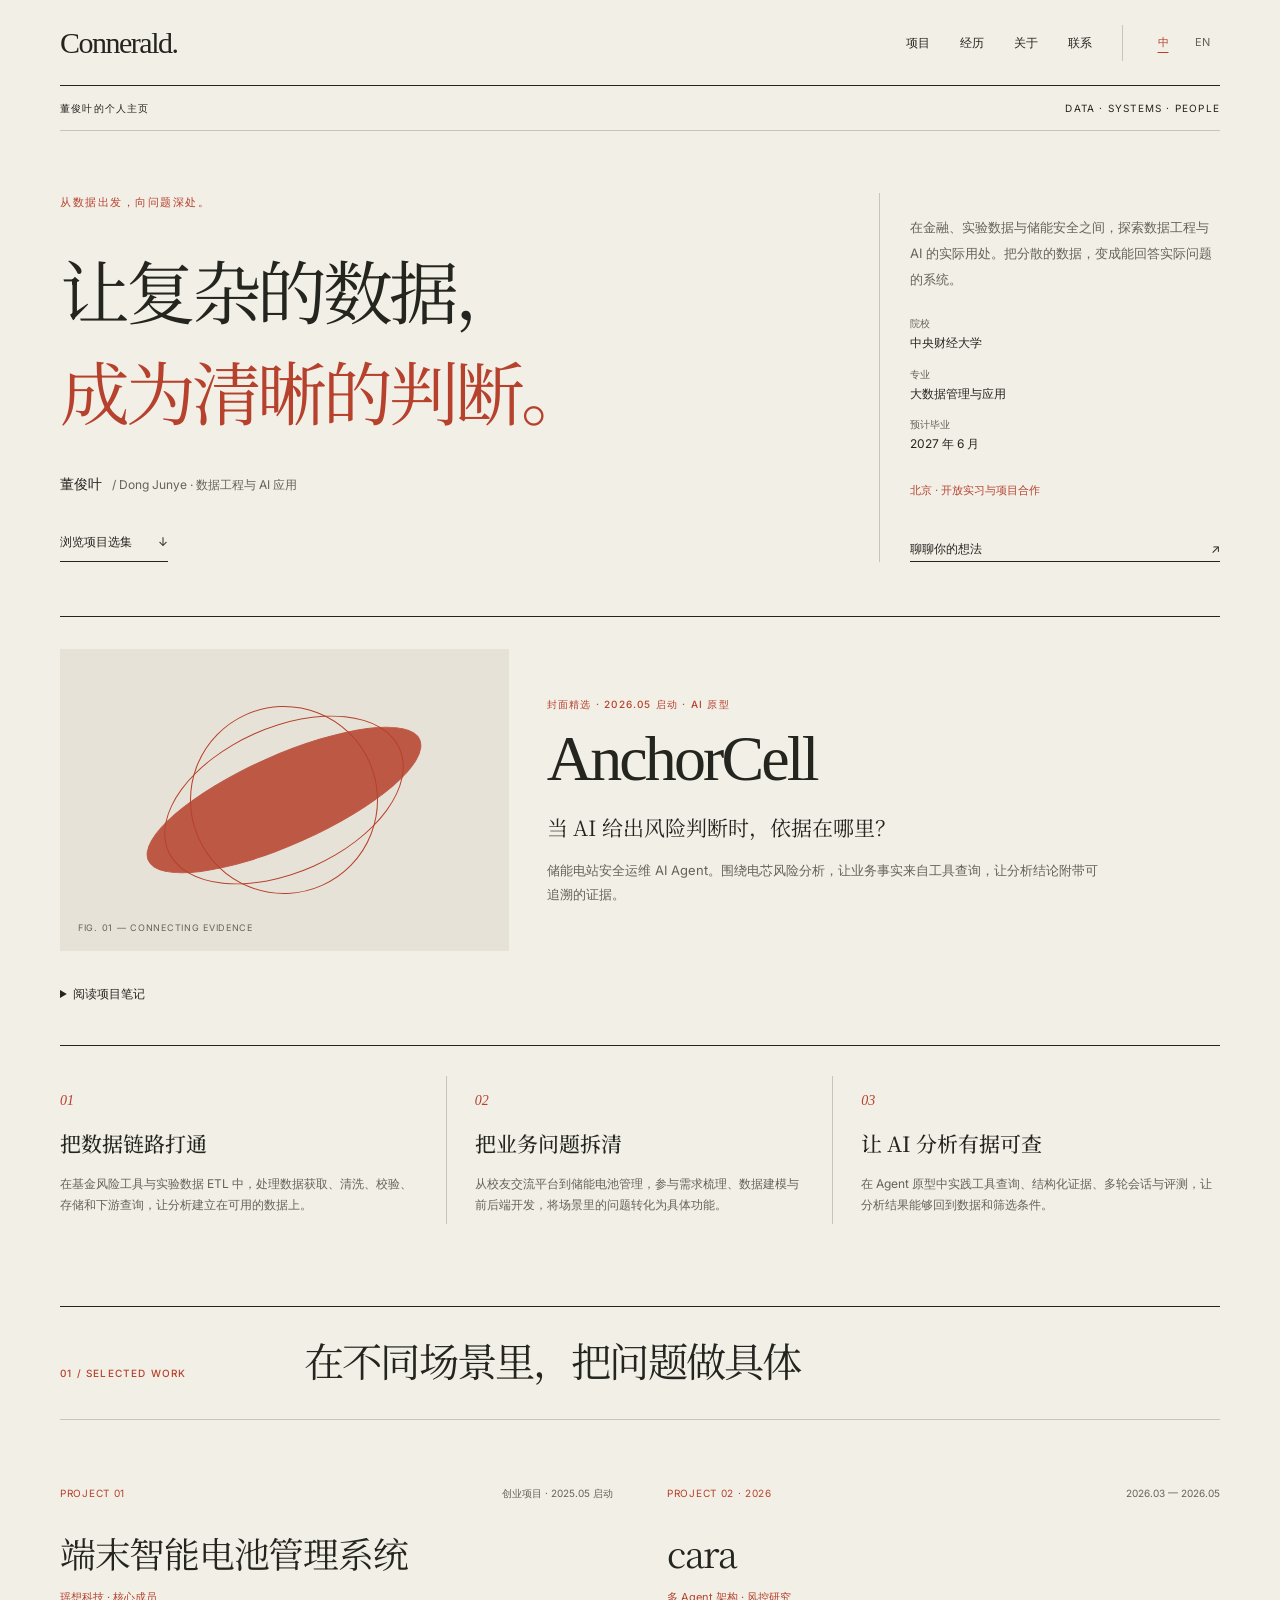
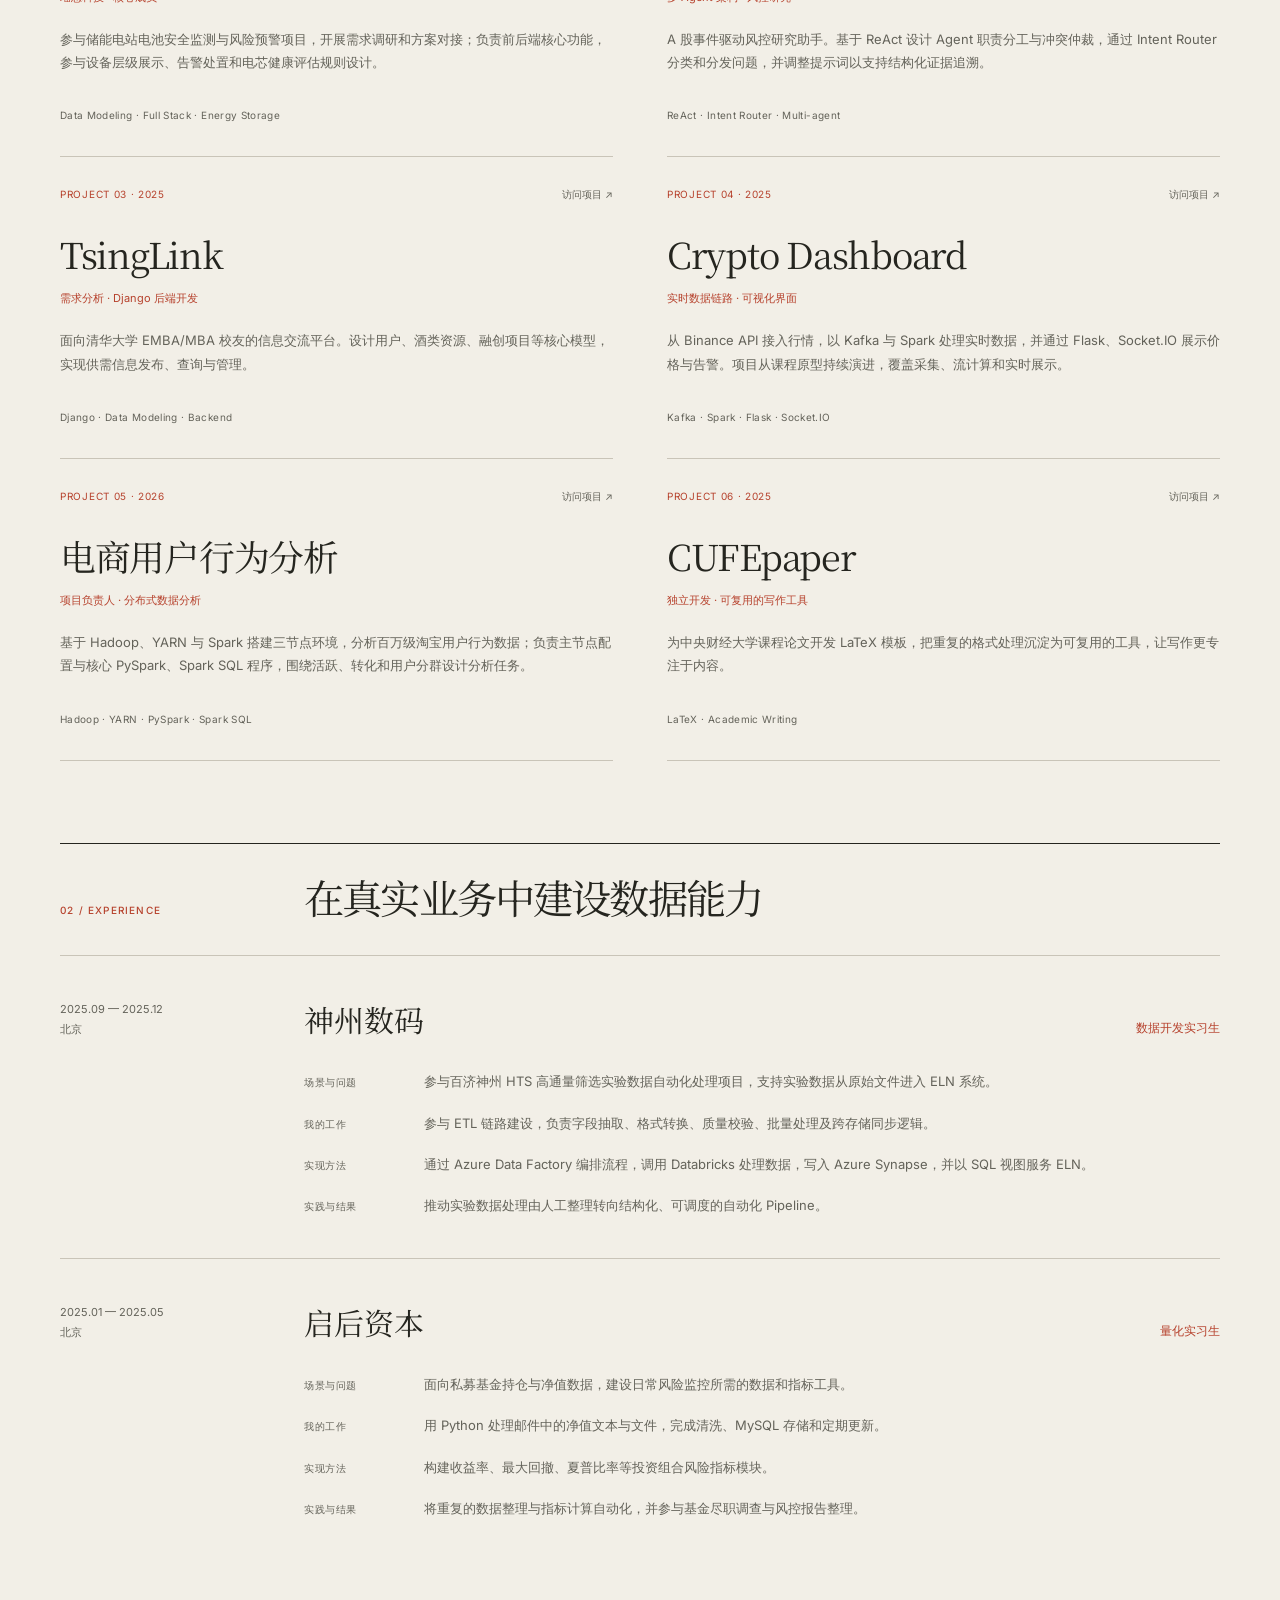
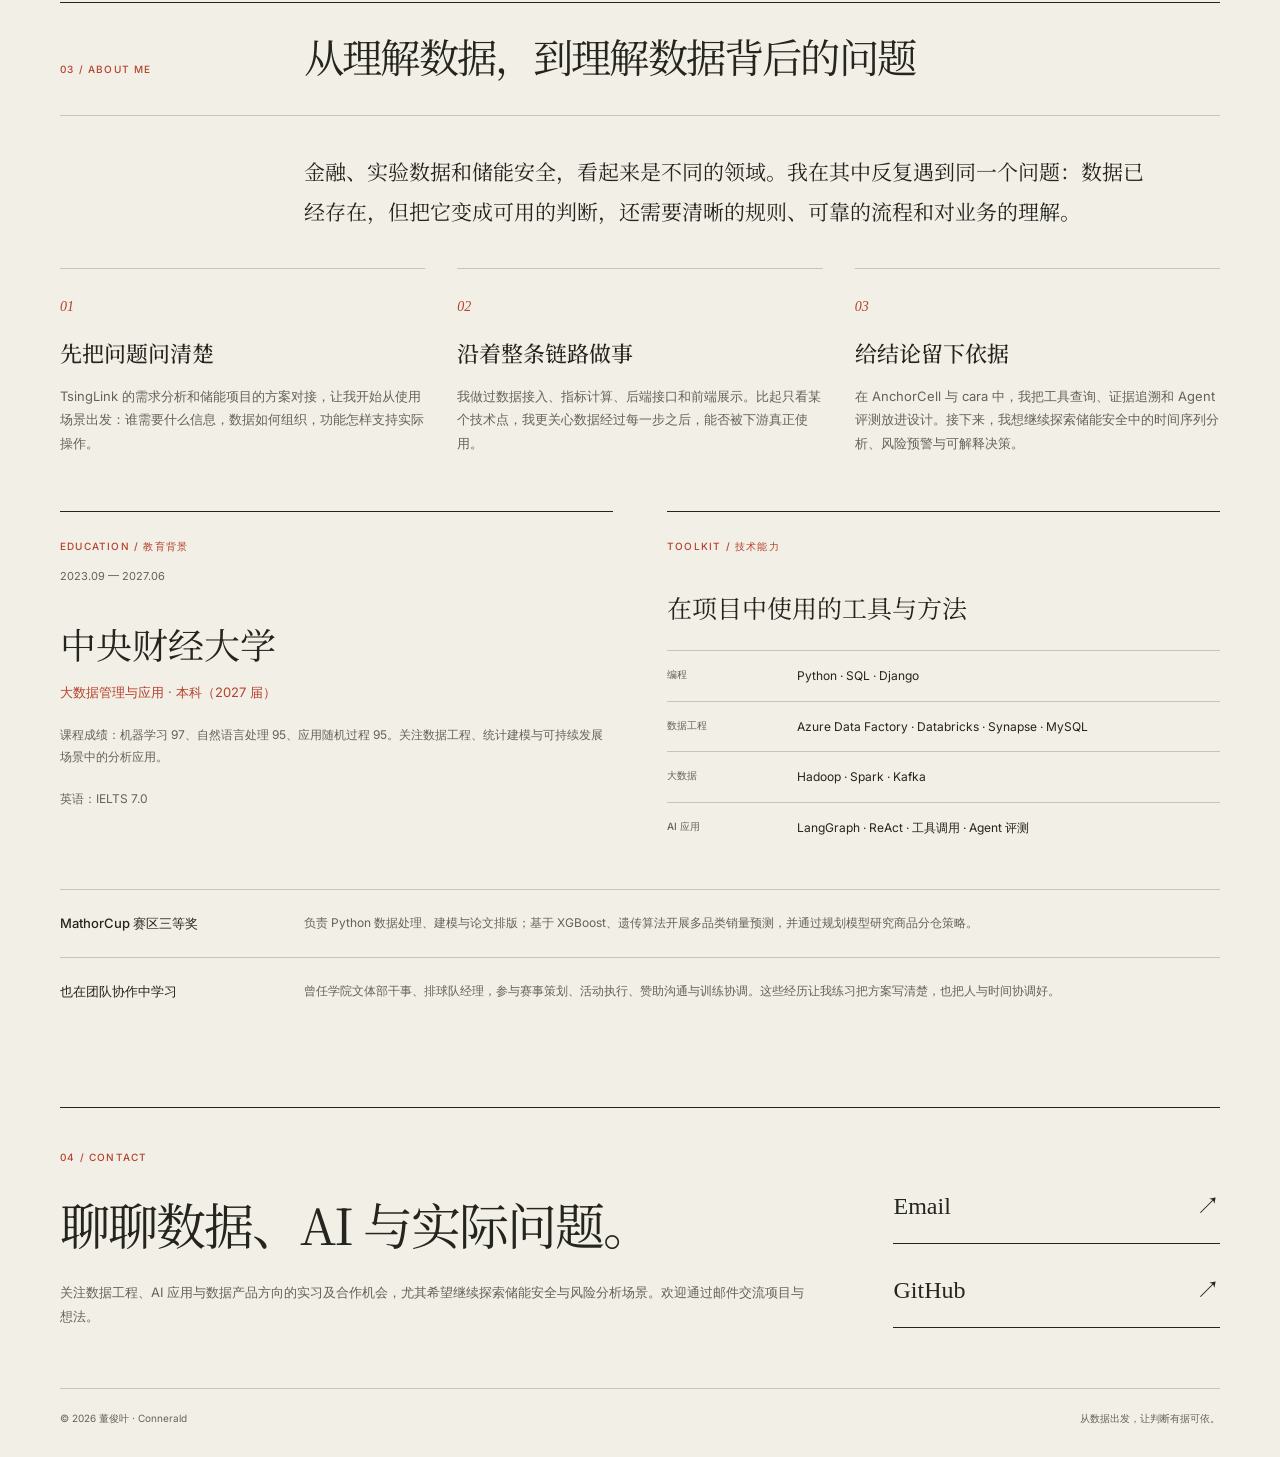
==== commit 15d48854: "feat: redesign portfolio in editorial magazine style" ====
--- a/index.html
+++ b/index.html
@@ -3,7 +3,7 @@
 <head>
   <meta charset="utf-8">
   <meta name="viewport" content="width=device-width, initial-scale=1">
-  <meta name="theme-color" content="#f7f5f0">
+  <meta name="theme-color" content="#f2efe7">
   <meta name="description" content="董俊叶，中央财经大学大数据管理与应用本科生。以数据工程为基础，探索储能安全、风险分析与可追溯的 AI Agent 应用。">
   <meta property="og:title" content="董俊叶｜数据工程与 AI 应用">
   <meta property="og:description" content="从数据处理到风险分析，探索有业务依据、结论可追溯的 AI 应用。">
@@ -17,495 +17,245 @@
   <title>董俊叶｜数据工程与 AI 应用</title>
   <link rel="preconnect" href="https://fonts.googleapis.com">
   <link rel="preconnect" href="https://fonts.gstatic.com" crossorigin>
-  <link href="https://fonts.googleapis.com/css2?family=Inter:wght@400;500;600;700&family=Noto+Sans+SC:wght@400;500;600;700&display=swap" rel="stylesheet">
+  <link href="https://fonts.googleapis.com/css2?family=Inter:wght@400;500;600&family=Noto+Serif+SC:wght@400;500&display=swap" rel="stylesheet">
   <style>
     :root {
-      --paper: #f7f5f0;
-      --surface: #ffffff;
-      --ink: #172033;
-      --muted: #667085;
-      --subtle: #6b7484;
-      --accent: #365f78;
-      --accent-dark: #24465b;
-      --accent-pale: #e8eff2;
-      --line: #d9ddd9;
-      --line-strong: #bdc6c8;
-      --shadow: 0 20px 60px rgba(23, 32, 51, .07);
+      --paper: #f2efe7;
+      --surface: #e7e2d7;
+      --ink: #25251f;
+      --muted: #64635a;
+      --accent: #b6412c;
+      --line: #c9c4b8;
       --max: 1160px;
-      --radius: 18px;
+      --serif: Georgia, "Noto Serif SC", "Songti SC", serif;
     }
-
     * { box-sizing: border-box; }
-    html { scroll-behavior: smooth; scroll-padding-top: 96px; }
-    body {
-      margin: 0;
-      color: var(--ink);
-      background: var(--paper);
-      font-family: "Inter", "Noto Sans SC", system-ui, sans-serif;
-      line-height: 1.7;
-      -webkit-font-smoothing: antialiased;
-    }
-
+    html { scroll-behavior: smooth; scroll-padding-top: 100px; }
+    body { margin: 0; background: var(--paper); color: var(--ink); font-family: "Inter", "PingFang SC", "Microsoft YaHei", sans-serif; line-height: 1.8; -webkit-font-smoothing: antialiased; }
     a { color: inherit; text-decoration: none; }
     button { color: inherit; font: inherit; }
-    ::selection { color: var(--ink); background: #dbe7ec; }
-    :focus-visible { outline: 3px solid rgba(54, 95, 120, .42); outline-offset: 4px; }
-    .shell { width: min(calc(100% - 48px), var(--max)); margin-inline: auto; }
-    .skip-link {
-      position: fixed;
-      top: 10px;
-      left: 12px;
-      z-index: 100;
-      padding: 10px 14px;
-      border-radius: 8px;
-      color: #fff;
-      background: var(--ink);
-      transform: translateY(-150%);
+    a, button, summary { -webkit-tap-highlight-color: transparent; }
+    ::selection { color: var(--paper); background: var(--accent); }
+    :focus-visible { outline: 2px solid var(--accent); outline-offset: 5px; }
+    .shell { width: min(calc(100% - 80px), var(--max)); margin-inline: auto; }
+    .skip-link { position: fixed; z-index: 50; left: 16px; top: 12px; padding: 8px 15px; color: var(--paper); background: var(--ink); transform: translateY(-180%); }
+    .skip-link:focus { transform: none; }
+    .nav { position: sticky; top: 0; z-index: 20; background: var(--paper); }
+    .nav-inner { display: flex; justify-content: space-between; align-items: center; gap: 28px; min-height: 86px; border-bottom: 1px solid var(--ink); }
+    .brand { font-family: Georgia, serif; font-size: 30px; letter-spacing: -1.5px; line-height: 1.2; }
+    .nav-actions, .nav-links { display: flex; align-items: center; gap: 30px; }
+    .nav-links a { font-size: 12px; padding-block: 10px; }
+    .nav-links a:hover, .text-link:hover { color: var(--accent); }
+    .language-switch { display: flex; gap: 3px; border-left: 1px solid var(--line); padding-left: 22px; }
+    .language-switch button { min-width: 36px; min-height: 36px; padding: 4px; border: 0; background: transparent; color: var(--muted); font-size: 11px; cursor: pointer; }
+    .language-switch button[aria-pressed="true"] { color: var(--accent); text-decoration: underline; text-underline-offset: 6px; }
+    .edition { display: flex; justify-content: space-between; gap: 18px; padding-block: 13px; border-bottom: 1px solid var(--line); font-size: 10px; letter-spacing: .12em; }
+    .hero { display: grid; grid-template-columns: minmax(0, 1.8fr) minmax(245px, .8fr); gap: 52px; padding: 62px 0 54px; }
+    .eyebrow { margin-bottom: 26px; color: var(--accent); font-size: 11px; letter-spacing: .14em; }
+    .hero h1 { margin: 0; font-family: var(--serif); font-size: clamp(42px, 5.45vw, 72px); line-height: 1.45; font-weight: 400; letter-spacing: -.06em; }
+    .hero h1 span, .hero h1 em { display: block; }
+    .hero h1 em { font-style: normal; color: var(--accent); }
+    .hero-byline { margin: 30px 0 0; font-size: 14px; }
+    .hero-byline span + span { margin-left: 10px; color: var(--muted); font-size: 12px; }
+    .hero-actions { margin-top: 26px; }
+    .text-link { display: inline-flex; align-items: center; justify-content: space-between; gap: 26px; min-height: 40px; padding: 2px 0; border-bottom: 1px solid currentColor; font-size: 12px; transition: color .2s; }
+    .profile-panel { border-left: 1px solid var(--line); padding: 21px 0 0 30px; display: flex; flex-direction: column; align-items: flex-start; }
+    .hero-summary { margin: 0 0 22px; color: var(--muted); font-size: 13px; line-height: 2; }
+    .profile-list { margin: 0; width: 100%; }
+    .profile-row { margin-bottom: 11px; }
+    .profile-row dt { font-size: 10px; color: var(--muted); }
+    .profile-row dd { margin: 0; font-size: 12px; }
+    .profile-panel .text-link { margin-top: auto; padding-top: 18px; width: 100%; }
+    .profile-status { margin: 15px 0 0; color: var(--accent); font-size: 11px; }
+    section { padding: 82px 0; }
+    .section-label, .case-kicker, .card-label { color: var(--accent); font-size: 10px; font-weight: 500; letter-spacing: .12em; text-transform: uppercase; }
+    .section-heading { display: grid; grid-template-columns: 210px 1fr; align-items: baseline; gap: 34px; padding: 23px 0 28px; margin-bottom: 36px; border-top: 1px solid var(--ink); border-bottom: 1px solid var(--line); }
+    .section-heading h2 { margin: 0; font-family: var(--serif); font-size: clamp(28px, 3.15vw, 42px); font-weight: 400; line-height: 1.5; letter-spacing: -.045em; }
+    .case-study { padding: 0; }
+    .case-layout { border-block: 1px solid var(--ink); padding-block: 32px; }
+    .case-cover { display: grid; grid-template-columns: minmax(0, .8fr) minmax(0, 1.2fr); gap: 38px; align-items: center; }
+    .case-figure { margin: 0; background: var(--surface); position: relative; min-height: 302px; display: grid; place-items: center; overflow: hidden; }
+    .orbit { width: 188px; height: 188px; border: 1px solid var(--accent); border-radius: 50%; position: relative; transform: rotate(-24deg); }
+    .orbit::before, .orbit::after { content: ""; position: absolute; inset: 20px -34px; border: 1px solid var(--accent); border-radius: 50%; }
+    .orbit::after { inset: 48px -56px; background: var(--accent); opacity: .85; }
+    .case-figure figcaption { position: absolute; bottom: 15px; left: 18px; font-size: 9px; letter-spacing: .08em; color: var(--muted); }
+    .case-intro h2 { margin: 8px 0 12px; font-family: Georgia, serif; font-size: clamp(42px, 5vw, 64px); font-weight: 400; line-height: 1.2; letter-spacing: -.045em; }
+    .case-question { margin: 0 0 12px; font-family: var(--serif); font-size: 21px; font-weight: 400; }
+    .case-lead { margin: 0; max-width: 560px; color: var(--muted); font-size: 13px; }
+    .case-intro .text-link { margin-top: 20px; }
+    .case-notes { margin-top: 24px; }
+    .case-notes > summary { width: fit-content; padding-block: 8px; font-size: 12px; cursor: pointer; }
+    .case-notes[open] > summary { color: var(--accent); }
+    .case-details { display: grid; grid-template-columns: repeat(2, minmax(0, 1fr)); gap: 24px 38px; margin-top: 20px; }
+    .case-detail { border-top: 1px solid var(--line); padding-top: 20px; }
+    .case-detail h3 { margin: 0 0 10px; color: var(--accent); font-size: 11px; font-weight: 500; }
+    .case-detail p { margin: 0; color: var(--muted); font-size: 14px; }
+    .case-award { margin-top: 26px; padding-top: 18px; border-top: 1px solid var(--line); color: var(--ink); font-size: 12px; }
+    .capabilities { padding: 30px 0 0; }
+    .capability-grid { display: grid; grid-template-columns: repeat(3, minmax(0, 1fr)); }
+    .capability { padding: 12px 28px 8px; border-right: 1px solid var(--line); }
+    .capability:first-child { padding-left: 0; }
+    .capability:last-child { padding-right: 0; border: 0; }
+    .capability-no { color: var(--accent); font-family: Georgia, serif; font-size: 14px; font-style: italic; }
+    .capability h2 { margin: 12px 0 10px; font-family: var(--serif); font-size: 21px; font-weight: 500; }
+    .capability p { margin: 0; color: var(--muted); font-size: 12px; }
+    .project-grid { display: grid; grid-template-columns: repeat(2, minmax(0, 1fr)); column-gap: 54px; }
+    .project-card { display: flex; flex-direction: column; min-width: 0; padding: 28px 0 32px; border-bottom: 1px solid var(--line); }
+    .project-top { display: flex; align-items: baseline; justify-content: space-between; gap: 20px; font-size: 10px; }
+    .project-no { color: var(--accent); letter-spacing: .07em; }
+    .project-link { color: var(--muted); text-align: right; }
+    .project-card h3 { margin: 26px 0 10px; font-family: var(--serif); font-size: clamp(26px, 2.8vw, 36px); line-height: 1.4; font-weight: 400; letter-spacing: -.035em; transition: color .2s; }
+    a.project-card:hover h3, a.project-card:hover .project-link { color: var(--accent); }
+    a.project-card:hover h3 { text-decoration: underline; text-decoration-thickness: 1px; text-underline-offset: 7px; }
+    .project-role { margin: 0; color: var(--accent); font-size: 11px; }
+    .project-description { margin: 20px 0 24px; color: var(--muted); font-size: 13px; }
+    .project-stack { margin-top: auto; padding-top: 8px; font-size: 10px; color: var(--muted); letter-spacing: .035em; }
+    #experience { padding-top: 0; }
+    .experience-item { display: grid; grid-template-columns: 210px minmax(0, 1fr); gap: 34px; padding: 0 0 40px; margin-bottom: 36px; border-bottom: 1px solid var(--line); }
+    .experience-item:last-child { padding-bottom: 0; margin: 0; border: 0; }
+    .experience-date { padding-top: 8px; color: var(--muted); font-size: 11px; }
+    .experience-title { display: flex; align-items: baseline; justify-content: space-between; flex-wrap: wrap; gap: 8px 24px; }
+    .experience-title h3 { margin: 0; font-family: var(--serif); font-size: 30px; font-weight: 400; }
+    .experience-role { color: var(--accent); font-size: 12px; }
+    .experience-points { display: grid; gap: 18px; margin-top: 24px; }
+    .evidence-row { display: grid; grid-template-columns: 100px 1fr; gap: 20px; }
+    .evidence-label { padding-top: 3px; color: var(--muted); font-size: 10px; letter-spacing: .05em; }
+    .evidence-row p { margin: 0; font-size: 13px; color: var(--muted); }
+    #about { padding-top: 0; }
+    .about-intro { max-width: 850px; margin: 0 0 36px 244px; font-family: var(--serif); font-size: 21px; line-height: 1.9; }
+    .principles { display: grid; grid-template-columns: repeat(3, minmax(0, 1fr)); gap: 32px; margin-bottom: 56px; }
+    .principle { border-top: 1px solid var(--line); padding-top: 22px; }
+    .principle h3 { margin: 14px 0 12px; font-family: var(--serif); font-size: 22px; font-weight: 500; }
+    .principle p { margin: 0; font-size: 13px; color: var(--muted); }
+    .about-grid { display: grid; grid-template-columns: 1fr 1fr; column-gap: 54px; }
+    .about-card { border-top: 1px solid var(--ink); padding: 25px 0 36px; }
+    .education-dates { margin-top: 12px; color: var(--muted); font-size: 11px; }
+    .school { margin: 30px 0 10px; font-family: var(--serif); font-size: 36px; line-height: 1.5; }
+    .major { color: var(--accent); font-size: 13px; }
+    .education-meta { margin-top: 20px; color: var(--muted); font-size: 12px; }
+    .skills-card h3 { margin: 30px 0 20px; font-family: var(--serif); font-size: 25px; font-weight: 400; }
+    .skill-group { display: grid; grid-template-columns: 110px 1fr; gap: 20px; padding: 14px 0; border-top: 1px solid var(--line); }
+    .skill-group strong { color: var(--muted); font-size: 10px; font-weight: 500; }
+    .skill-group span { font-size: 12px; }
+    .award-note { grid-column: 1 / -1; display: grid; grid-template-columns: 210px 1fr; gap: 34px; padding: 22px 0; border-top: 1px solid var(--line); }
+    .award-note strong { font-weight: 500; font-size: 13px; }
+    .award-note p { margin: 0; color: var(--muted); font-size: 12px; }
+    .contact { padding: 0 0 60px; }
+    .contact-box { display: grid; grid-template-columns: 1.5fr .65fr; gap: 80px; padding-block: 40px 0; border-top: 1px solid var(--ink); align-items: end; }
+    .contact-box h2 { margin: 20px 0; font-family: var(--serif); font-size: clamp(32px, 4vw, 50px); line-height: 1.5; font-weight: 400; letter-spacing: -.04em; }
+    .contact-box p { margin: 0; color: var(--muted); font-size: 13px; }
+    .contact-links { display: grid; gap: 10px; }
+    .contact-link { display: flex; justify-content: space-between; align-items: center; gap: 20px; padding: 15px 0; border-bottom: 1px solid var(--ink); font-family: Georgia, serif; font-size: 24px; transition: color .2s; }
+    .contact-link:hover { color: var(--accent); }
+    footer { display: flex; justify-content: space-between; gap: 25px; padding: 20px 0 30px; border-top: 1px solid var(--line); color: var(--muted); font-size: 10px; }
+    html[lang="en"] .hero h1 { font-size: clamp(46px, 5.4vw, 72px); line-height: 1.2; letter-spacing: -.045em; }
+    html[lang="en"] .hero { grid-template-columns: minmax(0, 1.7fr) minmax(260px, .8fr); }
+    html[lang="en"] .section-heading h2 { line-height: 1.25; }
+    @media (max-width: 1000px) {
+      .hero, html[lang="en"] .hero { grid-template-columns: minmax(0, 1.5fr) minmax(220px, .8fr); gap: 30px; }
+      .hero h1 { font-size: clamp(36px, 5.2vw, 58px); }
+      .profile-panel { padding-left: 22px; }
+      .section-heading, .experience-item, .award-note { grid-template-columns: 160px minmax(0, 1fr); gap: 24px; }
+      .about-intro { margin-left: 184px; }
+      .project-grid, .about-grid { column-gap: 36px; }
+      .contact-box { gap: 40px; }
     }
-    .skip-link:focus { transform: none; }
-
-    .nav {
-      position: sticky;
-      top: 0;
-      z-index: 20;
-      border-bottom: 1px solid rgba(189, 198, 200, .72);
-      background: rgba(247, 245, 240, .9);
-      backdrop-filter: blur(18px);
+    @media (max-width: 760px) {
+      html { scroll-padding-top: 130px; }
+      .shell { width: calc(100% - 40px); }
+      .nav-inner { min-height: 74px; gap: 16px; }
+      .brand { font-size: 26px; }
+      .nav-actions { gap: 18px; }
+      .nav-links { gap: 17px; }
+      .language-switch { padding-left: 12px; }
+      .hero, html[lang="en"] .hero { grid-template-columns: 1fr; padding: 42px 0 34px; gap: 28px; }
+      .hero h1 { font-size: clamp(34px, 7.7vw, 58px); }
+      html[lang="en"] .hero h1 { font-size: clamp(42px, 8vw, 60px); }
+      .eyebrow { margin-bottom: 20px; }
+      .hero-byline { margin-top: 22px; }
+      .hero-actions { margin-top: 15px; }
+      .profile-panel { border-left: 0; border-top: 1px solid var(--line); padding: 22px 0 0; display: block; }
+      .hero-summary { max-width: 600px; }
+      .profile-list { display: grid; grid-template-columns: 1fr 1fr; gap: 15px; }
+      .profile-row { margin: 0; }
+      .profile-panel .text-link { width: auto; padding-top: 0; margin-top: 12px; }
+      .profile-status { margin-top: 14px; }
+      .case-cover { grid-template-columns: minmax(0, .85fr) minmax(0, 1.15fr); gap: 24px; }
+      .case-figure { min-height: 260px; }
+      .orbit { width: 120px; height: 120px; }
+      .orbit::before { inset: 12px -22px; }
+      .orbit::after { inset: 30px -36px; }
+      .case-figure figcaption { font-size: 8px; left: 12px; }
+      .case-intro h2 { font-size: 40px; }
+      .case-question { font-size: 18px; }
+      .capability { padding-inline: 18px; }
+      .capability h2 { font-size: 18px; }
+      section { padding: 60px 0; }
+      .section-heading { grid-template-columns: 1fr; gap: 12px; }
+      .experience-item { grid-template-columns: 1fr; gap: 15px; }
+      .experience-date br { display: none; }
+      .experience-date span + span { margin-left: 12px; }
+      .about-intro { margin-left: 0; }
+      .principles { gap: 24px; }
+      .principle h3 { font-size: 20px; }
+      .about-grid, .contact-box { grid-template-columns: 1fr; }
+      .award-note { grid-template-columns: 1fr; gap: 10px; }
+      .contact-links { grid-template-columns: 1fr 1fr; gap: 28px; }
     }
-    .nav-inner {
-      display: flex;
-      min-height: 74px;
-      align-items: center;
-      justify-content: space-between;
-      gap: 28px;
+    @media (max-width: 540px) {
+      .nav-inner { flex-wrap: wrap; padding-top: 17px; row-gap: 7px; }
+      .nav-actions { display: contents; }
+      .language-switch { margin-left: auto; border: 0; padding: 0; }
+      .nav-links { order: 3; flex: 0 0 100%; justify-content: space-between; }
+      .nav-links a { font-size: 11px; }
+      .edition { font-size: 8px; letter-spacing: .04em; }
+      .hero h1 { font-size: clamp(29px, 7.7vw, 42px); }
+      .hero-byline { font-size: 13px; }
+      .profile-list { grid-template-columns: 1fr; gap: 10px; }
+      .case-cover { grid-template-columns: 1fr; gap: 25px; }
+      .case-layout { padding-block: 24px; }
+      .case-figure { min-height: 225px; }
+      .orbit { width: 150px; height: 150px; }
+      .orbit::before { inset: 16px -28px; }
+      .orbit::after { inset: 38px -44px; }
+      .case-details, .capability-grid, .project-grid, .principles { grid-template-columns: 1fr; }
+      .capabilities { padding-top: 12px; }
+      .capability, .capability:first-child, .capability:last-child { padding: 20px 0; border-right: 0; border-bottom: 1px solid var(--line); }
+      .capability h2 { margin-top: 5px; font-size: 21px; }
+      .section-heading { margin-bottom: 12px; padding-block: 20px; }
+      .section-heading h2 { font-size: 28px; }
+      .project-card { padding-block: 25px; }
+      .project-card h3 { margin-top: 19px; font-size: 29px; }
+      .project-top { flex-wrap: wrap; gap: 5px 16px; }
+      .project-link { text-align: left; }
+      .evidence-row { grid-template-columns: 1fr; gap: 4px; }
+      .experience-list { padding-top: 12px; }
+      .about-intro { padding-top: 16px; font-size: 19px; }
+      .principles { gap: 26px; }
+      .school { font-size: 30px; }
+      .skill-group { grid-template-columns: 85px minmax(0, 1fr); gap: 18px; }
+      .contact-box { gap: 25px; }
+      .contact-box h2 { font-size: 32px; }
+      .contact { padding-bottom: 35px; }
+      footer { flex-direction: column; gap: 6px; }
     }
-    .brand { display: flex; align-items: center; gap: 13px; min-width: max-content; }
-    .brand-mark {
-      display: grid;
-      width: 38px;
-      height: 38px;
-      place-items: center;
-      border-radius: 9px;
-      color: #fff;
-      background: var(--ink);
-      font-size: 12px;
-      font-weight: 700;
-      letter-spacing: .04em;
-    }
-    .brand-name { font-size: 14px; font-weight: 700; letter-spacing: -.02em; }
-    .nav-actions { display: flex; align-items: center; gap: 28px; }
-    .nav-links { display: flex; align-items: center; gap: 26px; }
-    .nav-links a {
-      color: var(--muted);
-      font-size: 13px;
-      font-weight: 600;
-      transition: color .2s;
-    }
-    .nav-links a:hover { color: var(--ink); }
-    .language-switch {
-      display: flex;
-      padding: 3px;
-      border: 1px solid var(--line-strong);
-      border-radius: 8px;
-      background: rgba(255,255,255,.58);
-    }
-    .language-switch button {
-      min-width: 38px;
-      padding: 5px 8px;
-      border: 0;
-      border-radius: 5px;
-      color: var(--muted);
-      background: transparent;
-      cursor: pointer;
-      font-size: 11px;
-      font-weight: 700;
-      letter-spacing: .04em;
-    }
-    .language-switch button[aria-pressed="true"] {
-      color: #fff;
-      background: var(--accent-dark);
-    }
-
-    .hero {
-      display: grid;
-      grid-template-columns: minmax(0, 1.3fr) minmax(300px, .7fr);
-      gap: clamp(56px, 8vw, 110px);
-      min-height: 620px;
-      padding: 92px 0 78px;
-      align-items: center;
-    }
-    .eyebrow {
-      display: flex;
-      margin-bottom: 26px;
-      align-items: center;
-      gap: 12px;
-      color: var(--accent);
-      font-size: 12px;
-      font-weight: 700;
-      letter-spacing: .12em;
-      text-transform: uppercase;
-    }
-    .eyebrow::before { width: 38px; height: 1px; background: var(--accent); content: ""; }
-    .hero h1 {
-      margin: 0;
-      font-size: clamp(56px, 7vw, 88px);
-      line-height: 1.02;
-      letter-spacing: -.06em;
-      font-weight: 600;
-    }
-    .hero-role {
-      margin: 22px 0 0;
-      color: var(--accent-dark);
-      font-size: clamp(23px, 2.6vw, 34px);
-      line-height: 1.32;
-      letter-spacing: -.035em;
-      font-weight: 500;
-    }
-    .hero-summary {
-      max-width: 720px;
-      margin: 26px 0 0;
-      color: var(--muted);
-      font-size: 17px;
-      line-height: 1.85;
-    }
-    .hero-actions { display: flex; flex-wrap: wrap; gap: 12px; margin-top: 36px; }
-    .button {
-      display: inline-flex;
-      min-height: 48px;
-      padding: 0 20px;
-      border: 1px solid var(--ink);
-      border-radius: 9px;
-      align-items: center;
-      justify-content: center;
-      gap: 10px;
-      color: #fff;
-      background: var(--ink);
-      font-size: 13px;
-      font-weight: 700;
-      transition: transform .2s, box-shadow .2s, background .2s;
-    }
-    .button:hover { background: #26334b; box-shadow: 0 10px 28px rgba(23,32,51,.15); transform: translateY(-2px); }
-    .button.secondary { color: var(--ink); background: transparent; }
-    .button.secondary:hover { color: #fff; background: var(--ink); }
-    .button .arrow { font-size: 16px; }
-
-    .profile-panel {
-      border-top: 3px solid var(--accent);
-      background: rgba(255,255,255,.54);
-      box-shadow: var(--shadow);
-    }
-    .profile-heading {
-      margin: 0;
-      padding: 24px 26px 19px;
-      border-bottom: 1px solid var(--line);
-      font-size: 12px;
-      font-weight: 700;
-      letter-spacing: .1em;
-      text-transform: uppercase;
-    }
-    .profile-list { margin: 0; padding: 0 26px; }
-    .profile-row {
-      display: grid;
-      grid-template-columns: 112px 1fr;
-      gap: 18px;
-      padding: 18px 0;
-      border-bottom: 1px solid var(--line);
-    }
-    .profile-row:last-child { border: 0; }
-    .profile-row dt { color: var(--subtle); font-size: 12px; font-weight: 600; }
-    .profile-row dd { margin: 0; font-size: 13px; font-weight: 600; text-align: right; }
-    .status-inline { display: inline-flex; align-items: center; justify-content: flex-end; gap: 8px; }
-    .status-dot { width: 7px; height: 7px; border-radius: 50%; background: #4d7a62; box-shadow: 0 0 0 4px rgba(77,122,98,.12); }
-
-    .capabilities {
-      border-block: 1px solid var(--line);
-      background: rgba(255,255,255,.42);
-    }
-    .capability-grid { display: grid; grid-template-columns: repeat(3, 1fr); }
-    .capability {
-      min-height: 205px;
-      padding: 34px 36px 32px;
-      border-right: 1px solid var(--line);
-    }
-    .capability:last-child { border-right: 0; }
-    .capability-no { color: var(--accent); font-size: 11px; font-weight: 700; letter-spacing: .1em; }
-    .capability h2 { margin: 30px 0 10px; font-size: 20px; letter-spacing: -.025em; }
-    .capability p { margin: 0; color: var(--muted); font-size: 13px; }
-
-    section { padding: 104px 0; }
-    .section-heading {
-      display: grid;
-      grid-template-columns: 220px 1fr;
-      gap: 48px;
-      margin-bottom: 54px;
-      padding-bottom: 24px;
-      border-bottom: 1px solid var(--line-strong);
-      align-items: end;
-    }
-    .section-label { color: var(--accent); font-size: 11px; font-weight: 700; letter-spacing: .12em; text-transform: uppercase; }
-    .section-heading h2 {
-      max-width: 740px;
-      margin: 0;
-      font-size: clamp(34px, 4.2vw, 54px);
-      line-height: 1.2;
-      letter-spacing: -.045em;
-      font-weight: 500;
-    }
-
-    .experience-list { margin-left: 268px; }
-    .experience-item {
-      display: grid;
-      grid-template-columns: 150px minmax(0, 1fr);
-      gap: 42px;
-      padding: 0 0 60px;
-    }
-    .experience-item:last-child { padding-bottom: 0; }
-    .experience-date {
-      padding-top: 5px;
-      color: var(--muted);
-      font-size: 12px;
-      font-weight: 600;
-      line-height: 1.6;
-    }
-    .experience-body {
-      position: relative;
-      padding-left: 30px;
-      border-left: 1px solid var(--line-strong);
-    }
-    .experience-body::before {
-      position: absolute;
-      top: 8px;
-      left: -5px;
-      width: 9px;
-      height: 9px;
-      border: 2px solid var(--paper);
-      border-radius: 50%;
-      background: var(--accent);
-      box-shadow: 0 0 0 1px var(--accent);
-      content: "";
-    }
-    .experience-title { display: flex; flex-wrap: wrap; justify-content: space-between; gap: 14px 24px; }
-    .experience-title h3 { margin: 0; font-size: 24px; letter-spacing: -.035em; }
-    .experience-role { color: var(--accent); font-size: 13px; font-weight: 700; }
-    .experience-points { display: grid; gap: 18px; margin: 25px 0 0; }
-    .evidence-row { display: grid; grid-template-columns: 106px 1fr; gap: 20px; }
-    .evidence-label { padding-top: 2px; color: var(--subtle); font-size: 11px; font-weight: 700; letter-spacing: .06em; text-transform: uppercase; }
-    .evidence-row p { margin: 0; color: #4f596a; font-size: 14px; }
-
-    .case-study { background: var(--ink); }
-    .case-study .section-label { color: #a8c2d0; }
-    .case-layout {
-      display: grid;
-      grid-template-columns: minmax(250px, .76fr) minmax(0, 1.24fr);
-      gap: clamp(56px, 8vw, 110px);
-      color: #fff;
-      align-items: start;
-    }
-    .case-kicker { color: #a8c2d0; font-size: 11px; font-weight: 700; letter-spacing: .12em; text-transform: uppercase; }
-    .case-layout h2 { margin: 22px 0 24px; font-size: clamp(36px, 4.6vw, 58px); line-height: 1.16; letter-spacing: -.05em; font-weight: 500; }
-    .case-lead { margin: 0; color: #bbc4d0; font-size: 15px; }
-    .case-award { margin-top: 34px; padding-top: 22px; border-top: 1px solid rgba(255,255,255,.18); color: #dbe7ec; font-size: 13px; font-weight: 600; }
-    .case-details { display: grid; grid-template-columns: repeat(2, 1fr); border-top: 1px solid rgba(255,255,255,.2); }
-    .case-detail { min-height: 190px; padding: 28px 28px 28px 0; border-bottom: 1px solid rgba(255,255,255,.2); }
-    .case-detail:nth-child(odd) { padding-right: 38px; border-right: 1px solid rgba(255,255,255,.2); }
-    .case-detail:nth-child(even) { padding-left: 38px; }
-    .case-detail h3 { margin: 0 0 15px; color: #a8c2d0; font-size: 11px; letter-spacing: .1em; text-transform: uppercase; }
-    .case-detail p { margin: 0; color: #e2e6ec; font-size: 14px; }
-
-    .projects { background: #eeece6; }
-    .project-grid { display: grid; grid-template-columns: repeat(2, 1fr); gap: 22px; }
-    .project-card {
-      display: flex;
-      min-height: 390px;
-      padding: 36px;
-      border: 1px solid var(--line-strong);
-      border-radius: var(--radius);
-      flex-direction: column;
-      background: rgba(255,255,255,.55);
-      transition: transform .2s, box-shadow .2s, border-color .2s;
-    }
-    .project-card:hover { border-color: #9fabad; box-shadow: var(--shadow); transform: translateY(-3px); }
-    .project-top { display: flex; align-items: flex-start; justify-content: space-between; gap: 20px; }
-    .project-no { color: var(--accent); font-size: 11px; font-weight: 700; letter-spacing: .08em; }
-    .project-link { color: var(--accent); font-size: 12px; font-weight: 700; }
-    .project-card h3 { margin: 36px 0 10px; font-size: 30px; line-height: 1.2; letter-spacing: -.045em; }
-    .project-role { margin: 0; color: var(--accent); font-size: 13px; font-weight: 700; }
-    .project-description { margin: 24px 0 0; color: var(--muted); font-size: 14px; }
-    .project-stack {
-      margin-top: auto;
-      padding-top: 30px;
-      border-top: 1px solid var(--line);
-      color: #39445a;
-      font-size: 11px;
-      font-weight: 700;
-      letter-spacing: .07em;
-      text-transform: uppercase;
-    }
-
-    .about-intro { max-width: 850px; margin: -12px 0 38px; color: #4f596a; font-size: 17px; line-height: 1.9; }
-    .principles { display: grid; grid-template-columns: repeat(3, minmax(0, 1fr)); gap: 32px; margin-bottom: 56px; }
-    .principle { padding-top: 22px; border-top: 1px solid var(--line-strong); }
-    .principle h3 { margin: 18px 0 12px; font-size: 20px; font-weight: 600; }
-    .principle p { margin: 0; color: var(--muted); font-size: 14px; }
-    .education-dates { margin-top: 14px; color: var(--muted); font-size: 12px; }
-    .about-grid { display: grid; grid-template-columns: 1.05fr .95fr; gap: 22px; }
-    .about-card {
-      min-height: 420px;
-      padding: 38px;
-      border: 1px solid var(--line-strong);
-      border-radius: var(--radius);
-      background: rgba(255,255,255,.5);
-    }
-    .card-label { color: var(--accent); font-size: 11px; font-weight: 700; letter-spacing: .1em; text-transform: uppercase; }
-    .school { margin: 48px 0 10px; font-size: clamp(34px, 4vw, 48px); line-height: 1.2; letter-spacing: -.05em; font-weight: 600; }
-    .major { color: var(--accent); font-size: 16px; font-weight: 700; }
-    .education-meta { margin-top: 22px; color: var(--muted); font-size: 13px; }
-    .skills-card { color: #fff; background: var(--accent-dark); border-color: var(--accent-dark); }
-    .skills-card .card-label { color: #b9d0db; }
-    .skills-card h3 { margin: 50px 0 24px; font-size: 25px; font-weight: 500; letter-spacing: -.03em; }
-    .skill-groups { display: grid; gap: 22px; }
-    .skill-group { display: grid; grid-template-columns: 100px 1fr; gap: 20px; padding-top: 18px; border-top: 1px solid rgba(255,255,255,.18); }
-    .skill-group strong { color: #b9d0db; font-size: 11px; letter-spacing: .07em; text-transform: uppercase; }
-    .skill-group span { color: #eef3f5; font-size: 13px; }
-    .award-note {
-      grid-column: 1 / -1;
-      display: grid;
-      grid-template-columns: 1fr 2fr;
-      gap: 40px;
-      margin-top: 0;
-      padding: 30px 38px;
-      border: 1px solid var(--line-strong);
-      border-radius: var(--radius);
-      background: rgba(255,255,255,.4);
-    }
-    .award-note strong { font-size: 15px; }
-    .award-note p { margin: 0; color: var(--muted); font-size: 13px; }
-
-    .contact { padding-bottom: 48px; }
-    .contact-box {
-      display: grid;
-      grid-template-columns: 1.2fr .8fr;
-      gap: 50px;
-      padding: clamp(38px, 6vw, 72px);
-      border-top: 3px solid var(--accent);
-      background: #fff;
-      box-shadow: var(--shadow);
-      align-items: end;
-    }
-    .contact-box h2 { margin: 16px 0 18px; font-size: clamp(34px, 4.5vw, 56px); line-height: 1.2; letter-spacing: -.05em; font-weight: 500; }
-    .contact-box p { max-width: 650px; margin: 0; color: var(--muted); font-size: 14px; }
-    .contact-links { display: grid; gap: 10px; justify-items: stretch; }
-    .contact-link {
-      display: flex;
-      min-height: 52px;
-      padding: 0 17px;
-      border: 1px solid var(--line-strong);
-      border-radius: 9px;
-      align-items: center;
-      justify-content: space-between;
-      color: var(--ink);
-      font-size: 13px;
-      font-weight: 700;
-      transition: color .2s, border-color .2s, background .2s;
-    }
-    .contact-link:hover { border-color: var(--accent); color: var(--accent-dark); background: var(--accent-pale); }
-
-    footer {
-      display: flex;
-      justify-content: space-between;
-      gap: 30px;
-      padding: 27px 0 38px;
-      border-top: 1px solid var(--line);
-      color: var(--subtle);
-      font-size: 11px;
-    }
-
-    .reveal { opacity: 0; transform: translateY(18px); transition: opacity .6s ease, transform .6s ease; }
-    .reveal.visible { opacity: 1; transform: none; }
-
-    @media (max-width: 900px) {
-      .nav-links { display: none; }
-      .hero { grid-template-columns: 1fr; min-height: auto; padding-top: 76px; }
-      .profile-panel { max-width: 560px; }
-      .capability-grid { grid-template-columns: 1fr; }
-      .capability { min-height: 0; border-right: 0; border-bottom: 1px solid var(--line); }
-      .capability:last-child { border-bottom: 0; }
-      .section-heading { grid-template-columns: 1fr; gap: 14px; }
-      .experience-list { margin-left: 0; }
-      .case-layout { grid-template-columns: 1fr; }
-      .project-card { min-height: 400px; }
-      .about-grid { grid-template-columns: 1fr; }
-      .contact-box { grid-template-columns: 1fr; }
-    }
-
-    @media (max-width: 650px) {
-      .shell { width: min(calc(100% - 28px), var(--max)); }
-      .nav-inner { min-height: 64px; }
-      .brand-name { display: none; }
-      .hero { gap: 46px; padding: 64px 0 58px; }
-      .hero h1 { font-size: clamp(50px, 16vw, 68px); }
-      .hero-role { font-size: 24px; }
-      .hero-summary { font-size: 15px; }
-      .hero-actions { flex-direction: column; }
-      .button { width: 100%; }
-      .profile-row { grid-template-columns: 90px 1fr; }
-      section { padding: 78px 0; }
-      .section-heading { margin-bottom: 40px; }
-      .experience-item { grid-template-columns: 1fr; gap: 17px; padding-bottom: 50px; }
-      .experience-body { padding-left: 23px; }
-      .experience-title { display: block; }
-      .experience-role { margin-top: 4px; }
-      .evidence-row { grid-template-columns: 1fr; gap: 4px; }
-      .case-details { grid-template-columns: 1fr; }
-      .case-detail, .case-detail:nth-child(odd), .case-detail:nth-child(even) {
-        min-height: 0;
-        padding: 24px 0;
-        border-right: 0;
-      }
-      .project-grid, .principles { grid-template-columns: 1fr; }
-      .project-card { min-height: 380px; padding: 28px; }
-      .about-card { min-height: 0; padding: 28px; }
-      .school { margin-top: 40px; }
-      .about-intro { font-size: 15px; }
-      .principles { gap: 26px; }
-      .skill-group { grid-template-columns: 1fr; gap: 7px; }
-      .award-note { grid-template-columns: 1fr; gap: 10px; padding: 25px 28px; }
-      .contact-box { padding: 34px 25px; }
-      footer { flex-direction: column; gap: 8px; }
-    }
-
     @media (prefers-reduced-motion: reduce) {
       html { scroll-behavior: auto; }
-      *, *::before, *::after { animation-duration: .01ms !important; transition-duration: .01ms !important; }
-      .reveal { opacity: 1; transform: none; }
+      *, *::before, *::after { transition: none !important; }
     }
-
     @media print {
-      :root { --paper: #fff; }
-      body { color: #000; background: #fff; font-size: 10px; }
-      .nav, .skip-link, .hero-actions, .contact, footer { display: none !important; }
+      :root { --paper: #fff; --surface: #eee; --ink: #000; --muted: #333; --accent: #333; --line: #aaa; }
+      .nav, .skip-link, .hero-actions, .profile-panel .text-link, .contact, footer, .case-figure { display: none !important; }
       .shell { width: 100%; }
-      .hero { display: block; min-height: 0; padding: 12px 0 24px; }
-      .hero h1 { font-size: 44px; }
-      .hero-role { font-size: 21px; }
-      .hero-summary { font-size: 12px; }
-      .profile-panel { margin-top: 24px; box-shadow: none; }
-      .capability { min-height: 0; padding: 18px; }
-      section { padding: 28px 0; break-inside: avoid; }
-      .section-heading { margin-bottom: 24px; }
-      .section-heading h2 { font-size: 27px; }
-      .experience-list { margin-left: 0; }
-      .experience-item { padding-bottom: 22px; }
-      .case-study { color: #000; background: #fff; }
-      .case-layout, .case-layout h2, .case-detail p, .case-award { color: #000; }
-      .case-kicker, .case-detail h3 { color: #444; }
-      .case-details, .case-detail, .case-detail:nth-child(odd) { border-color: #aaa; }
-      .project-card, .about-card { min-height: 0; break-inside: avoid; box-shadow: none; }
-      .project-card h3 { margin-top: 22px; }
-      .skills-card { color: #000; background: #fff; border-color: #aaa; }
-      .skills-card .card-label, .skills-card .skill-group strong, .skills-card .skill-group span { color: #222; }
-      .skill-group { border-color: #aaa; }
-      .reveal { opacity: 1; transform: none; }
+      .hero { padding: 24px 0; }
+      .hero h1, html[lang="en"] .hero h1 { font-size: 36px; }
+      section { padding: 28px 0; }
+      .case-cover { display: block; }
+      .case-notes > summary { display: none; }
+      .case-details { display: grid !important; }
+      .section-heading { margin-bottom: 20px; }
+      .section-heading h2 { font-size: 26px; }
+      .project-card, .experience-item, .about-card, .principle { break-inside: avoid; }
     }
   </style>
 </head>
@@ -515,13 +265,12 @@
   <nav class="nav" data-i18n-aria="navLabel" aria-label="主导航">
     <div class="nav-inner shell">
       <a class="brand" href="#top" data-i18n-aria="homeLabel" aria-label="返回首页">
-        <span class="brand-mark">DJY</span>
-        <span class="brand-name">董俊叶 / CONNERALD</span>
+        <span>Connerald.</span>
       </a>
       <div class="nav-actions">
         <div class="nav-links">
+          <a href="#projects" data-i18n="navProjects">项目</a>
           <a href="#experience" data-i18n="navExperience">经历</a>
-          <a href="#projects" data-i18n="navProjects">项目</a>
           <a href="#about" data-i18n="navAbout">关于</a>
           <a href="#contact" data-i18n="navContact">联系</a>
         </div>
@@ -534,47 +283,66 @@
   </nav>
 
   <main id="main">
-    <header class="hero shell" id="top">
+    <div class="edition shell" id="top">
+      <span data-i18n="editionTitle">董俊叶的个人主页</span>
+      <span>DATA · SYSTEMS · PEOPLE</span>
+    </div>
+    <header class="hero shell">
       <div class="hero-copy">
-        <div class="eyebrow" data-i18n="heroEyebrow">数据工程 · AI 应用</div>
-        <h1 data-i18n="name">董俊叶</h1>
-        <p class="hero-role" data-i18n="heroRole">让数据成为有依据的判断。</p>
-        <p class="hero-summary" data-i18n="heroSummary">我是中央财经大学大数据管理与应用专业的本科生，预计 2027 年毕业。从基金风险工具、实验数据 ETL，到储能安全与 AI Agent，我一直在探索：怎样把分散的数据，变成能回答实际问题的系统。</p>
-        <div class="hero-actions">
-          <a class="button" href="#projects"><span data-i18n="viewProjects">查看项目</span><span class="arrow" aria-hidden="true">↓</span></a>
-          <a class="button secondary" href="mailto:connerald359@163.com"><span data-i18n="emailMe">邮件联系</span><span class="arrow" aria-hidden="true">↗</span></a>
-        </div>
+        <div class="eyebrow" data-i18n="heroEyebrow">从数据出发，向问题深处。</div>
+        <h1><span data-i18n="headlineStart">让复杂的数据，</span><em data-i18n="headlineEnd">成为清晰的判断。</em></h1>
+        <p class="hero-byline"><span data-i18n="name">董俊叶</span><span data-i18n="authorSubtitle">/ Dong Junye · 数据工程与 AI 应用</span></p>
+        <div class="hero-actions"><a class="text-link" href="#projects"><span data-i18n="viewProjects">浏览项目选集</span><span aria-hidden="true">↓</span></a></div>
       </div>
-
-      <aside class="profile-panel reveal" data-i18n-aria="profileLabel" aria-label="个人概览">
-        <h2 class="profile-heading" data-i18n="profileHeading">Profile / 概览</h2>
+      <aside class="profile-panel" data-i18n-aria="profileLabel" aria-label="个人概览">
+        <p class="hero-summary" data-i18n="editorialIntro">在金融、实验数据与储能安全之间，探索数据工程与 AI 的实际用处。把分散的数据，变成能回答实际问题的系统。</p>
         <dl class="profile-list">
           <div class="profile-row"><dt data-i18n="profileSchoolLabel">院校</dt><dd data-i18n="profileSchool">中央财经大学</dd></div>
           <div class="profile-row"><dt data-i18n="profileMajorLabel">专业</dt><dd data-i18n="profileMajor">大数据管理与应用</dd></div>
           <div class="profile-row"><dt data-i18n="profileGraduationLabel">预计毕业</dt><dd data-i18n="profileGraduation">2027 年 6 月</dd></div>
-          <div class="profile-row"><dt data-i18n="profileFocusLabel">方向</dt><dd data-i18n="profileFocus">数据工程 · AI Agent</dd></div>
-          <div class="profile-row"><dt data-i18n="profileLocationLabel">所在地</dt><dd data-i18n="profileLocation">北京 · 中国</dd></div>
-          <div class="profile-row">
-            <dt data-i18n="profileStatusLabel">当前状态</dt>
-            <dd class="status-inline"><span class="status-dot" aria-hidden="true"></span><span data-i18n="profileStatus">开放实习与项目合作</span></dd>
-          </div>
         </dl>
+        <p class="profile-status"><span data-i18n="beijing">北京</span> · <span data-i18n="profileStatus">开放实习与项目合作</span></p>
+        <a class="text-link" href="mailto:connerald359@163.com"><span data-i18n="emailMe">聊聊你的想法</span><span aria-hidden="true">↗</span></a>
       </aside>
     </header>
 
+    <section class="case-study" id="featured" aria-labelledby="venture-title">
+      <div class="case-layout shell">
+        <div class="case-cover">
+          <figure class="case-figure" aria-hidden="true"><div class="orbit"></div><figcaption>FIG. 01 — CONNECTING EVIDENCE</figcaption></figure>
+          <div class="case-intro">
+            <div class="case-kicker" data-i18n="ventureKicker">封面精选 · 2026.05 启动 · AI 原型</div>
+            <h2 id="venture-title" data-i18n="ventureTitle">AnchorCell</h2>
+            <p class="case-question" data-i18n="caseQuestion">当 AI 给出风险判断时，依据在哪里？</p>
+            <p class="case-lead" data-i18n="ventureLead">储能电站安全运维 AI Agent。围绕电芯风险分析，让业务事实来自工具查询，让分析结论附带可追溯的证据。</p>
+          </div>
+        </div>
+        <details class="case-notes" id="case-notes">
+          <summary data-i18n="readCase">阅读项目笔记</summary>
+          <div class="case-details">
+          <article class="case-detail"><h3 data-i18n="contextLabel">场景与问题</h3><p data-i18n="ventureContext">面对储能设备的多层级数据，探索如何从舱、Rack、电芯及 SOS 数据中定位风险，并向使用者解释分析依据。</p></article>
+          <article class="case-detail"><h3 data-i18n="responsibilityLabel">我的工作</h3><p data-i18n="ventureResponsibility">使用 LangGraph 构建状态图驱动的 Agent，以受控只读工具查询业务数据，明确模型与数据工具的职责。</p></article>
+          <article class="case-detail"><h3 data-i18n="solutionLabel">实现方法</h3><p data-i18n="ventureSolution">记录数据版本、筛选条件和匹配范围，通过 SSE 向前端流式返回 KPI、表格与图表，保留结果与证据的关联。</p></article>
+          <article class="case-detail"><h3 data-i18n="valueLabel">实践与结果</h3><p data-i18n="ventureValue">使用 SQLite Checkpointer 维护多轮上下文，设置执行步数、超时与异常回退，并用业务问题集检查 Agent 的表现。</p></article>
+          </div>
+          <div class="case-award" data-i18n="ventureAward">评测实践：构建覆盖 40+ 业务问题的 Agent 评测集。</div>
+        </details>
+      </div>
+    </section>
+
     <section class="capabilities" data-i18n-aria="capabilitiesLabel" aria-label="核心能力">
       <div class="capability-grid shell">
-        <article class="capability reveal">
+        <article class="capability">
           <div class="capability-no">01</div>
           <h2 data-i18n="capability1Title">把数据链路打通</h2>
           <p data-i18n="capability1Body">在基金风险工具与实验数据 ETL 中，处理数据获取、清洗、校验、存储和下游查询，让分析建立在可用的数据上。</p>
         </article>
-        <article class="capability reveal">
+        <article class="capability">
           <div class="capability-no">02</div>
           <h2 data-i18n="capability2Title">把业务问题拆清</h2>
           <p data-i18n="capability2Body">从校友交流平台到储能电池管理，参与需求梳理、数据建模与前后端开发，将场景里的问题转化为具体功能。</p>
         </article>
-        <article class="capability reveal">
+        <article class="capability">
           <div class="capability-no">03</div>
           <h2 data-i18n="capability3Title">让 AI 分析有据可查</h2>
           <p data-i18n="capability3Body">在 Agent 原型中实践工具查询、结构化证据、多轮会话与评测，让分析结果能够回到数据和筛选条件。</p>
@@ -582,14 +350,67 @@
       </div>
     </section>
 
+    <section class="projects" id="projects">
+      <div class="shell">
+        <div class="section-heading">
+          <div class="section-label" data-i18n="projectsLabel">01 / Selected Work</div>
+          <h2 data-i18n="projectsHeading">在不同场景里，把问题做具体</h2>
+        </div>
+        <div class="project-grid">
+          <article class="project-card">
+            <div class="project-top"><span class="project-no">PROJECT 01</span><span class="project-link" data-i18n="yaoxiangStatus">创业项目 · 2025.05 启动</span></div>
+            <h3 data-i18n="yaoxiangTitle">端末智能电池管理系统</h3>
+            <p class="project-role" data-i18n="yaoxiangRole">瑶想科技 · 核心成员</p>
+            <p class="project-description" data-i18n="yaoxiangDescription">参与储能电站电池安全监测与风险预警项目，开展需求调研和方案对接；负责前后端核心功能，参与设备层级展示、告警处置和电芯健康评估规则设计。</p>
+            <div class="project-stack">Data Modeling · Full Stack · Energy Storage</div>
+          </article>
+          <article class="project-card">
+            <div class="project-top"><span class="project-no">PROJECT 02 · 2026</span><span class="project-link" data-i18n="caraStatus">2026.03 — 2026.05</span></div>
+            <h3>cara</h3>
+            <p class="project-role" data-i18n="caraRole">多 Agent 架构 · 风控研究</p>
+            <p class="project-description" data-i18n="caraDescription">A 股事件驱动风控研究助手。基于 ReAct 设计 Agent 职责分工与冲突仲裁，通过 Intent Router 分类和分发问题，并调整提示词以支持结构化证据追溯。</p>
+            <div class="project-stack">ReAct · Intent Router · Multi-agent</div>
+          </article>
+          <a class="project-card" href="https://gitee.com/oceanccc/tsing-link" target="_blank" rel="noreferrer" data-i18n-aria="tsingLinkAria" aria-label="访问 TsingLink 项目">
+            <div class="project-top"><span class="project-no">PROJECT 03 · 2025</span><span class="project-link" data-i18n="visitProject">访问项目 ↗</span></div>
+            <h3>TsingLink</h3>
+            <p class="project-role" data-i18n="tsingRole">需求分析 · Django 后端开发</p>
+            <p class="project-description" data-i18n="tsingDescription">面向清华大学 EMBA/MBA 校友的信息交流平台。设计用户、酒类资源、融创项目等核心模型，实现供需信息发布、查询与管理。</p>
+            <div class="project-stack">Django · Data Modeling · Backend</div>
+          </a>
+          <a class="project-card" href="https://github.com/connerald/crypto-dashboard" target="_blank" rel="noreferrer" data-i18n-aria="cryptoAria" aria-label="访问 Crypto Dashboard 项目">
+            <div class="project-top"><span class="project-no">PROJECT 04 · 2025</span><span class="project-link" data-i18n="visitProject">访问项目 ↗</span></div>
+            <h3>Crypto Dashboard</h3>
+            <p class="project-role" data-i18n="cryptoRole">实时数据链路 · 可视化界面</p>
+            <p class="project-description" data-i18n="cryptoDescription">从 Binance API 接入行情，以 Kafka 与 Spark 处理实时数据，并通过 Flask、Socket.IO 展示价格与告警。项目从课程原型持续演进，覆盖采集、流计算和实时展示。</p>
+            <div class="project-stack">Kafka · Spark · Flask · Socket.IO</div>
+          </a>
+          <a class="project-card" href="https://github.com/connerald/cufe-bdmma2026s" target="_blank" rel="noreferrer" data-i18n-aria="behaviorAria" aria-label="访问电商用户行为分析项目">
+            <div class="project-top"><span class="project-no">PROJECT 05 · 2026</span><span class="project-link" data-i18n="visitProject">访问项目 ↗</span></div>
+            <h3 data-i18n="behaviorTitle">电商用户行为分析</h3>
+            <p class="project-role" data-i18n="behaviorRole">项目负责人 · 分布式数据分析</p>
+            <p class="project-description" data-i18n="behaviorDescription">基于 Hadoop、YARN 与 Spark 搭建三节点环境，分析百万级淘宝用户行为数据；负责主节点配置与核心 PySpark、Spark SQL 程序，围绕活跃、转化和用户分群设计分析任务。</p>
+            <div class="project-stack">Hadoop · YARN · PySpark · Spark SQL</div>
+          </a>
+          <a class="project-card" href="https://github.com/connerald/CUFEpaper" target="_blank" rel="noreferrer" data-i18n-aria="paperAria" aria-label="访问 CUFEpaper 项目">
+            <div class="project-top"><span class="project-no">PROJECT 06 · 2025</span><span class="project-link" data-i18n="visitProject">访问项目 ↗</span></div>
+            <h3>CUFEpaper</h3>
+            <p class="project-role" data-i18n="paperRole">独立开发 · 可复用的写作工具</p>
+            <p class="project-description" data-i18n="paperDescription">为中央财经大学课程论文开发 LaTeX 模板，把重复的格式处理沉淀为可复用的工具，让写作更专注于内容。</p>
+            <div class="project-stack">LaTeX · Academic Writing</div>
+          </a>
+        </div>
+      </div>
+    </section>
+
     <section id="experience">
       <div class="shell">
-        <div class="section-heading reveal">
-          <div class="section-label" data-i18n="experienceLabel">01 / Experience</div>
+        <div class="section-heading">
+          <div class="section-label" data-i18n="experienceLabel">02 / Experience</div>
           <h2 data-i18n="experienceHeading">在真实业务中建设数据能力</h2>
         </div>
         <div class="experience-list">
-          <article class="experience-item reveal">
+          <article class="experience-item">
             <div class="experience-date"><span>2025.09 — 2025.12</span><br><span data-i18n="beijing">北京</span></div>
             <div class="experience-body">
               <div class="experience-title">
@@ -605,7 +426,7 @@
             </div>
           </article>
 
-          <article class="experience-item reveal">
+          <article class="experience-item">
             <div class="experience-date"><span>2025.01 — 2025.05</span><br><span data-i18n="beijing">北京</span></div>
             <div class="experience-body">
               <div class="experience-title">
@@ -624,90 +445,20 @@
       </div>
     </section>
 
-    <section class="case-study" aria-labelledby="venture-title">
-      <div class="case-layout shell reveal">
-        <div>
-          <div class="case-kicker" data-i18n="ventureKicker">重点案例 · 2026.05 启动 · AI 原型</div>
-          <h2 id="venture-title" data-i18n="ventureTitle">AnchorCell</h2>
-          <p class="case-lead" data-i18n="ventureLead">储能电站安全运维 AI Agent。围绕电芯风险分析，让业务事实来自工具查询，让分析结论附带可追溯的证据。</p>
-          <div class="case-award" data-i18n="ventureAward">评测实践：构建覆盖 40+ 业务问题的 Agent 评测集。</div>
-        </div>
-        <div class="case-details">
-          <article class="case-detail"><h3 data-i18n="contextLabel">场景与问题</h3><p data-i18n="ventureContext">面对储能设备的多层级数据，探索如何从舱、Rack、电芯及 SOS 数据中定位风险，并向使用者解释分析依据。</p></article>
-          <article class="case-detail"><h3 data-i18n="responsibilityLabel">我的工作</h3><p data-i18n="ventureResponsibility">使用 LangGraph 构建状态图驱动的 Agent，以受控只读工具查询业务数据，明确模型与数据工具的职责。</p></article>
-          <article class="case-detail"><h3 data-i18n="solutionLabel">实现方法</h3><p data-i18n="ventureSolution">记录数据版本、筛选条件和匹配范围，通过 SSE 向前端流式返回 KPI、表格与图表，保留结果与证据的关联。</p></article>
-          <article class="case-detail"><h3 data-i18n="valueLabel">实践与结果</h3><p data-i18n="ventureValue">使用 SQLite Checkpointer 维护多轮上下文，设置执行步数、超时与异常回退，并用业务问题集检查 Agent 的表现。</p></article>
-        </div>
-      </div>
-    </section>
-
-    <section class="projects" id="projects">
-      <div class="shell">
-        <div class="section-heading reveal">
-          <div class="section-label" data-i18n="projectsLabel">02 / Selected Work</div>
-          <h2 data-i18n="projectsHeading">在不同场景里，把问题做具体</h2>
-        </div>
-        <div class="project-grid">
-          <article class="project-card reveal">
-            <div class="project-top"><span class="project-no">PROJECT 01</span><span class="project-link" data-i18n="yaoxiangStatus">创业项目 · 2025.05 启动</span></div>
-            <h3 data-i18n="yaoxiangTitle">端末智能电池管理系统</h3>
-            <p class="project-role" data-i18n="yaoxiangRole">瑶想科技 · 核心成员</p>
-            <p class="project-description" data-i18n="yaoxiangDescription">参与储能电站电池安全监测与风险预警项目，开展需求调研和方案对接；负责前后端核心功能，参与设备层级展示、告警处置和电芯健康评估规则设计。</p>
-            <div class="project-stack">Data Modeling · Full Stack · Energy Storage</div>
-          </article>
-          <article class="project-card reveal">
-            <div class="project-top"><span class="project-no">PROJECT 02 · 2026</span><span class="project-link" data-i18n="caraStatus">2026.03 — 2026.05</span></div>
-            <h3>cara</h3>
-            <p class="project-role" data-i18n="caraRole">多 Agent 架构 · 风控研究</p>
-            <p class="project-description" data-i18n="caraDescription">A 股事件驱动风控研究助手。基于 ReAct 设计 Agent 职责分工与冲突仲裁，通过 Intent Router 分类和分发问题，并调整提示词以支持结构化证据追溯。</p>
-            <div class="project-stack">ReAct · Intent Router · Multi-agent</div>
-          </article>
-          <a class="project-card reveal" href="https://gitee.com/oceanccc/tsing-link" target="_blank" rel="noreferrer" data-i18n-aria="tsingLinkAria" aria-label="访问 TsingLink 项目">
-            <div class="project-top"><span class="project-no">PROJECT 03 · 2025</span><span class="project-link" data-i18n="visitProject">访问项目 ↗</span></div>
-            <h3>TsingLink</h3>
-            <p class="project-role" data-i18n="tsingRole">需求分析 · Django 后端开发</p>
-            <p class="project-description" data-i18n="tsingDescription">面向清华大学 EMBA/MBA 校友的信息交流平台。设计用户、酒类资源、融创项目等核心模型，实现供需信息发布、查询与管理。</p>
-            <div class="project-stack">Django · Data Modeling · Backend</div>
-          </a>
-          <a class="project-card reveal" href="https://github.com/connerald/crypto-dashboard" target="_blank" rel="noreferrer" data-i18n-aria="cryptoAria" aria-label="访问 Crypto Dashboard 项目">
-            <div class="project-top"><span class="project-no">PROJECT 04 · 2025</span><span class="project-link" data-i18n="visitProject">访问项目 ↗</span></div>
-            <h3>Crypto Dashboard</h3>
-            <p class="project-role" data-i18n="cryptoRole">实时数据链路 · 可视化界面</p>
-            <p class="project-description" data-i18n="cryptoDescription">从 Binance API 接入行情，以 Kafka 与 Spark 处理实时数据，并通过 Flask、Socket.IO 展示价格与告警。项目从课程原型持续演进，覆盖采集、流计算和实时展示。</p>
-            <div class="project-stack">Kafka · Spark · Flask · Socket.IO</div>
-          </a>
-          <a class="project-card reveal" href="https://github.com/connerald/cufe-bdmma2026s" target="_blank" rel="noreferrer" data-i18n-aria="behaviorAria" aria-label="访问电商用户行为分析项目">
-            <div class="project-top"><span class="project-no">PROJECT 05 · 2026</span><span class="project-link" data-i18n="visitProject">访问项目 ↗</span></div>
-            <h3 data-i18n="behaviorTitle">电商用户行为分析</h3>
-            <p class="project-role" data-i18n="behaviorRole">项目负责人 · 分布式数据分析</p>
-            <p class="project-description" data-i18n="behaviorDescription">基于 Hadoop、YARN 与 Spark 搭建三节点环境，分析百万级淘宝用户行为数据；负责主节点配置与核心 PySpark、Spark SQL 程序，围绕活跃、转化和用户分群设计分析任务。</p>
-            <div class="project-stack">Hadoop · YARN · PySpark · Spark SQL</div>
-          </a>
-          <a class="project-card reveal" href="https://github.com/connerald/CUFEpaper" target="_blank" rel="noreferrer" data-i18n-aria="paperAria" aria-label="访问 CUFEpaper 项目">
-            <div class="project-top"><span class="project-no">PROJECT 06 · 2025</span><span class="project-link" data-i18n="visitProject">访问项目 ↗</span></div>
-            <h3>CUFEpaper</h3>
-            <p class="project-role" data-i18n="paperRole">独立开发 · 可复用的写作工具</p>
-            <p class="project-description" data-i18n="paperDescription">为中央财经大学课程论文开发 LaTeX 模板，把重复的格式处理沉淀为可复用的工具，让写作更专注于内容。</p>
-            <div class="project-stack">LaTeX · Academic Writing</div>
-          </a>
-        </div>
-      </div>
-    </section>
-
     <section id="about">
       <div class="shell">
-        <div class="section-heading reveal">
+        <div class="section-heading">
           <div class="section-label" data-i18n="aboutLabel">03 / About Me</div>
           <h2 data-i18n="aboutHeading">从理解数据，到理解数据背后的问题</h2>
         </div>
-        <p class="about-intro reveal" data-i18n="aboutIntro">金融、实验数据和储能安全，看起来是不同的领域。我在其中反复遇到同一个问题：数据已经存在，但把它变成可用的判断，还需要清晰的规则、可靠的流程和对业务的理解。</p>
+        <p class="about-intro" data-i18n="aboutIntro">金融、实验数据和储能安全，看起来是不同的领域。我在其中反复遇到同一个问题：数据已经存在，但把它变成可用的判断，还需要清晰的规则、可靠的流程和对业务的理解。</p>
         <div class="principles">
-          <article class="principle reveal"><span class="capability-no">01</span><h3 data-i18n="principle1Title">先把问题问清楚</h3><p data-i18n="principle1Body">TsingLink 的需求分析和储能项目的方案对接，让我开始从使用场景出发：谁需要什么信息，数据如何组织，功能怎样支持实际操作。</p></article>
-          <article class="principle reveal"><span class="capability-no">02</span><h3 data-i18n="principle2Title">沿着整条链路做事</h3><p data-i18n="principle2Body">我做过数据接入、指标计算、后端接口和前端展示。比起只看某个技术点，我更关心数据经过每一步之后，能否被下游真正使用。</p></article>
-          <article class="principle reveal"><span class="capability-no">03</span><h3 data-i18n="principle3Title">给结论留下依据</h3><p data-i18n="principle3Body">在 AnchorCell 与 cara 中，我把工具查询、证据追溯和 Agent 评测放进设计。接下来，我想继续探索储能安全中的时间序列分析、风险预警与可解释决策。</p></article>
+          <article class="principle"><span class="capability-no">01</span><h3 data-i18n="principle1Title">先把问题问清楚</h3><p data-i18n="principle1Body">TsingLink 的需求分析和储能项目的方案对接，让我开始从使用场景出发：谁需要什么信息，数据如何组织，功能怎样支持实际操作。</p></article>
+          <article class="principle"><span class="capability-no">02</span><h3 data-i18n="principle2Title">沿着整条链路做事</h3><p data-i18n="principle2Body">我做过数据接入、指标计算、后端接口和前端展示。比起只看某个技术点，我更关心数据经过每一步之后，能否被下游真正使用。</p></article>
+          <article class="principle"><span class="capability-no">03</span><h3 data-i18n="principle3Title">给结论留下依据</h3><p data-i18n="principle3Body">在 AnchorCell 与 cara 中，我把工具查询、证据追溯和 Agent 评测放进设计。接下来，我想继续探索储能安全中的时间序列分析、风险预警与可解释决策。</p></article>
         </div>
         <div class="about-grid">
-          <article class="about-card reveal">
+          <article class="about-card">
             <div class="card-label" data-i18n="foundationLabel">Education / 教育背景</div>
             <div class="education-dates">2023.09 — 2027.06</div>
             <div class="school" data-i18n="school">中央财经大学</div>
@@ -715,7 +466,7 @@
             <div class="education-meta" data-i18n="courses">课程成绩：机器学习 97、自然语言处理 95、应用随机过程 95。关注数据工程、统计建模与可持续发展场景中的分析应用。</div>
             <div class="education-meta" data-i18n="educationLanguage">英语：IELTS 7.0</div>
           </article>
-          <article class="about-card skills-card reveal">
+          <article class="about-card skills-card">
             <div class="card-label" data-i18n="toolkitLabel">Toolkit / 技术能力</div>
             <h3 data-i18n="toolkitHeading">在项目中使用的工具与方法</h3>
             <div class="skill-groups">
@@ -725,11 +476,11 @@
               <div class="skill-group"><strong data-i18n="skillMethods">AI 应用</strong><span data-i18n="skillMethodsValue">LangGraph · ReAct · 工具调用 · Agent 评测</span></div>
             </div>
           </article>
-          <article class="award-note reveal">
+          <article class="award-note">
             <strong data-i18n="mathorTitle">MathorCup 赛区三等奖</strong>
             <p data-i18n="mathorDescription">负责 Python 数据处理、建模与论文排版；基于 XGBoost、遗传算法开展多品类销量预测，并通过规划模型研究商品分仓策略。</p>
           </article>
-          <article class="award-note reveal">
+          <article class="award-note">
             <strong data-i18n="careerNoteTitle">也在团队协作中学习</strong>
             <p data-i18n="careerNoteBody">曾任学院文体部干事、排球队经理，参与赛事策划、活动执行、赞助沟通与训练协调。这些经历让我练习把方案写清楚，也把人与时间协调好。</p>
           </article>
@@ -738,7 +489,7 @@
     </section>
 
     <section class="contact" id="contact">
-      <div class="contact-box shell reveal">
+      <div class="contact-box shell">
         <div>
           <div class="section-label" data-i18n="contactLabel">04 / Contact</div>
           <h2 data-i18n="contactHeading">聊聊数据、AI 与实际问题。</h2>
@@ -760,6 +511,13 @@
   <script>
     const translations = {
       "zh": {
+        "editionTitle": "董俊叶的个人主页",
+        "headlineStart": "让复杂的数据，",
+        "headlineEnd": "成为清晰的判断。",
+        "authorSubtitle": "/ Dong Junye · 数据工程与 AI 应用",
+        "editorialIntro": "在金融、实验数据与储能安全之间，探索数据工程与 AI 的实际用处。把分散的数据，变成能回答实际问题的系统。",
+        "caseQuestion": "当 AI 给出风险判断时，依据在哪里？",
+        "readCase": "阅读项目笔记",
         "documentTitle": "董俊叶｜数据工程与 AI 应用",
         "description": "董俊叶，中央财经大学大数据管理与应用本科生。以数据工程为基础，探索储能安全、风险分析与可追溯的 AI Agent 应用。",
         "ogDescription": "从数据处理到风险分析，探索有业务依据、结论可追溯的 AI 应用。",
@@ -771,11 +529,11 @@
         "navProjects": "项目",
         "navAbout": "关于",
         "navContact": "联系",
-        "heroEyebrow": "数据工程 · AI 应用",
+        "heroEyebrow": "从数据出发，向问题深处。",
         "name": "董俊叶",
         "heroRole": "让数据成为有依据的判断。",
         "heroSummary": "我是中央财经大学大数据管理与应用专业的本科生，预计 2027 年毕业。从基金风险工具、实验数据 ETL，到储能安全与 AI Agent，我一直在探索：怎样把分散的数据，变成能回答实际问题的系统。",
-        "emailMe": "邮件联系",
+        "emailMe": "聊聊你的想法",
         "profileLabel": "个人概览",
         "profileHeading": "Profile / 概览",
         "profileSchoolLabel": "院校",
@@ -797,7 +555,7 @@
         "capability2Body": "从校友交流平台到储能电池管理，参与需求梳理、数据建模与前后端开发，将场景里的问题转化为具体功能。",
         "capability3Title": "让 AI 分析有据可查",
         "capability3Body": "在 Agent 原型中实践工具查询、结构化证据、多轮会话与评测，让分析结果能够回到数据和筛选条件。",
-        "experienceLabel": "01 / Experience",
+        "experienceLabel": "02 / Experience",
         "experienceHeading": "在真实业务中建设数据能力",
         "beijing": "北京",
         "contextLabel": "场景与问题",
@@ -816,7 +574,7 @@
         "qhResponsibility": "用 Python 处理邮件中的净值文本与文件，完成清洗、MySQL 存储和定期更新。",
         "qhSolution": "构建收益率、最大回撤、夏普比率等投资组合风险指标模块。",
         "qhValue": "将重复的数据整理与指标计算自动化，并参与基金尽职调查与风控报告整理。",
-        "ventureKicker": "重点案例 · 2026.05 启动 · AI 原型",
+        "ventureKicker": "封面精选 · 2026.05 启动 · AI 原型",
         "ventureTitle": "AnchorCell",
         "ventureLead": "储能电站安全运维 AI Agent。围绕电芯风险分析，让业务事实来自工具查询，让分析结论附带可追溯的证据。",
         "ventureAward": "评测实践：构建覆盖 40+ 业务问题的 Agent 评测集。",
@@ -824,7 +582,7 @@
         "ventureResponsibility": "使用 LangGraph 构建状态图驱动的 Agent，以受控只读工具查询业务数据，明确模型与数据工具的职责。",
         "ventureSolution": "记录数据版本、筛选条件和匹配范围，通过 SSE 向前端流式返回 KPI、表格与图表，保留结果与证据的关联。",
         "ventureValue": "使用 SQLite Checkpointer 维护多轮上下文，设置执行步数、超时与异常回退，并用业务问题集检查 Agent 的表现。",
-        "projectsLabel": "02 / Selected Work",
+        "projectsLabel": "01 / Selected Work",
         "projectsHeading": "在不同场景里，把问题做具体",
         "visitProject": "访问项目 ↗",
         "tsingLinkAria": "访问 TsingLink 项目",
@@ -876,9 +634,16 @@
         "careerNoteTitle": "也在团队协作中学习",
         "careerNoteBody": "曾任学院文体部干事、排球队经理，参与赛事策划、活动执行、赞助沟通与训练协调。这些经历让我练习把方案写清楚，也把人与时间协调好。",
         "caraStatus": "2026.03 — 2026.05",
-        "viewProjects": "查看项目"
+        "viewProjects": "浏览项目选集"
       },
       "en": {
+        "editionTitle": "The portfolio of Dong Junye",
+        "headlineStart": "From complex data",
+        "headlineEnd": "to clear decisions.",
+        "authorSubtitle": "/ Connerald · Data Engineering & AI",
+        "editorialIntro": "Exploring the practical uses of data engineering and AI across finance, laboratory data, and energy storage safety. Turning scattered data into systems that answer real questions.",
+        "caseQuestion": "When AI identifies a risk, where is the evidence?",
+        "readCase": "Read the project notes",
         "documentTitle": "Dong Junye | Data Engineering & AI Applications",
         "description": "Dong Junye, a Big Data Management and Application undergraduate at CUFE, exploring data engineering, energy storage safety, and traceable AI agents.",
         "ogDescription": "From data pipelines to risk analysis: building AI applications grounded in business data and traceable evidence.",
@@ -890,11 +655,11 @@
         "navProjects": "Projects",
         "navAbout": "About",
         "navContact": "Contact",
-        "heroEyebrow": "Data Engineering · AI Applications",
+        "heroEyebrow": "START WITH DATA. FOLLOW THE QUESTION.",
         "name": "Dong Junye",
         "heroRole": "Turning data into grounded decisions.",
         "heroSummary": "I study Big Data Management and Application at the Central University of Finance and Economics, graduating in 2027. From fund risk tools and experimental-data ETL to energy storage safety and AI agents, I explore how scattered data can become systems that answer practical questions.",
-        "emailMe": "Email me",
+        "emailMe": "Exchange ideas",
         "profileLabel": "Profile overview",
         "profileHeading": "Profile / Overview",
         "profileSchoolLabel": "University",
@@ -916,7 +681,7 @@
         "capability2Body": "Across alumni platforms and battery management, I translate requirements into data models, backend services, and interfaces that support specific workflows.",
         "capability3Title": "Make AI analysis traceable",
         "capability3Body": "In agent prototypes, I work with tool queries, structured evidence, conversation state, and evaluation so results can be traced to data and filters.",
-        "experienceLabel": "01 / Experience",
+        "experienceLabel": "02 / Experience",
         "experienceHeading": "Building data capabilities in real business settings",
         "beijing": "Beijing",
         "contextLabel": "Problem",
@@ -943,7 +708,7 @@
         "ventureResponsibility": "Built a state-graph agent with LangGraph and controlled, read-only data tools, defining the responsibilities of the model and its tools.",
         "ventureSolution": "Recorded data versions, filters, and matching scope, and streamed KPIs, tables, and charts to the frontend via SSE while retaining links to evidence.",
         "ventureValue": "Used SQLite Checkpointer for conversation state, added execution limits, timeouts, and error fallbacks, and evaluated behavior with business questions.",
-        "projectsLabel": "02 / Selected Work",
+        "projectsLabel": "01 / Selected Work",
         "projectsHeading": "Making problems concrete across different domains",
         "visitProject": "View project ↗",
         "tsingLinkAria": "Visit the TsingLink project",
@@ -1010,8 +775,11 @@
     function getInitialLanguage() {
       const queryLanguage = new URLSearchParams(window.location.search).get("lang");
       if (queryLanguage === "zh" || queryLanguage === "en") return queryLanguage;
-      const savedLanguage = localStorage.getItem("site-language");
-      return savedLanguage === "en" ? "en" : "zh";
+      try {
+        return localStorage.getItem("site-language") === "en" ? "en" : "zh";
+      } catch {
+        return "zh";
+      }
     }
 
     function setLanguage(language, updateUrl = true) {
@@ -1037,7 +805,7 @@
         button.setAttribute("aria-pressed", String(button.dataset.lang === language));
       });
 
-      localStorage.setItem("site-language", language);
+      try { localStorage.setItem("site-language", language); } catch { /* Storage is optional. */ }
       if (updateUrl) {
         const url = new URL(window.location.href);
         url.searchParams.set("lang", language);
@@ -1052,19 +820,13 @@
     document.getElementById("year").textContent = new Date().getFullYear();
     setLanguage(getInitialLanguage(), false);
 
-    if ("IntersectionObserver" in window) {
-      const observer = new IntersectionObserver((entries) => {
-        entries.forEach((entry) => {
-          if (entry.isIntersecting) {
-            entry.target.classList.add("visible");
-            observer.unobserve(entry.target);
-          }
-        });
-      }, { threshold: .08 });
-      document.querySelectorAll(".reveal").forEach((element) => observer.observe(element));
-    } else {
-      document.querySelectorAll(".reveal").forEach((element) => element.classList.add("visible"));
-    }
+    const caseNotes = document.getElementById("case-notes");
+    let caseWasOpen = false;
+    window.addEventListener("beforeprint", () => {
+      caseWasOpen = caseNotes.open;
+      caseNotes.open = true;
+    });
+    window.addEventListener("afterprint", () => { caseNotes.open = caseWasOpen; });
   </script>
 </body>
 </html>
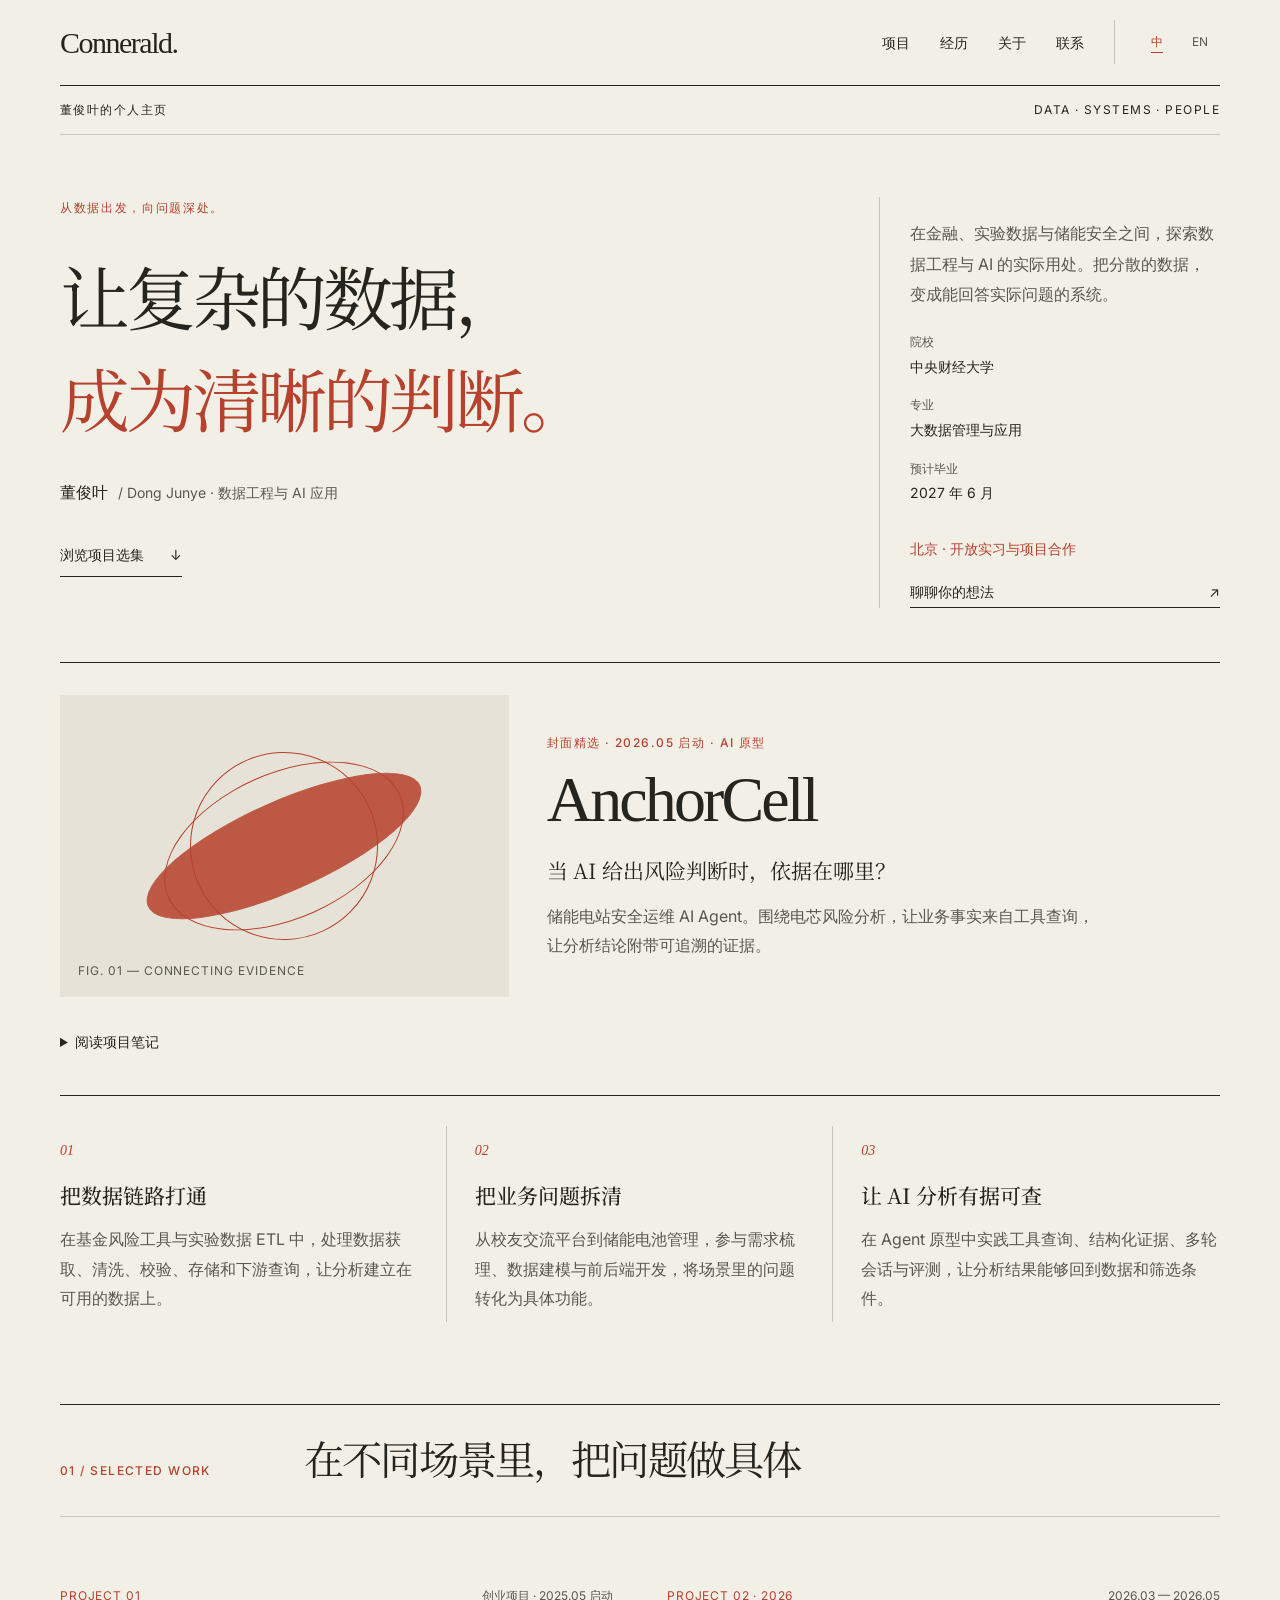
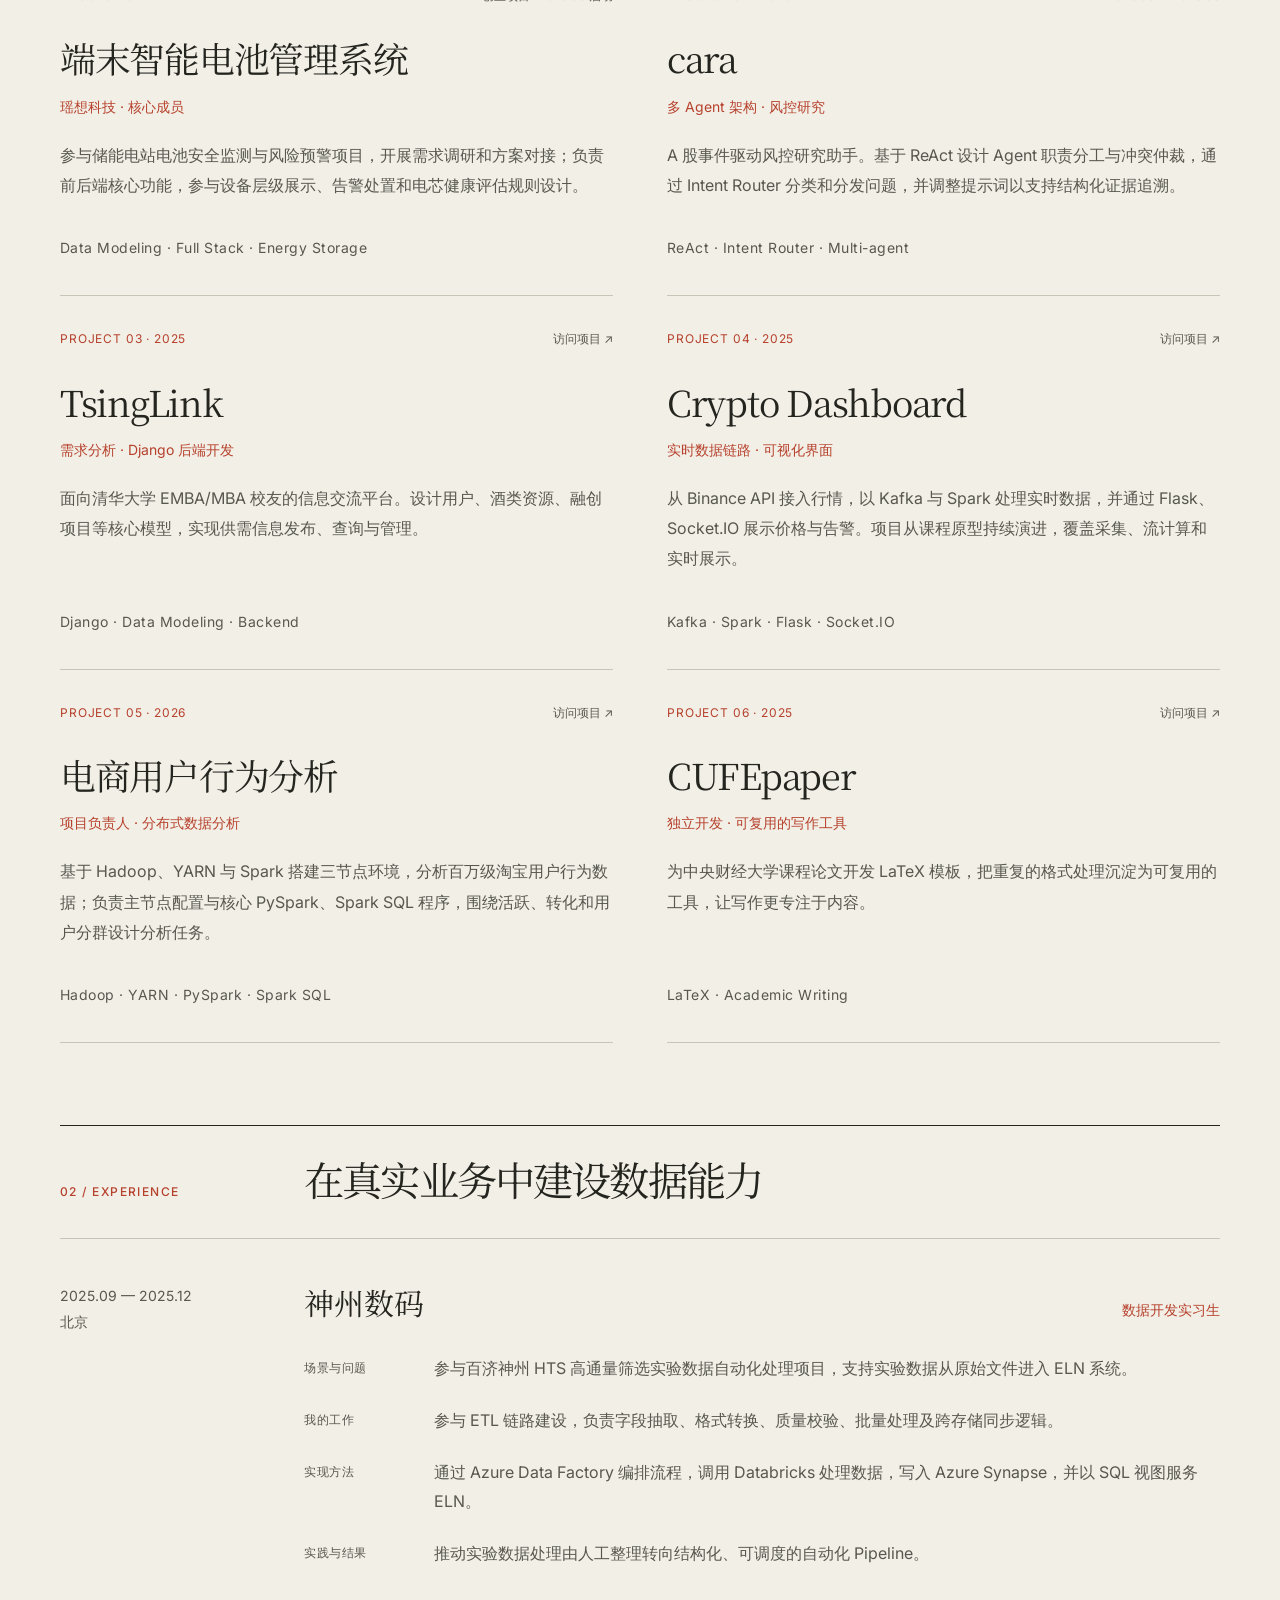
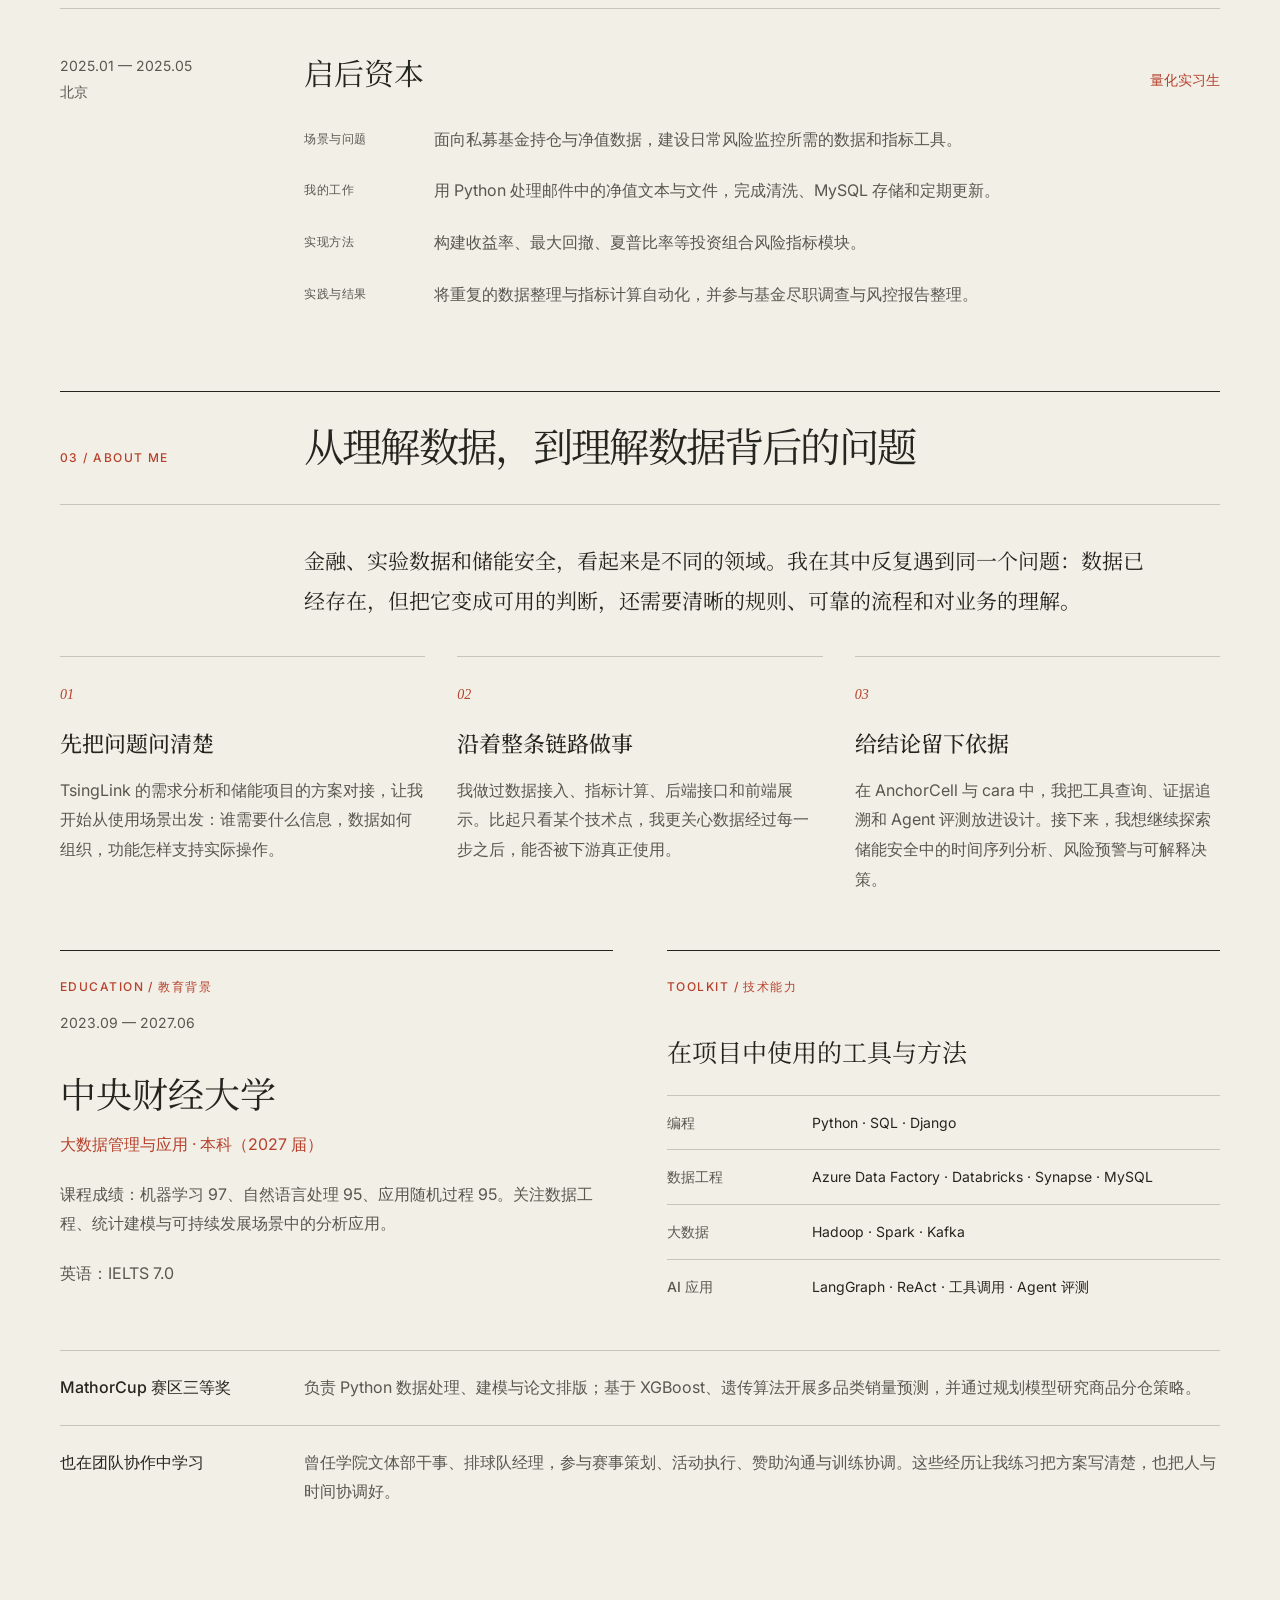
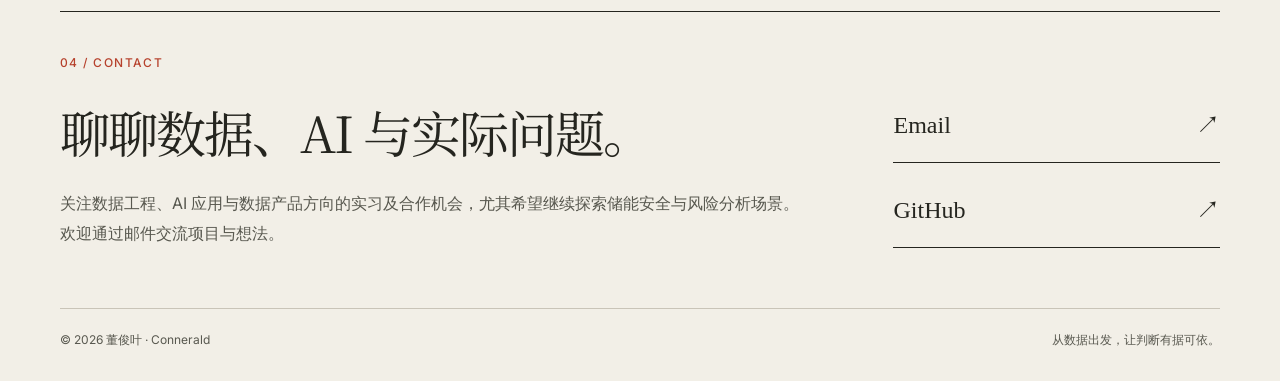
==== commit f6a72bd6: "style: improve portfolio typography and readability" ====
--- a/index.html
+++ b/index.html
@@ -23,7 +23,10 @@
       --paper: #f2efe7;
       --surface: #e7e2d7;
       --ink: #25251f;
-      --muted: #64635a;
+      --muted: #58584f;
+      --text-body: 1rem;
+      --text-secondary: .875rem;
+      --text-caption: .75rem;
       --accent: #b6412c;
       --line: #c9c4b8;
       --max: 1160px;
@@ -31,7 +34,7 @@
     }
     * { box-sizing: border-box; }
     html { scroll-behavior: smooth; scroll-padding-top: 100px; }
-    body { margin: 0; background: var(--paper); color: var(--ink); font-family: "Inter", "PingFang SC", "Microsoft YaHei", sans-serif; line-height: 1.8; -webkit-font-smoothing: antialiased; }
+    body { margin: 0; background: var(--paper); color: var(--ink); font-family: "Inter", "PingFang SC", "Microsoft YaHei", sans-serif; font-size: var(--text-body); line-height: 1.85; -webkit-font-smoothing: antialiased; }
     a { color: inherit; text-decoration: none; }
     button { color: inherit; font: inherit; }
     a, button, summary { -webkit-tap-highlight-color: transparent; }
@@ -44,31 +47,31 @@
     .nav-inner { display: flex; justify-content: space-between; align-items: center; gap: 28px; min-height: 86px; border-bottom: 1px solid var(--ink); }
     .brand { font-family: Georgia, serif; font-size: 30px; letter-spacing: -1.5px; line-height: 1.2; }
     .nav-actions, .nav-links { display: flex; align-items: center; gap: 30px; }
-    .nav-links a { font-size: 12px; padding-block: 10px; }
+    .nav-links a { font-size: var(--text-secondary); padding-block: 10px; }
     .nav-links a:hover, .text-link:hover { color: var(--accent); }
     .language-switch { display: flex; gap: 3px; border-left: 1px solid var(--line); padding-left: 22px; }
-    .language-switch button { min-width: 36px; min-height: 36px; padding: 4px; border: 0; background: transparent; color: var(--muted); font-size: 11px; cursor: pointer; }
+    .language-switch button { min-width: 40px; min-height: 44px; padding: 4px; border: 0; background: transparent; color: var(--muted); font-size: var(--text-caption); cursor: pointer; }
     .language-switch button[aria-pressed="true"] { color: var(--accent); text-decoration: underline; text-underline-offset: 6px; }
-    .edition { display: flex; justify-content: space-between; gap: 18px; padding-block: 13px; border-bottom: 1px solid var(--line); font-size: 10px; letter-spacing: .12em; }
+    .edition { display: flex; flex-wrap: wrap; justify-content: space-between; gap: 18px; padding-block: 13px; border-bottom: 1px solid var(--line); font-size: var(--text-caption); letter-spacing: .12em; }
     .hero { display: grid; grid-template-columns: minmax(0, 1.8fr) minmax(245px, .8fr); gap: 52px; padding: 62px 0 54px; }
-    .eyebrow { margin-bottom: 26px; color: var(--accent); font-size: 11px; letter-spacing: .14em; }
+    .eyebrow { margin-bottom: 26px; color: var(--accent); font-size: var(--text-caption); letter-spacing: .14em; }
     .hero h1 { margin: 0; font-family: var(--serif); font-size: clamp(42px, 5.45vw, 72px); line-height: 1.45; font-weight: 400; letter-spacing: -.06em; }
     .hero h1 span, .hero h1 em { display: block; }
     .hero h1 em { font-style: normal; color: var(--accent); }
-    .hero-byline { margin: 30px 0 0; font-size: 14px; }
-    .hero-byline span + span { margin-left: 10px; color: var(--muted); font-size: 12px; }
+    .hero-byline { display: flex; flex-wrap: wrap; align-items: baseline; gap: 6px 10px; margin: 30px 0 0; font-size: var(--text-body); }
+    .hero-byline span + span { color: var(--muted); font-size: var(--text-secondary); }
     .hero-actions { margin-top: 26px; }
-    .text-link { display: inline-flex; align-items: center; justify-content: space-between; gap: 26px; min-height: 40px; padding: 2px 0; border-bottom: 1px solid currentColor; font-size: 12px; transition: color .2s; }
+    .text-link { display: inline-flex; align-items: center; justify-content: space-between; gap: 26px; min-height: 44px; padding: 2px 0; border-bottom: 1px solid currentColor; font-size: var(--text-secondary); transition: color .2s; }
     .profile-panel { border-left: 1px solid var(--line); padding: 21px 0 0 30px; display: flex; flex-direction: column; align-items: flex-start; }
-    .hero-summary { margin: 0 0 22px; color: var(--muted); font-size: 13px; line-height: 2; }
+    .hero-summary { margin: 0 0 22px; color: var(--muted); font-size: var(--text-body); line-height: 1.9; }
     .profile-list { margin: 0; width: 100%; }
-    .profile-row { margin-bottom: 11px; }
-    .profile-row dt { font-size: 10px; color: var(--muted); }
-    .profile-row dd { margin: 0; font-size: 12px; }
+    .profile-row { margin-bottom: 15px; }
+    .profile-row dt { font-size: var(--text-caption); color: var(--muted); }
+    .profile-row dd { margin: 0; font-size: var(--text-secondary); }
     .profile-panel .text-link { margin-top: auto; padding-top: 18px; width: 100%; }
-    .profile-status { margin: 15px 0 0; color: var(--accent); font-size: 11px; }
+    .profile-status { margin: 15px 0 0; color: var(--accent); font-size: var(--text-secondary); }
     section { padding: 82px 0; }
-    .section-label, .case-kicker, .card-label { color: var(--accent); font-size: 10px; font-weight: 500; letter-spacing: .12em; text-transform: uppercase; }
+    .section-label, .case-kicker, .card-label { color: var(--accent); font-size: var(--text-caption); font-weight: 500; letter-spacing: .12em; text-transform: uppercase; }
     .section-heading { display: grid; grid-template-columns: 210px 1fr; align-items: baseline; gap: 34px; padding: 23px 0 28px; margin-bottom: 36px; border-top: 1px solid var(--ink); border-bottom: 1px solid var(--line); }
     .section-heading h2 { margin: 0; font-family: var(--serif); font-size: clamp(28px, 3.15vw, 42px); font-weight: 400; line-height: 1.5; letter-spacing: -.045em; }
     .case-study { padding: 0; }
@@ -78,19 +81,19 @@
     .orbit { width: 188px; height: 188px; border: 1px solid var(--accent); border-radius: 50%; position: relative; transform: rotate(-24deg); }
     .orbit::before, .orbit::after { content: ""; position: absolute; inset: 20px -34px; border: 1px solid var(--accent); border-radius: 50%; }
     .orbit::after { inset: 48px -56px; background: var(--accent); opacity: .85; }
-    .case-figure figcaption { position: absolute; bottom: 15px; left: 18px; font-size: 9px; letter-spacing: .08em; color: var(--muted); }
+    .case-figure figcaption { position: absolute; bottom: 15px; left: 18px; right: 18px; font-size: var(--text-caption); letter-spacing: .08em; color: var(--muted); }
     .case-intro h2 { margin: 8px 0 12px; font-family: Georgia, serif; font-size: clamp(42px, 5vw, 64px); font-weight: 400; line-height: 1.2; letter-spacing: -.045em; }
     .case-question { margin: 0 0 12px; font-family: var(--serif); font-size: 21px; font-weight: 400; }
-    .case-lead { margin: 0; max-width: 560px; color: var(--muted); font-size: 13px; }
+    .case-lead { margin: 0; max-width: 560px; color: var(--muted); font-size: var(--text-body); }
     .case-intro .text-link { margin-top: 20px; }
     .case-notes { margin-top: 24px; }
-    .case-notes > summary { width: fit-content; padding-block: 8px; font-size: 12px; cursor: pointer; }
+    .case-notes > summary { width: fit-content; padding-block: 8px; font-size: var(--text-secondary); cursor: pointer; }
     .case-notes[open] > summary { color: var(--accent); }
     .case-details { display: grid; grid-template-columns: repeat(2, minmax(0, 1fr)); gap: 24px 38px; margin-top: 20px; }
     .case-detail { border-top: 1px solid var(--line); padding-top: 20px; }
-    .case-detail h3 { margin: 0 0 10px; color: var(--accent); font-size: 11px; font-weight: 500; }
-    .case-detail p { margin: 0; color: var(--muted); font-size: 14px; }
-    .case-award { margin-top: 26px; padding-top: 18px; border-top: 1px solid var(--line); color: var(--ink); font-size: 12px; }
+    .case-detail h3 { margin: 0 0 10px; color: var(--accent); font-size: var(--text-secondary); font-weight: 500; }
+    .case-detail p { margin: 0; color: var(--muted); font-size: var(--text-body); }
+    .case-award { margin-top: 26px; padding-top: 18px; border-top: 1px solid var(--line); color: var(--ink); font-size: var(--text-secondary); }
     .capabilities { padding: 30px 0 0; }
     .capability-grid { display: grid; grid-template-columns: repeat(3, minmax(0, 1fr)); }
     .capability { padding: 12px 28px 8px; border-right: 1px solid var(--line); }
@@ -98,56 +101,56 @@
     .capability:last-child { padding-right: 0; border: 0; }
     .capability-no { color: var(--accent); font-family: Georgia, serif; font-size: 14px; font-style: italic; }
     .capability h2 { margin: 12px 0 10px; font-family: var(--serif); font-size: 21px; font-weight: 500; }
-    .capability p { margin: 0; color: var(--muted); font-size: 12px; }
+    .capability p { margin: 0; color: var(--muted); font-size: var(--text-body); }
     .project-grid { display: grid; grid-template-columns: repeat(2, minmax(0, 1fr)); column-gap: 54px; }
-    .project-card { display: flex; flex-direction: column; min-width: 0; padding: 28px 0 32px; border-bottom: 1px solid var(--line); }
-    .project-top { display: flex; align-items: baseline; justify-content: space-between; gap: 20px; font-size: 10px; }
+    .project-card { display: flex; flex-direction: column; min-width: 0; padding: 32px 0 36px; border-bottom: 1px solid var(--line); }
+    .project-top { display: flex; flex-wrap: wrap; align-items: baseline; justify-content: space-between; gap: 20px; font-size: var(--text-caption); }
     .project-no { color: var(--accent); letter-spacing: .07em; }
     .project-link { color: var(--muted); text-align: right; }
     .project-card h3 { margin: 26px 0 10px; font-family: var(--serif); font-size: clamp(26px, 2.8vw, 36px); line-height: 1.4; font-weight: 400; letter-spacing: -.035em; transition: color .2s; }
     a.project-card:hover h3, a.project-card:hover .project-link { color: var(--accent); }
     a.project-card:hover h3 { text-decoration: underline; text-decoration-thickness: 1px; text-underline-offset: 7px; }
-    .project-role { margin: 0; color: var(--accent); font-size: 11px; }
-    .project-description { margin: 20px 0 24px; color: var(--muted); font-size: 13px; }
-    .project-stack { margin-top: auto; padding-top: 8px; font-size: 10px; color: var(--muted); letter-spacing: .035em; }
+    .project-role { margin: 0; color: var(--accent); font-size: var(--text-secondary); }
+    .project-description { margin: 20px 0 28px; line-height: 1.9; color: var(--muted); font-size: var(--text-body); }
+    .project-stack { margin-top: auto; padding-top: 8px; line-height: 1.65; font-size: var(--text-secondary); color: var(--muted); letter-spacing: .035em; }
     #experience { padding-top: 0; }
     .experience-item { display: grid; grid-template-columns: 210px minmax(0, 1fr); gap: 34px; padding: 0 0 40px; margin-bottom: 36px; border-bottom: 1px solid var(--line); }
     .experience-item:last-child { padding-bottom: 0; margin: 0; border: 0; }
-    .experience-date { padding-top: 8px; color: var(--muted); font-size: 11px; }
+    .experience-date { padding-top: 8px; color: var(--muted); font-size: var(--text-secondary); }
     .experience-title { display: flex; align-items: baseline; justify-content: space-between; flex-wrap: wrap; gap: 8px 24px; }
     .experience-title h3 { margin: 0; font-family: var(--serif); font-size: 30px; font-weight: 400; }
-    .experience-role { color: var(--accent); font-size: 12px; }
-    .experience-points { display: grid; gap: 18px; margin-top: 24px; }
-    .evidence-row { display: grid; grid-template-columns: 100px 1fr; gap: 20px; }
-    .evidence-label { padding-top: 3px; color: var(--muted); font-size: 10px; letter-spacing: .05em; }
-    .evidence-row p { margin: 0; font-size: 13px; color: var(--muted); }
+    .experience-role { color: var(--accent); font-size: var(--text-secondary); }
+    .experience-points { display: grid; gap: 22px; margin-top: 24px; }
+    .evidence-row { display: grid; grid-template-columns: 110px minmax(0, 1fr); gap: 20px; }
+    .evidence-label { padding-top: 3px; color: var(--muted); font-size: var(--text-caption); letter-spacing: .05em; }
+    .evidence-row p { margin: 0; font-size: var(--text-body); color: var(--muted); }
     #about { padding-top: 0; }
     .about-intro { max-width: 850px; margin: 0 0 36px 244px; font-family: var(--serif); font-size: 21px; line-height: 1.9; }
     .principles { display: grid; grid-template-columns: repeat(3, minmax(0, 1fr)); gap: 32px; margin-bottom: 56px; }
     .principle { border-top: 1px solid var(--line); padding-top: 22px; }
     .principle h3 { margin: 14px 0 12px; font-family: var(--serif); font-size: 22px; font-weight: 500; }
-    .principle p { margin: 0; font-size: 13px; color: var(--muted); }
+    .principle p { margin: 0; font-size: var(--text-body); color: var(--muted); }
     .about-grid { display: grid; grid-template-columns: 1fr 1fr; column-gap: 54px; }
     .about-card { border-top: 1px solid var(--ink); padding: 25px 0 36px; }
-    .education-dates { margin-top: 12px; color: var(--muted); font-size: 11px; }
+    .education-dates { margin-top: 12px; color: var(--muted); font-size: var(--text-secondary); }
     .school { margin: 30px 0 10px; font-family: var(--serif); font-size: 36px; line-height: 1.5; }
-    .major { color: var(--accent); font-size: 13px; }
-    .education-meta { margin-top: 20px; color: var(--muted); font-size: 12px; }
+    .major { color: var(--accent); font-size: var(--text-body); }
+    .education-meta { margin-top: 20px; color: var(--muted); font-size: var(--text-body); }
     .skills-card h3 { margin: 30px 0 20px; font-family: var(--serif); font-size: 25px; font-weight: 400; }
-    .skill-group { display: grid; grid-template-columns: 110px 1fr; gap: 20px; padding: 14px 0; border-top: 1px solid var(--line); }
-    .skill-group strong { color: var(--muted); font-size: 10px; font-weight: 500; }
-    .skill-group span { font-size: 12px; }
+    .skill-group { display: grid; grid-template-columns: 125px minmax(0, 1fr); gap: 20px; padding: 14px 0; border-top: 1px solid var(--line); }
+    .skill-group strong { color: var(--muted); font-size: var(--text-secondary); font-weight: 500; }
+    .skill-group span { font-size: var(--text-secondary); }
     .award-note { grid-column: 1 / -1; display: grid; grid-template-columns: 210px 1fr; gap: 34px; padding: 22px 0; border-top: 1px solid var(--line); }
-    .award-note strong { font-weight: 500; font-size: 13px; }
-    .award-note p { margin: 0; color: var(--muted); font-size: 12px; }
+    .award-note strong { font-weight: 500; font-size: var(--text-body); }
+    .award-note p { margin: 0; color: var(--muted); font-size: var(--text-body); }
     .contact { padding: 0 0 60px; }
     .contact-box { display: grid; grid-template-columns: 1.5fr .65fr; gap: 80px; padding-block: 40px 0; border-top: 1px solid var(--ink); align-items: end; }
     .contact-box h2 { margin: 20px 0; font-family: var(--serif); font-size: clamp(32px, 4vw, 50px); line-height: 1.5; font-weight: 400; letter-spacing: -.04em; }
-    .contact-box p { margin: 0; color: var(--muted); font-size: 13px; }
+    .contact-box p { margin: 0; color: var(--muted); font-size: var(--text-body); }
     .contact-links { display: grid; gap: 10px; }
     .contact-link { display: flex; justify-content: space-between; align-items: center; gap: 20px; padding: 15px 0; border-bottom: 1px solid var(--ink); font-family: Georgia, serif; font-size: 24px; transition: color .2s; }
     .contact-link:hover { color: var(--accent); }
-    footer { display: flex; justify-content: space-between; gap: 25px; padding: 20px 0 30px; border-top: 1px solid var(--line); color: var(--muted); font-size: 10px; }
+    footer { display: flex; justify-content: space-between; gap: 25px; padding: 20px 0 30px; border-top: 1px solid var(--line); color: var(--muted); font-size: var(--text-caption); }
     html[lang="en"] .hero h1 { font-size: clamp(46px, 5.4vw, 72px); line-height: 1.2; letter-spacing: -.045em; }
     html[lang="en"] .hero { grid-template-columns: minmax(0, 1.7fr) minmax(260px, .8fr); }
     html[lang="en"] .section-heading h2 { line-height: 1.25; }
@@ -180,15 +183,19 @@
       .profile-row { margin: 0; }
       .profile-panel .text-link { width: auto; padding-top: 0; margin-top: 12px; }
       .profile-status { margin-top: 14px; }
-      .case-cover { grid-template-columns: minmax(0, .85fr) minmax(0, 1.15fr); gap: 24px; }
+      .case-cover { grid-template-columns: 1fr; gap: 24px; }
       .case-figure { min-height: 260px; }
       .orbit { width: 120px; height: 120px; }
       .orbit::before { inset: 12px -22px; }
       .orbit::after { inset: 30px -36px; }
-      .case-figure figcaption { font-size: 8px; left: 12px; }
+      .case-figure figcaption { font-size: var(--text-caption); left: 12px; }
       .case-intro h2 { font-size: 40px; }
       .case-question { font-size: 18px; }
-      .capability { padding-inline: 18px; }
+      .capability-grid, .principles, .project-grid { grid-template-columns: 1fr; }
+      .capability, .capability:first-child, .capability:last-child { padding: 22px 0; border-right: 0; border-bottom: 1px solid var(--line); }
+      .case-details { grid-template-columns: 1fr; }
+      .project-top { gap: 8px 20px; }
+      .project-link { text-align: left; }
       .capability h2 { font-size: 18px; }
       section { padding: 60px 0; }
       .section-heading { grid-template-columns: 1fr; gap: 12px; }
@@ -196,6 +203,7 @@
       .experience-date br { display: none; }
       .experience-date span + span { margin-left: 12px; }
       .about-intro { margin-left: 0; }
+      .evidence-row { grid-template-columns: 1fr; gap: 5px; }
       .principles { gap: 24px; }
       .principle h3 { font-size: 20px; }
       .about-grid, .contact-box { grid-template-columns: 1fr; }
@@ -207,10 +215,10 @@
       .nav-actions { display: contents; }
       .language-switch { margin-left: auto; border: 0; padding: 0; }
       .nav-links { order: 3; flex: 0 0 100%; justify-content: space-between; }
-      .nav-links a { font-size: 11px; }
-      .edition { font-size: 8px; letter-spacing: .04em; }
+      .nav-links a { font-size: var(--text-secondary); }
+      .edition { font-size: var(--text-caption); letter-spacing: .04em; }
       .hero h1 { font-size: clamp(29px, 7.7vw, 42px); }
-      .hero-byline { font-size: 13px; }
+      .hero-byline { font-size: var(--text-body); }
       .profile-list { grid-template-columns: 1fr; gap: 10px; }
       .case-cover { grid-template-columns: 1fr; gap: 25px; }
       .case-layout { padding-block: 24px; }
@@ -233,7 +241,7 @@
       .about-intro { padding-top: 16px; font-size: 19px; }
       .principles { gap: 26px; }
       .school { font-size: 30px; }
-      .skill-group { grid-template-columns: 85px minmax(0, 1fr); gap: 18px; }
+      .skill-group { grid-template-columns: 1fr; gap: 5px; }
       .contact-box { gap: 25px; }
       .contact-box h2 { font-size: 32px; }
       .contact { padding-bottom: 35px; }
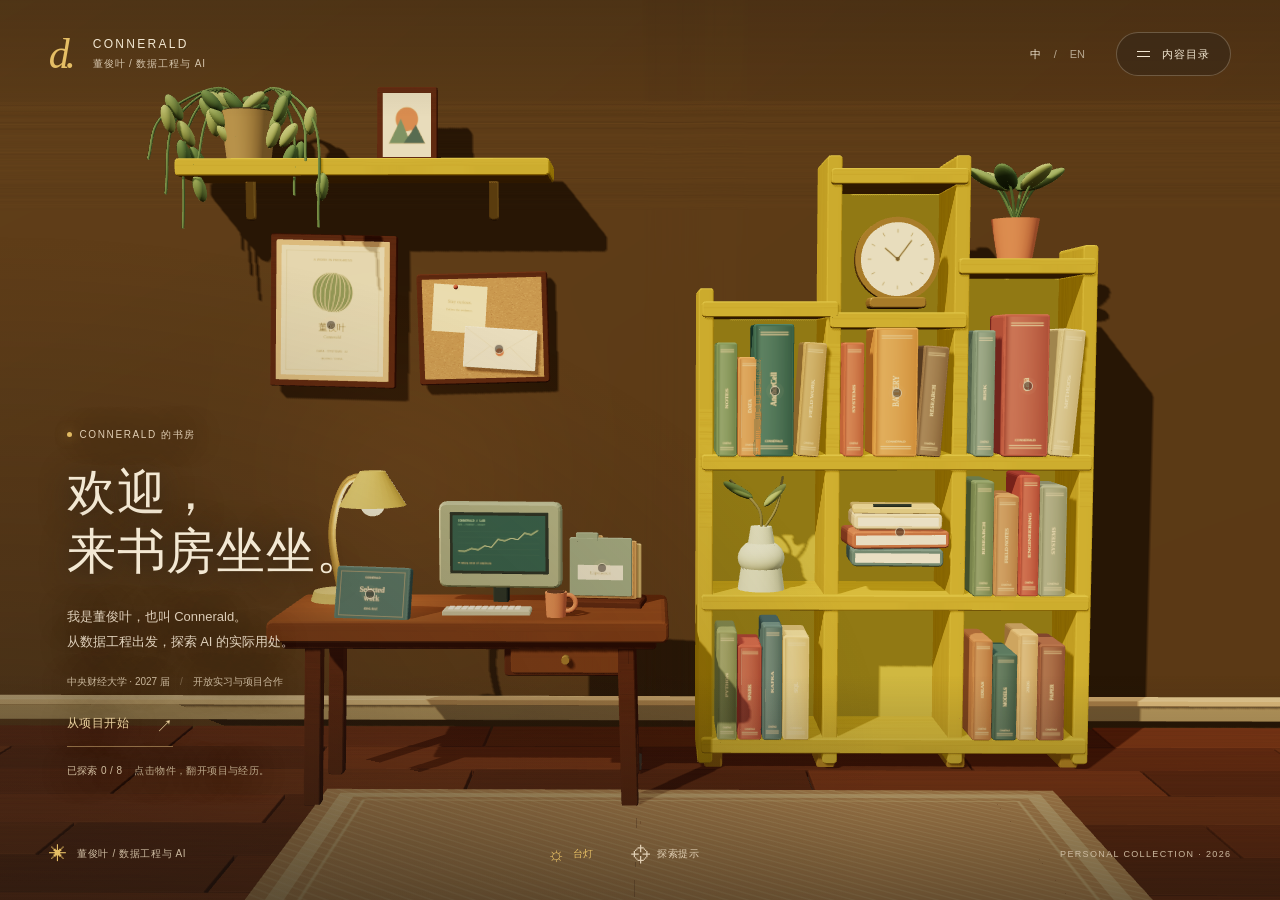
==== commit 15856824: "feat: rebuild portfolio as an interactive 3D study" ====
--- a/index.html
+++ b/index.html
@@ -2,450 +2,235 @@
 <html lang="zh-CN">
 <head>
   <meta charset="utf-8">
-  <meta name="viewport" content="width=device-width, initial-scale=1">
-  <meta name="theme-color" content="#f2efe7">
-  <meta name="description" content="董俊叶，中央财经大学大数据管理与应用本科生。以数据工程为基础，探索储能安全、风险分析与可追溯的 AI Agent 应用。">
-  <meta property="og:title" content="董俊叶｜数据工程与 AI 应用">
-  <meta property="og:description" content="从数据处理到风险分析，探索有业务依据、结论可追溯的 AI 应用。">
+  <meta name="viewport" content="width=device-width, initial-scale=1, viewport-fit=cover">
+  <meta name="theme-color" content="#30261f">
+  <meta name="description" content="董俊叶，中央财经大学大数据管理与应用本科生。探索数据工程、储能安全与有据可查的 AI Agent。欢迎来到我的书房。">
+  <meta property="og:title" content="董俊叶的书房 · 数据工程与 AI">
+  <meta property="og:description" content="书架上的项目，桌面上的想法。走进董俊叶的数据与 AI 书房。">
   <meta property="og:type" content="website">
+  <meta property="og:url" content="https://connerald.github.io/">
   <meta property="og:locale" content="zh_CN">
   <meta property="og:image" content="https://connerald.github.io/og.png">
+  <meta property="og:image:width" content="1200">
+  <meta property="og:image:height" content="630">
   <meta name="twitter:card" content="summary_large_image">
-  <meta name="twitter:title" content="董俊叶｜数据工程与 AI 应用">
-  <meta name="twitter:description" content="从数据处理到风险分析，探索有业务依据、结论可追溯的 AI 应用。">
+  <meta name="twitter:title" content="董俊叶的书房 · 数据工程与 AI">
+  <meta name="twitter:description" content="书架上的项目，桌面上的想法。走进董俊叶的数据与 AI 书房。">
   <meta name="twitter:image" content="https://connerald.github.io/og.png">
-  <title>董俊叶｜数据工程与 AI 应用</title>
-  <link rel="preconnect" href="https://fonts.googleapis.com">
-  <link rel="preconnect" href="https://fonts.gstatic.com" crossorigin>
-  <link href="https://fonts.googleapis.com/css2?family=Inter:wght@400;500;600&family=Noto+Serif+SC:wght@400;500&display=swap" rel="stylesheet">
-  <style>
-    :root {
-      --paper: #f2efe7;
-      --surface: #e7e2d7;
-      --ink: #25251f;
-      --muted: #58584f;
-      --text-body: 1rem;
-      --text-secondary: .875rem;
-      --text-caption: .75rem;
-      --accent: #b6412c;
-      --line: #c9c4b8;
-      --max: 1160px;
-      --serif: Georgia, "Noto Serif SC", "Songti SC", serif;
-    }
-    * { box-sizing: border-box; }
-    html { scroll-behavior: smooth; scroll-padding-top: 100px; }
-    body { margin: 0; background: var(--paper); color: var(--ink); font-family: "Inter", "PingFang SC", "Microsoft YaHei", sans-serif; font-size: var(--text-body); line-height: 1.85; -webkit-font-smoothing: antialiased; }
-    a { color: inherit; text-decoration: none; }
-    button { color: inherit; font: inherit; }
-    a, button, summary { -webkit-tap-highlight-color: transparent; }
-    ::selection { color: var(--paper); background: var(--accent); }
-    :focus-visible { outline: 2px solid var(--accent); outline-offset: 5px; }
-    .shell { width: min(calc(100% - 80px), var(--max)); margin-inline: auto; }
-    .skip-link { position: fixed; z-index: 50; left: 16px; top: 12px; padding: 8px 15px; color: var(--paper); background: var(--ink); transform: translateY(-180%); }
-    .skip-link:focus { transform: none; }
-    .nav { position: sticky; top: 0; z-index: 20; background: var(--paper); }
-    .nav-inner { display: flex; justify-content: space-between; align-items: center; gap: 28px; min-height: 86px; border-bottom: 1px solid var(--ink); }
-    .brand { font-family: Georgia, serif; font-size: 30px; letter-spacing: -1.5px; line-height: 1.2; }
-    .nav-actions, .nav-links { display: flex; align-items: center; gap: 30px; }
-    .nav-links a { font-size: var(--text-secondary); padding-block: 10px; }
-    .nav-links a:hover, .text-link:hover { color: var(--accent); }
-    .language-switch { display: flex; gap: 3px; border-left: 1px solid var(--line); padding-left: 22px; }
-    .language-switch button { min-width: 40px; min-height: 44px; padding: 4px; border: 0; background: transparent; color: var(--muted); font-size: var(--text-caption); cursor: pointer; }
-    .language-switch button[aria-pressed="true"] { color: var(--accent); text-decoration: underline; text-underline-offset: 6px; }
-    .edition { display: flex; flex-wrap: wrap; justify-content: space-between; gap: 18px; padding-block: 13px; border-bottom: 1px solid var(--line); font-size: var(--text-caption); letter-spacing: .12em; }
-    .hero { display: grid; grid-template-columns: minmax(0, 1.8fr) minmax(245px, .8fr); gap: 52px; padding: 62px 0 54px; }
-    .eyebrow { margin-bottom: 26px; color: var(--accent); font-size: var(--text-caption); letter-spacing: .14em; }
-    .hero h1 { margin: 0; font-family: var(--serif); font-size: clamp(42px, 5.45vw, 72px); line-height: 1.45; font-weight: 400; letter-spacing: -.06em; }
-    .hero h1 span, .hero h1 em { display: block; }
-    .hero h1 em { font-style: normal; color: var(--accent); }
-    .hero-byline { display: flex; flex-wrap: wrap; align-items: baseline; gap: 6px 10px; margin: 30px 0 0; font-size: var(--text-body); }
-    .hero-byline span + span { color: var(--muted); font-size: var(--text-secondary); }
-    .hero-actions { margin-top: 26px; }
-    .text-link { display: inline-flex; align-items: center; justify-content: space-between; gap: 26px; min-height: 44px; padding: 2px 0; border-bottom: 1px solid currentColor; font-size: var(--text-secondary); transition: color .2s; }
-    .profile-panel { border-left: 1px solid var(--line); padding: 21px 0 0 30px; display: flex; flex-direction: column; align-items: flex-start; }
-    .hero-summary { margin: 0 0 22px; color: var(--muted); font-size: var(--text-body); line-height: 1.9; }
-    .profile-list { margin: 0; width: 100%; }
-    .profile-row { margin-bottom: 15px; }
-    .profile-row dt { font-size: var(--text-caption); color: var(--muted); }
-    .profile-row dd { margin: 0; font-size: var(--text-secondary); }
-    .profile-panel .text-link { margin-top: auto; padding-top: 18px; width: 100%; }
-    .profile-status { margin: 15px 0 0; color: var(--accent); font-size: var(--text-secondary); }
-    section { padding: 82px 0; }
-    .section-label, .case-kicker, .card-label { color: var(--accent); font-size: var(--text-caption); font-weight: 500; letter-spacing: .12em; text-transform: uppercase; }
-    .section-heading { display: grid; grid-template-columns: 210px 1fr; align-items: baseline; gap: 34px; padding: 23px 0 28px; margin-bottom: 36px; border-top: 1px solid var(--ink); border-bottom: 1px solid var(--line); }
-    .section-heading h2 { margin: 0; font-family: var(--serif); font-size: clamp(28px, 3.15vw, 42px); font-weight: 400; line-height: 1.5; letter-spacing: -.045em; }
-    .case-study { padding: 0; }
-    .case-layout { border-block: 1px solid var(--ink); padding-block: 32px; }
-    .case-cover { display: grid; grid-template-columns: minmax(0, .8fr) minmax(0, 1.2fr); gap: 38px; align-items: center; }
-    .case-figure { margin: 0; background: var(--surface); position: relative; min-height: 302px; display: grid; place-items: center; overflow: hidden; }
-    .orbit { width: 188px; height: 188px; border: 1px solid var(--accent); border-radius: 50%; position: relative; transform: rotate(-24deg); }
-    .orbit::before, .orbit::after { content: ""; position: absolute; inset: 20px -34px; border: 1px solid var(--accent); border-radius: 50%; }
-    .orbit::after { inset: 48px -56px; background: var(--accent); opacity: .85; }
-    .case-figure figcaption { position: absolute; bottom: 15px; left: 18px; right: 18px; font-size: var(--text-caption); letter-spacing: .08em; color: var(--muted); }
-    .case-intro h2 { margin: 8px 0 12px; font-family: Georgia, serif; font-size: clamp(42px, 5vw, 64px); font-weight: 400; line-height: 1.2; letter-spacing: -.045em; }
-    .case-question { margin: 0 0 12px; font-family: var(--serif); font-size: 21px; font-weight: 400; }
-    .case-lead { margin: 0; max-width: 560px; color: var(--muted); font-size: var(--text-body); }
-    .case-intro .text-link { margin-top: 20px; }
-    .case-notes { margin-top: 24px; }
-    .case-notes > summary { width: fit-content; padding-block: 8px; font-size: var(--text-secondary); cursor: pointer; }
-    .case-notes[open] > summary { color: var(--accent); }
-    .case-details { display: grid; grid-template-columns: repeat(2, minmax(0, 1fr)); gap: 24px 38px; margin-top: 20px; }
-    .case-detail { border-top: 1px solid var(--line); padding-top: 20px; }
-    .case-detail h3 { margin: 0 0 10px; color: var(--accent); font-size: var(--text-secondary); font-weight: 500; }
-    .case-detail p { margin: 0; color: var(--muted); font-size: var(--text-body); }
-    .case-award { margin-top: 26px; padding-top: 18px; border-top: 1px solid var(--line); color: var(--ink); font-size: var(--text-secondary); }
-    .capabilities { padding: 30px 0 0; }
-    .capability-grid { display: grid; grid-template-columns: repeat(3, minmax(0, 1fr)); }
-    .capability { padding: 12px 28px 8px; border-right: 1px solid var(--line); }
-    .capability:first-child { padding-left: 0; }
-    .capability:last-child { padding-right: 0; border: 0; }
-    .capability-no { color: var(--accent); font-family: Georgia, serif; font-size: 14px; font-style: italic; }
-    .capability h2 { margin: 12px 0 10px; font-family: var(--serif); font-size: 21px; font-weight: 500; }
-    .capability p { margin: 0; color: var(--muted); font-size: var(--text-body); }
-    .project-grid { display: grid; grid-template-columns: repeat(2, minmax(0, 1fr)); column-gap: 54px; }
-    .project-card { display: flex; flex-direction: column; min-width: 0; padding: 32px 0 36px; border-bottom: 1px solid var(--line); }
-    .project-top { display: flex; flex-wrap: wrap; align-items: baseline; justify-content: space-between; gap: 20px; font-size: var(--text-caption); }
-    .project-no { color: var(--accent); letter-spacing: .07em; }
-    .project-link { color: var(--muted); text-align: right; }
-    .project-card h3 { margin: 26px 0 10px; font-family: var(--serif); font-size: clamp(26px, 2.8vw, 36px); line-height: 1.4; font-weight: 400; letter-spacing: -.035em; transition: color .2s; }
-    a.project-card:hover h3, a.project-card:hover .project-link { color: var(--accent); }
-    a.project-card:hover h3 { text-decoration: underline; text-decoration-thickness: 1px; text-underline-offset: 7px; }
-    .project-role { margin: 0; color: var(--accent); font-size: var(--text-secondary); }
-    .project-description { margin: 20px 0 28px; line-height: 1.9; color: var(--muted); font-size: var(--text-body); }
-    .project-stack { margin-top: auto; padding-top: 8px; line-height: 1.65; font-size: var(--text-secondary); color: var(--muted); letter-spacing: .035em; }
-    #experience { padding-top: 0; }
-    .experience-item { display: grid; grid-template-columns: 210px minmax(0, 1fr); gap: 34px; padding: 0 0 40px; margin-bottom: 36px; border-bottom: 1px solid var(--line); }
-    .experience-item:last-child { padding-bottom: 0; margin: 0; border: 0; }
-    .experience-date { padding-top: 8px; color: var(--muted); font-size: var(--text-secondary); }
-    .experience-title { display: flex; align-items: baseline; justify-content: space-between; flex-wrap: wrap; gap: 8px 24px; }
-    .experience-title h3 { margin: 0; font-family: var(--serif); font-size: 30px; font-weight: 400; }
-    .experience-role { color: var(--accent); font-size: var(--text-secondary); }
-    .experience-points { display: grid; gap: 22px; margin-top: 24px; }
-    .evidence-row { display: grid; grid-template-columns: 110px minmax(0, 1fr); gap: 20px; }
-    .evidence-label { padding-top: 3px; color: var(--muted); font-size: var(--text-caption); letter-spacing: .05em; }
-    .evidence-row p { margin: 0; font-size: var(--text-body); color: var(--muted); }
-    #about { padding-top: 0; }
-    .about-intro { max-width: 850px; margin: 0 0 36px 244px; font-family: var(--serif); font-size: 21px; line-height: 1.9; }
-    .principles { display: grid; grid-template-columns: repeat(3, minmax(0, 1fr)); gap: 32px; margin-bottom: 56px; }
-    .principle { border-top: 1px solid var(--line); padding-top: 22px; }
-    .principle h3 { margin: 14px 0 12px; font-family: var(--serif); font-size: 22px; font-weight: 500; }
-    .principle p { margin: 0; font-size: var(--text-body); color: var(--muted); }
-    .about-grid { display: grid; grid-template-columns: 1fr 1fr; column-gap: 54px; }
-    .about-card { border-top: 1px solid var(--ink); padding: 25px 0 36px; }
-    .education-dates { margin-top: 12px; color: var(--muted); font-size: var(--text-secondary); }
-    .school { margin: 30px 0 10px; font-family: var(--serif); font-size: 36px; line-height: 1.5; }
-    .major { color: var(--accent); font-size: var(--text-body); }
-    .education-meta { margin-top: 20px; color: var(--muted); font-size: var(--text-body); }
-    .skills-card h3 { margin: 30px 0 20px; font-family: var(--serif); font-size: 25px; font-weight: 400; }
-    .skill-group { display: grid; grid-template-columns: 125px minmax(0, 1fr); gap: 20px; padding: 14px 0; border-top: 1px solid var(--line); }
-    .skill-group strong { color: var(--muted); font-size: var(--text-secondary); font-weight: 500; }
-    .skill-group span { font-size: var(--text-secondary); }
-    .award-note { grid-column: 1 / -1; display: grid; grid-template-columns: 210px 1fr; gap: 34px; padding: 22px 0; border-top: 1px solid var(--line); }
-    .award-note strong { font-weight: 500; font-size: var(--text-body); }
-    .award-note p { margin: 0; color: var(--muted); font-size: var(--text-body); }
-    .contact { padding: 0 0 60px; }
-    .contact-box { display: grid; grid-template-columns: 1.5fr .65fr; gap: 80px; padding-block: 40px 0; border-top: 1px solid var(--ink); align-items: end; }
-    .contact-box h2 { margin: 20px 0; font-family: var(--serif); font-size: clamp(32px, 4vw, 50px); line-height: 1.5; font-weight: 400; letter-spacing: -.04em; }
-    .contact-box p { margin: 0; color: var(--muted); font-size: var(--text-body); }
-    .contact-links { display: grid; gap: 10px; }
-    .contact-link { display: flex; justify-content: space-between; align-items: center; gap: 20px; padding: 15px 0; border-bottom: 1px solid var(--ink); font-family: Georgia, serif; font-size: 24px; transition: color .2s; }
-    .contact-link:hover { color: var(--accent); }
-    footer { display: flex; justify-content: space-between; gap: 25px; padding: 20px 0 30px; border-top: 1px solid var(--line); color: var(--muted); font-size: var(--text-caption); }
-    html[lang="en"] .hero h1 { font-size: clamp(46px, 5.4vw, 72px); line-height: 1.2; letter-spacing: -.045em; }
-    html[lang="en"] .hero { grid-template-columns: minmax(0, 1.7fr) minmax(260px, .8fr); }
-    html[lang="en"] .section-heading h2 { line-height: 1.25; }
-    @media (max-width: 1000px) {
-      .hero, html[lang="en"] .hero { grid-template-columns: minmax(0, 1.5fr) minmax(220px, .8fr); gap: 30px; }
-      .hero h1 { font-size: clamp(36px, 5.2vw, 58px); }
-      .profile-panel { padding-left: 22px; }
-      .section-heading, .experience-item, .award-note { grid-template-columns: 160px minmax(0, 1fr); gap: 24px; }
-      .about-intro { margin-left: 184px; }
-      .project-grid, .about-grid { column-gap: 36px; }
-      .contact-box { gap: 40px; }
-    }
-    @media (max-width: 760px) {
-      html { scroll-padding-top: 130px; }
-      .shell { width: calc(100% - 40px); }
-      .nav-inner { min-height: 74px; gap: 16px; }
-      .brand { font-size: 26px; }
-      .nav-actions { gap: 18px; }
-      .nav-links { gap: 17px; }
-      .language-switch { padding-left: 12px; }
-      .hero, html[lang="en"] .hero { grid-template-columns: 1fr; padding: 42px 0 34px; gap: 28px; }
-      .hero h1 { font-size: clamp(34px, 7.7vw, 58px); }
-      html[lang="en"] .hero h1 { font-size: clamp(42px, 8vw, 60px); }
-      .eyebrow { margin-bottom: 20px; }
-      .hero-byline { margin-top: 22px; }
-      .hero-actions { margin-top: 15px; }
-      .profile-panel { border-left: 0; border-top: 1px solid var(--line); padding: 22px 0 0; display: block; }
-      .hero-summary { max-width: 600px; }
-      .profile-list { display: grid; grid-template-columns: 1fr 1fr; gap: 15px; }
-      .profile-row { margin: 0; }
-      .profile-panel .text-link { width: auto; padding-top: 0; margin-top: 12px; }
-      .profile-status { margin-top: 14px; }
-      .case-cover { grid-template-columns: 1fr; gap: 24px; }
-      .case-figure { min-height: 260px; }
-      .orbit { width: 120px; height: 120px; }
-      .orbit::before { inset: 12px -22px; }
-      .orbit::after { inset: 30px -36px; }
-      .case-figure figcaption { font-size: var(--text-caption); left: 12px; }
-      .case-intro h2 { font-size: 40px; }
-      .case-question { font-size: 18px; }
-      .capability-grid, .principles, .project-grid { grid-template-columns: 1fr; }
-      .capability, .capability:first-child, .capability:last-child { padding: 22px 0; border-right: 0; border-bottom: 1px solid var(--line); }
-      .case-details { grid-template-columns: 1fr; }
-      .project-top { gap: 8px 20px; }
-      .project-link { text-align: left; }
-      .capability h2 { font-size: 18px; }
-      section { padding: 60px 0; }
-      .section-heading { grid-template-columns: 1fr; gap: 12px; }
-      .experience-item { grid-template-columns: 1fr; gap: 15px; }
-      .experience-date br { display: none; }
-      .experience-date span + span { margin-left: 12px; }
-      .about-intro { margin-left: 0; }
-      .evidence-row { grid-template-columns: 1fr; gap: 5px; }
-      .principles { gap: 24px; }
-      .principle h3 { font-size: 20px; }
-      .about-grid, .contact-box { grid-template-columns: 1fr; }
-      .award-note { grid-template-columns: 1fr; gap: 10px; }
-      .contact-links { grid-template-columns: 1fr 1fr; gap: 28px; }
-    }
-    @media (max-width: 540px) {
-      .nav-inner { flex-wrap: wrap; padding-top: 17px; row-gap: 7px; }
-      .nav-actions { display: contents; }
-      .language-switch { margin-left: auto; border: 0; padding: 0; }
-      .nav-links { order: 3; flex: 0 0 100%; justify-content: space-between; }
-      .nav-links a { font-size: var(--text-secondary); }
-      .edition { font-size: var(--text-caption); letter-spacing: .04em; }
-      .hero h1 { font-size: clamp(29px, 7.7vw, 42px); }
-      .hero-byline { font-size: var(--text-body); }
-      .profile-list { grid-template-columns: 1fr; gap: 10px; }
-      .case-cover { grid-template-columns: 1fr; gap: 25px; }
-      .case-layout { padding-block: 24px; }
-      .case-figure { min-height: 225px; }
-      .orbit { width: 150px; height: 150px; }
-      .orbit::before { inset: 16px -28px; }
-      .orbit::after { inset: 38px -44px; }
-      .case-details, .capability-grid, .project-grid, .principles { grid-template-columns: 1fr; }
-      .capabilities { padding-top: 12px; }
-      .capability, .capability:first-child, .capability:last-child { padding: 20px 0; border-right: 0; border-bottom: 1px solid var(--line); }
-      .capability h2 { margin-top: 5px; font-size: 21px; }
-      .section-heading { margin-bottom: 12px; padding-block: 20px; }
-      .section-heading h2 { font-size: 28px; }
-      .project-card { padding-block: 25px; }
-      .project-card h3 { margin-top: 19px; font-size: 29px; }
-      .project-top { flex-wrap: wrap; gap: 5px 16px; }
-      .project-link { text-align: left; }
-      .evidence-row { grid-template-columns: 1fr; gap: 4px; }
-      .experience-list { padding-top: 12px; }
-      .about-intro { padding-top: 16px; font-size: 19px; }
-      .principles { gap: 26px; }
-      .school { font-size: 30px; }
-      .skill-group { grid-template-columns: 1fr; gap: 5px; }
-      .contact-box { gap: 25px; }
-      .contact-box h2 { font-size: 32px; }
-      .contact { padding-bottom: 35px; }
-      footer { flex-direction: column; gap: 6px; }
-    }
-    @media (prefers-reduced-motion: reduce) {
-      html { scroll-behavior: auto; }
-      *, *::before, *::after { transition: none !important; }
-    }
-    @media print {
-      :root { --paper: #fff; --surface: #eee; --ink: #000; --muted: #333; --accent: #333; --line: #aaa; }
-      .nav, .skip-link, .hero-actions, .profile-panel .text-link, .contact, footer, .case-figure { display: none !important; }
-      .shell { width: 100%; }
-      .hero { padding: 24px 0; }
-      .hero h1, html[lang="en"] .hero h1 { font-size: 36px; }
-      section { padding: 28px 0; }
-      .case-cover { display: block; }
-      .case-notes > summary { display: none; }
-      .case-details { display: grid !important; }
-      .section-heading { margin-bottom: 20px; }
-      .section-heading h2 { font-size: 26px; }
-      .project-card, .experience-item, .about-card, .principle { break-inside: avoid; }
-    }
-  </style>
+  <link rel="canonical" href="https://connerald.github.io/">
+  <link rel="icon" type="image/svg+xml" href="assets/favicon.svg">
+  <script>
+    // Show the authored room poster immediately; keep the document available
+    // when scripts are disabled or the module cannot finish starting.
+    document.documentElement.classList.add('booting');
+    window.studyBootFail = function () {
+      if (!document.documentElement.classList.contains('enhanced')) {
+        document.documentElement.classList.remove('booting');
+      }
+    };
+    window.studyBootTimer = setTimeout(window.studyBootFail, 8000);
+  </script>
+  <link rel="stylesheet" href="assets/style.css">
+  <title>董俊叶的书房 · 数据工程与 AI</title>
 </head>
 <body>
-  <a class="skip-link" href="#main" data-i18n="skip">跳至主要内容</a>
-
-  <nav class="nav" data-i18n-aria="navLabel" aria-label="主导航">
-    <div class="nav-inner shell">
-      <a class="brand" href="#top" data-i18n-aria="homeLabel" aria-label="返回首页">
-        <span>Connerald.</span>
-      </a>
-      <div class="nav-actions">
-        <div class="nav-links">
-          <a href="#projects" data-i18n="navProjects">项目</a>
-          <a href="#experience" data-i18n="navExperience">经历</a>
-          <a href="#about" data-i18n="navAbout">关于</a>
-          <a href="#contact" data-i18n="navContact">联系</a>
-        </div>
-        <div class="language-switch" role="group" data-i18n-aria="languageLabel" aria-label="语言选择">
-          <button type="button" data-lang="zh" aria-pressed="true">中</button>
-          <button type="button" data-lang="en" aria-pressed="false">EN</button>
-        </div>
-      </div>
-    </div>
-  </nav>
-
-  <main id="main">
-    <div class="edition shell" id="top">
+  <a class="skip-link" href="#directory" data-ui="skip">跳至内容目录</a>
+  <div class="experience-shell">
+    <main id="room-main" class="room-main" aria-label="董俊叶的书房">
+      <picture class="room-poster" aria-hidden="true"><source media="(max-width: 700px)" srcset="assets/room-portrait.webp"><img src="assets/room-landscape.webp" alt=""></picture>
+      <div id="scene" class="scene" aria-hidden="true"></div>
+      <div class="scene-shade" aria-hidden="true"></div>
+      <header class="site-header">
+        <a class="brand" href="#top" aria-label="回到书房"><span class="brand-mark" aria-hidden="true">d.</span><span>CONNERALD<span class="brand-caption" data-ui="brandCaption">一间关于数据与想法的书房</span></span></a>
+        <div class="header-actions">
+          <div class="language-switch" role="group" aria-label="语言 / Language"><button type="button" data-lang="zh" aria-pressed="true">中</button><span aria-hidden="true">/</span><button type="button" data-lang="en" aria-pressed="false">EN</button></div>
+          <button type="button" id="menu-toggle" class="pill menu-toggle" aria-controls="directory" aria-expanded="false"><span class="menu-icon" aria-hidden="true"><i></i><i></i></span><span data-ui="menu">内容目录</span></button>
+        </div>
+      </header>
+      <div id="hotspots" class="hotspots" aria-label="书房里的物件"></div>
+      <section class="welcome" aria-labelledby="welcome-title">
+        <p class="eyebrow"><span class="status-dot"></span><span data-ui="welcomeEyebrow">DONG JUNYE · 北京</span></p>
+        <h1 id="welcome-title" data-ui="welcomeTitle">欢迎，<br>来书房坐坐。</h1>
+        <p class="welcome-summary" data-ui="welcomeSummary">我是董俊叶，探索数据工程与 AI 的实际用处。<br>这里收着我的项目、经历，和一些正在生长的想法。</p>
+        <p class="welcome-status"><span data-ui="welcomeStatus">中央财经大学 · 2027 届</span><span class="status-divider">/</span><span data-ui="openStatus">开放实习与合作</span></p>
+        <a class="start-link" href="#project/anchorcell"><span data-ui="start">从 AnchorCell 开始</span><span aria-hidden="true">↗</span></a>
+        <p class="discovery-note"><span id="discovery-progress">已探索 0 / 8</span><span class="discovery-hint" data-ui="discoveryHint">点击物件，翻开项目与经历。</span></p>
+      </section>
+      <div class="room-footer"><span class="room-caption"><span class="tiny-cross" aria-hidden="true">✳</span><span data-ui="roomCaption">每件物品，都有一个故事。</span></span><div class="room-controls"><button type="button" id="lamp-toggle" class="hint-button" aria-pressed="true" aria-label="台灯 / Desk lamp"><span aria-hidden="true">☼</span><span data-ui="lamp">台灯</span></button><button type="button" id="hints-toggle" class="hint-button" aria-pressed="false"><span aria-hidden="true">⌖</span><span data-ui="hints">显示可点击物件</span></button></div><span class="room-edition">PERSONAL COLLECTION · 2026</span></div>
+      <div class="loading-note" role="status"><span class="loading-spark" aria-hidden="true"></span><span data-ui="loading">正在点亮书房…</span></div>
+    </main>
+    <dialog id="directory" class="directory" aria-labelledby="directory-title">
+      <div class="directory-head"><span class="eyebrow">THE INDEX</span><button class="round-close" type="button" data-close-directory aria-label="关闭目录">×</button></div>
+      <h2 id="directory-title" data-ui="directoryTitle">随意翻翻。</h2><p class="directory-intro" data-ui="directoryIntro">也可以直接从这里，找到你感兴趣的内容。</p>
+      <nav id="directory-links" aria-label="内容目录"></nav>
+      <div class="directory-projects"><span class="eyebrow" data-ui="allProjects">全部项目</span><div id="directory-project-links"></div></div>
+      <a class="directory-email" href="mailto:connerald359@163.com">connerald359@163.com ↗</a>
+      <span class="directory-foot">DONG JUNYE / CONNERALD</span>
+    </dialog>
+    <dialog id="reader" class="reader" aria-labelledby="reader-title">
+      <div class="reader-toolbar"><button type="button" class="reader-index" id="reader-index"><span aria-hidden="true">☷</span><span data-ui="menu">内容目录</span></button><span class="reader-collection" data-ui="collection">书房藏册 / PERSONAL COLLECTION</span><button type="button" class="round-close" id="reader-close" aria-label="合上书册">×</button></div>
+      <div id="book" class="book"></div>
+      <div class="reader-bottom"><button type="button" id="previous-page" class="page-turn"><span aria-hidden="true">←</span><span data-ui="previous">上一页</span></button><span id="page-count" aria-live="polite"></span><button type="button" id="next-page" class="page-turn"><span data-ui="next">下一页</span><span aria-hidden="true">→</span></button></div>
+    </dialog>
+    <div id="toast" class="toast" role="status"></div>
+  </div>
+  <main id="fallback" class="fallback">
+
+    <div id="top">
       <span data-i18n="editionTitle">董俊叶的个人主页</span>
       <span>DATA · SYSTEMS · PEOPLE</span>
     </div>
-    <header class="hero shell">
-      <div class="hero-copy">
-        <div class="eyebrow" data-i18n="heroEyebrow">从数据出发，向问题深处。</div>
+    <header>
+      <div>
+        <div data-i18n="heroEyebrow">从数据出发，向问题深处。</div>
         <h1><span data-i18n="headlineStart">让复杂的数据，</span><em data-i18n="headlineEnd">成为清晰的判断。</em></h1>
-        <p class="hero-byline"><span data-i18n="name">董俊叶</span><span data-i18n="authorSubtitle">/ Dong Junye · 数据工程与 AI 应用</span></p>
-        <div class="hero-actions"><a class="text-link" href="#projects"><span data-i18n="viewProjects">浏览项目选集</span><span aria-hidden="true">↓</span></a></div>
-      </div>
-      <aside class="profile-panel" data-i18n-aria="profileLabel" aria-label="个人概览">
-        <p class="hero-summary" data-i18n="editorialIntro">在金融、实验数据与储能安全之间，探索数据工程与 AI 的实际用处。把分散的数据，变成能回答实际问题的系统。</p>
-        <dl class="profile-list">
-          <div class="profile-row"><dt data-i18n="profileSchoolLabel">院校</dt><dd data-i18n="profileSchool">中央财经大学</dd></div>
-          <div class="profile-row"><dt data-i18n="profileMajorLabel">专业</dt><dd data-i18n="profileMajor">大数据管理与应用</dd></div>
-          <div class="profile-row"><dt data-i18n="profileGraduationLabel">预计毕业</dt><dd data-i18n="profileGraduation">2027 年 6 月</dd></div>
+        <p><span data-i18n="name">董俊叶</span><span data-i18n="authorSubtitle">/ Dong Junye · 数据工程与 AI 应用</span></p>
+        <div><a href="#projects"><span data-i18n="viewProjects">浏览项目选集</span><span aria-hidden="true">↓</span></a></div>
+      </div>
+      <aside data-i18n-aria="profileLabel" aria-label="个人概览">
+        <p data-i18n="editorialIntro">在金融、实验数据与储能安全之间，探索数据工程与 AI 的实际用处。把分散的数据，变成能回答实际问题的系统。</p>
+        <dl>
+          <div><dt data-i18n="profileSchoolLabel">院校</dt><dd data-i18n="profileSchool">中央财经大学</dd></div>
+          <div><dt data-i18n="profileMajorLabel">专业</dt><dd data-i18n="profileMajor">大数据管理与应用</dd></div>
+          <div><dt data-i18n="profileGraduationLabel">预计毕业</dt><dd data-i18n="profileGraduation">2027 年 6 月</dd></div>
         </dl>
-        <p class="profile-status"><span data-i18n="beijing">北京</span> · <span data-i18n="profileStatus">开放实习与项目合作</span></p>
-        <a class="text-link" href="mailto:connerald359@163.com"><span data-i18n="emailMe">聊聊你的想法</span><span aria-hidden="true">↗</span></a>
+        <p><span data-i18n="beijing">北京</span> · <span data-i18n="profileStatus">开放实习与项目合作</span></p>
+        <a href="mailto:connerald359@163.com"><span data-i18n="emailMe">聊聊你的想法</span><span aria-hidden="true">↗</span></a>
       </aside>
     </header>
 
-    <section class="case-study" id="featured" aria-labelledby="venture-title">
-      <div class="case-layout shell">
-        <div class="case-cover">
-          <figure class="case-figure" aria-hidden="true"><div class="orbit"></div><figcaption>FIG. 01 — CONNECTING EVIDENCE</figcaption></figure>
-          <div class="case-intro">
-            <div class="case-kicker" data-i18n="ventureKicker">封面精选 · 2026.05 启动 · AI 原型</div>
+    <section id="featured" aria-labelledby="venture-title">
+      <div>
+        <div>
+          <figure aria-hidden="true"><div></div><figcaption>FIG. 01 — CONNECTING EVIDENCE</figcaption></figure>
+          <div>
+            <div data-i18n="ventureKicker">封面精选 · 2026.05 启动 · AI 原型</div>
             <h2 id="venture-title" data-i18n="ventureTitle">AnchorCell</h2>
-            <p class="case-question" data-i18n="caseQuestion">当 AI 给出风险判断时，依据在哪里？</p>
-            <p class="case-lead" data-i18n="ventureLead">储能电站安全运维 AI Agent。围绕电芯风险分析，让业务事实来自工具查询，让分析结论附带可追溯的证据。</p>
+            <p data-i18n="caseQuestion">当 AI 给出风险判断时，依据在哪里？</p>
+            <p data-i18n="ventureLead">储能电站安全运维 AI Agent。围绕电芯风险分析，让业务事实来自工具查询，让分析结论附带可追溯的证据。</p>
           </div>
         </div>
-        <details class="case-notes" id="case-notes">
+        <details id="case-notes">
           <summary data-i18n="readCase">阅读项目笔记</summary>
-          <div class="case-details">
-          <article class="case-detail"><h3 data-i18n="contextLabel">场景与问题</h3><p data-i18n="ventureContext">面对储能设备的多层级数据，探索如何从舱、Rack、电芯及 SOS 数据中定位风险，并向使用者解释分析依据。</p></article>
-          <article class="case-detail"><h3 data-i18n="responsibilityLabel">我的工作</h3><p data-i18n="ventureResponsibility">使用 LangGraph 构建状态图驱动的 Agent，以受控只读工具查询业务数据，明确模型与数据工具的职责。</p></article>
-          <article class="case-detail"><h3 data-i18n="solutionLabel">实现方法</h3><p data-i18n="ventureSolution">记录数据版本、筛选条件和匹配范围，通过 SSE 向前端流式返回 KPI、表格与图表，保留结果与证据的关联。</p></article>
-          <article class="case-detail"><h3 data-i18n="valueLabel">实践与结果</h3><p data-i18n="ventureValue">使用 SQLite Checkpointer 维护多轮上下文，设置执行步数、超时与异常回退，并用业务问题集检查 Agent 的表现。</p></article>
+          <div>
+          <article><h3 data-i18n="contextLabel">场景与问题</h3><p data-i18n="ventureContext">面对储能设备的多层级数据，探索如何从舱、Rack、电芯及 SOS 数据中定位风险，并向使用者解释分析依据。</p></article>
+          <article><h3 data-i18n="responsibilityLabel">我的工作</h3><p data-i18n="ventureResponsibility">使用 LangGraph 构建状态图驱动的 Agent，以受控只读工具查询业务数据，明确模型与数据工具的职责。</p></article>
+          <article><h3 data-i18n="solutionLabel">实现方法</h3><p data-i18n="ventureSolution">记录数据版本、筛选条件和匹配范围，通过 SSE 向前端流式返回 KPI、表格与图表，保留结果与证据的关联。</p></article>
+          <article><h3 data-i18n="valueLabel">实践与结果</h3><p data-i18n="ventureValue">使用 SQLite Checkpointer 维护多轮上下文，设置执行步数、超时与异常回退，并用业务问题集检查 Agent 的表现。</p></article>
           </div>
-          <div class="case-award" data-i18n="ventureAward">评测实践：构建覆盖 40+ 业务问题的 Agent 评测集。</div>
+          <div data-i18n="ventureAward">评测实践：构建覆盖 40+ 业务问题的 Agent 评测集。</div>
         </details>
       </div>
     </section>
 
-    <section class="capabilities" data-i18n-aria="capabilitiesLabel" aria-label="核心能力">
-      <div class="capability-grid shell">
-        <article class="capability">
-          <div class="capability-no">01</div>
+    <section data-i18n-aria="capabilitiesLabel" aria-label="核心能力">
+      <div>
+        <article>
+          <div>01</div>
           <h2 data-i18n="capability1Title">把数据链路打通</h2>
           <p data-i18n="capability1Body">在基金风险工具与实验数据 ETL 中，处理数据获取、清洗、校验、存储和下游查询，让分析建立在可用的数据上。</p>
         </article>
-        <article class="capability">
-          <div class="capability-no">02</div>
+        <article>
+          <div>02</div>
           <h2 data-i18n="capability2Title">把业务问题拆清</h2>
           <p data-i18n="capability2Body">从校友交流平台到储能电池管理，参与需求梳理、数据建模与前后端开发，将场景里的问题转化为具体功能。</p>
         </article>
-        <article class="capability">
-          <div class="capability-no">03</div>
+        <article>
+          <div>03</div>
           <h2 data-i18n="capability3Title">让 AI 分析有据可查</h2>
           <p data-i18n="capability3Body">在 Agent 原型中实践工具查询、结构化证据、多轮会话与评测，让分析结果能够回到数据和筛选条件。</p>
         </article>
       </div>
     </section>
 
-    <section class="projects" id="projects">
-      <div class="shell">
-        <div class="section-heading">
-          <div class="section-label" data-i18n="projectsLabel">01 / Selected Work</div>
+    <section id="projects">
+      <div>
+        <div>
+          <div data-i18n="projectsLabel">01 / Selected Work</div>
           <h2 data-i18n="projectsHeading">在不同场景里，把问题做具体</h2>
         </div>
-        <div class="project-grid">
-          <article class="project-card">
-            <div class="project-top"><span class="project-no">PROJECT 01</span><span class="project-link" data-i18n="yaoxiangStatus">创业项目 · 2025.05 启动</span></div>
+        <div>
+          <article>
+            <div><span>PROJECT 01</span><span data-i18n="yaoxiangStatus">创业项目 · 2025.05 启动</span></div>
             <h3 data-i18n="yaoxiangTitle">端末智能电池管理系统</h3>
-            <p class="project-role" data-i18n="yaoxiangRole">瑶想科技 · 核心成员</p>
-            <p class="project-description" data-i18n="yaoxiangDescription">参与储能电站电池安全监测与风险预警项目，开展需求调研和方案对接；负责前后端核心功能，参与设备层级展示、告警处置和电芯健康评估规则设计。</p>
-            <div class="project-stack">Data Modeling · Full Stack · Energy Storage</div>
-          </article>
-          <article class="project-card">
-            <div class="project-top"><span class="project-no">PROJECT 02 · 2026</span><span class="project-link" data-i18n="caraStatus">2026.03 — 2026.05</span></div>
+            <p data-i18n="yaoxiangRole">瑶想科技 · 核心成员</p>
+            <p data-i18n="yaoxiangDescription">参与储能电站电池安全监测与风险预警项目，开展需求调研和方案对接；负责前后端核心功能，参与设备层级展示、告警处置和电芯健康评估规则设计。</p>
+            <div>Data Modeling · Full Stack · Energy Storage</div>
+          </article>
+          <article>
+            <div><span>PROJECT 02 · 2026</span><span data-i18n="caraStatus">2026.03 — 2026.05</span></div>
             <h3>cara</h3>
-            <p class="project-role" data-i18n="caraRole">多 Agent 架构 · 风控研究</p>
-            <p class="project-description" data-i18n="caraDescription">A 股事件驱动风控研究助手。基于 ReAct 设计 Agent 职责分工与冲突仲裁，通过 Intent Router 分类和分发问题，并调整提示词以支持结构化证据追溯。</p>
-            <div class="project-stack">ReAct · Intent Router · Multi-agent</div>
-          </article>
-          <a class="project-card" href="https://gitee.com/oceanccc/tsing-link" target="_blank" rel="noreferrer" data-i18n-aria="tsingLinkAria" aria-label="访问 TsingLink 项目">
-            <div class="project-top"><span class="project-no">PROJECT 03 · 2025</span><span class="project-link" data-i18n="visitProject">访问项目 ↗</span></div>
+            <p data-i18n="caraRole">多 Agent 架构 · 风控研究</p>
+            <p data-i18n="caraDescription">A 股事件驱动风控研究助手。基于 ReAct 设计 Agent 职责分工与冲突仲裁，通过 Intent Router 分类和分发问题，并调整提示词以支持结构化证据追溯。</p>
+            <div>ReAct · Intent Router · Multi-agent</div>
+          </article>
+          <a href="https://gitee.com/oceanccc/tsing-link" target="_blank" rel="noreferrer" data-i18n-aria="tsingLinkAria" aria-label="访问 TsingLink 项目">
+            <div><span>PROJECT 03 · 2025</span><span data-i18n="visitProject">访问项目 ↗</span></div>
             <h3>TsingLink</h3>
-            <p class="project-role" data-i18n="tsingRole">需求分析 · Django 后端开发</p>
-            <p class="project-description" data-i18n="tsingDescription">面向清华大学 EMBA/MBA 校友的信息交流平台。设计用户、酒类资源、融创项目等核心模型，实现供需信息发布、查询与管理。</p>
-            <div class="project-stack">Django · Data Modeling · Backend</div>
+            <p data-i18n="tsingRole">需求分析 · Django 后端开发</p>
+            <p data-i18n="tsingDescription">面向清华大学 EMBA/MBA 校友的信息交流平台。设计用户、酒类资源、融创项目等核心模型，实现供需信息发布、查询与管理。</p>
+            <div>Django · Data Modeling · Backend</div>
           </a>
-          <a class="project-card" href="https://github.com/connerald/crypto-dashboard" target="_blank" rel="noreferrer" data-i18n-aria="cryptoAria" aria-label="访问 Crypto Dashboard 项目">
-            <div class="project-top"><span class="project-no">PROJECT 04 · 2025</span><span class="project-link" data-i18n="visitProject">访问项目 ↗</span></div>
+          <a href="https://github.com/connerald/crypto-dashboard" target="_blank" rel="noreferrer" data-i18n-aria="cryptoAria" aria-label="访问 Crypto Dashboard 项目">
+            <div><span>PROJECT 04 · 2025</span><span data-i18n="visitProject">访问项目 ↗</span></div>
             <h3>Crypto Dashboard</h3>
-            <p class="project-role" data-i18n="cryptoRole">实时数据链路 · 可视化界面</p>
-            <p class="project-description" data-i18n="cryptoDescription">从 Binance API 接入行情，以 Kafka 与 Spark 处理实时数据，并通过 Flask、Socket.IO 展示价格与告警。项目从课程原型持续演进，覆盖采集、流计算和实时展示。</p>
-            <div class="project-stack">Kafka · Spark · Flask · Socket.IO</div>
+            <p data-i18n="cryptoRole">实时数据链路 · 可视化界面</p>
+            <p data-i18n="cryptoDescription">从 Binance API 接入行情，以 Kafka 与 Spark 处理实时数据，并通过 Flask、Socket.IO 展示价格与告警。项目从课程原型持续演进，覆盖采集、流计算和实时展示。</p>
+            <div>Kafka · Spark · Flask · Socket.IO</div>
           </a>
-          <a class="project-card" href="https://github.com/connerald/cufe-bdmma2026s" target="_blank" rel="noreferrer" data-i18n-aria="behaviorAria" aria-label="访问电商用户行为分析项目">
-            <div class="project-top"><span class="project-no">PROJECT 05 · 2026</span><span class="project-link" data-i18n="visitProject">访问项目 ↗</span></div>
+          <a href="https://github.com/connerald/cufe-bdmma2026s" target="_blank" rel="noreferrer" data-i18n-aria="behaviorAria" aria-label="访问电商用户行为分析项目">
+            <div><span>PROJECT 05 · 2026</span><span data-i18n="visitProject">访问项目 ↗</span></div>
             <h3 data-i18n="behaviorTitle">电商用户行为分析</h3>
-            <p class="project-role" data-i18n="behaviorRole">项目负责人 · 分布式数据分析</p>
-            <p class="project-description" data-i18n="behaviorDescription">基于 Hadoop、YARN 与 Spark 搭建三节点环境，分析百万级淘宝用户行为数据；负责主节点配置与核心 PySpark、Spark SQL 程序，围绕活跃、转化和用户分群设计分析任务。</p>
-            <div class="project-stack">Hadoop · YARN · PySpark · Spark SQL</div>
+            <p data-i18n="behaviorRole">项目负责人 · 分布式数据分析</p>
+            <p data-i18n="behaviorDescription">基于 Hadoop、YARN 与 Spark 搭建三节点环境，分析百万级淘宝用户行为数据；负责主节点配置与核心 PySpark、Spark SQL 程序，围绕活跃、转化和用户分群设计分析任务。</p>
+            <div>Hadoop · YARN · PySpark · Spark SQL</div>
           </a>
-          <a class="project-card" href="https://github.com/connerald/CUFEpaper" target="_blank" rel="noreferrer" data-i18n-aria="paperAria" aria-label="访问 CUFEpaper 项目">
-            <div class="project-top"><span class="project-no">PROJECT 06 · 2025</span><span class="project-link" data-i18n="visitProject">访问项目 ↗</span></div>
+          <a href="https://github.com/connerald/CUFEpaper" target="_blank" rel="noreferrer" data-i18n-aria="paperAria" aria-label="访问 CUFEpaper 项目">
+            <div><span>PROJECT 06 · 2025</span><span data-i18n="visitProject">访问项目 ↗</span></div>
             <h3>CUFEpaper</h3>
-            <p class="project-role" data-i18n="paperRole">独立开发 · 可复用的写作工具</p>
-            <p class="project-description" data-i18n="paperDescription">为中央财经大学课程论文开发 LaTeX 模板，把重复的格式处理沉淀为可复用的工具，让写作更专注于内容。</p>
-            <div class="project-stack">LaTeX · Academic Writing</div>
+            <p data-i18n="paperRole">独立开发 · 可复用的写作工具</p>
+            <p data-i18n="paperDescription">为中央财经大学课程论文开发 LaTeX 模板，把重复的格式处理沉淀为可复用的工具，让写作更专注于内容。</p>
+            <div>LaTeX · Academic Writing</div>
           </a>
         </div>
       </div>
     </section>
 
     <section id="experience">
-      <div class="shell">
-        <div class="section-heading">
-          <div class="section-label" data-i18n="experienceLabel">02 / Experience</div>
+      <div>
+        <div>
+          <div data-i18n="experienceLabel">02 / Experience</div>
           <h2 data-i18n="experienceHeading">在真实业务中建设数据能力</h2>
         </div>
-        <div class="experience-list">
-          <article class="experience-item">
-            <div class="experience-date"><span>2025.09 — 2025.12</span><br><span data-i18n="beijing">北京</span></div>
-            <div class="experience-body">
-              <div class="experience-title">
+        <div>
+          <article>
+            <div><span>2025.09 — 2025.12</span><br><span data-i18n="beijing">北京</span></div>
+            <div>
+              <div>
                 <h3 data-i18n="dcCompany">神州数码</h3>
-                <div class="experience-role" data-i18n="dcRole">数据开发实习生</div>
+                <div data-i18n="dcRole">数据开发实习生</div>
               </div>
-              <div class="experience-points">
-                <div class="evidence-row"><div class="evidence-label" data-i18n="contextLabel">场景与问题</div><p data-i18n="dcContext">参与百济神州 HTS 高通量筛选实验数据自动化处理项目，支持实验数据从原始文件进入 ELN 系统。</p></div>
-                <div class="evidence-row"><div class="evidence-label" data-i18n="responsibilityLabel">我的工作</div><p data-i18n="dcResponsibility">参与 ETL 链路建设，负责字段抽取、格式转换、质量校验、批量处理及跨存储同步逻辑。</p></div>
-                <div class="evidence-row"><div class="evidence-label" data-i18n="solutionLabel">实现方法</div><p data-i18n="dcSolution">通过 Azure Data Factory 编排流程，调用 Databricks 处理数据，写入 Azure Synapse，并以 SQL 视图服务 ELN。</p></div>
-                <div class="evidence-row"><div class="evidence-label" data-i18n="valueLabel">实践与结果</div><p data-i18n="dcValue">推动实验数据处理由人工整理转向结构化、可调度的自动化 Pipeline。</p></div>
+              <div>
+                <div><div data-i18n="contextLabel">场景与问题</div><p data-i18n="dcContext">参与百济神州 HTS 高通量筛选实验数据自动化处理项目，支持实验数据从原始文件进入 ELN 系统。</p></div>
+                <div><div data-i18n="responsibilityLabel">我的工作</div><p data-i18n="dcResponsibility">参与 ETL 链路建设，负责字段抽取、格式转换、质量校验、批量处理及跨存储同步逻辑。</p></div>
+                <div><div data-i18n="solutionLabel">实现方法</div><p data-i18n="dcSolution">通过 Azure Data Factory 编排流程，调用 Databricks 处理数据，写入 Azure Synapse，并以 SQL 视图服务 ELN。</p></div>
+                <div><div data-i18n="valueLabel">实践与结果</div><p data-i18n="dcValue">推动实验数据处理由人工整理转向结构化、可调度的自动化 Pipeline。</p></div>
               </div>
             </div>
           </article>
 
-          <article class="experience-item">
-            <div class="experience-date"><span>2025.01 — 2025.05</span><br><span data-i18n="beijing">北京</span></div>
-            <div class="experience-body">
-              <div class="experience-title">
+          <article>
+            <div><span>2025.01 — 2025.05</span><br><span data-i18n="beijing">北京</span></div>
+            <div>
+              <div>
                 <h3 data-i18n="qhCompany">启后资本</h3>
-                <div class="experience-role" data-i18n="qhRole">量化实习生</div>
+                <div data-i18n="qhRole">量化实习生</div>
               </div>
-              <div class="experience-points">
-                <div class="evidence-row"><div class="evidence-label" data-i18n="contextLabel">场景与问题</div><p data-i18n="qhContext">面向私募基金持仓与净值数据，建设日常风险监控所需的数据和指标工具。</p></div>
-                <div class="evidence-row"><div class="evidence-label" data-i18n="responsibilityLabel">我的工作</div><p data-i18n="qhResponsibility">用 Python 处理邮件中的净值文本与文件，完成清洗、MySQL 存储和定期更新。</p></div>
-                <div class="evidence-row"><div class="evidence-label" data-i18n="solutionLabel">实现方法</div><p data-i18n="qhSolution">构建收益率、最大回撤、夏普比率等投资组合风险指标模块。</p></div>
-                <div class="evidence-row"><div class="evidence-label" data-i18n="valueLabel">实践与结果</div><p data-i18n="qhValue">将重复的数据整理与指标计算自动化，并参与基金尽职调查与风控报告整理。</p></div>
+              <div>
+                <div><div data-i18n="contextLabel">场景与问题</div><p data-i18n="qhContext">面向私募基金持仓与净值数据，建设日常风险监控所需的数据和指标工具。</p></div>
+                <div><div data-i18n="responsibilityLabel">我的工作</div><p data-i18n="qhResponsibility">用 Python 处理邮件中的净值文本与文件，完成清洗、MySQL 存储和定期更新。</p></div>
+                <div><div data-i18n="solutionLabel">实现方法</div><p data-i18n="qhSolution">构建收益率、最大回撤、夏普比率等投资组合风险指标模块。</p></div>
+                <div><div data-i18n="valueLabel">实践与结果</div><p data-i18n="qhValue">将重复的数据整理与指标计算自动化，并参与基金尽职调查与风控报告整理。</p></div>
               </div>
             </div>
           </article>
@@ -454,41 +239,41 @@
     </section>
 
     <section id="about">
-      <div class="shell">
-        <div class="section-heading">
-          <div class="section-label" data-i18n="aboutLabel">03 / About Me</div>
+      <div>
+        <div>
+          <div data-i18n="aboutLabel">03 / About Me</div>
           <h2 data-i18n="aboutHeading">从理解数据，到理解数据背后的问题</h2>
         </div>
-        <p class="about-intro" data-i18n="aboutIntro">金融、实验数据和储能安全，看起来是不同的领域。我在其中反复遇到同一个问题：数据已经存在，但把它变成可用的判断，还需要清晰的规则、可靠的流程和对业务的理解。</p>
-        <div class="principles">
-          <article class="principle"><span class="capability-no">01</span><h3 data-i18n="principle1Title">先把问题问清楚</h3><p data-i18n="principle1Body">TsingLink 的需求分析和储能项目的方案对接，让我开始从使用场景出发：谁需要什么信息，数据如何组织，功能怎样支持实际操作。</p></article>
-          <article class="principle"><span class="capability-no">02</span><h3 data-i18n="principle2Title">沿着整条链路做事</h3><p data-i18n="principle2Body">我做过数据接入、指标计算、后端接口和前端展示。比起只看某个技术点，我更关心数据经过每一步之后，能否被下游真正使用。</p></article>
-          <article class="principle"><span class="capability-no">03</span><h3 data-i18n="principle3Title">给结论留下依据</h3><p data-i18n="principle3Body">在 AnchorCell 与 cara 中，我把工具查询、证据追溯和 Agent 评测放进设计。接下来，我想继续探索储能安全中的时间序列分析、风险预警与可解释决策。</p></article>
-        </div>
-        <div class="about-grid">
-          <article class="about-card">
-            <div class="card-label" data-i18n="foundationLabel">Education / 教育背景</div>
-            <div class="education-dates">2023.09 — 2027.06</div>
-            <div class="school" data-i18n="school">中央财经大学</div>
-            <div class="major" data-i18n="major">大数据管理与应用 · 本科（2027 届）</div>
-            <div class="education-meta" data-i18n="courses">课程成绩：机器学习 97、自然语言处理 95、应用随机过程 95。关注数据工程、统计建模与可持续发展场景中的分析应用。</div>
-            <div class="education-meta" data-i18n="educationLanguage">英语：IELTS 7.0</div>
-          </article>
-          <article class="about-card skills-card">
-            <div class="card-label" data-i18n="toolkitLabel">Toolkit / 技术能力</div>
+        <p data-i18n="aboutIntro">金融、实验数据和储能安全，看起来是不同的领域。我在其中反复遇到同一个问题：数据已经存在，但把它变成可用的判断，还需要清晰的规则、可靠的流程和对业务的理解。</p>
+        <div>
+          <article><span>01</span><h3 data-i18n="principle1Title">先把问题问清楚</h3><p data-i18n="principle1Body">TsingLink 的需求分析和储能项目的方案对接，让我开始从使用场景出发：谁需要什么信息，数据如何组织，功能怎样支持实际操作。</p></article>
+          <article><span>02</span><h3 data-i18n="principle2Title">沿着整条链路做事</h3><p data-i18n="principle2Body">我做过数据接入、指标计算、后端接口和前端展示。比起只看某个技术点，我更关心数据经过每一步之后，能否被下游真正使用。</p></article>
+          <article><span>03</span><h3 data-i18n="principle3Title">给结论留下依据</h3><p data-i18n="principle3Body">在 AnchorCell 与 cara 中，我把工具查询、证据追溯和 Agent 评测放进设计。接下来，我想继续探索储能安全中的时间序列分析、风险预警与可解释决策。</p></article>
+        </div>
+        <div>
+          <article>
+            <div data-i18n="foundationLabel">Education / 教育背景</div>
+            <div>2023.09 — 2027.06</div>
+            <div data-i18n="school">中央财经大学</div>
+            <div data-i18n="major">大数据管理与应用 · 本科（2027 届）</div>
+            <div data-i18n="courses">课程成绩：机器学习 97、自然语言处理 95、应用随机过程 95。关注数据工程、统计建模与可持续发展场景中的分析应用。</div>
+            <div data-i18n="educationLanguage">英语：IELTS 7.0</div>
+          </article>
+          <article>
+            <div data-i18n="toolkitLabel">Toolkit / 技术能力</div>
             <h3 data-i18n="toolkitHeading">在项目中使用的工具与方法</h3>
-            <div class="skill-groups">
-              <div class="skill-group"><strong data-i18n="skillProgramming">编程</strong><span>Python · SQL · Django</span></div>
-              <div class="skill-group"><strong data-i18n="skillData">数据工程</strong><span>Azure Data Factory · Databricks · Synapse · MySQL</span></div>
-              <div class="skill-group"><strong data-i18n="skillBigData">大数据</strong><span>Hadoop · Spark · Kafka</span></div>
-              <div class="skill-group"><strong data-i18n="skillMethods">AI 应用</strong><span data-i18n="skillMethodsValue">LangGraph · ReAct · 工具调用 · Agent 评测</span></div>
+            <div>
+              <div><strong data-i18n="skillProgramming">编程</strong><span>Python · SQL · Django</span></div>
+              <div><strong data-i18n="skillData">数据工程</strong><span>Azure Data Factory · Databricks · Synapse · MySQL</span></div>
+              <div><strong data-i18n="skillBigData">大数据</strong><span>Hadoop · Spark · Kafka</span></div>
+              <div><strong data-i18n="skillMethods">AI 应用</strong><span data-i18n="skillMethodsValue">LangGraph · ReAct · 工具调用 · Agent 评测</span></div>
             </div>
           </article>
-          <article class="award-note">
+          <article>
             <strong data-i18n="mathorTitle">MathorCup 赛区三等奖</strong>
             <p data-i18n="mathorDescription">负责 Python 数据处理、建模与论文排版；基于 XGBoost、遗传算法开展多品类销量预测，并通过规划模型研究商品分仓策略。</p>
           </article>
-          <article class="award-note">
+          <article>
             <strong data-i18n="careerNoteTitle">也在团队协作中学习</strong>
             <p data-i18n="careerNoteBody">曾任学院文体部干事、排球队经理，参与赛事策划、活动执行、赞助沟通与训练协调。这些经历让我练习把方案写清楚，也把人与时间协调好。</p>
           </article>
@@ -496,345 +281,20 @@
       </div>
     </section>
 
-    <section class="contact" id="contact">
-      <div class="contact-box shell">
-        <div>
-          <div class="section-label" data-i18n="contactLabel">04 / Contact</div>
+    <section id="contact">
+      <div>
+        <div>
+          <div data-i18n="contactLabel">04 / Contact</div>
           <h2 data-i18n="contactHeading">聊聊数据、AI 与实际问题。</h2>
           <p data-i18n="contactBody">关注数据工程、AI 应用与数据产品方向的实习及合作机会，尤其希望继续探索储能安全与风险分析场景。欢迎通过邮件交流项目与想法。</p>
         </div>
-        <div class="contact-links">
-          <a class="contact-link" href="mailto:connerald359@163.com"><span>Email</span><span aria-hidden="true">↗</span></a>
-          <a class="contact-link" href="https://github.com/connerald" target="_blank" rel="noreferrer"><span>GitHub</span><span aria-hidden="true">↗</span></a>
-        </div>
-      </div>
-    </section>
-  </main>
-
-  <footer class="shell">
-    <span>© <span id="year"></span> 董俊叶 · Connerald</span>
-    <span data-i18n="footerNote">从数据出发，让判断有据可依。</span>
-  </footer>
-
-  <script>
-    const translations = {
-      "zh": {
-        "editionTitle": "董俊叶的个人主页",
-        "headlineStart": "让复杂的数据，",
-        "headlineEnd": "成为清晰的判断。",
-        "authorSubtitle": "/ Dong Junye · 数据工程与 AI 应用",
-        "editorialIntro": "在金融、实验数据与储能安全之间，探索数据工程与 AI 的实际用处。把分散的数据，变成能回答实际问题的系统。",
-        "caseQuestion": "当 AI 给出风险判断时，依据在哪里？",
-        "readCase": "阅读项目笔记",
-        "documentTitle": "董俊叶｜数据工程与 AI 应用",
-        "description": "董俊叶，中央财经大学大数据管理与应用本科生。以数据工程为基础，探索储能安全、风险分析与可追溯的 AI Agent 应用。",
-        "ogDescription": "从数据处理到风险分析，探索有业务依据、结论可追溯的 AI 应用。",
-        "skip": "跳至主要内容",
-        "navLabel": "主导航",
-        "homeLabel": "返回首页",
-        "languageLabel": "语言选择",
-        "navExperience": "经历",
-        "navProjects": "项目",
-        "navAbout": "关于",
-        "navContact": "联系",
-        "heroEyebrow": "从数据出发，向问题深处。",
-        "name": "董俊叶",
-        "heroRole": "让数据成为有依据的判断。",
-        "heroSummary": "我是中央财经大学大数据管理与应用专业的本科生，预计 2027 年毕业。从基金风险工具、实验数据 ETL，到储能安全与 AI Agent，我一直在探索：怎样把分散的数据，变成能回答实际问题的系统。",
-        "emailMe": "聊聊你的想法",
-        "profileLabel": "个人概览",
-        "profileHeading": "Profile / 概览",
-        "profileSchoolLabel": "院校",
-        "profileSchool": "中央财经大学",
-        "profileMajorLabel": "专业",
-        "profileMajor": "大数据管理与应用",
-        "profileGraduationLabel": "预计毕业",
-        "profileGraduation": "2027 年 6 月",
-        "profileFocusLabel": "方向",
-        "profileFocus": "数据工程 · AI Agent",
-        "profileLocationLabel": "所在地",
-        "profileLocation": "北京 · 中国",
-        "profileStatusLabel": "当前状态",
-        "profileStatus": "开放实习与项目合作",
-        "capabilitiesLabel": "核心能力",
-        "capability1Title": "把数据链路打通",
-        "capability1Body": "在基金风险工具与实验数据 ETL 中，处理数据获取、清洗、校验、存储和下游查询，让分析建立在可用的数据上。",
-        "capability2Title": "把业务问题拆清",
-        "capability2Body": "从校友交流平台到储能电池管理，参与需求梳理、数据建模与前后端开发，将场景里的问题转化为具体功能。",
-        "capability3Title": "让 AI 分析有据可查",
-        "capability3Body": "在 Agent 原型中实践工具查询、结构化证据、多轮会话与评测，让分析结果能够回到数据和筛选条件。",
-        "experienceLabel": "02 / Experience",
-        "experienceHeading": "在真实业务中建设数据能力",
-        "beijing": "北京",
-        "contextLabel": "场景与问题",
-        "responsibilityLabel": "我的工作",
-        "solutionLabel": "实现方法",
-        "valueLabel": "实践与结果",
-        "dcCompany": "神州数码",
-        "dcRole": "数据开发实习生",
-        "dcContext": "参与百济神州 HTS 高通量筛选实验数据自动化处理项目，支持实验数据从原始文件进入 ELN 系统。",
-        "dcResponsibility": "参与 ETL 链路建设，负责字段抽取、格式转换、质量校验、批量处理及跨存储同步逻辑。",
-        "dcSolution": "通过 Azure Data Factory 编排流程，调用 Databricks 处理数据，写入 Azure Synapse，并以 SQL 视图服务 ELN。",
-        "dcValue": "推动实验数据处理由人工整理转向结构化、可调度的自动化 Pipeline。",
-        "qhCompany": "启后资本",
-        "qhRole": "量化实习生",
-        "qhContext": "面向私募基金持仓与净值数据，建设日常风险监控所需的数据和指标工具。",
-        "qhResponsibility": "用 Python 处理邮件中的净值文本与文件，完成清洗、MySQL 存储和定期更新。",
-        "qhSolution": "构建收益率、最大回撤、夏普比率等投资组合风险指标模块。",
-        "qhValue": "将重复的数据整理与指标计算自动化，并参与基金尽职调查与风控报告整理。",
-        "ventureKicker": "封面精选 · 2026.05 启动 · AI 原型",
-        "ventureTitle": "AnchorCell",
-        "ventureLead": "储能电站安全运维 AI Agent。围绕电芯风险分析，让业务事实来自工具查询，让分析结论附带可追溯的证据。",
-        "ventureAward": "评测实践：构建覆盖 40+ 业务问题的 Agent 评测集。",
-        "ventureContext": "面对储能设备的多层级数据，探索如何从舱、Rack、电芯及 SOS 数据中定位风险，并向使用者解释分析依据。",
-        "ventureResponsibility": "使用 LangGraph 构建状态图驱动的 Agent，以受控只读工具查询业务数据，明确模型与数据工具的职责。",
-        "ventureSolution": "记录数据版本、筛选条件和匹配范围，通过 SSE 向前端流式返回 KPI、表格与图表，保留结果与证据的关联。",
-        "ventureValue": "使用 SQLite Checkpointer 维护多轮上下文，设置执行步数、超时与异常回退，并用业务问题集检查 Agent 的表现。",
-        "projectsLabel": "01 / Selected Work",
-        "projectsHeading": "在不同场景里，把问题做具体",
-        "visitProject": "访问项目 ↗",
-        "tsingLinkAria": "访问 TsingLink 项目",
-        "tsingRole": "需求分析 · Django 后端开发",
-        "tsingDescription": "面向清华大学 EMBA/MBA 校友的信息交流平台。设计用户、酒类资源、融创项目等核心模型，实现供需信息发布、查询与管理。",
-        "cryptoAria": "访问 Crypto Dashboard 项目",
-        "cryptoRole": "实时数据链路 · 可视化界面",
-        "cryptoDescription": "从 Binance API 接入行情，以 Kafka 与 Spark 处理实时数据，并通过 Flask、Socket.IO 展示价格与告警。项目从课程原型持续演进，覆盖采集、流计算和实时展示。",
-        "aboutLabel": "03 / About Me",
-        "aboutHeading": "从理解数据，到理解数据背后的问题",
-        "school": "中央财经大学",
-        "major": "大数据管理与应用 · 本科（2027 届）",
-        "courses": "课程成绩：机器学习 97、自然语言处理 95、应用随机过程 95。关注数据工程、统计建模与可持续发展场景中的分析应用。",
-        "toolkitLabel": "Toolkit / 技术能力",
-        "toolkitHeading": "在项目中使用的工具与方法",
-        "skillProgramming": "编程",
-        "skillData": "数据工程",
-        "skillBigData": "大数据",
-        "skillMethods": "AI 应用",
-        "skillMethodsValue": "LangGraph · ReAct · 工具调用 · Agent 评测",
-        "mathorTitle": "MathorCup 赛区三等奖",
-        "mathorDescription": "负责 Python 数据处理、建模与论文排版；基于 XGBoost、遗传算法开展多品类销量预测，并通过规划模型研究商品分仓策略。",
-        "contactLabel": "04 / Contact",
-        "contactHeading": "聊聊数据、AI 与实际问题。",
-        "contactBody": "关注数据工程、AI 应用与数据产品方向的实习及合作机会，尤其希望继续探索储能安全与风险分析场景。欢迎通过邮件交流项目与想法。",
-        "footerNote": "从数据出发，让判断有据可依。",
-        "yaoxiangTitle": "端末智能电池管理系统",
-        "yaoxiangStatus": "创业项目 · 2025.05 启动",
-        "yaoxiangRole": "瑶想科技 · 核心成员",
-        "yaoxiangDescription": "参与储能电站电池安全监测与风险预警项目，开展需求调研和方案对接；负责前后端核心功能，参与设备层级展示、告警处置和电芯健康评估规则设计。",
-        "caraRole": "多 Agent 架构 · 风控研究",
-        "caraDescription": "A 股事件驱动风控研究助手。基于 ReAct 设计 Agent 职责分工与冲突仲裁，通过 Intent Router 分类和分发问题，并调整提示词以支持结构化证据追溯。",
-        "behaviorTitle": "电商用户行为分析",
-        "behaviorRole": "项目负责人 · 分布式数据分析",
-        "behaviorDescription": "基于 Hadoop、YARN 与 Spark 搭建三节点环境，分析百万级淘宝用户行为数据；负责主节点配置与核心 PySpark、Spark SQL 程序，围绕活跃、转化和用户分群设计分析任务。",
-        "behaviorAria": "访问电商用户行为分析项目",
-        "paperRole": "独立开发 · 可复用的写作工具",
-        "paperDescription": "为中央财经大学课程论文开发 LaTeX 模板，把重复的格式处理沉淀为可复用的工具，让写作更专注于内容。",
-        "paperAria": "访问 CUFEpaper 项目",
-        "aboutIntro": "金融、实验数据和储能安全，看起来是不同的领域。我在其中反复遇到同一个问题：数据已经存在，但把它变成可用的判断，还需要清晰的规则、可靠的流程和对业务的理解。",
-        "principle1Title": "先把问题问清楚",
-        "principle1Body": "TsingLink 的需求分析和储能项目的方案对接，让我开始从使用场景出发：谁需要什么信息，数据如何组织，功能怎样支持实际操作。",
-        "principle2Title": "沿着整条链路做事",
-        "principle2Body": "我做过数据接入、指标计算、后端接口和前端展示。比起只看某个技术点，我更关心数据经过每一步之后，能否被下游真正使用。",
-        "principle3Title": "给结论留下依据",
-        "principle3Body": "在 AnchorCell 与 cara 中，我把工具查询、证据追溯和 Agent 评测放进设计。接下来，我想继续探索储能安全中的时间序列分析、风险预警与可解释决策。",
-        "foundationLabel": "Education / 教育背景",
-        "educationLanguage": "英语：IELTS 7.0",
-        "careerNoteTitle": "也在团队协作中学习",
-        "careerNoteBody": "曾任学院文体部干事、排球队经理，参与赛事策划、活动执行、赞助沟通与训练协调。这些经历让我练习把方案写清楚，也把人与时间协调好。",
-        "caraStatus": "2026.03 — 2026.05",
-        "viewProjects": "浏览项目选集"
-      },
-      "en": {
-        "editionTitle": "The portfolio of Dong Junye",
-        "headlineStart": "From complex data",
-        "headlineEnd": "to clear decisions.",
-        "authorSubtitle": "/ Connerald · Data Engineering & AI",
-        "editorialIntro": "Exploring the practical uses of data engineering and AI across finance, laboratory data, and energy storage safety. Turning scattered data into systems that answer real questions.",
-        "caseQuestion": "When AI identifies a risk, where is the evidence?",
-        "readCase": "Read the project notes",
-        "documentTitle": "Dong Junye | Data Engineering & AI Applications",
-        "description": "Dong Junye, a Big Data Management and Application undergraduate at CUFE, exploring data engineering, energy storage safety, and traceable AI agents.",
-        "ogDescription": "From data pipelines to risk analysis: building AI applications grounded in business data and traceable evidence.",
-        "skip": "Skip to main content",
-        "navLabel": "Main navigation",
-        "homeLabel": "Back to top",
-        "languageLabel": "Language selector",
-        "navExperience": "Experience",
-        "navProjects": "Projects",
-        "navAbout": "About",
-        "navContact": "Contact",
-        "heroEyebrow": "START WITH DATA. FOLLOW THE QUESTION.",
-        "name": "Dong Junye",
-        "heroRole": "Turning data into grounded decisions.",
-        "heroSummary": "I study Big Data Management and Application at the Central University of Finance and Economics, graduating in 2027. From fund risk tools and experimental-data ETL to energy storage safety and AI agents, I explore how scattered data can become systems that answer practical questions.",
-        "emailMe": "Exchange ideas",
-        "profileLabel": "Profile overview",
-        "profileHeading": "Profile / Overview",
-        "profileSchoolLabel": "University",
-        "profileSchool": "Central University of Finance and Economics",
-        "profileMajorLabel": "Major",
-        "profileMajor": "Big Data Management & Application",
-        "profileGraduationLabel": "Expected graduation",
-        "profileGraduation": "June 2027",
-        "profileFocusLabel": "Focus",
-        "profileFocus": "Data Engineering · AI Agents",
-        "profileLocationLabel": "Location",
-        "profileLocation": "Beijing, China",
-        "profileStatusLabel": "Status",
-        "profileStatus": "Open to internships & projects",
-        "capabilitiesLabel": "Core capabilities",
-        "capability1Title": "Connect the data pipeline",
-        "capability1Body": "In fund risk tools and experimental-data ETL, I work on ingestion, cleaning, validation, storage, and downstream queries to make data usable for analysis.",
-        "capability2Title": "Understand the business problem",
-        "capability2Body": "Across alumni platforms and battery management, I translate requirements into data models, backend services, and interfaces that support specific workflows.",
-        "capability3Title": "Make AI analysis traceable",
-        "capability3Body": "In agent prototypes, I work with tool queries, structured evidence, conversation state, and evaluation so results can be traced to data and filters.",
-        "experienceLabel": "02 / Experience",
-        "experienceHeading": "Building data capabilities in real business settings",
-        "beijing": "Beijing",
-        "contextLabel": "Problem",
-        "responsibilityLabel": "My Work",
-        "solutionLabel": "Approach",
-        "valueLabel": "Practice & Results",
-        "dcCompany": "Digital China",
-        "dcRole": "Data Development Intern",
-        "dcContext": "Contributed to BeiGene's automated HTS data-processing project, supporting the flow of experimental data from raw files into the ELN system.",
-        "dcResponsibility": "Worked on the ETL pipeline, including field extraction, format conversion, quality checks, batch processing, and cross-storage synchronization.",
-        "dcSolution": "Orchestrated workflows with Azure Data Factory, processed data in Databricks, loaded it into Azure Synapse, and served the ELN through SQL views.",
-        "dcValue": "Helped move experimental data processing from manual preparation to a structured, schedulable automated pipeline.",
-        "qhCompany": "Qihou Capital",
-        "qhRole": "Quantitative Research Intern",
-        "qhContext": "Built data and metric tools for day-to-day risk monitoring of private-fund holdings and net asset value data.",
-        "qhResponsibility": "Used Python to process NAV text and files received by email, with cleaning, MySQL storage, and scheduled updates.",
-        "qhSolution": "Developed portfolio risk metrics including returns, maximum drawdown, and Sharpe ratio.",
-        "qhValue": "Automated recurring data preparation and metric calculations, and contributed to fund due diligence and risk reports.",
-        "ventureKicker": "Featured Case · Started May 2026 · AI Prototype",
-        "ventureTitle": "AnchorCell",
-        "ventureLead": "An AI agent prototype for energy storage safety analysis. Business facts come from tool queries, and analytical conclusions are linked to traceable evidence.",
-        "ventureAward": "Evaluation practice: built a test set covering 40+ business questions.",
-        "ventureContext": "Explore how to locate cell risks across container, rack, cell, and SOS data, and explain the evidence behind the analysis.",
-        "ventureResponsibility": "Built a state-graph agent with LangGraph and controlled, read-only data tools, defining the responsibilities of the model and its tools.",
-        "ventureSolution": "Recorded data versions, filters, and matching scope, and streamed KPIs, tables, and charts to the frontend via SSE while retaining links to evidence.",
-        "ventureValue": "Used SQLite Checkpointer for conversation state, added execution limits, timeouts, and error fallbacks, and evaluated behavior with business questions.",
-        "projectsLabel": "01 / Selected Work",
-        "projectsHeading": "Making problems concrete across different domains",
-        "visitProject": "View project ↗",
-        "tsingLinkAria": "Visit the TsingLink project",
-        "tsingRole": "Requirements · Django Backend",
-        "tsingDescription": "An information exchange platform for Tsinghua EMBA/MBA alumni. Designed core models for users, wine resources, and business projects, with publishing, search, and management workflows.",
-        "cryptoAria": "Visit the Crypto Dashboard project",
-        "cryptoRole": "Real-time Pipeline · Visualization",
-        "cryptoDescription": "Ingests Binance market data, processes streams with Kafka and Spark, and displays prices and alerts through Flask and Socket.IO. Evolving from a course prototype, the project covers collection, stream processing, and live visualization.",
-        "aboutLabel": "03 / About Me",
-        "aboutHeading": "Understanding data—and the problems behind it",
-        "school": "Central University of Finance and Economics",
-        "major": "B.Mgt. in Big Data Management & Application · Class of 2027",
-        "courses": "Course results: Machine Learning 97, Natural Language Processing 95, Applied Stochastic Processes 95. Interested in data engineering, statistical modeling, and sustainability applications.",
-        "toolkitLabel": "Toolkit / Capabilities",
-        "toolkitHeading": "Tools and methods I use in projects",
-        "skillProgramming": "Programming",
-        "skillData": "Data Engineering",
-        "skillBigData": "Big Data",
-        "skillMethods": "AI Applications",
-        "skillMethodsValue": "LangGraph · ReAct · Tool Use · Agent Evaluation",
-        "mathorTitle": "MathorCup Regional Third Prize",
-        "mathorDescription": "Handled Python data preparation, modeling, and paper typesetting. Used XGBoost and genetic algorithms for sales forecasting, and an optimization model to study warehouse allocation.",
-        "contactLabel": "04 / Contact",
-        "contactHeading": "Let’s talk about data, AI, and practical problems.",
-        "contactBody": "I am interested in internships and project collaborations in data engineering, AI applications, and data products, with a particular interest in energy storage safety and risk analysis. Get in touch to exchange ideas or discuss a project.",
-        "footerNote": "Starting with data. Keeping decisions grounded.",
-        "yaoxiangTitle": "Intelligent Battery Management",
-        "yaoxiangStatus": "Venture Project · Started May 2025",
-        "yaoxiangRole": "Yaoxiang Technology · Core Member",
-        "yaoxiangDescription": "Contributed to a battery safety and risk-warning project for energy storage stations, from discovery and solution discussions to core frontend and backend features, device hierarchies, alert handling, and cell health rules.",
-        "caraRole": "Multi-agent Architecture · Risk Research",
-        "caraDescription": "An event-driven A-share risk research assistant. Used ReAct to define agent responsibilities and conflict resolution, routed questions with an Intent Router, and refined prompts for structured evidence tracing.",
-        "behaviorTitle": "E-commerce Behavior Analytics",
-        "behaviorRole": "Project Lead · Distributed Analytics",
-        "behaviorDescription": "Built a three-node Hadoop, YARN, and Spark environment to analyze over a million Taobao behavior records. Configured the master node and wrote core PySpark and Spark SQL programs for activity, conversion, and segmentation analysis.",
-        "behaviorAria": "Visit the e-commerce behavior analytics project",
-        "paperRole": "Independent Developer · Reusable Writing Tools",
-        "paperDescription": "Created a LaTeX template for CUFE course papers, turning recurring formatting work into a reusable tool so writers can focus on content.",
-        "paperAria": "Visit the CUFEpaper project",
-        "aboutIntro": "Finance, laboratory data, and energy storage safety have brought me to a recurring question: data may already exist, but turning it into useful decisions takes clear rules, reliable workflows, and an understanding of the domain.",
-        "principle1Title": "Clarify the question first",
-        "principle1Body": "Requirements work on TsingLink and solution discussions in energy storage taught me to start with users: what information they need, how data should be organized, and how a feature supports their work.",
-        "principle2Title": "Follow the whole data journey",
-        "principle2Body": "I have worked on ingestion, metric calculation, backend APIs, and frontend displays. I care about whether the data remains useful at each step and reaches the people or systems that need it.",
-        "principle3Title": "Keep evidence behind conclusions",
-        "principle3Body": "In AnchorCell and cara, I brought tool queries, evidence tracing, and evaluation into the design. I want to explore time-series analysis, early risk warnings, and interpretable decisions for energy storage safety.",
-        "foundationLabel": "Education / Foundation",
-        "educationLanguage": "English: IELTS 7.0",
-        "careerNoteTitle": "Learning through teamwork, too",
-        "careerNoteBody": "As a student activities committee member and volleyball team manager, I helped plan events, coordinate training, and communicate with sponsors. These roles gave me practice in clear documentation and coordinating people and schedules.",
-        "caraStatus": "Mar — May 2026",
-        "viewProjects": "Explore projects"
-      }
-    };
-
-    const metaDescription = document.querySelector('meta[name="description"]');
-    const ogTitle = document.querySelector('meta[property="og:title"]');
-    const ogDescription = document.querySelector('meta[property="og:description"]');
-    const ogLocale = document.querySelector('meta[property="og:locale"]');
-    const twitterTitle = document.querySelector('meta[name="twitter:title"]');
-    const twitterDescription = document.querySelector('meta[name="twitter:description"]');
-    const languageButtons = document.querySelectorAll("[data-lang]");
-
-    function getInitialLanguage() {
-      const queryLanguage = new URLSearchParams(window.location.search).get("lang");
-      if (queryLanguage === "zh" || queryLanguage === "en") return queryLanguage;
-      try {
-        return localStorage.getItem("site-language") === "en" ? "en" : "zh";
-      } catch {
-        return "zh";
-      }
-    }
-
-    function setLanguage(language, updateUrl = true) {
-      const copy = translations[language];
-      document.documentElement.lang = language === "zh" ? "zh-CN" : "en";
-      document.title = copy.documentTitle;
-      metaDescription.content = copy.description;
-      ogTitle.content = copy.documentTitle;
-      ogDescription.content = copy.ogDescription;
-      ogLocale.content = language === "zh" ? "zh_CN" : "en_US";
-      twitterTitle.content = copy.documentTitle;
-      twitterDescription.content = copy.ogDescription;
-
-      document.querySelectorAll("[data-i18n]").forEach((element) => {
-        const value = copy[element.dataset.i18n];
-        if (value) element.textContent = value;
-      });
-      document.querySelectorAll("[data-i18n-aria]").forEach((element) => {
-        const value = copy[element.dataset.i18nAria];
-        if (value) element.setAttribute("aria-label", value);
-      });
-      languageButtons.forEach((button) => {
-        button.setAttribute("aria-pressed", String(button.dataset.lang === language));
-      });
-
-      try { localStorage.setItem("site-language", language); } catch { /* Storage is optional. */ }
-      if (updateUrl) {
-        const url = new URL(window.location.href);
-        url.searchParams.set("lang", language);
-        history.replaceState({}, "", `${url.pathname}${url.search}${url.hash}`);
-      }
-    }
-
-    languageButtons.forEach((button) => {
-      button.addEventListener("click", () => setLanguage(button.dataset.lang));
-    });
-
-    document.getElementById("year").textContent = new Date().getFullYear();
-    setLanguage(getInitialLanguage(), false);
-
-    const caseNotes = document.getElementById("case-notes");
-    let caseWasOpen = false;
-    window.addEventListener("beforeprint", () => {
-      caseWasOpen = caseNotes.open;
-      caseNotes.open = true;
-    });
-    window.addEventListener("afterprint", () => { caseNotes.open = caseWasOpen; });
-  </script>
+        <div>
+          <a href="mailto:connerald359@163.com"><span>Email</span><span aria-hidden="true">↗</span></a>
+          <a href="https://github.com/connerald" target="_blank" rel="noreferrer"><span>GitHub</span><span aria-hidden="true">↗</span></a>
+        </div>
+      </div>
+    </section>
+    </main>
+  <script type="module" src="assets/app.js" onerror="window.studyBootFail()"></script>
 </body>
 </html>
--- a/assets/style.css
+++ b/assets/style.css
@@ -0,0 +1,38 @@
+:root{--cream:#f3e8d3;--paper:#f5ecda;--ink:#362c24;--gold:#e5be65;--muted:#b5a58e;--serif:"Songti SC","Noto Serif SC",SimSun,Georgia,serif;--sans:-apple-system,BlinkMacSystemFont,"Segoe UI","PingFang SC","Microsoft YaHei",sans-serif}
+*{box-sizing:border-box}html,body{margin:0;background:#30261f;color:var(--cream);font-family:var(--sans)}button,a{-webkit-tap-highlight-color:transparent}button{font:inherit;cursor:pointer}a{color:inherit;text-decoration:none}button:focus-visible,a:focus-visible{outline:2px solid var(--gold);outline-offset:5px}button{color:inherit}button:disabled{opacity:.3;cursor:default}button:disabled:hover{transform:none}::selection{background:#d6ad5a66}.experience-shell{display:none}.enhanced .experience-shell{display:block}.enhanced #fallback{display:none}.skip-link{position:fixed;top:-80px;left:20px;z-index:100;background:var(--cream);color:var(--ink);padding:12px 20px}.skip-link:focus{top:12px}
+.room-main{position:relative;height:100svh;min-height:680px;overflow:hidden;isolation:isolate;background:#3c3026}.scene,.room-poster,.scene-shade,.hotspots{position:absolute;inset:0}.room-poster img{width:100%;height:100%;object-fit:cover}.scene canvas{display:block;width:100%;height:100%}.scene{z-index:1;opacity:0;transition:opacity 1s}.scene[data-ready=true]{opacity:1}.scene-shade{pointer-events:none;z-index:2;background:linear-gradient(0deg,#17140f88 0%,transparent 25%,transparent 87%,#17140f33),radial-gradient(ellipse at 0% 85%,#231c1766,transparent 49%)}.hotspots{z-index:3;pointer-events:none}.site-header{position:absolute;left:3.8%;right:3.8%;top:30px;z-index:5;display:flex;align-items:center;justify-content:space-between}.brand{display:flex;align-items:center;gap:13px;font-size:12px;letter-spacing:.19em;font-weight:500}.brand-mark{font:italic 42px Georgia,serif;letter-spacing:-.1em;padding-right:8px;color:var(--gold)}.brand-caption{display:block;font-weight:400;font-size:10px;letter-spacing:.09em;color:#d5c5ac;margin-top:6px}.header-actions{display:flex;gap:28px;align-items:center}.language-switch{display:flex;gap:10px;align-items:center;font-size:11px;color:#b8a890}.language-switch button{border:0;padding:12px 3px;background:none;font-size:11px;min-height:44px}.language-switch button[aria-pressed=true]{color:var(--cream)}.pill{min-height:44px;background:#29221b66;border:1px solid #c8b79b55;border-radius:30px;padding:12px 20px;font-size:11px;letter-spacing:.1em;display:flex;align-items:center;gap:12px;transition:background .2s}.pill:hover{background:#e4ba6555}.menu-icon{display:grid;gap:4px;width:13px}.menu-icon i{display:block;height:1px;background:var(--cream)}
+.welcome{position:absolute;z-index:4;left:5.2%;bottom:13.5%;width:min(39%,530px);pointer-events:none;text-shadow:0 2px 30px #211b16}.eyebrow{font-size:10px;font-weight:500;letter-spacing:.16em;text-transform:uppercase}.welcome .eyebrow{display:flex;align-items:center;gap:8px;color:#dfcdb3;margin-bottom:22px;font-size:10px}.status-dot{display:inline-block;width:5px;height:5px;border-radius:50%;background:var(--gold);box-shadow:0 0 12px #edc66b88}.welcome h1{font-family:var(--serif);font-weight:400;font-size:clamp(42px,3.8vw,68px);line-height:1.23;letter-spacing:.02em;margin:0 0 22px}.welcome-summary{font-size:13px;line-height:1.9;color:#e0d1bc;max-width:410px;white-space:pre-line;margin:0}.welcome-status{display:flex;gap:10px;flex-wrap:wrap;line-height:1.8;font-size:10px;color:#c8b69b;margin:18px 0 22px}.status-divider{opacity:.4}.start-link{display:inline-flex;gap:26px;border-bottom:1px solid #e4c08080;padding-bottom:8px;font-size:12px;letter-spacing:.05em;color:#edd3a0;pointer-events:auto}.start-link:hover{color:#fff}.start-link span:last-child{font-size:17px;transition:transform .2s}.start-link:hover span:last-child{transform:translate(2px,-2px)}.room-footer{position:absolute;bottom:24px;left:3.8%;right:3.8%;display:flex;align-items:center;justify-content:space-between;z-index:4;font-size:10px;color:#ccbaa0;letter-spacing:.06em}.room-caption{display:flex;align-items:center;gap:10px}.tiny-cross{color:var(--gold);font-size:18px}.room-edition{letter-spacing:.15em;font-size:9px}.hint-button{border:0;background:transparent;padding:8px 12px;min-height:44px;color:#e0cfb4;display:flex;align-items:center;gap:7px;font-size:10px;letter-spacing:.05em}.hint-button span:first-child{font-size:20px}.hint-button[aria-pressed=true]{color:var(--gold)}
+.hotspot{pointer-events:auto;position:absolute;transform:translate(-50%,-50%);width:44px;height:44px;border:0;border-radius:50%;background:transparent;display:grid;place-items:center}.hotspot:before{content:"";width:8px;height:8px;border:1px solid #fff2ceaa;background:#3e322788;box-shadow:0 0 0 4px #e7c6890e;border-radius:50%;transition:all .25s}.hotspot-label{position:absolute;bottom:calc(100% - 2px);left:50%;transform:translate(-50%,6px);white-space:nowrap;background:#f0cf89;color:#382d20;font-size:11px;font-weight:500;padding:7px 12px;border-radius:3px;opacity:0;transition:opacity .2s,transform .2s;pointer-events:none;box-shadow:0 3px 20px #1e180f44}.hotspot:hover:before,.hotspot:focus-visible:before,.show-hints .hotspot:before{background:#f4d386;box-shadow:0 0 0 5px #f3cc6530,0 0 22px #edbd7466;border-color:#ffe4a5}.hotspot:hover .hotspot-label,.hotspot:focus-visible .hotspot-label{opacity:1;transform:translate(-50%,0)}.show-hints .hotspot{animation:hint-breathe 2.5s ease-in-out infinite}.hotspot.visited:before{background:#d2b06b}.loading-note{position:absolute;bottom:75px;right:4%;z-index:5;font-size:10px;color:#ead5b2;display:flex;align-items:center;gap:10px;transition:opacity .4s}.loading-spark{width:7px;height:7px;background:var(--gold);animation:hint-breathe 1s infinite}.is-ready .loading-note{opacity:0;pointer-events:none}.room-fallback .loading-note{display:none}
+/* Contents drawer */
+dialog{border:0;color:var(--cream)}dialog:not([open]){display:none}dialog::backdrop{background:#19130dbb;backdrop-filter:blur(6px)}.directory{position:fixed;inset:0 0 0 auto;margin:0;width:390px;max-width:94vw;height:100dvh;max-height:none;background:#28221ded;padding:32px 32px 24px;box-shadow:-20px 0 80px #19130c66;overflow:auto;animation:drawer-in .3s ease}.directory::backdrop{background:#17130e55;backdrop-filter:blur(2px)}.directory-head{display:flex;align-items:center;justify-content:space-between;color:var(--muted)}.round-close{border:1px solid #b8a58b66;background:transparent;color:inherit;border-radius:50%;width:40px;height:40px;min-width:40px;font-size:25px;font-weight:200;line-height:1}.round-close:hover{background:#d5b77925}.directory h2{font-family:var(--serif);font-weight:400;font-size:36px;margin:34px 0 15px}.directory-intro{font-size:12px;line-height:1.9;color:#c8b79e;margin-bottom:27px}.directory nav a{display:flex;gap:20px;align-items:center;padding:13px 0;font-size:15px;border-bottom:1px solid #a18c6a2e}.directory nav a span:first-child{font-family:Georgia,serif;font-size:10px;color:#ad9675}.directory nav a span:last-child{margin-left:auto;color:var(--gold)}.directory a:hover{color:var(--gold)}.directory-projects{margin-top:28px}.directory-projects .eyebrow{color:var(--muted);font-size:9px}.directory-projects a{display:block;padding:8px 0;font-size:12px;line-height:1.5}.directory-email{font-size:11px;display:block;margin:30px 0 22px;padding-top:20px;border-top:1px solid #a18c6a2e;color:var(--gold)}.directory-foot{font-size:8px;letter-spacing:.15em;color:#ae9878}
+/* The reader is actual HTML on a paper spread. */
+.reader{position:fixed;inset:0;background:transparent;margin:auto;padding:0;width:min(1120px,90vw);height:fit-content;max-height:96dvh;overflow:visible;perspective:1800px;--book-accent:#536e5e;outline:0}.reader::backdrop{background:#1b140fbb;backdrop-filter:blur(5px)}.reader-toolbar{display:flex;align-items:center;justify-content:space-between;margin-bottom:15px;gap:15px}.reader-index{display:flex;align-items:center;gap:9px;background:none;border:0;font-size:11px;color:#e0d0b8;padding:10px 0;min-height:40px}.reader-index span:first-child{font-size:18px}.reader-collection{font-size:9px;letter-spacing:.16em;color:#d0bda0}.reader .round-close{width:36px;height:36px;min-width:36px}.book{position:relative;transform-origin:50% 65%;animation:book-in .55s cubic-bezier(.2,.7,.2,1);filter:drop-shadow(0 20px 35px #0a070861);border-radius:4px;background:#d9cbb3;box-shadow:0 5px 0 #d9cbb3,0 8px 0 #c8b99d,0 11px 0 #574534}.book:before{content:"";position:absolute;inset:0;z-index:2;border-radius:3px;pointer-events:none;box-shadow:inset 0 0 20px #8c71460c}.spread{display:grid;grid-template-columns:1fr 1fr;border-radius:4px;overflow:hidden;min-height:500px;height:min(65vh,660px);position:relative;background:var(--paper);color:var(--ink)}.spread:after{content:"";position:absolute;top:0;bottom:0;width:44px;left:50%;transform:translateX(-50%);background:linear-gradient(90deg,transparent,#6e5b3a12 40%,#493b2430 49%,#fef5e680 51%,transparent);pointer-events:none;z-index:3}.paper-page{padding:clamp(25px,3.6vw,52px);position:relative;overflow-y:auto;scrollbar-width:thin;scrollbar-color:#bba98b transparent;background-image:url("data:image/svg+xml,%3Csvg xmlns='http://www.w3.org/2000/svg' width='130' height='130'%3E%3Cfilter id='n'%3E%3CfeTurbulence type='fractalNoise' baseFrequency='.8' numOctaves='3' stitchTiles='stitch'/%3E%3C/filter%3E%3Cpath fill='%238d7456' opacity='.035' filter='url(%23n)' d='M0 0h130v130H0z'/%3E%3C/svg%3E")}.paper-page:first-child{background-color:#f3e9d7}.paper-page:last-child{background-color:#f8efde}.paper-page .eyebrow{color:var(--book-accent);font-size:9px;line-height:1.8;letter-spacing:.15em;margin:0 0 22px}.paper-page h2{font-family:var(--serif);font-size:clamp(28px,3vw,46px);font-weight:400;line-height:1.3;margin:0 0 24px;text-wrap:balance;overflow-wrap:anywhere;letter-spacing:.005em}.paper-page h3{font-family:var(--serif);font-size:19px;font-weight:500;line-height:1.5;margin:24px 0 10px}.paper-page p{font-size:13px;line-height:1.95;margin:0 0 16px;color:#514537}.paper-page .lead{font-size:15px;line-height:1.9;color:#3a3129}.paper-page .project-role{font-size:10px;line-height:1.8;color:#847258;border-bottom:1px solid #aa916840;padding-bottom:18px;margin-bottom:20px}.paper-page .page-note{font-size:10px;line-height:1.8;color:#8a775e}.paper-number{font-family:Georgia,serif;font-size:10px;color:#a08b6c;display:block;margin-top:28px}.tags{display:flex;flex-wrap:wrap;gap:6px;margin:20px 0}.tags span{border:1px solid #aa927b60;border-radius:3px;padding:5px 8px;font-size:9px;line-height:1.5;color:#6b5b46}.paper-link{display:inline-flex;align-items:center;gap:20px;font-size:12px;padding:8px 0;border:0;border-bottom:1px solid #826c4d66;background:none;color:#6a5137}.paper-link:hover{color:#a9623e}.paper-page .big-quote{font-family:var(--serif);font-size:27px;line-height:1.65;color:var(--book-accent);margin:15px 0 26px}.data-stamp{margin-top:20px;border:1px solid #59695188;padding:15px;color:#526047;display:flex;align-items:center;gap:14px;transform:rotate(-2deg);width:fit-content}.data-stamp strong{font:32px Georgia,serif}.data-stamp span{font-size:10px;max-width:170px;line-height:1.6}.project-list{list-style:none;padding:0;margin:0}.project-list li{border-bottom:1px solid #9b81512b}.project-list a{padding:13px 0;display:grid;grid-template-columns:25px 1fr 15px;align-items:center;gap:8px;font-size:13px}.project-list .list-num{font:11px Georgia,serif;color:#a68e69}.project-list small{display:block;font-size:9px;line-height:1.7;margin-top:4px;color:#8b785d}.project-list a:hover{color:#a5623a}.profile-initials{font:italic 120px Georgia,serif;color:#a98e55;line-height:1.1;margin:15px 0 28px;border-bottom:1px solid #aa916840;position:relative}.profile-initials:after{content:"CONNERALD";font:9px var(--sans);letter-spacing:.25em;position:absolute;bottom:18px;right:0;color:#9b8562}.contact-email{display:block;font:clamp(18px,2.2vw,29px) Georgia,serif;overflow-wrap:anywhere;margin:25px 0 18px}.contact-actions{display:flex;gap:18px;flex-wrap:wrap;margin-top:20px}.contact-actions .paper-link{font-size:11px}.contact-seal{width:75px;height:75px;border:1px solid #996b4c;border-radius:50%;display:grid;place-content:center;color:#95684c;margin:40px 0 30px;transform:rotate(-12deg);font:italic 32px Georgia,serif;outline:1px solid #996b4c;outline-offset:5px}.skill-row{padding:10px 0;border-bottom:1px solid #a08a6430;font-size:11px;line-height:1.9}.skill-row strong{display:block;font-weight:500;color:#8a714f;font-size:10px}.reader-bottom{display:flex;justify-content:space-between;align-items:center;color:#e0cfb3;margin-top:25px}.page-turn{display:flex;gap:10px;align-items:center;background:none;border:0;font-size:10px;min-height:40px;padding:0}.page-turn span:first-child:not([data-ui]),.page-turn span:last-child:not([data-ui]){font-size:21px}#page-count{font-size:10px;letter-spacing:.14em}.page-turn:hover:not(:disabled){color:var(--gold)}.mobile-continuation{display:none}.book.turn-forward{animation:turn-forward .36s ease}.book.turn-back{animation:turn-back .36s ease}.diagram{margin:24px 0 14px;padding:20px;background:#dedcc980;border:1px solid #71806b25;border-radius:2px}.diagram-label{font-size:8px;letter-spacing:.15em;color:#728069;margin-bottom:20px}.flow{display:flex;align-items:center;gap:8px;justify-content:space-between}.flow-node{min-width:0;flex:1;text-align:center;border:1px solid #71806b66;border-radius:2px;padding:12px 4px;color:#5f6d55;background:#faf4e75c;font-size:9px;line-height:1.7}.flow-arrow{font-size:16px;color:#788066}.diagram-caption{font-size:9px!important;color:#77806b!important;margin:15px 0 0!important}.battery-art{display:flex;justify-content:center;gap:8px;align-items:flex-end;height:115px;margin:5px auto 24px}.battery-art i{display:block;position:relative;width:30px;height:85px;background:#718b68;border:1px solid #4b6348;border-radius:4px;box-shadow:inset -7px 0 #0001}.battery-art i:before{content:"";position:absolute;width:14px;height:5px;background:#8e9c7c;left:7px;top:-5px}.battery-art i:nth-child(2){height:100px;background:#c2aa60}.battery-art i:nth-child(3){height:75px;background:#ac7355}.folio-rule{width:35px;height:1px;background:var(--book-accent);margin:25px 0}.toast{position:fixed;bottom:32px;left:50%;transform:translate(-50%,15px);opacity:0;z-index:50;padding:12px 22px;border:1px solid #baa17b66;border-radius:4px;color:var(--cream);background:#2c251f;font-size:12px;pointer-events:none;transition:opacity .2s,transform .2s}.toast.visible{opacity:1;transform:translate(-50%,0)}
+.fallback{max-width:920px;margin:auto;padding:50px 25px;background:var(--paper);color:var(--ink);line-height:1.9}.fallback h1,.fallback h2,.fallback h3{font-family:var(--serif);font-weight:400}.fallback section{margin:60px 0}.fallback a{color:#7e5634;text-decoration:underline}.fallback summary{cursor:pointer}.fallback svg{display:none}
+@keyframes drawer-in{from{transform:translateX(100%)}to{transform:none}}@keyframes book-in{from{opacity:0;transform:translateY(45px) rotateX(14deg) scale(.91)}to{opacity:1;transform:none}}@keyframes turn-forward{0%{transform:rotateY(0)}45%{transform:rotateY(-6deg);filter:brightness(.94)}100%{transform:none}}@keyframes turn-back{0%{transform:rotateY(0)}45%{transform:rotateY(6deg);filter:brightness(.94)}100%{transform:none}}@keyframes hint-breathe{50%{opacity:.65}}
+@media(min-width:1600px){.welcome{bottom:15%;left:6%}.welcome-summary{font-size:15px}.welcome-status{font-size:11px}.spread{height:min(68vh,750px)}.paper-page p{font-size:15px}.paper-page .lead{font-size:17px}}
+@media(min-width:701px) and (max-height:720px){.room-main{min-height:570px}.welcome{bottom:12%;width:36%}.welcome h1{font-size:46px;margin-bottom:15px}.welcome .eyebrow{margin-bottom:12px}.welcome-summary{font-size:11px}.welcome-status{margin:12px 0}.spread{min-height:380px;height:67vh}.paper-page{padding:25px 35px}.paper-page h2{font-size:30px;margin-bottom:16px}.paper-page p{font-size:12px}.reader-toolbar{margin-bottom:8px}.reader-bottom{margin-top:15px}}
+@media(max-width:1000px) and (min-width:701px){.brand-caption{display:none}.welcome{width:40%;bottom:13%}.welcome h1{font-size:48px}.welcome-summary{font-size:11px}.welcome-status{font-size:9px}.room-edition{display:none}.reader{width:94vw}.paper-page{padding:28px}.paper-page p{font-size:12px}.paper-page h2{font-size:30px}.reader-collection{font-size:8px}.spread{height:64vh}}
+@media(max-width:700px){.room-main{height:100svh;min-height:740px}.site-header{top:16px;left:6%;right:6%}.brand{font-size:9px;gap:10px;letter-spacing:.15em}.brand-mark{font-size:35px}.brand-caption{display:none}.header-actions{gap:14px}.language-switch{gap:6px}.language-switch button{font-size:9px}.pill{padding:9px 12px;font-size:10px;gap:7px;min-height:40px}.menu-icon{width:11px}.welcome{left:7%;bottom:83px;width:85%;max-width:400px}.welcome .eyebrow{font-size:8px;margin-bottom:12px}.welcome h1{font-size:35px;line-height:1.2;margin-bottom:12px;letter-spacing:0}.welcome h1 br{display:none}.welcome-summary{font-size:10px;line-height:1.85;max-width:320px}.welcome-status{font-size:8px;margin:10px 0 11px;gap:7px}.start-link{font-size:10px;padding-bottom:5px;gap:20px}.room-footer{left:6%;right:5%;bottom:13px;font-size:8px}.room-caption{gap:6px}.room-caption .tiny-cross{font-size:14px}.room-edition{display:none}.hint-button{font-size:8px;padding:8px 0 8px 8px}.scene-shade{background:linear-gradient(0deg,#211b16 0%,#211b16c9 15%,transparent 40%,transparent 80%,#241c172b)}.hotspot-label{font-size:9px;padding:6px 8px}.loading-note{top:85px;bottom:auto;right:7%;font-size:8px}.directory{padding:22px 26px}.directory h2{font-size:30px;margin-top:24px}.reader{width:100%;max-width:none;height:100dvh;max-height:none;inset:0;border-radius:0;background:var(--paper);color:var(--ink);overflow-y:auto;overscroll-behavior:contain}.reader-toolbar{position:sticky;top:0;z-index:6;background:#f5ecdaed;backdrop-filter:blur(12px);border-bottom:1px solid #b4a07e55;padding:12px 20px;margin:0}.reader-index{color:#796347;font-size:10px}.reader-collection{display:none}.reader .round-close{border-color:#ab9575;color:#796347}.book{filter:none;box-shadow:none;border-radius:0;animation:none}.spread{display:block;height:auto;min-height:0;border-radius:0;overflow:visible}.spread:after{display:none}.paper-page{padding:30px 27px;overflow:visible}.paper-page:first-child{background-color:#f5ecda}.paper-page:last-child{background-color:#f5ecda;border-top:1px solid #b5a17b40}.paper-page .eyebrow{font-size:9px;margin-bottom:18px}.paper-page h2{font-size:33px;margin-bottom:20px}.paper-page h3{font-size:21px}.paper-page p{font-size:13px}.paper-page .lead{font-size:14px}.paper-page .big-quote{font-size:25px}.reader-bottom{margin:0;padding:20px 26px;border-top:1px solid #ac936d44;background:var(--paper);color:#8b7555}.page-turn{display:none}#page-count{width:100%;text-align:center;font-size:9px}.mobile-continuation{display:block}.paper-number{display:none}.contact-email{font-size:24px}.project-list a{padding:15px 0}.book.turn-forward,.book.turn-back{animation:none}.profile-initials{font-size:105px}}
+@media(prefers-reduced-motion:reduce){*,*:before,*:after{animation:none!important;transition:none!important;scroll-behavior:auto!important}}
+@media print{.experience-shell,.skip-link{display:none!important}.enhanced #fallback{display:block}.fallback{padding:0;background:#fff;color:#000}.fallback section{break-inside:avoid;margin:25px 0}.fallback details{display:block}.fallback details>*{display:block}}
+html[lang=en]{--serif:Georgia,"Times New Roman",serif}.reader-toolbar .reader-languages{order:2;margin-left:auto}.reader-toolbar #reader-close{order:3}.reader-toolbar .reader-collection{order:1;margin-left:auto}.directory>.reader-languages{margin-top:20px}.reader-languages button{min-width:30px}.reader-languages{color:inherit}.reader-languages button[aria-pressed=true]{color:var(--gold)}
+@media(max-width:700px){.reader-languages button[aria-pressed=true]{color:#705333}.reader-toolbar .reader-languages{margin-left:auto}.welcome h1{white-space:normal}}
+.room-controls{display:flex;gap:12px}.hint-button[hidden]{display:none}.room-fallback .hotspot-label{max-width:200px;white-space:normal;text-align:center}.reader-toolbar .reader-index{outline-offset:2px}.reader:focus-visible{outline:none}.book .paper-page{scroll-behavior:smooth}
+@media(max-width:700px){.room-controls{gap:10px}.room-caption{max-width:43%;line-height:1.6}.hint-button{font-size:8px}.reader{left:0;right:0;top:0;bottom:0}}
+.book{perspective:1800px}.turning-leaf{position:absolute;top:0;bottom:0;width:50%;transform-style:preserve-3d;pointer-events:none;z-index:8}.turning-leaf.forward{left:50%;transform-origin:left center;animation:leaf-forward .65s cubic-bezier(.25,.65,.2,1) both}.turning-leaf.backward{left:0;transform-origin:right center;animation:leaf-backward .65s cubic-bezier(.25,.65,.2,1) both}.leaf-face{position:absolute;inset:0;backface-visibility:hidden;overflow:hidden;background:var(--paper);box-shadow:0 0 18px #523c201a}.leaf-back{transform:rotateY(180deg)}.leaf-face>.paper-page{height:100%;overflow:hidden}.turning-leaf.forward .leaf-front{background:#f8efde}.turning-leaf.backward .leaf-front{background:#f3e9d7}@keyframes leaf-forward{0%{transform:rotateY(0);filter:brightness(1)}50%{filter:brightness(.84)}100%{transform:rotateY(-180deg);filter:brightness(1)}}@keyframes leaf-backward{0%{transform:rotateY(0);filter:brightness(1)}50%{filter:brightness(.84)}100%{transform:rotateY(180deg);filter:brightness(1)}}
+.book{filter:none;transform-style:preserve-3d;box-shadow:0 5px 0 #d9cbb3,0 8px 0 #c8b99d,0 11px 0 #574534,0 25px 55px #0a070866}.leaf-front{transform:rotateY(0deg)}@keyframes leaf-forward{from{transform:rotateY(0)}to{transform:rotateY(-180deg)}}@keyframes leaf-backward{from{transform:rotateY(0)}to{transform:rotateY(180deg)}}@media(max-width:700px){.book{box-shadow:none}}
+.leaf-face{color:var(--ink)}
+/* The poster is the initial visual; the document remains the no-script fallback. */
+.booting .experience-shell{display:block}.booting #fallback{display:none}
+.discovery-note{display:flex;gap:12px;align-items:center;margin:16px 0 0;color:#d1bea0;font-size:10px;line-height:1.6;letter-spacing:.04em}.discovery-hint{font-size:10px;color:#bba88a}.show-hints .hotspot{animation:none}
+.fixed-page{position:absolute;top:0;bottom:0;width:50%;z-index:4;background:var(--paper);color:var(--ink);pointer-events:none;overflow:hidden}.fixed-page.left{left:0}.fixed-page.right{right:0}.fixed-page>.paper-page{height:100%;overflow:hidden}
+@media(max-width:700px){
+ .site-header{left:5%;right:5%}.header-actions{gap:10px}.language-switch{gap:5px}.language-switch button{font-size:12px;min-width:24px;min-height:44px}.pill{font-size:12px;min-height:44px;padding:9px 11px}
+ .welcome{bottom:86px}.welcome .eyebrow{display:none}.welcome-summary{font-size:12px;line-height:1.8}.welcome-status{font-size:12px;line-height:1.7;gap:6px;margin:10px 0 12px}.welcome-status .status-divider,.welcome-status [data-ui=openStatus]{display:none}.start-link{font-size:12px;min-height:32px;align-items:center}
+ .discovery-note{font-size:12px;margin-top:10px}.discovery-hint{display:none}.room-footer{left:6%;right:6%;bottom:13px}.room-caption{display:none}.room-controls{width:100%;justify-content:space-between}.hint-button{font-size:12px;min-height:44px;padding:8px 0}.hotspot-label{font-size:12px;max-width:180px;white-space:normal;text-align:center}.loading-note{font-size:12px}
+ .reader-index{font-size:12px}.reader-toolbar .reader-languages{gap:4px}.directory-projects a{font-size:13px}.directory-email{font-size:12px}
+}
+.fixed-page.right>.paper-page,.turning-leaf.forward .leaf-front>.paper-page,.turning-leaf.backward .leaf-back>.paper-page{background-color:#f8efde}
+@media(max-width:360px){.welcome h1{font-size:30px}.brand{font-size:8px;gap:8px}.header-actions{gap:6px}}
+@media(max-width:700px){html[lang=en] .room-main{min-height:800px}html[lang=en] .welcome h1{font-size:30px;line-height:1.15}html[lang=en] .welcome h1 br{display:initial}}
+@media(max-width:360px){html[lang=en] .room-main{min-height:820px}}
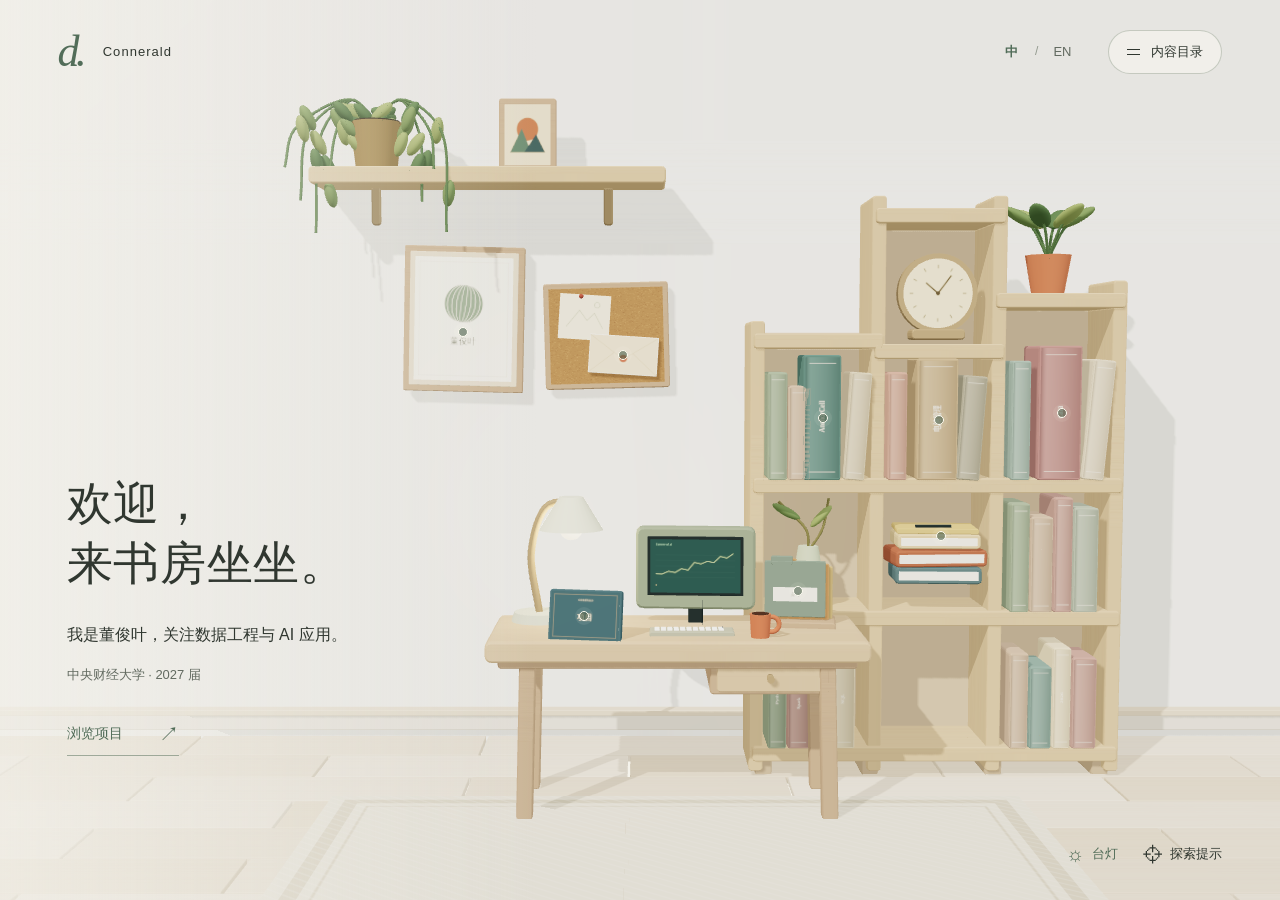
==== commit b8523996: "feat: refine daylight study design and reading experience" ====
--- a/index.html
+++ b/index.html
@@ -3,7 +3,7 @@
 <head>
   <meta charset="utf-8">
   <meta name="viewport" content="width=device-width, initial-scale=1, viewport-fit=cover">
-  <meta name="theme-color" content="#30261f">
+  <meta name="theme-color" content="#F5F3EC">
   <meta name="description" content="董俊叶，中央财经大学大数据管理与应用本科生。探索数据工程、储能安全与有据可查的 AI Agent。欢迎来到我的书房。">
   <meta property="og:title" content="董俊叶的书房 · 数据工程与 AI">
   <meta property="og:description" content="书架上的项目，桌面上的想法。走进董俊叶的数据与 AI 书房。">
@@ -34,267 +34,154 @@
   <title>董俊叶的书房 · 数据工程与 AI</title>
 </head>
 <body>
-  <a class="skip-link" href="#directory" data-ui="skip">跳至内容目录</a>
+  <a class="skip-link" href="#projects" data-ui="skip">跳至内容目录</a>
   <div class="experience-shell">
     <main id="room-main" class="room-main" aria-label="董俊叶的书房">
-      <picture class="room-poster" aria-hidden="true"><source media="(max-width: 700px)" srcset="assets/room-portrait.webp"><img src="assets/room-landscape.webp" alt=""></picture>
-      <div id="scene" class="scene" aria-hidden="true"></div>
-      <div class="scene-shade" aria-hidden="true"></div>
       <header class="site-header">
-        <a class="brand" href="#top" aria-label="回到书房"><span class="brand-mark" aria-hidden="true">d.</span><span>CONNERALD<span class="brand-caption" data-ui="brandCaption">一间关于数据与想法的书房</span></span></a>
+        <a class="brand" href="#top" aria-label="回到书房"><span class="brand-mark" aria-hidden="true">d.</span><span>Connerald</span></a>
         <div class="header-actions">
-          <div class="language-switch" role="group" aria-label="语言 / Language"><button type="button" data-lang="zh" aria-pressed="true">中</button><span aria-hidden="true">/</span><button type="button" data-lang="en" aria-pressed="false">EN</button></div>
+          <div class="language-switch" role="group" aria-label="语言"><button type="button" data-lang="zh" aria-pressed="true">中</button><span aria-hidden="true">/</span><button type="button" data-lang="en" aria-pressed="false">EN</button></div>
           <button type="button" id="menu-toggle" class="pill menu-toggle" aria-controls="directory" aria-expanded="false"><span class="menu-icon" aria-hidden="true"><i></i><i></i></span><span data-ui="menu">内容目录</span></button>
         </div>
       </header>
-      <div id="hotspots" class="hotspots" aria-label="书房里的物件"></div>
+      <div class="room-stage">
+      <picture class="room-poster" aria-hidden="true"><source media="(max-width: 1023px)" srcset="assets/room-portrait.webp"><img src="assets/room-landscape.webp" alt=""></picture>
+      <div id="scene" class="scene" aria-hidden="true"></div>
+      <div class="scene-shade" aria-hidden="true"></div>
+      <div id="hotspots" class="hotspots" aria-label="书房内容入口"></div>
+      </div>
       <section class="welcome" aria-labelledby="welcome-title">
-        <p class="eyebrow"><span class="status-dot"></span><span data-ui="welcomeEyebrow">DONG JUNYE · 北京</span></p>
         <h1 id="welcome-title" data-ui="welcomeTitle">欢迎，<br>来书房坐坐。</h1>
-        <p class="welcome-summary" data-ui="welcomeSummary">我是董俊叶，探索数据工程与 AI 的实际用处。<br>这里收着我的项目、经历，和一些正在生长的想法。</p>
-        <p class="welcome-status"><span data-ui="welcomeStatus">中央财经大学 · 2027 届</span><span class="status-divider">/</span><span data-ui="openStatus">开放实习与合作</span></p>
-        <a class="start-link" href="#project/anchorcell"><span data-ui="start">从 AnchorCell 开始</span><span aria-hidden="true">↗</span></a>
-        <p class="discovery-note"><span id="discovery-progress">已探索 0 / 8</span><span class="discovery-hint" data-ui="discoveryHint">点击物件，翻开项目与经历。</span></p>
+        <p class="welcome-summary" data-ui="welcomeSummary">我是董俊叶，关注数据工程与 AI 应用。</p>
+        <p class="welcome-status" data-ui="welcomeStatus">中央财经大学 · 2027 届</p>
+        <a class="start-link" href="#projects"><span data-ui="start">浏览项目</span><span aria-hidden="true">↗</span></a>
       </section>
-      <div class="room-footer"><span class="room-caption"><span class="tiny-cross" aria-hidden="true">✳</span><span data-ui="roomCaption">每件物品，都有一个故事。</span></span><div class="room-controls"><button type="button" id="lamp-toggle" class="hint-button" aria-pressed="true" aria-label="台灯 / Desk lamp"><span aria-hidden="true">☼</span><span data-ui="lamp">台灯</span></button><button type="button" id="hints-toggle" class="hint-button" aria-pressed="false"><span aria-hidden="true">⌖</span><span data-ui="hints">显示可点击物件</span></button></div><span class="room-edition">PERSONAL COLLECTION · 2026</span></div>
+      <div class="room-footer"><div class="room-controls"><button type="button" id="lamp-toggle" class="hint-button" aria-pressed="true" aria-label="台灯"><span aria-hidden="true">☼</span><span data-ui="lamp">台灯</span></button><button type="button" id="hints-toggle" class="hint-button" aria-pressed="false"><span aria-hidden="true">⌖</span><span data-ui="hints">探索提示</span></button></div></div>
       <div class="loading-note" role="status"><span class="loading-spark" aria-hidden="true"></span><span data-ui="loading">正在点亮书房…</span></div>
     </main>
     <dialog id="directory" class="directory" aria-labelledby="directory-title">
-      <div class="directory-head"><span class="eyebrow">THE INDEX</span><button class="round-close" type="button" data-close-directory aria-label="关闭目录">×</button></div>
-      <h2 id="directory-title" data-ui="directoryTitle">随意翻翻。</h2><p class="directory-intro" data-ui="directoryIntro">也可以直接从这里，找到你感兴趣的内容。</p>
+      <div class="directory-head"><button class="round-close" type="button" data-close-directory aria-label="关闭目录">×</button></div>
+      <h2 id="directory-title" data-ui="directoryTitle">目录</h2>
       <nav id="directory-links" aria-label="内容目录"></nav>
       <div class="directory-projects"><span class="eyebrow" data-ui="allProjects">全部项目</span><div id="directory-project-links"></div></div>
       <a class="directory-email" href="mailto:connerald359@163.com">connerald359@163.com ↗</a>
-      <span class="directory-foot">DONG JUNYE / CONNERALD</span>
     </dialog>
     <dialog id="reader" class="reader" aria-labelledby="reader-title">
-      <div class="reader-toolbar"><button type="button" class="reader-index" id="reader-index"><span aria-hidden="true">☷</span><span data-ui="menu">内容目录</span></button><span class="reader-collection" data-ui="collection">书房藏册 / PERSONAL COLLECTION</span><button type="button" class="round-close" id="reader-close" aria-label="合上书册">×</button></div>
+      <div class="reader-toolbar"><button type="button" class="reader-index" id="reader-index"><span aria-hidden="true">☷</span><span data-ui="menu">内容目录</span></button><button type="button" class="round-close" id="reader-close" aria-label="合上书册">×</button></div>
       <div id="book" class="book"></div>
       <div class="reader-bottom"><button type="button" id="previous-page" class="page-turn"><span aria-hidden="true">←</span><span data-ui="previous">上一页</span></button><span id="page-count" aria-live="polite"></span><button type="button" id="next-page" class="page-turn"><span data-ui="next">下一页</span><span aria-hidden="true">→</span></button></div>
     </dialog>
     <div id="toast" class="toast" role="status"></div>
   </div>
   <main id="fallback" class="fallback">
-
-    <div id="top">
-      <span data-i18n="editionTitle">董俊叶的个人主页</span>
-      <span>DATA · SYSTEMS · PEOPLE</span>
-    </div>
-    <header>
-      <div>
-        <div data-i18n="heroEyebrow">从数据出发，向问题深处。</div>
-        <h1><span data-i18n="headlineStart">让复杂的数据，</span><em data-i18n="headlineEnd">成为清晰的判断。</em></h1>
-        <p><span data-i18n="name">董俊叶</span><span data-i18n="authorSubtitle">/ Dong Junye · 数据工程与 AI 应用</span></p>
-        <div><a href="#projects"><span data-i18n="viewProjects">浏览项目选集</span><span aria-hidden="true">↓</span></a></div>
+    <header id="top">
+      <p><span data-i18n="editionTitle">董俊叶的个人主页</span></p>
+      <h1><span data-i18n="name">董俊叶</span></h1>
+      <p data-i18n="heroSummary">我是董俊叶，中央财经大学大数据管理与应用本科生，预计 2027 年毕业。关注数据工程、储能安全与 AI 应用。</p>
+      <p><span data-i18n="profileLocation">北京 · 中国</span> · <span data-i18n="profileStatus">开放实习与项目合作</span></p>
+      <nav aria-label="内容目录"><a href="#projects">项目</a> · <a href="#experience">实习</a> · <a href="#about">关于</a> · <a href="#learning">学习</a> · <a href="#contact">联系</a></nav>
+    </header>
+    <section id="projects" aria-labelledby="fallback-projects-title">
+      <h2 id="fallback-projects-title"><span data-i18n="projectsHeading">项目选集</span></h2>
+      <article id="project/anchorcell">
+        <div id="featured"></div>
+        <h3>AnchorCell</h3>
+        <p>AI 原型 · 2026.05 启动 · <span data-i18n="ventureRole">Agent 开发 · 储能安全</span></p>
+        <p>面向储能电站的安全运维 AI Agent，用业务数据支持电芯风险分析。</p>
+        <p data-i18n="ventureContext">从舱、Rack、电芯及 SOS 数据中定位风险，保留判断依据。</p>
+        <ul><li>以 LangGraph 状态图组织 Agent，用受控只读工具查询业务数据。</li><li>记录数据版本、筛选条件与匹配范围，保留分析证据。</li><li>通过 SSE 向前端流式返回 KPI、表格和图表。</li></ul>
+        <div id="case-notes"><p data-i18n="ventureValue">用 SQLite Checkpointer 保存多轮上下文，设置步数与超时限制，并处理异常回退。</p><p data-i18n="ventureAward">评测集覆盖 40+ 个业务问题。</p></div>
+      </article>
+      <article id="project/battery">
+        <h3>端末智能电池管理系统</h3>
+        <p>创业项目 · 2025.05 启动 · <span data-i18n="yaoxiangRole">瑶想科技 · 核心成员</span></p>
+        <p>面向储能电站的电池安全监测与风险预警系统。</p>
+        <ul><li>开展需求调研与方案对接，负责核心前后端功能。</li><li>参与设备层级展示、告警处置和电芯健康评估规则设计。</li></ul>
+      </article>
+      <article id="project/cara">
+        <h3>cara</h3>
+        <p>2026.03 — 2026.05 · <span data-i18n="caraRole">多智能体架构 · 风控研究</span></p>
+        <p>面向 A 股事件的风控研究助手。</p>
+        <ul><li>用 ReAct 定义智能体分工与冲突仲裁。</li><li>通过 Intent Router 分类、分发问题。</li><li>调整提示词，支持结构化证据追溯。</li></ul>
+      </article>
+      <article id="project/tsinglink">
+        <h3>TsingLink</h3>
+        <p>2025 · <span data-i18n="tsingRole">需求分析 · 后端开发</span></p>
+        <p>面向清华 EMBA/MBA 校友的供需信息交流平台。</p>
+        <ul><li>参与需求分析，设计用户、酒类资源和融创项目模型。</li><li>用 Django 实现供需信息发布、查询与管理。</li></ul>
+        <a href="https://gitee.com/oceanccc/tsing-link" target="_blank" rel="noopener noreferrer">查看源码 ↗</a>
+      </article>
+      <article id="project/crypto">
+        <h3>Crypto Dashboard</h3>
+        <p>2025 · <span data-i18n="cryptoRole">实时数据链路 · 可视化界面</span></p>
+        <p>连接实时行情、流处理与可视化的数据项目。</p>
+        <ul><li>从 Binance API 接入行情，用 Kafka 与 Spark 处理实时数据。</li><li>通过 Flask、Socket.IO 展示价格与告警。</li></ul>
+        <p>由课程原型持续演进。</p>
+        <a href="https://github.com/connerald/crypto-dashboard" target="_blank" rel="noopener noreferrer">查看源码 ↗</a>
+      </article>
+      <article id="project/behavior">
+        <h3>电商用户行为分析</h3>
+        <p>2026 · <span data-i18n="behaviorRole">项目负责人 · 分布式数据分析</span></p>
+        <p>面向淘宝用户行为的分布式分析项目。</p>
+        <ul><li>搭建三节点 Hadoop、YARN 与 Spark 环境，负责主节点配置。</li><li>编写核心 PySpark、Spark SQL 程序，分析活跃、转化与用户分群。</li></ul>
+        <p>分析规模：百万级淘宝用户行为记录。</p>
+        <a href="https://github.com/connerald/cufe-bdmma2026s" target="_blank" rel="noopener noreferrer">查看源码 ↗</a>
+      </article>
+      <article id="project/paper">
+        <h3>CUFEpaper</h3>
+        <p>2025 · <span data-i18n="paperRole">独立开发</span></p>
+        <p>为中央财经大学课程论文开发的 LaTeX 模板。</p>
+        <ul><li>独立开发可复用模板，集中处理课程论文的排版格式。</li></ul>
+        <a href="https://github.com/connerald/CUFEpaper" target="_blank" rel="noopener noreferrer">查看源码 ↗</a>
+      </article>
+    </section>
+    <section id="experience" aria-labelledby="fallback-experience-title">
+      <h2 id="fallback-experience-title"><span data-i18n="experienceHeading">实习经历</span></h2>
+      <article>
+        <h3><span data-i18n="dcCompany">神州数码</span></h3>
+        <p><span data-i18n="dcRole">数据开发实习生</span> · <span data-i18n="dcDates">2025.09 — 2025.12</span> · <span data-i18n="beijing">北京</span></p>
+        <p data-i18n="dcContext">参与百济神州 HTS 高通量筛选实验数据自动化项目，将原始实验文件接入 ELN 系统。</p>
+        <ul><li><span data-i18n="dcResponsibility">负责字段抽取、格式转换、质量校验、批量处理与跨存储同步。</span></li><li><span data-i18n="dcSolution">用 Azure Data Factory 编排 Databricks 处理任务，写入 Azure Synapse，再通过 SQL 视图服务 ELN。</span></li><li><span data-i18n="dcValue">推动人工整理流程转为可调度的自动化数据链路。</span></li></ul>
+      </article>
+      <article>
+        <h3><span data-i18n="qhCompany">启后资本</span></h3>
+        <p><span data-i18n="qhRole">量化实习生</span> · <span data-i18n="qhDates">2025.01 — 2025.05</span> · <span data-i18n="beijing">北京</span></p>
+        <p data-i18n="qhContext">为私募基金持仓与净值数据建设日常风险监控工具。</p>
+        <ul><li><span data-i18n="qhResponsibility">用 Python 处理邮件中的净值文本与文件，完成清洗、MySQL 存储及定期更新。</span></li><li><span data-i18n="qhSolution">实现收益率、最大回撤和夏普比率等投资组合风险指标。</span></li><li><span data-i18n="qhValue">自动化数据整理与指标计算，并参与基金尽职调查和风控报告整理。</span></li></ul>
+      </article>
+    </section>
+    <section id="about" aria-labelledby="fallback-about-title">
+      <h2 id="fallback-about-title"><span data-i18n="aboutHeading">关于我</span></h2>
+      <p data-i18n="aboutIntro">从金融、实验数据到储能安全，我关注数据如何进入真实业务，也关心分析结论能否说明依据。</p>
+      <h3><span data-i18n="principle1Title">从数据处理开始</span></h3><p data-i18n="principle1Body">在启后资本处理基金净值与风险指标，在神州数码参与实验数据自动化，逐步理解数据质量和流程的重要性。</p>
+      <h3><span data-i18n="principle2Title">走进具体业务</span></h3><p data-i18n="principle2Body">在 TsingLink 与储能安全项目中，从需求、数据模型走向业务功能，学习让系统回应具体问题。</p>
+      <h3><span data-i18n="principle3Title">把依据留在结果里</span></h3><p data-i18n="principle3Body">通过 AnchorCell 和 cara 探索 AI 分析中的证据追溯与评测。接下来，希望深入时间序列分析、风险预警与可解释决策。</p>
+      <h3><span data-i18n="careerNoteTitle">团队协作</span></h3><p data-i18n="careerNoteBody">曾任学院文体部干事、排球队经理，参与赛事策划、活动执行、赞助沟通和训练协调。</p>
+    </section>
+    <section id="learning" aria-labelledby="fallback-learning-title">
+      <h2 id="fallback-learning-title">学习与工具</h2>
+      <div id="education">
+        <h3><span data-i18n="school">中央财经大学</span></h3>
+        <p><span data-i18n="major">大数据管理与应用 · 本科（2027 届）</span> · <span data-i18n="educationDates">2023.09 — 2027.06</span></p>
+        <p data-i18n="courses">课程成绩：机器学习 97、自然语言处理 95、应用随机过程 95。关注统计建模与可持续发展中的数据应用。</p>
+        <p data-i18n="educationLanguage">英语：IELTS 7.0</p>
       </div>
-      <aside data-i18n-aria="profileLabel" aria-label="个人概览">
-        <p data-i18n="editorialIntro">在金融、实验数据与储能安全之间，探索数据工程与 AI 的实际用处。把分散的数据，变成能回答实际问题的系统。</p>
-        <dl>
-          <div><dt data-i18n="profileSchoolLabel">院校</dt><dd data-i18n="profileSchool">中央财经大学</dd></div>
-          <div><dt data-i18n="profileMajorLabel">专业</dt><dd data-i18n="profileMajor">大数据管理与应用</dd></div>
-          <div><dt data-i18n="profileGraduationLabel">预计毕业</dt><dd data-i18n="profileGraduation">2027 年 6 月</dd></div>
-        </dl>
-        <p><span data-i18n="beijing">北京</span> · <span data-i18n="profileStatus">开放实习与项目合作</span></p>
-        <a href="mailto:connerald359@163.com"><span data-i18n="emailMe">聊聊你的想法</span><span aria-hidden="true">↗</span></a>
-      </aside>
-    </header>
-
-    <section id="featured" aria-labelledby="venture-title">
-      <div>
-        <div>
-          <figure aria-hidden="true"><div></div><figcaption>FIG. 01 — CONNECTING EVIDENCE</figcaption></figure>
-          <div>
-            <div data-i18n="ventureKicker">封面精选 · 2026.05 启动 · AI 原型</div>
-            <h2 id="venture-title" data-i18n="ventureTitle">AnchorCell</h2>
-            <p data-i18n="caseQuestion">当 AI 给出风险判断时，依据在哪里？</p>
-            <p data-i18n="ventureLead">储能电站安全运维 AI Agent。围绕电芯风险分析，让业务事实来自工具查询，让分析结论附带可追溯的证据。</p>
-          </div>
-        </div>
-        <details id="case-notes">
-          <summary data-i18n="readCase">阅读项目笔记</summary>
-          <div>
-          <article><h3 data-i18n="contextLabel">场景与问题</h3><p data-i18n="ventureContext">面对储能设备的多层级数据，探索如何从舱、Rack、电芯及 SOS 数据中定位风险，并向使用者解释分析依据。</p></article>
-          <article><h3 data-i18n="responsibilityLabel">我的工作</h3><p data-i18n="ventureResponsibility">使用 LangGraph 构建状态图驱动的 Agent，以受控只读工具查询业务数据，明确模型与数据工具的职责。</p></article>
-          <article><h3 data-i18n="solutionLabel">实现方法</h3><p data-i18n="ventureSolution">记录数据版本、筛选条件和匹配范围，通过 SSE 向前端流式返回 KPI、表格与图表，保留结果与证据的关联。</p></article>
-          <article><h3 data-i18n="valueLabel">实践与结果</h3><p data-i18n="ventureValue">使用 SQLite Checkpointer 维护多轮上下文，设置执行步数、超时与异常回退，并用业务问题集检查 Agent 的表现。</p></article>
-          </div>
-          <div data-i18n="ventureAward">评测实践：构建覆盖 40+ 业务问题的 Agent 评测集。</div>
-        </details>
-      </div>
+      <h3><span data-i18n="toolkitHeading">技术与方法</span></h3>
+      <dl>
+        <div><dt><span data-i18n="skillProgramming">编程</span></dt><dd><span data-i18n="skillProgrammingValue">Python · SQL · Django</span></dd></div>
+        <div><dt><span data-i18n="skillData">数据工程</span></dt><dd><span data-i18n="skillDataValue">Azure Data Factory · Databricks · Synapse · MySQL</span></dd></div>
+        <div><dt><span data-i18n="skillBigData">大数据</span></dt><dd><span data-i18n="skillBigDataValue">Hadoop · Spark · Kafka</span></dd></div>
+        <div><dt><span data-i18n="skillMethods">AI 应用</span></dt><dd><span data-i18n="skillMethodsValue">LangGraph · ReAct · 工具调用 · Agent 评测</span></dd></div>
+      </dl>
+      <h3><span data-i18n="mathorTitle">MathorCup 赛区三等奖</span></h3>
+      <p data-i18n="mathorDescription">负责 Python 数据处理、建模和论文排版；以 XGBoost、遗传算法预测多品类销量，并用规划模型研究商品分仓。</p>
     </section>
-
-    <section data-i18n-aria="capabilitiesLabel" aria-label="核心能力">
-      <div>
-        <article>
-          <div>01</div>
-          <h2 data-i18n="capability1Title">把数据链路打通</h2>
-          <p data-i18n="capability1Body">在基金风险工具与实验数据 ETL 中，处理数据获取、清洗、校验、存储和下游查询，让分析建立在可用的数据上。</p>
-        </article>
-        <article>
-          <div>02</div>
-          <h2 data-i18n="capability2Title">把业务问题拆清</h2>
-          <p data-i18n="capability2Body">从校友交流平台到储能电池管理，参与需求梳理、数据建模与前后端开发，将场景里的问题转化为具体功能。</p>
-        </article>
-        <article>
-          <div>03</div>
-          <h2 data-i18n="capability3Title">让 AI 分析有据可查</h2>
-          <p data-i18n="capability3Body">在 Agent 原型中实践工具查询、结构化证据、多轮会话与评测，让分析结果能够回到数据和筛选条件。</p>
-        </article>
-      </div>
+    <section id="contact" aria-labelledby="fallback-contact-title">
+      <h2 id="fallback-contact-title"><span data-i18n="contactHeading">联系我</span></h2>
+      <p data-i18n="contactBody">欢迎交流数据工程、AI 应用与数据产品方向的实习或合作，尤其关注储能安全与风险分析。</p>
+      <p><a href="mailto:connerald359@163.com">connerald359@163.com</a> · <a href="https://github.com/connerald" target="_blank" rel="noopener noreferrer">GitHub ↗</a></p>
     </section>
-
-    <section id="projects">
-      <div>
-        <div>
-          <div data-i18n="projectsLabel">01 / Selected Work</div>
-          <h2 data-i18n="projectsHeading">在不同场景里，把问题做具体</h2>
-        </div>
-        <div>
-          <article>
-            <div><span>PROJECT 01</span><span data-i18n="yaoxiangStatus">创业项目 · 2025.05 启动</span></div>
-            <h3 data-i18n="yaoxiangTitle">端末智能电池管理系统</h3>
-            <p data-i18n="yaoxiangRole">瑶想科技 · 核心成员</p>
-            <p data-i18n="yaoxiangDescription">参与储能电站电池安全监测与风险预警项目，开展需求调研和方案对接；负责前后端核心功能，参与设备层级展示、告警处置和电芯健康评估规则设计。</p>
-            <div>Data Modeling · Full Stack · Energy Storage</div>
-          </article>
-          <article>
-            <div><span>PROJECT 02 · 2026</span><span data-i18n="caraStatus">2026.03 — 2026.05</span></div>
-            <h3>cara</h3>
-            <p data-i18n="caraRole">多 Agent 架构 · 风控研究</p>
-            <p data-i18n="caraDescription">A 股事件驱动风控研究助手。基于 ReAct 设计 Agent 职责分工与冲突仲裁，通过 Intent Router 分类和分发问题，并调整提示词以支持结构化证据追溯。</p>
-            <div>ReAct · Intent Router · Multi-agent</div>
-          </article>
-          <a href="https://gitee.com/oceanccc/tsing-link" target="_blank" rel="noreferrer" data-i18n-aria="tsingLinkAria" aria-label="访问 TsingLink 项目">
-            <div><span>PROJECT 03 · 2025</span><span data-i18n="visitProject">访问项目 ↗</span></div>
-            <h3>TsingLink</h3>
-            <p data-i18n="tsingRole">需求分析 · Django 后端开发</p>
-            <p data-i18n="tsingDescription">面向清华大学 EMBA/MBA 校友的信息交流平台。设计用户、酒类资源、融创项目等核心模型，实现供需信息发布、查询与管理。</p>
-            <div>Django · Data Modeling · Backend</div>
-          </a>
-          <a href="https://github.com/connerald/crypto-dashboard" target="_blank" rel="noreferrer" data-i18n-aria="cryptoAria" aria-label="访问 Crypto Dashboard 项目">
-            <div><span>PROJECT 04 · 2025</span><span data-i18n="visitProject">访问项目 ↗</span></div>
-            <h3>Crypto Dashboard</h3>
-            <p data-i18n="cryptoRole">实时数据链路 · 可视化界面</p>
-            <p data-i18n="cryptoDescription">从 Binance API 接入行情，以 Kafka 与 Spark 处理实时数据，并通过 Flask、Socket.IO 展示价格与告警。项目从课程原型持续演进，覆盖采集、流计算和实时展示。</p>
-            <div>Kafka · Spark · Flask · Socket.IO</div>
-          </a>
-          <a href="https://github.com/connerald/cufe-bdmma2026s" target="_blank" rel="noreferrer" data-i18n-aria="behaviorAria" aria-label="访问电商用户行为分析项目">
-            <div><span>PROJECT 05 · 2026</span><span data-i18n="visitProject">访问项目 ↗</span></div>
-            <h3 data-i18n="behaviorTitle">电商用户行为分析</h3>
-            <p data-i18n="behaviorRole">项目负责人 · 分布式数据分析</p>
-            <p data-i18n="behaviorDescription">基于 Hadoop、YARN 与 Spark 搭建三节点环境，分析百万级淘宝用户行为数据；负责主节点配置与核心 PySpark、Spark SQL 程序，围绕活跃、转化和用户分群设计分析任务。</p>
-            <div>Hadoop · YARN · PySpark · Spark SQL</div>
-          </a>
-          <a href="https://github.com/connerald/CUFEpaper" target="_blank" rel="noreferrer" data-i18n-aria="paperAria" aria-label="访问 CUFEpaper 项目">
-            <div><span>PROJECT 06 · 2025</span><span data-i18n="visitProject">访问项目 ↗</span></div>
-            <h3>CUFEpaper</h3>
-            <p data-i18n="paperRole">独立开发 · 可复用的写作工具</p>
-            <p data-i18n="paperDescription">为中央财经大学课程论文开发 LaTeX 模板，把重复的格式处理沉淀为可复用的工具，让写作更专注于内容。</p>
-            <div>LaTeX · Academic Writing</div>
-          </a>
-        </div>
-      </div>
-    </section>
-
-    <section id="experience">
-      <div>
-        <div>
-          <div data-i18n="experienceLabel">02 / Experience</div>
-          <h2 data-i18n="experienceHeading">在真实业务中建设数据能力</h2>
-        </div>
-        <div>
-          <article>
-            <div><span>2025.09 — 2025.12</span><br><span data-i18n="beijing">北京</span></div>
-            <div>
-              <div>
-                <h3 data-i18n="dcCompany">神州数码</h3>
-                <div data-i18n="dcRole">数据开发实习生</div>
-              </div>
-              <div>
-                <div><div data-i18n="contextLabel">场景与问题</div><p data-i18n="dcContext">参与百济神州 HTS 高通量筛选实验数据自动化处理项目，支持实验数据从原始文件进入 ELN 系统。</p></div>
-                <div><div data-i18n="responsibilityLabel">我的工作</div><p data-i18n="dcResponsibility">参与 ETL 链路建设，负责字段抽取、格式转换、质量校验、批量处理及跨存储同步逻辑。</p></div>
-                <div><div data-i18n="solutionLabel">实现方法</div><p data-i18n="dcSolution">通过 Azure Data Factory 编排流程，调用 Databricks 处理数据，写入 Azure Synapse，并以 SQL 视图服务 ELN。</p></div>
-                <div><div data-i18n="valueLabel">实践与结果</div><p data-i18n="dcValue">推动实验数据处理由人工整理转向结构化、可调度的自动化 Pipeline。</p></div>
-              </div>
-            </div>
-          </article>
-
-          <article>
-            <div><span>2025.01 — 2025.05</span><br><span data-i18n="beijing">北京</span></div>
-            <div>
-              <div>
-                <h3 data-i18n="qhCompany">启后资本</h3>
-                <div data-i18n="qhRole">量化实习生</div>
-              </div>
-              <div>
-                <div><div data-i18n="contextLabel">场景与问题</div><p data-i18n="qhContext">面向私募基金持仓与净值数据，建设日常风险监控所需的数据和指标工具。</p></div>
-                <div><div data-i18n="responsibilityLabel">我的工作</div><p data-i18n="qhResponsibility">用 Python 处理邮件中的净值文本与文件，完成清洗、MySQL 存储和定期更新。</p></div>
-                <div><div data-i18n="solutionLabel">实现方法</div><p data-i18n="qhSolution">构建收益率、最大回撤、夏普比率等投资组合风险指标模块。</p></div>
-                <div><div data-i18n="valueLabel">实践与结果</div><p data-i18n="qhValue">将重复的数据整理与指标计算自动化，并参与基金尽职调查与风控报告整理。</p></div>
-              </div>
-            </div>
-          </article>
-        </div>
-      </div>
-    </section>
-
-    <section id="about">
-      <div>
-        <div>
-          <div data-i18n="aboutLabel">03 / About Me</div>
-          <h2 data-i18n="aboutHeading">从理解数据，到理解数据背后的问题</h2>
-        </div>
-        <p data-i18n="aboutIntro">金融、实验数据和储能安全，看起来是不同的领域。我在其中反复遇到同一个问题：数据已经存在，但把它变成可用的判断，还需要清晰的规则、可靠的流程和对业务的理解。</p>
-        <div>
-          <article><span>01</span><h3 data-i18n="principle1Title">先把问题问清楚</h3><p data-i18n="principle1Body">TsingLink 的需求分析和储能项目的方案对接，让我开始从使用场景出发：谁需要什么信息，数据如何组织，功能怎样支持实际操作。</p></article>
-          <article><span>02</span><h3 data-i18n="principle2Title">沿着整条链路做事</h3><p data-i18n="principle2Body">我做过数据接入、指标计算、后端接口和前端展示。比起只看某个技术点，我更关心数据经过每一步之后，能否被下游真正使用。</p></article>
-          <article><span>03</span><h3 data-i18n="principle3Title">给结论留下依据</h3><p data-i18n="principle3Body">在 AnchorCell 与 cara 中，我把工具查询、证据追溯和 Agent 评测放进设计。接下来，我想继续探索储能安全中的时间序列分析、风险预警与可解释决策。</p></article>
-        </div>
-        <div>
-          <article>
-            <div data-i18n="foundationLabel">Education / 教育背景</div>
-            <div>2023.09 — 2027.06</div>
-            <div data-i18n="school">中央财经大学</div>
-            <div data-i18n="major">大数据管理与应用 · 本科（2027 届）</div>
-            <div data-i18n="courses">课程成绩：机器学习 97、自然语言处理 95、应用随机过程 95。关注数据工程、统计建模与可持续发展场景中的分析应用。</div>
-            <div data-i18n="educationLanguage">英语：IELTS 7.0</div>
-          </article>
-          <article>
-            <div data-i18n="toolkitLabel">Toolkit / 技术能力</div>
-            <h3 data-i18n="toolkitHeading">在项目中使用的工具与方法</h3>
-            <div>
-              <div><strong data-i18n="skillProgramming">编程</strong><span>Python · SQL · Django</span></div>
-              <div><strong data-i18n="skillData">数据工程</strong><span>Azure Data Factory · Databricks · Synapse · MySQL</span></div>
-              <div><strong data-i18n="skillBigData">大数据</strong><span>Hadoop · Spark · Kafka</span></div>
-              <div><strong data-i18n="skillMethods">AI 应用</strong><span data-i18n="skillMethodsValue">LangGraph · ReAct · 工具调用 · Agent 评测</span></div>
-            </div>
-          </article>
-          <article>
-            <strong data-i18n="mathorTitle">MathorCup 赛区三等奖</strong>
-            <p data-i18n="mathorDescription">负责 Python 数据处理、建模与论文排版；基于 XGBoost、遗传算法开展多品类销量预测，并通过规划模型研究商品分仓策略。</p>
-          </article>
-          <article>
-            <strong data-i18n="careerNoteTitle">也在团队协作中学习</strong>
-            <p data-i18n="careerNoteBody">曾任学院文体部干事、排球队经理，参与赛事策划、活动执行、赞助沟通与训练协调。这些经历让我练习把方案写清楚，也把人与时间协调好。</p>
-          </article>
-        </div>
-      </div>
-    </section>
-
-    <section id="contact">
-      <div>
-        <div>
-          <div data-i18n="contactLabel">04 / Contact</div>
-          <h2 data-i18n="contactHeading">聊聊数据、AI 与实际问题。</h2>
-          <p data-i18n="contactBody">关注数据工程、AI 应用与数据产品方向的实习及合作机会，尤其希望继续探索储能安全与风险分析场景。欢迎通过邮件交流项目与想法。</p>
-        </div>
-        <div>
-          <a href="mailto:connerald359@163.com"><span>Email</span><span aria-hidden="true">↗</span></a>
-          <a href="https://github.com/connerald" target="_blank" rel="noreferrer"><span>GitHub</span><span aria-hidden="true">↗</span></a>
-        </div>
-      </div>
-    </section>
-    </main>
+  </main>
   <script type="module" src="assets/app.js" onerror="window.studyBootFail()"></script>
 </body>
 </html>
--- a/assets/style.css
+++ b/assets/style.css
@@ -1,38 +1,262 @@
-:root{--cream:#f3e8d3;--paper:#f5ecda;--ink:#362c24;--gold:#e5be65;--muted:#b5a58e;--serif:"Songti SC","Noto Serif SC",SimSun,Georgia,serif;--sans:-apple-system,BlinkMacSystemFont,"Segoe UI","PingFang SC","Microsoft YaHei",sans-serif}
-*{box-sizing:border-box}html,body{margin:0;background:#30261f;color:var(--cream);font-family:var(--sans)}button,a{-webkit-tap-highlight-color:transparent}button{font:inherit;cursor:pointer}a{color:inherit;text-decoration:none}button:focus-visible,a:focus-visible{outline:2px solid var(--gold);outline-offset:5px}button{color:inherit}button:disabled{opacity:.3;cursor:default}button:disabled:hover{transform:none}::selection{background:#d6ad5a66}.experience-shell{display:none}.enhanced .experience-shell{display:block}.enhanced #fallback{display:none}.skip-link{position:fixed;top:-80px;left:20px;z-index:100;background:var(--cream);color:var(--ink);padding:12px 20px}.skip-link:focus{top:12px}
-.room-main{position:relative;height:100svh;min-height:680px;overflow:hidden;isolation:isolate;background:#3c3026}.scene,.room-poster,.scene-shade,.hotspots{position:absolute;inset:0}.room-poster img{width:100%;height:100%;object-fit:cover}.scene canvas{display:block;width:100%;height:100%}.scene{z-index:1;opacity:0;transition:opacity 1s}.scene[data-ready=true]{opacity:1}.scene-shade{pointer-events:none;z-index:2;background:linear-gradient(0deg,#17140f88 0%,transparent 25%,transparent 87%,#17140f33),radial-gradient(ellipse at 0% 85%,#231c1766,transparent 49%)}.hotspots{z-index:3;pointer-events:none}.site-header{position:absolute;left:3.8%;right:3.8%;top:30px;z-index:5;display:flex;align-items:center;justify-content:space-between}.brand{display:flex;align-items:center;gap:13px;font-size:12px;letter-spacing:.19em;font-weight:500}.brand-mark{font:italic 42px Georgia,serif;letter-spacing:-.1em;padding-right:8px;color:var(--gold)}.brand-caption{display:block;font-weight:400;font-size:10px;letter-spacing:.09em;color:#d5c5ac;margin-top:6px}.header-actions{display:flex;gap:28px;align-items:center}.language-switch{display:flex;gap:10px;align-items:center;font-size:11px;color:#b8a890}.language-switch button{border:0;padding:12px 3px;background:none;font-size:11px;min-height:44px}.language-switch button[aria-pressed=true]{color:var(--cream)}.pill{min-height:44px;background:#29221b66;border:1px solid #c8b79b55;border-radius:30px;padding:12px 20px;font-size:11px;letter-spacing:.1em;display:flex;align-items:center;gap:12px;transition:background .2s}.pill:hover{background:#e4ba6555}.menu-icon{display:grid;gap:4px;width:13px}.menu-icon i{display:block;height:1px;background:var(--cream)}
-.welcome{position:absolute;z-index:4;left:5.2%;bottom:13.5%;width:min(39%,530px);pointer-events:none;text-shadow:0 2px 30px #211b16}.eyebrow{font-size:10px;font-weight:500;letter-spacing:.16em;text-transform:uppercase}.welcome .eyebrow{display:flex;align-items:center;gap:8px;color:#dfcdb3;margin-bottom:22px;font-size:10px}.status-dot{display:inline-block;width:5px;height:5px;border-radius:50%;background:var(--gold);box-shadow:0 0 12px #edc66b88}.welcome h1{font-family:var(--serif);font-weight:400;font-size:clamp(42px,3.8vw,68px);line-height:1.23;letter-spacing:.02em;margin:0 0 22px}.welcome-summary{font-size:13px;line-height:1.9;color:#e0d1bc;max-width:410px;white-space:pre-line;margin:0}.welcome-status{display:flex;gap:10px;flex-wrap:wrap;line-height:1.8;font-size:10px;color:#c8b69b;margin:18px 0 22px}.status-divider{opacity:.4}.start-link{display:inline-flex;gap:26px;border-bottom:1px solid #e4c08080;padding-bottom:8px;font-size:12px;letter-spacing:.05em;color:#edd3a0;pointer-events:auto}.start-link:hover{color:#fff}.start-link span:last-child{font-size:17px;transition:transform .2s}.start-link:hover span:last-child{transform:translate(2px,-2px)}.room-footer{position:absolute;bottom:24px;left:3.8%;right:3.8%;display:flex;align-items:center;justify-content:space-between;z-index:4;font-size:10px;color:#ccbaa0;letter-spacing:.06em}.room-caption{display:flex;align-items:center;gap:10px}.tiny-cross{color:var(--gold);font-size:18px}.room-edition{letter-spacing:.15em;font-size:9px}.hint-button{border:0;background:transparent;padding:8px 12px;min-height:44px;color:#e0cfb4;display:flex;align-items:center;gap:7px;font-size:10px;letter-spacing:.05em}.hint-button span:first-child{font-size:20px}.hint-button[aria-pressed=true]{color:var(--gold)}
-.hotspot{pointer-events:auto;position:absolute;transform:translate(-50%,-50%);width:44px;height:44px;border:0;border-radius:50%;background:transparent;display:grid;place-items:center}.hotspot:before{content:"";width:8px;height:8px;border:1px solid #fff2ceaa;background:#3e322788;box-shadow:0 0 0 4px #e7c6890e;border-radius:50%;transition:all .25s}.hotspot-label{position:absolute;bottom:calc(100% - 2px);left:50%;transform:translate(-50%,6px);white-space:nowrap;background:#f0cf89;color:#382d20;font-size:11px;font-weight:500;padding:7px 12px;border-radius:3px;opacity:0;transition:opacity .2s,transform .2s;pointer-events:none;box-shadow:0 3px 20px #1e180f44}.hotspot:hover:before,.hotspot:focus-visible:before,.show-hints .hotspot:before{background:#f4d386;box-shadow:0 0 0 5px #f3cc6530,0 0 22px #edbd7466;border-color:#ffe4a5}.hotspot:hover .hotspot-label,.hotspot:focus-visible .hotspot-label{opacity:1;transform:translate(-50%,0)}.show-hints .hotspot{animation:hint-breathe 2.5s ease-in-out infinite}.hotspot.visited:before{background:#d2b06b}.loading-note{position:absolute;bottom:75px;right:4%;z-index:5;font-size:10px;color:#ead5b2;display:flex;align-items:center;gap:10px;transition:opacity .4s}.loading-spark{width:7px;height:7px;background:var(--gold);animation:hint-breathe 1s infinite}.is-ready .loading-note{opacity:0;pointer-events:none}.room-fallback .loading-note{display:none}
-/* Contents drawer */
-dialog{border:0;color:var(--cream)}dialog:not([open]){display:none}dialog::backdrop{background:#19130dbb;backdrop-filter:blur(6px)}.directory{position:fixed;inset:0 0 0 auto;margin:0;width:390px;max-width:94vw;height:100dvh;max-height:none;background:#28221ded;padding:32px 32px 24px;box-shadow:-20px 0 80px #19130c66;overflow:auto;animation:drawer-in .3s ease}.directory::backdrop{background:#17130e55;backdrop-filter:blur(2px)}.directory-head{display:flex;align-items:center;justify-content:space-between;color:var(--muted)}.round-close{border:1px solid #b8a58b66;background:transparent;color:inherit;border-radius:50%;width:40px;height:40px;min-width:40px;font-size:25px;font-weight:200;line-height:1}.round-close:hover{background:#d5b77925}.directory h2{font-family:var(--serif);font-weight:400;font-size:36px;margin:34px 0 15px}.directory-intro{font-size:12px;line-height:1.9;color:#c8b79e;margin-bottom:27px}.directory nav a{display:flex;gap:20px;align-items:center;padding:13px 0;font-size:15px;border-bottom:1px solid #a18c6a2e}.directory nav a span:first-child{font-family:Georgia,serif;font-size:10px;color:#ad9675}.directory nav a span:last-child{margin-left:auto;color:var(--gold)}.directory a:hover{color:var(--gold)}.directory-projects{margin-top:28px}.directory-projects .eyebrow{color:var(--muted);font-size:9px}.directory-projects a{display:block;padding:8px 0;font-size:12px;line-height:1.5}.directory-email{font-size:11px;display:block;margin:30px 0 22px;padding-top:20px;border-top:1px solid #a18c6a2e;color:var(--gold)}.directory-foot{font-size:8px;letter-spacing:.15em;color:#ae9878}
-/* The reader is actual HTML on a paper spread. */
-.reader{position:fixed;inset:0;background:transparent;margin:auto;padding:0;width:min(1120px,90vw);height:fit-content;max-height:96dvh;overflow:visible;perspective:1800px;--book-accent:#536e5e;outline:0}.reader::backdrop{background:#1b140fbb;backdrop-filter:blur(5px)}.reader-toolbar{display:flex;align-items:center;justify-content:space-between;margin-bottom:15px;gap:15px}.reader-index{display:flex;align-items:center;gap:9px;background:none;border:0;font-size:11px;color:#e0d0b8;padding:10px 0;min-height:40px}.reader-index span:first-child{font-size:18px}.reader-collection{font-size:9px;letter-spacing:.16em;color:#d0bda0}.reader .round-close{width:36px;height:36px;min-width:36px}.book{position:relative;transform-origin:50% 65%;animation:book-in .55s cubic-bezier(.2,.7,.2,1);filter:drop-shadow(0 20px 35px #0a070861);border-radius:4px;background:#d9cbb3;box-shadow:0 5px 0 #d9cbb3,0 8px 0 #c8b99d,0 11px 0 #574534}.book:before{content:"";position:absolute;inset:0;z-index:2;border-radius:3px;pointer-events:none;box-shadow:inset 0 0 20px #8c71460c}.spread{display:grid;grid-template-columns:1fr 1fr;border-radius:4px;overflow:hidden;min-height:500px;height:min(65vh,660px);position:relative;background:var(--paper);color:var(--ink)}.spread:after{content:"";position:absolute;top:0;bottom:0;width:44px;left:50%;transform:translateX(-50%);background:linear-gradient(90deg,transparent,#6e5b3a12 40%,#493b2430 49%,#fef5e680 51%,transparent);pointer-events:none;z-index:3}.paper-page{padding:clamp(25px,3.6vw,52px);position:relative;overflow-y:auto;scrollbar-width:thin;scrollbar-color:#bba98b transparent;background-image:url("data:image/svg+xml,%3Csvg xmlns='http://www.w3.org/2000/svg' width='130' height='130'%3E%3Cfilter id='n'%3E%3CfeTurbulence type='fractalNoise' baseFrequency='.8' numOctaves='3' stitchTiles='stitch'/%3E%3C/filter%3E%3Cpath fill='%238d7456' opacity='.035' filter='url(%23n)' d='M0 0h130v130H0z'/%3E%3C/svg%3E")}.paper-page:first-child{background-color:#f3e9d7}.paper-page:last-child{background-color:#f8efde}.paper-page .eyebrow{color:var(--book-accent);font-size:9px;line-height:1.8;letter-spacing:.15em;margin:0 0 22px}.paper-page h2{font-family:var(--serif);font-size:clamp(28px,3vw,46px);font-weight:400;line-height:1.3;margin:0 0 24px;text-wrap:balance;overflow-wrap:anywhere;letter-spacing:.005em}.paper-page h3{font-family:var(--serif);font-size:19px;font-weight:500;line-height:1.5;margin:24px 0 10px}.paper-page p{font-size:13px;line-height:1.95;margin:0 0 16px;color:#514537}.paper-page .lead{font-size:15px;line-height:1.9;color:#3a3129}.paper-page .project-role{font-size:10px;line-height:1.8;color:#847258;border-bottom:1px solid #aa916840;padding-bottom:18px;margin-bottom:20px}.paper-page .page-note{font-size:10px;line-height:1.8;color:#8a775e}.paper-number{font-family:Georgia,serif;font-size:10px;color:#a08b6c;display:block;margin-top:28px}.tags{display:flex;flex-wrap:wrap;gap:6px;margin:20px 0}.tags span{border:1px solid #aa927b60;border-radius:3px;padding:5px 8px;font-size:9px;line-height:1.5;color:#6b5b46}.paper-link{display:inline-flex;align-items:center;gap:20px;font-size:12px;padding:8px 0;border:0;border-bottom:1px solid #826c4d66;background:none;color:#6a5137}.paper-link:hover{color:#a9623e}.paper-page .big-quote{font-family:var(--serif);font-size:27px;line-height:1.65;color:var(--book-accent);margin:15px 0 26px}.data-stamp{margin-top:20px;border:1px solid #59695188;padding:15px;color:#526047;display:flex;align-items:center;gap:14px;transform:rotate(-2deg);width:fit-content}.data-stamp strong{font:32px Georgia,serif}.data-stamp span{font-size:10px;max-width:170px;line-height:1.6}.project-list{list-style:none;padding:0;margin:0}.project-list li{border-bottom:1px solid #9b81512b}.project-list a{padding:13px 0;display:grid;grid-template-columns:25px 1fr 15px;align-items:center;gap:8px;font-size:13px}.project-list .list-num{font:11px Georgia,serif;color:#a68e69}.project-list small{display:block;font-size:9px;line-height:1.7;margin-top:4px;color:#8b785d}.project-list a:hover{color:#a5623a}.profile-initials{font:italic 120px Georgia,serif;color:#a98e55;line-height:1.1;margin:15px 0 28px;border-bottom:1px solid #aa916840;position:relative}.profile-initials:after{content:"CONNERALD";font:9px var(--sans);letter-spacing:.25em;position:absolute;bottom:18px;right:0;color:#9b8562}.contact-email{display:block;font:clamp(18px,2.2vw,29px) Georgia,serif;overflow-wrap:anywhere;margin:25px 0 18px}.contact-actions{display:flex;gap:18px;flex-wrap:wrap;margin-top:20px}.contact-actions .paper-link{font-size:11px}.contact-seal{width:75px;height:75px;border:1px solid #996b4c;border-radius:50%;display:grid;place-content:center;color:#95684c;margin:40px 0 30px;transform:rotate(-12deg);font:italic 32px Georgia,serif;outline:1px solid #996b4c;outline-offset:5px}.skill-row{padding:10px 0;border-bottom:1px solid #a08a6430;font-size:11px;line-height:1.9}.skill-row strong{display:block;font-weight:500;color:#8a714f;font-size:10px}.reader-bottom{display:flex;justify-content:space-between;align-items:center;color:#e0cfb3;margin-top:25px}.page-turn{display:flex;gap:10px;align-items:center;background:none;border:0;font-size:10px;min-height:40px;padding:0}.page-turn span:first-child:not([data-ui]),.page-turn span:last-child:not([data-ui]){font-size:21px}#page-count{font-size:10px;letter-spacing:.14em}.page-turn:hover:not(:disabled){color:var(--gold)}.mobile-continuation{display:none}.book.turn-forward{animation:turn-forward .36s ease}.book.turn-back{animation:turn-back .36s ease}.diagram{margin:24px 0 14px;padding:20px;background:#dedcc980;border:1px solid #71806b25;border-radius:2px}.diagram-label{font-size:8px;letter-spacing:.15em;color:#728069;margin-bottom:20px}.flow{display:flex;align-items:center;gap:8px;justify-content:space-between}.flow-node{min-width:0;flex:1;text-align:center;border:1px solid #71806b66;border-radius:2px;padding:12px 4px;color:#5f6d55;background:#faf4e75c;font-size:9px;line-height:1.7}.flow-arrow{font-size:16px;color:#788066}.diagram-caption{font-size:9px!important;color:#77806b!important;margin:15px 0 0!important}.battery-art{display:flex;justify-content:center;gap:8px;align-items:flex-end;height:115px;margin:5px auto 24px}.battery-art i{display:block;position:relative;width:30px;height:85px;background:#718b68;border:1px solid #4b6348;border-radius:4px;box-shadow:inset -7px 0 #0001}.battery-art i:before{content:"";position:absolute;width:14px;height:5px;background:#8e9c7c;left:7px;top:-5px}.battery-art i:nth-child(2){height:100px;background:#c2aa60}.battery-art i:nth-child(3){height:75px;background:#ac7355}.folio-rule{width:35px;height:1px;background:var(--book-accent);margin:25px 0}.toast{position:fixed;bottom:32px;left:50%;transform:translate(-50%,15px);opacity:0;z-index:50;padding:12px 22px;border:1px solid #baa17b66;border-radius:4px;color:var(--cream);background:#2c251f;font-size:12px;pointer-events:none;transition:opacity .2s,transform .2s}.toast.visible{opacity:1;transform:translate(-50%,0)}
-.fallback{max-width:920px;margin:auto;padding:50px 25px;background:var(--paper);color:var(--ink);line-height:1.9}.fallback h1,.fallback h2,.fallback h3{font-family:var(--serif);font-weight:400}.fallback section{margin:60px 0}.fallback a{color:#7e5634;text-decoration:underline}.fallback summary{cursor:pointer}.fallback svg{display:none}
-@keyframes drawer-in{from{transform:translateX(100%)}to{transform:none}}@keyframes book-in{from{opacity:0;transform:translateY(45px) rotateX(14deg) scale(.91)}to{opacity:1;transform:none}}@keyframes turn-forward{0%{transform:rotateY(0)}45%{transform:rotateY(-6deg);filter:brightness(.94)}100%{transform:none}}@keyframes turn-back{0%{transform:rotateY(0)}45%{transform:rotateY(6deg);filter:brightness(.94)}100%{transform:none}}@keyframes hint-breathe{50%{opacity:.65}}
-@media(min-width:1600px){.welcome{bottom:15%;left:6%}.welcome-summary{font-size:15px}.welcome-status{font-size:11px}.spread{height:min(68vh,750px)}.paper-page p{font-size:15px}.paper-page .lead{font-size:17px}}
-@media(min-width:701px) and (max-height:720px){.room-main{min-height:570px}.welcome{bottom:12%;width:36%}.welcome h1{font-size:46px;margin-bottom:15px}.welcome .eyebrow{margin-bottom:12px}.welcome-summary{font-size:11px}.welcome-status{margin:12px 0}.spread{min-height:380px;height:67vh}.paper-page{padding:25px 35px}.paper-page h2{font-size:30px;margin-bottom:16px}.paper-page p{font-size:12px}.reader-toolbar{margin-bottom:8px}.reader-bottom{margin-top:15px}}
-@media(max-width:1000px) and (min-width:701px){.brand-caption{display:none}.welcome{width:40%;bottom:13%}.welcome h1{font-size:48px}.welcome-summary{font-size:11px}.welcome-status{font-size:9px}.room-edition{display:none}.reader{width:94vw}.paper-page{padding:28px}.paper-page p{font-size:12px}.paper-page h2{font-size:30px}.reader-collection{font-size:8px}.spread{height:64vh}}
-@media(max-width:700px){.room-main{height:100svh;min-height:740px}.site-header{top:16px;left:6%;right:6%}.brand{font-size:9px;gap:10px;letter-spacing:.15em}.brand-mark{font-size:35px}.brand-caption{display:none}.header-actions{gap:14px}.language-switch{gap:6px}.language-switch button{font-size:9px}.pill{padding:9px 12px;font-size:10px;gap:7px;min-height:40px}.menu-icon{width:11px}.welcome{left:7%;bottom:83px;width:85%;max-width:400px}.welcome .eyebrow{font-size:8px;margin-bottom:12px}.welcome h1{font-size:35px;line-height:1.2;margin-bottom:12px;letter-spacing:0}.welcome h1 br{display:none}.welcome-summary{font-size:10px;line-height:1.85;max-width:320px}.welcome-status{font-size:8px;margin:10px 0 11px;gap:7px}.start-link{font-size:10px;padding-bottom:5px;gap:20px}.room-footer{left:6%;right:5%;bottom:13px;font-size:8px}.room-caption{gap:6px}.room-caption .tiny-cross{font-size:14px}.room-edition{display:none}.hint-button{font-size:8px;padding:8px 0 8px 8px}.scene-shade{background:linear-gradient(0deg,#211b16 0%,#211b16c9 15%,transparent 40%,transparent 80%,#241c172b)}.hotspot-label{font-size:9px;padding:6px 8px}.loading-note{top:85px;bottom:auto;right:7%;font-size:8px}.directory{padding:22px 26px}.directory h2{font-size:30px;margin-top:24px}.reader{width:100%;max-width:none;height:100dvh;max-height:none;inset:0;border-radius:0;background:var(--paper);color:var(--ink);overflow-y:auto;overscroll-behavior:contain}.reader-toolbar{position:sticky;top:0;z-index:6;background:#f5ecdaed;backdrop-filter:blur(12px);border-bottom:1px solid #b4a07e55;padding:12px 20px;margin:0}.reader-index{color:#796347;font-size:10px}.reader-collection{display:none}.reader .round-close{border-color:#ab9575;color:#796347}.book{filter:none;box-shadow:none;border-radius:0;animation:none}.spread{display:block;height:auto;min-height:0;border-radius:0;overflow:visible}.spread:after{display:none}.paper-page{padding:30px 27px;overflow:visible}.paper-page:first-child{background-color:#f5ecda}.paper-page:last-child{background-color:#f5ecda;border-top:1px solid #b5a17b40}.paper-page .eyebrow{font-size:9px;margin-bottom:18px}.paper-page h2{font-size:33px;margin-bottom:20px}.paper-page h3{font-size:21px}.paper-page p{font-size:13px}.paper-page .lead{font-size:14px}.paper-page .big-quote{font-size:25px}.reader-bottom{margin:0;padding:20px 26px;border-top:1px solid #ac936d44;background:var(--paper);color:#8b7555}.page-turn{display:none}#page-count{width:100%;text-align:center;font-size:9px}.mobile-continuation{display:block}.paper-number{display:none}.contact-email{font-size:24px}.project-list a{padding:15px 0}.book.turn-forward,.book.turn-back{animation:none}.profile-initials{font-size:105px}}
-@media(prefers-reduced-motion:reduce){*,*:before,*:after{animation:none!important;transition:none!important;scroll-behavior:auto!important}}
-@media print{.experience-shell,.skip-link{display:none!important}.enhanced #fallback{display:block}.fallback{padding:0;background:#fff;color:#000}.fallback section{break-inside:avoid;margin:25px 0}.fallback details{display:block}.fallback details>*{display:block}}
-html[lang=en]{--serif:Georgia,"Times New Roman",serif}.reader-toolbar .reader-languages{order:2;margin-left:auto}.reader-toolbar #reader-close{order:3}.reader-toolbar .reader-collection{order:1;margin-left:auto}.directory>.reader-languages{margin-top:20px}.reader-languages button{min-width:30px}.reader-languages{color:inherit}.reader-languages button[aria-pressed=true]{color:var(--gold)}
-@media(max-width:700px){.reader-languages button[aria-pressed=true]{color:#705333}.reader-toolbar .reader-languages{margin-left:auto}.welcome h1{white-space:normal}}
-.room-controls{display:flex;gap:12px}.hint-button[hidden]{display:none}.room-fallback .hotspot-label{max-width:200px;white-space:normal;text-align:center}.reader-toolbar .reader-index{outline-offset:2px}.reader:focus-visible{outline:none}.book .paper-page{scroll-behavior:smooth}
-@media(max-width:700px){.room-controls{gap:10px}.room-caption{max-width:43%;line-height:1.6}.hint-button{font-size:8px}.reader{left:0;right:0;top:0;bottom:0}}
-.book{perspective:1800px}.turning-leaf{position:absolute;top:0;bottom:0;width:50%;transform-style:preserve-3d;pointer-events:none;z-index:8}.turning-leaf.forward{left:50%;transform-origin:left center;animation:leaf-forward .65s cubic-bezier(.25,.65,.2,1) both}.turning-leaf.backward{left:0;transform-origin:right center;animation:leaf-backward .65s cubic-bezier(.25,.65,.2,1) both}.leaf-face{position:absolute;inset:0;backface-visibility:hidden;overflow:hidden;background:var(--paper);box-shadow:0 0 18px #523c201a}.leaf-back{transform:rotateY(180deg)}.leaf-face>.paper-page{height:100%;overflow:hidden}.turning-leaf.forward .leaf-front{background:#f8efde}.turning-leaf.backward .leaf-front{background:#f3e9d7}@keyframes leaf-forward{0%{transform:rotateY(0);filter:brightness(1)}50%{filter:brightness(.84)}100%{transform:rotateY(-180deg);filter:brightness(1)}}@keyframes leaf-backward{0%{transform:rotateY(0);filter:brightness(1)}50%{filter:brightness(.84)}100%{transform:rotateY(180deg);filter:brightness(1)}}
-.book{filter:none;transform-style:preserve-3d;box-shadow:0 5px 0 #d9cbb3,0 8px 0 #c8b99d,0 11px 0 #574534,0 25px 55px #0a070866}.leaf-front{transform:rotateY(0deg)}@keyframes leaf-forward{from{transform:rotateY(0)}to{transform:rotateY(-180deg)}}@keyframes leaf-backward{from{transform:rotateY(0)}to{transform:rotateY(180deg)}}@media(max-width:700px){.book{box-shadow:none}}
-.leaf-face{color:var(--ink)}
-/* The poster is the initial visual; the document remains the no-script fallback. */
-.booting .experience-shell{display:block}.booting #fallback{display:none}
-.discovery-note{display:flex;gap:12px;align-items:center;margin:16px 0 0;color:#d1bea0;font-size:10px;line-height:1.6;letter-spacing:.04em}.discovery-hint{font-size:10px;color:#bba88a}.show-hints .hotspot{animation:none}
-.fixed-page{position:absolute;top:0;bottom:0;width:50%;z-index:4;background:var(--paper);color:var(--ink);pointer-events:none;overflow:hidden}.fixed-page.left{left:0}.fixed-page.right{right:0}.fixed-page>.paper-page{height:100%;overflow:hidden}
-@media(max-width:700px){
- .site-header{left:5%;right:5%}.header-actions{gap:10px}.language-switch{gap:5px}.language-switch button{font-size:12px;min-width:24px;min-height:44px}.pill{font-size:12px;min-height:44px;padding:9px 11px}
- .welcome{bottom:86px}.welcome .eyebrow{display:none}.welcome-summary{font-size:12px;line-height:1.8}.welcome-status{font-size:12px;line-height:1.7;gap:6px;margin:10px 0 12px}.welcome-status .status-divider,.welcome-status [data-ui=openStatus]{display:none}.start-link{font-size:12px;min-height:32px;align-items:center}
- .discovery-note{font-size:12px;margin-top:10px}.discovery-hint{display:none}.room-footer{left:6%;right:6%;bottom:13px}.room-caption{display:none}.room-controls{width:100%;justify-content:space-between}.hint-button{font-size:12px;min-height:44px;padding:8px 0}.hotspot-label{font-size:12px;max-width:180px;white-space:normal;text-align:center}.loading-note{font-size:12px}
- .reader-index{font-size:12px}.reader-toolbar .reader-languages{gap:4px}.directory-projects a{font-size:13px}.directory-email{font-size:12px}
-}
-.fixed-page.right>.paper-page,.turning-leaf.forward .leaf-front>.paper-page,.turning-leaf.backward .leaf-back>.paper-page{background-color:#f8efde}
-@media(max-width:360px){.welcome h1{font-size:30px}.brand{font-size:8px;gap:8px}.header-actions{gap:6px}}
-@media(max-width:700px){html[lang=en] .room-main{min-height:800px}html[lang=en] .welcome h1{font-size:30px;line-height:1.15}html[lang=en] .welcome h1 br{display:initial}}
-@media(max-width:360px){html[lang=en] .room-main{min-height:820px}}
+:root {
+  color-scheme: light;
+  --background: #f5f3ec;
+  --paper: #fbf9f3;
+  --paper-left: #f5f2e9;
+  --ink: #303730;
+  --muted: #626a60;
+  --accent: #526d59;
+  --wood: #c6ad87;
+  --line: #d8d9ce;
+  --serif: "Songti SC", "Noto Serif SC", SimSun, Georgia, serif;
+  --sans: -apple-system, BlinkMacSystemFont, "Segoe UI", "PingFang SC", "Microsoft YaHei", sans-serif;
+}
+* { box-sizing: border-box; }
+html, body { margin: 0; background: var(--background); color: var(--ink); font-family: var(--sans); }
+body { font-size: 16px; line-height: 1.8; }
+button, a { -webkit-tap-highlight-color: transparent; touch-action: manipulation; }
+button { font: inherit; color: inherit; cursor: pointer; }
+a { color: inherit; text-decoration: none; }
+button:focus-visible, a:focus-visible, summary:focus-visible { outline: 2px solid var(--accent); outline-offset: 4px; }
+button:disabled { opacity: .35; cursor: default; }
+button:disabled:hover { transform: none; }
+[hidden] { display: none !important; }
+::selection { background: #b8c9af70; }
+html[lang="en"] { --serif: Georgia, "Times New Roman", serif; }
+.experience-shell { display: none; }
+.enhanced .experience-shell, .booting .experience-shell { display: block; }
+.enhanced #fallback, .booting #fallback { display: none; }
+.skip-link { position: fixed; top: -100px; left: 20px; z-index: 100; background: var(--paper); padding: 10px 18px; box-shadow: 0 4px 20px #30373020; }
+.skip-link:focus { top: 12px; }
+
+/* Daylit study. Scene coordinates and the HTML hotspots share one surface. */
+.room-main { position: relative; min-height: 720px; height: 100svh; isolation: isolate; overflow: hidden; }
+.room-stage { position: absolute; inset: 0; }
+.scene, .room-poster, .scene-shade, .hotspots { position: absolute; inset: 0; }
+.room-poster { background: #ecebe2; }
+.room-poster img { display: block; width: 100%; height: 100%; object-fit: contain; }
+.scene { opacity: 0; transition: opacity .6s ease; z-index: 1; }
+.scene[data-ready="true"] { opacity: 1; }
+.scene canvas { display: block; width: 100%; height: 100%; }
+.scene-shade { z-index: 2; pointer-events: none; background: linear-gradient(90deg, #f5f3ecaa, #f5f3ec00 42%); }
+.hotspots { z-index: 3; pointer-events: none; }
+.site-header { position: absolute; top: 26px; left: 4.5%; right: 4.5%; z-index: 5; display: flex; align-items: center; justify-content: space-between; gap: 16px; }
+.brand { display: flex; align-items: center; gap: 14px; font-size: 13px; letter-spacing: .08em; min-height: 48px; }
+.brand-mark { font: italic 44px Georgia, serif; letter-spacing: -.09em; padding-right: 6px; color: var(--accent); }
+.header-actions { display: flex; gap: 24px; align-items: center; }
+.language-switch { display: flex; align-items: center; gap: 2px; font-size: 12px; color: var(--muted); }
+.language-switch button { border: 0; background: none; min-width: 44px; min-height: 44px; font-size: 13px; padding: 6px; border-radius: 4px; }
+.language-switch button[aria-pressed="true"] { color: var(--accent); font-weight: 650; }
+.language-switch button:hover { background: #526d590c; }
+.language-switch > span { color: #92998e; }
+.pill { display: flex; align-items: center; gap: 11px; min-height: 44px; padding: 9px 18px; border: 1px solid #65775f50; border-radius: 24px; background: #fbf9f380; font-size: 13px; }
+.pill:hover { background: var(--paper); }
+.menu-icon { width: 13px; display: grid; gap: 4px; }
+.menu-icon i { height: 1px; background: currentColor; }
+.welcome { position: absolute; z-index: 4; left: 5.2%; bottom: 16%; width: min(28%, 350px); }
+.welcome h1 { font: 400 clamp(38px, 3.6vw, 60px)/1.3 var(--serif); letter-spacing: .015em; margin: 0 0 26px; }
+.welcome-summary { font-size: 16px; line-height: 1.9; margin: 0 0 12px; max-width: 23em; }
+.welcome-status { color: var(--muted); font-size: 13px; margin: 0 0 26px; }
+.start-link { display: inline-flex; align-items: center; gap: 36px; min-height: 44px; border-bottom: 1px solid #526d5980; color: var(--accent); font-size: 14px; }
+.start-link span:last-child { font-size: 20px; transition: transform .2s; }
+.start-link:hover span:last-child { transform: translate(2px,-2px); }
+.room-footer { position: absolute; bottom: 20px; right: 4.5%; z-index: 4; }
+.room-controls { display: flex; gap: 24px; }
+.hint-button { display: flex; align-items: center; gap: 8px; min-height: 44px; padding: 8px 0; border: 0; background: none; font-size: 13px; }
+.hint-button > span:first-child { font-size: 20px; }
+.hint-button[aria-pressed="true"] { color: var(--accent); }
+.loading-note { position: absolute; right: 5%; top: 100px; z-index: 4; display: flex; align-items: center; gap: 8px; font-size: 12px; color: var(--muted); transition: opacity .2s; }
+.loading-spark, .status-dot { display: inline-block; width: 6px; height: 6px; border-radius: 50%; background: var(--accent); }
+.is-ready .loading-note, .room-fallback .loading-note { opacity: 0; visibility: hidden; }
+.hotspot { pointer-events: auto; position: absolute; transform: translate(-50%, -50%); width: 44px; height: 44px; border: 0; border-radius: 50%; background: transparent; display: grid; place-items: center; }
+.hotspot::before { content: ""; width: 8px; height: 8px; border: 1px solid #fffdf2; background: #435b4390; border-radius: 50%; box-shadow: 0 0 0 4px #f9f7ee15; transition: background .2s, box-shadow .2s; }
+.hotspot:hover::before, .hotspot:focus-visible::before, .show-hints .hotspot::before { background: #415d46; box-shadow: 0 0 0 5px #faf8ed80; }
+.hotspot.visited::before { background: #95a783; }
+.hotspot-label { position: absolute; bottom: 100%; left: 50%; transform: translate(calc(-50% + var(--label-shift, 0px)), 4px); width: max-content; max-width: min(220px, calc(100vw - 24px)); padding: 6px 11px; color: var(--ink); background: var(--paper); border: 1px solid var(--line); border-radius: 4px; box-shadow: 0 5px 15px #30373010; font-size: 12px; line-height: 1.5; opacity: 0; transition: opacity .15s, transform .15s; pointer-events: none; text-align: center; }
+.hotspot:hover .hotspot-label, .hotspot:focus-visible .hotspot-label { opacity: 1; transform: translate(calc(-50% + var(--label-shift, 0px)), 0); }
+.hotspot.label-below .hotspot-label { top: 100%; bottom: auto; }
+
+/* The index gives a direct path to everything in the room. */
+dialog { border: 0; color: var(--ink); }
+dialog:not([open]) { display: none; }
+dialog::backdrop { background: #30372d65; backdrop-filter: blur(5px); }
+.directory { position: fixed; inset: 0 0 0 auto; margin: 0; width: 420px; max-width: 100%; height: 100dvh; max-height: none; padding: 24px 32px; background: var(--paper); overflow-y: auto; overscroll-behavior: contain; box-shadow: -20px 0 70px #30373015; animation: drawer-in .25s ease; }
+.directory-head { display: flex; justify-content: flex-end; }
+.round-close { display: grid; place-items: center; width: 44px; height: 44px; min-width: 44px; border: 1px solid #7c867050; border-radius: 50%; background: transparent; font-size: 26px; line-height: 1; }
+.round-close:hover { background: #526d590c; }
+.directory h2 { font: 400 36px/1.3 var(--serif); margin: 10px 0 24px; }
+.directory nav a { display: flex; gap: 16px; align-items: center; min-height: 48px; padding: 8px 0; font-size: 16px; border-bottom: 1px solid var(--line); }
+.directory nav a span:first-child { font: 12px Georgia, serif; color: var(--muted); }
+.directory nav a span:last-child { margin-left: auto; color: var(--accent); }
+.directory a:hover { color: var(--accent); }
+.directory-projects { margin-top: 28px; }
+.directory-projects a { display: flex; align-items: center; min-height: 44px; font-size: 14px; line-height: 1.5; padding: 6px 0; }
+.directory-email { display: flex; align-items: center; min-height: 44px; font-size: 14px; margin-top: 20px; overflow-wrap: anywhere; }
+.directory > .reader-languages { margin-top: 16px; }
+.eyebrow { display: block; font-size: 12px; line-height: 1.6; font-weight: 500; color: var(--muted); margin: 0 0 16px; }
+
+/* One semantic reader; the layout mode is driven by the shared matchMedia rule. */
+.reader { position: fixed; inset: 0; margin: auto; padding: 0; width: min(1180px, 94vw); max-width: none; height: fit-content; max-height: calc(100dvh - 32px); overflow: visible; background: transparent; outline: 0; }
+.reader-toolbar { display: flex; align-items: center; gap: 16px; height: 44px; margin: 0 0 16px; color: var(--ink); }
+.reader-index { display: flex; gap: 8px; align-items: center; min-height: 44px; border: 0; background: none; font-size: 13px; color: inherit; padding: 6px 0; }
+.reader-index > span:first-child { font-size: 20px; }
+.reader-toolbar .reader-languages { margin-left: auto; order: 2; color: inherit; }
+.reader-toolbar .language-switch button[aria-pressed="true"] { color: inherit; text-decoration: underline; text-underline-offset: 6px; }
+.reader-toolbar .round-close { order: 3; color: inherit; border-color: #526d5980; }
+.book { position: relative; perspective: 1800px; border-radius: 3px; background: #dedacc; box-shadow: 0 3px 0 #d9d5c7, 0 6px 0 #c7c4b5, 0 9px 0 #a4ab96, 0 20px 55px #28352325; animation: book-in .4s ease; }
+.spread { display: grid; grid-template-columns: minmax(0,1fr) minmax(0,1fr); height: min(700px, calc(100dvh - 170px)); min-height: 0; position: relative; border-radius: 3px; overflow: hidden; background: var(--paper); }
+.spread::after { content: ""; position: absolute; top: 0; bottom: 0; width: 32px; left: 50%; transform: translateX(-50%); background: linear-gradient(90deg,transparent,#46533c0c 40%,#34442b16 49%,#ffffff80 51%,transparent); pointer-events: none; z-index: 3; }
+.paper-page { min-width: 0; padding: clamp(28px, 3.4vw, 48px); overflow-y: auto; overscroll-behavior: contain; scrollbar-width: thin; scrollbar-color: #c2c8b8 transparent; background: var(--paper); color: var(--ink); }
+.paper-page:first-child { background-color: var(--paper-left); }
+.paper-page h2 { font: 400 clamp(28px, 2.6vw, 42px)/1.35 var(--serif); margin: 0 0 24px; overflow-wrap: anywhere; text-wrap: balance; }
+.paper-page h3 { font: 500 20px/1.5 var(--serif); margin: 26px 0 12px; }
+.paper-page p, .contributions { font-size: 16px; line-height: 1.85; margin: 0 0 20px; overflow-wrap: anywhere; }
+.paper-page .lead { font-size: 18px; line-height: 1.8; }
+.paper-page .eyebrow { font-size: 12px; margin-bottom: 20px; }
+.project-role { display: flex; flex-direction: column; gap: 3px; font-size: 13px !important; line-height: 1.7 !important; color: var(--muted); padding-bottom: 18px; border-bottom: 1px solid var(--line); margin-bottom: 24px !important; }
+.contributions { list-style: none; padding: 0; }
+.contributions li { position: relative; padding-left: 16px; margin-bottom: 15px; }
+.contributions li::before { content: ""; position: absolute; top: .8em; left: 0; width: 4px; height: 4px; border-radius: 50%; background: var(--accent); }
+.tags { display: flex; flex-wrap: wrap; gap: 6px 14px; margin: 24px 0; color: var(--muted); font-size: 12px; line-height: 1.8; }
+.tags span { overflow-wrap: anywhere; }
+.paper-link { display: inline-flex; align-items: center; gap: 12px; min-height: 44px; border: 0; border-bottom: 1px solid #526d5960; padding: 6px 0; color: var(--accent); background: transparent; font-size: 14px; }
+.paper-link:hover { border-color: var(--accent); }
+.back-projects { margin-top: 12px; }
+.project-list { list-style: none; padding: 0; margin: 0; }
+.project-list li { border-bottom: 1px solid var(--line); }
+.project-list a { display: grid; grid-template-columns: 22px minmax(0,1fr) 16px; align-items: center; gap: 10px; min-height: 66px; padding: 10px 0; font-size: 16px; line-height: 1.5; overflow-wrap: anywhere; }
+.project-list .list-num { font: 12px Georgia,serif; color: var(--muted); }
+.project-list small { display: block; font-size: 12px; line-height: 1.65; margin-top: 5px; color: var(--muted); }
+.project-list a:hover { color: var(--accent); }
+.index-art { position: relative; display: flex; align-items: flex-end; gap: 12px; height: 140px; margin-top: 50px; width: fit-content; }
+.index-art i { display: block; width: 40px; height: 115px; background: #bdc7ac; border-radius: 3px 5px 5px 3px; border-left: 5px solid #a8b698; box-shadow: 3px 3px 0 #46533c0e; }
+.index-art i:nth-child(2) { height: 135px; background: #d4c3a5; border-color: #c1ac87; transform: rotate(-8deg); transform-origin: bottom; }
+.index-art i:nth-child(3) { height: 100px; background: #adbdc0; border-color: #8fa6a7; }
+.growth-list { list-style: none; margin: 0; padding: 0; }
+.growth-list li { padding: 0 0 10px 20px; border-left: 1px solid #b8c4ae; position: relative; }
+.growth-list li::before { content: ""; position: absolute; left: -4px; top: 12px; width: 7px; height: 7px; border-radius: 50%; background: var(--accent); }
+.growth-list h3 { margin-top: 0; }
+.skill-list { margin: 0; }
+.skill-list > div { padding: 16px 0; border-bottom: 1px solid var(--line); }
+.skill-list dt { font-size: 13px; color: var(--muted); margin-bottom: 6px; }
+.skill-list dd { margin: 0; font-size: 16px; line-height: 1.8; overflow-wrap: anywhere; }
+.diagram { margin: 0 0 32px; padding: 0; }
+.diagram figcaption { font: 500 20px/1.5 var(--serif); margin-bottom: 24px; }
+.flow { display: flex; align-items: stretch; gap: 7px; }
+.flow-node { flex: 1; min-width: 0; display: grid; place-items: center; padding: 18px 9px; background: #edf0e6; border: 1px solid #d5ddca; border-radius: 3px; color: #42583f; font-size: 13px; text-align: center; line-height: 1.7; overflow-wrap: anywhere; }
+.flow-arrow { align-self: center; color: var(--muted); font-size: 14px; }
+.evaluation { display: flex; align-items: center; gap: 20px; margin-top: 30px; padding-top: 24px; border-top: 1px solid var(--line); }
+.evaluation strong { font: 48px/1 Georgia,serif; color: var(--accent); }
+.evaluation span { font-size: 14px; line-height: 1.7; max-width: 200px; }
+.contact-status { display: flex; align-items: center; gap: 10px; color: var(--accent); font-size: 14px !important; margin-top: 32px !important; }
+.contact-details { padding-top: 12px; }
+.contact-email { display: block; font: 24px/1.6 Georgia,serif; overflow-wrap: anywhere; margin: 10px 0 30px; text-decoration: underline; text-decoration-color: #a4af98; text-underline-offset: 8px; }
+.contact-actions { display: flex; flex-wrap: wrap; gap: 16px 28px; }
+.reader-bottom { display: flex; align-items: center; justify-content: space-between; min-height: 44px; margin-top: 22px; color: var(--ink); }
+.page-turn { display: flex; align-items: center; gap: 12px; min-height: 44px; background: none; border: 0; padding: 0; font-size: 13px; color: inherit; }
+.page-turn > span[aria-hidden] { font-size: 24px; }
+#page-count { font: 13px Georgia,serif; }
+.toast { position: fixed; bottom: 24px; left: 50%; transform: translate(-50%,12px); opacity: 0; width: max-content; max-width: calc(100vw - 32px); padding: 10px 18px; background: var(--ink); color: var(--paper); border-radius: 4px; font-size: 14px; z-index: 20; pointer-events: none; transition: opacity .2s, transform .2s; }
+.toast.visible { opacity: 1; transform: translate(-50%,0); }
+
+/* Animated leaves never take focus or move the resting hit targets. */
+.fixed-page, .turning-leaf { position: absolute; top: 0; bottom: 0; width: 50%; pointer-events: none; }
+.fixed-page { z-index: 4; overflow: hidden; }
+.fixed-page.left { left: 0; }
+.fixed-page.right { right: 0; }
+.turning-leaf { z-index: 8; transform-style: preserve-3d; }
+.turning-leaf.forward { left: 50%; transform-origin: left center; animation: leaf-forward .65s cubic-bezier(.25,.65,.2,1) both; }
+.turning-leaf.backward { left: 0; transform-origin: right center; animation: leaf-backward .65s cubic-bezier(.25,.65,.2,1) both; }
+.leaf-face { position: absolute; inset: 0; backface-visibility: hidden; overflow: hidden; background: var(--paper); box-shadow: 0 0 20px #30373010; }
+.leaf-front { transform: rotateY(0); }
+.leaf-back { transform: rotateY(180deg); }
+.leaf-face > .paper-page, .fixed-page > .paper-page { height: 100%; overflow: hidden; }
+.fixed-page.right > .paper-page, .turning-leaf.forward .leaf-front > .paper-page, .turning-leaf.backward .leaf-back > .paper-page { background: var(--paper); }
+@keyframes drawer-in { from { transform: translateX(100%); } to { transform: none; } }
+@keyframes book-in { from { opacity: 0; transform: translateY(12px); } to { opacity: 1; transform: none; } }
+@keyframes leaf-forward { from { transform: rotateY(0); } to { transform: rotateY(-180deg); } }
+@keyframes leaf-backward { from { transform: rotateY(0); } to { transform: rotateY(180deg); } }
+
+/* Continuous reading also serves short desktop windows and zoomed text. */
+.reader[data-mode="continuous"] { inset: 0; width: 100%; height: 100dvh; max-height: none; margin: 0; background: var(--paper); overflow-y: auto; overscroll-behavior: contain; }
+.reader[data-mode="continuous"] .reader-toolbar { position: sticky; top: 0; height: 76px; padding: 12px clamp(18px,4vw,36px); margin: 0; z-index: 12; background: #fbf9f3f5; color: var(--ink); border-bottom: 1px solid var(--line); backdrop-filter: blur(8px); }
+.reader[data-mode="continuous"] .round-close { border-color: var(--line); }
+.reader[data-mode="continuous"] .book { max-width: 760px; margin: auto; box-shadow: none; border-radius: 0; animation: none; }
+.reader[data-mode="continuous"] .spread { display: block; height: auto; overflow: visible; border-radius: 0; }
+.reader[data-mode="continuous"] .spread:last-child { min-height: calc(100dvh - 76px); }
+.reader[data-mode="continuous"] .spread::after { display: none; }
+.reader[data-mode="continuous"] .paper-page { overflow: visible; padding: 32px clamp(24px,5vw,52px); background: var(--paper); }
+.reader[data-mode="continuous"] .paper-page + .paper-page, .reader[data-mode="continuous"] .spread + .spread { border-top: 1px solid var(--line); }
+.reader[data-mode="continuous"] .paper-page h2 { font-size: clamp(30px,5vw,40px); }
+.reader[data-mode="continuous"] .reader-bottom { display: none; }
+.reader[data-mode="continuous"] .index-art { height: 80px; margin-top: 24px; }
+.reader[data-mode="continuous"] .index-art i { width: 28px; height: 64px; }
+.reader[data-mode="continuous"] .index-art i:nth-child(2) { height: 80px; }
+.reader[data-mode="continuous"] .index-art i:nth-child(3) { height: 56px; }
+
+@media (max-width: 1023px) {
+  .room-main { display: flex; flex-direction: column; height: auto; min-height: 100svh; overflow: hidden; }
+  .site-header { position: relative; inset: auto; min-height: 84px; padding: 16px 5%; gap: 10px; }
+  .brand { gap: 8px; font-size: 12px; }
+  .brand-mark { font-size: 38px; }
+  .header-actions { gap: 12px; }
+  .room-stage { position: relative; inset: auto; flex: none; height: clamp(440px,128vw,660px); width: 100%; }
+  .scene-shade { background: linear-gradient(0deg,#f5f3ec40,transparent 22%); }
+  .welcome { position: relative; inset: auto; width: auto; max-width: 620px; margin: 28px 6% 24px; }
+  .welcome h1 { font-size: clamp(32px,4.4vw,44px); line-height: 1.4; margin-bottom: 16px; }
+  .welcome h1 br { display: none; }
+  .welcome-summary { font-size: 16px; max-width: 34em; }
+  .welcome-status { margin-bottom: 16px; }
+  .room-footer { position: relative; inset: auto; margin: 0 6% 16px; }
+  .room-controls { justify-content: space-between; }
+  .loading-note { top: 96px; right: 6%; }
+}
+@media (max-width: 420px) {
+  .site-header { padding: 12px 5%; min-height: 80px; }
+  .brand { gap: 7px; font-size: 11px; }
+  .brand-mark { font-size: 34px; }
+  .header-actions { gap: 4px; }
+  .language-switch { gap: 0; }
+  .pill { padding: 8px 12px; gap: 8px; font-size: 12px; }
+  .menu-toggle .menu-icon { display: none; }
+  .welcome h1 { font-size: 32px; }
+  html[lang="en"] .welcome h1 { max-width: 9em; }
+  .directory { padding: 20px 24px; }
+  .reader-toolbar { gap: 8px; }
+  .reader-index { font-size: 12px; }
+  .flow { flex-direction: column; gap: 6px; }
+  .flow-node { width: 100%; min-height: 50px; padding: 12px; }
+  .flow-arrow { transform: rotate(90deg); line-height: 1; }
+  .contact-email { font-size: 22px; }
+}
+@media (max-width: 360px) {
+  .brand > span:last-child { font-size: 10px; letter-spacing: .02em; }
+  .brand { gap: 4px; }
+  .brand-mark { font-size: 30px; }
+  .pill { padding: 8px; }
+  .header-actions { gap: 0; }
+  .language-switch button { padding: 4px; }
+}
+@media (prefers-reduced-motion: reduce) {
+  *, *::before, *::after { animation: none !important; transition: none !important; scroll-behavior: auto !important; }
+}
+
+/* Complete, readable document for no JavaScript, failed modules and print. */
+.fallback { max-width: 900px; margin: auto; padding: 48px 24px; background: var(--paper); color: var(--ink); }
+.fallback h1, .fallback h2, .fallback h3 { font-family: var(--serif); font-weight: 500; line-height: 1.5; }
+.fallback h1 { font-size: 38px; }
+.fallback h2 { font-size: 28px; margin: 40px 0 20px; }
+.fallback h3 { font-size: 22px; }
+.fallback section { margin: 48px 0; }
+.fallback article { margin: 24px 0; padding-bottom: 20px; border-bottom: 1px solid var(--line); }
+.fallback a { color: var(--accent); text-decoration: underline; text-underline-offset: 4px; overflow-wrap: anywhere; }
+.fallback nav { display: flex; flex-wrap: wrap; gap: 16px; }
+.fallback ul { padding-left: 20px; }
+.fallback dd { margin-left: 0; }
+@media print {
+  .experience-shell, .skip-link { display: none !important; }
+  .enhanced #fallback, .booting #fallback { display: block; }
+  .fallback { padding: 0; max-width: none; background: white; color: black; }
+  .fallback section { margin: 24px 0; }
+  .fallback article { break-inside: avoid; }
+}
